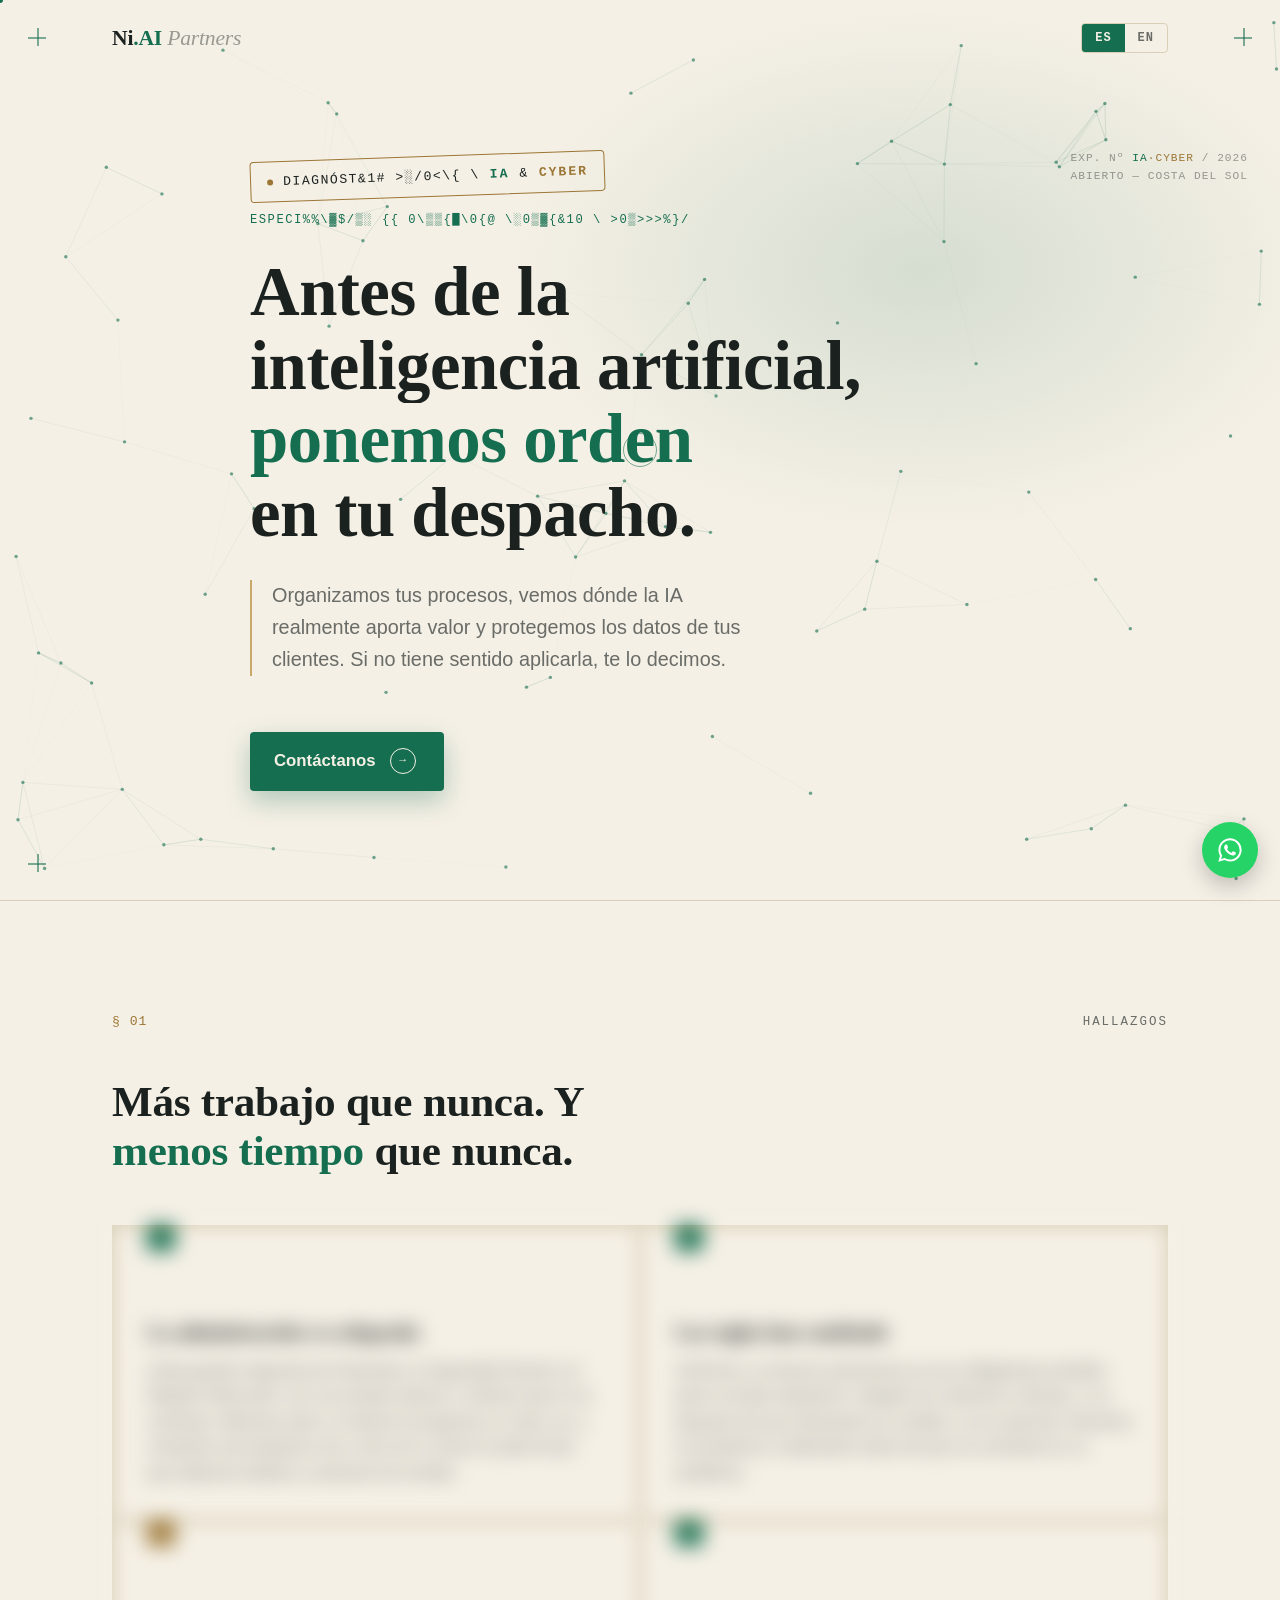
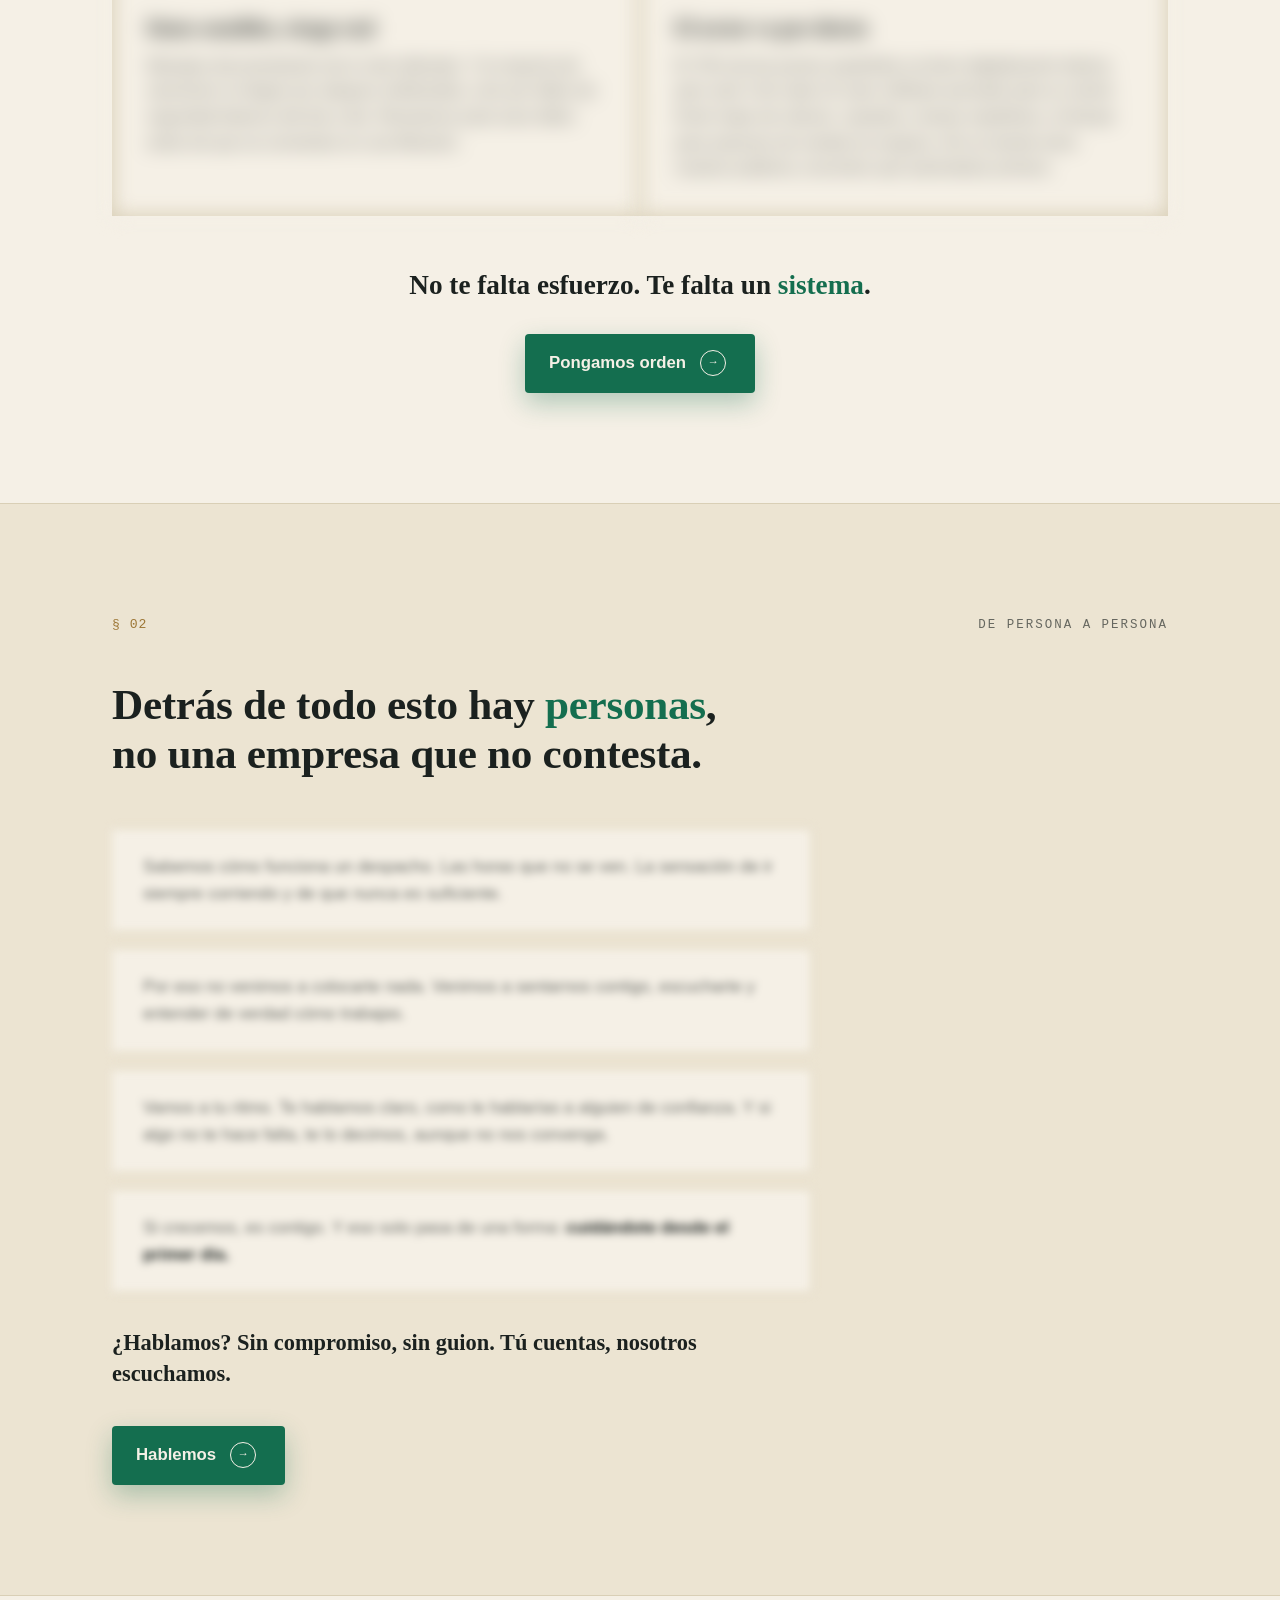
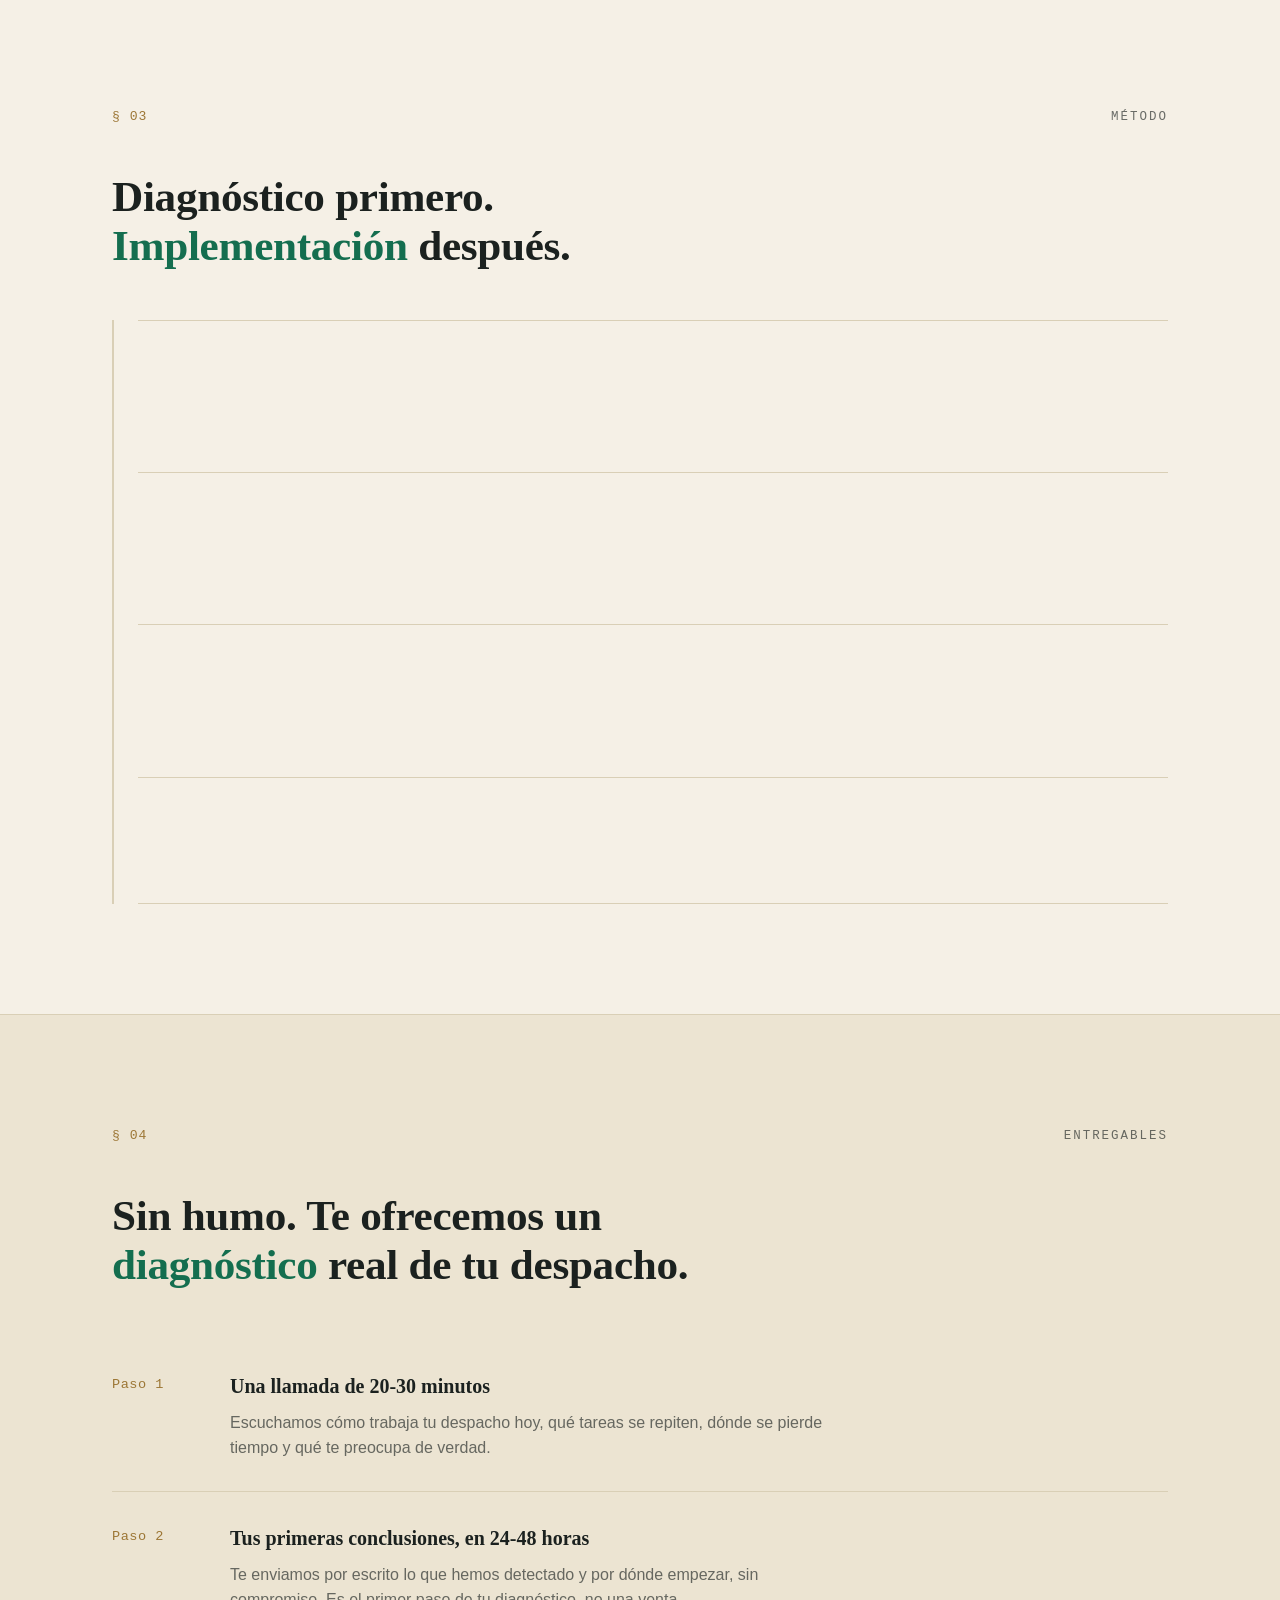
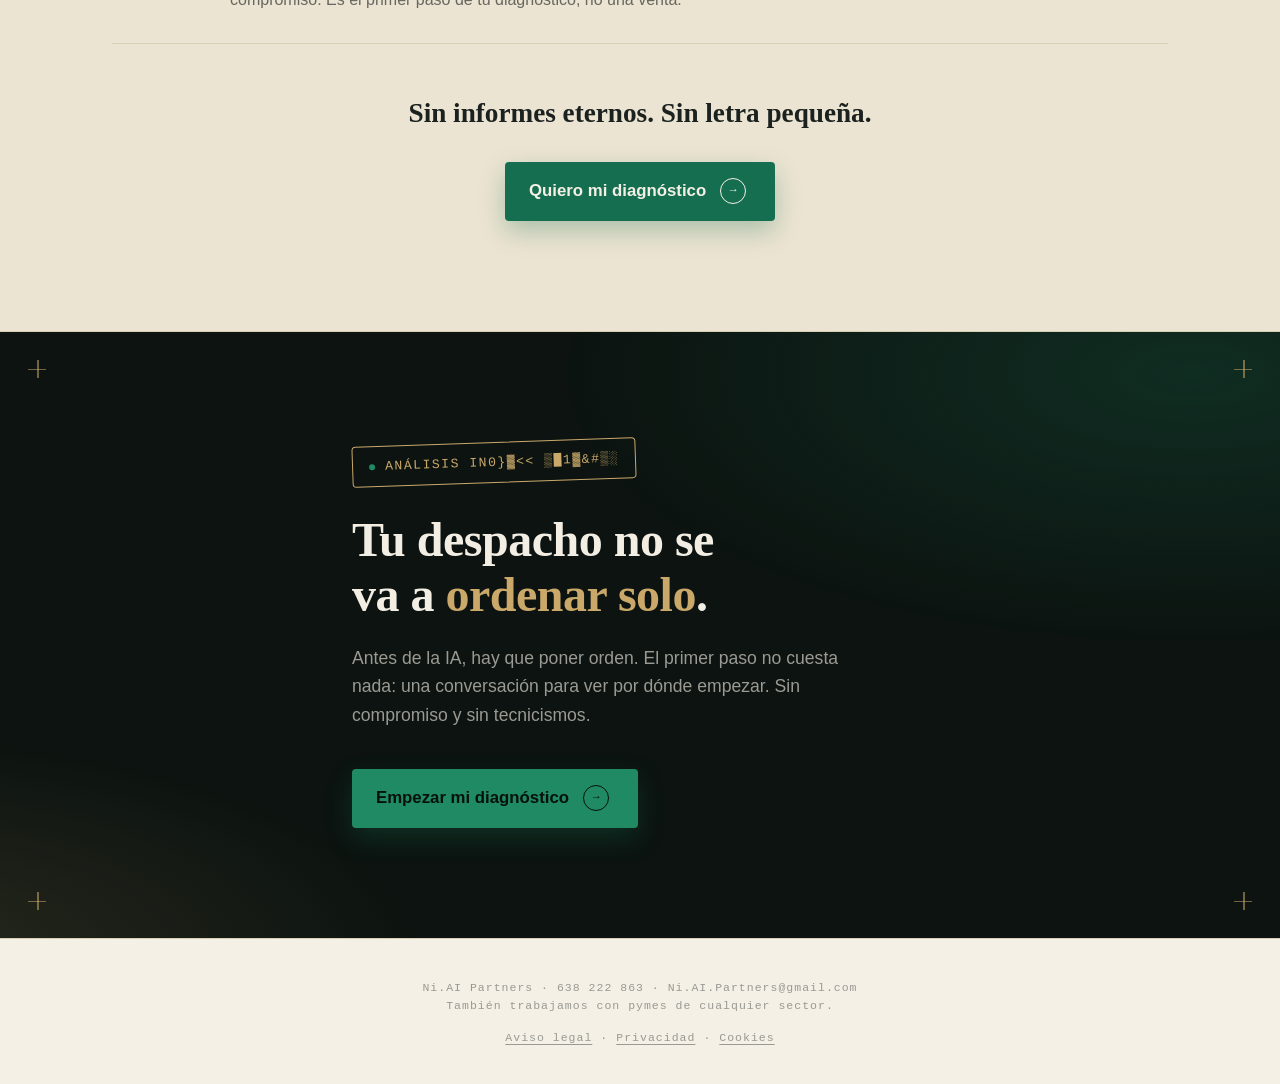
==== index.html @ 429e3a3f "Añade cabecera X-Webhook-Secret al envío del formulario de contacto Co-Authored-By: Claude Sonnet 5 " ====
<!doctype html>
<html lang="es">
<head>
<meta charset="utf-8">
<meta name="viewport" content="width=device-width, initial-scale=1">
<meta name="description" content="Diagnóstico inicial de IA y ciberseguridad para asesorías, gestorías, despachos y pymes. Análisis gratuito y sin compromiso, resultados en 24-48 horas.">
<title>Ni.AI Partners · Diagnóstico IA y Cyber para pymes</title>
<link rel="canonical" href="https://niaipartners.com/">
<link rel="icon" href="/favicon.svg" type="image/svg+xml">
<link rel="alternate icon" href="/favicon.ico">

<meta property="og:type" content="website">
<meta property="og:title" content="Ni.AI Partners · Diagnóstico IA y Cyber para pymes">
<meta property="og:description" content="Diagnóstico inicial de IA y ciberseguridad para asesorías, gestorías, despachos y pymes. Análisis gratuito y sin compromiso, resultados en 24-48 horas.">
<meta property="og:url" content="https://niaipartners.com/">
<meta property="og:image" content="https://niaipartners.com/og-image.jpg">
<meta property="og:image:width" content="2400">
<meta property="og:image:height" content="1260">
<meta property="og:locale" content="es_ES">
<meta name="twitter:card" content="summary_large_image">
<meta name="twitter:title" content="Ni.AI Partners · Diagnóstico IA y Cyber para pymes">
<meta name="twitter:description" content="Diagnóstico inicial de IA y ciberseguridad para asesorías, gestorías, despachos y pymes. Análisis gratuito y sin compromiso, resultados en 24-48 horas.">
<meta name="twitter:image" content="https://niaipartners.com/og-image.jpg">

<script type="application/ld+json">
{
  "@context": "https://schema.org",
  "@type": "ProfessionalService",
  "name": "Ni.AI Partners",
  "url": "https://niaipartners.com/",
  "telephone": "+34638222863",
  "email": "Ni.AI.Partners@gmail.com",
  "description": "Diagnóstico inicial de IA y ciberseguridad para asesorías, gestorías, despachos y pymes en general.",
  "areaServed": "ES",
  "sameAs": [
    "https://www.linkedin.com/in/ruben-zappala-lópez-4673a9407"
  ]
}
</script>

<script>
  !(function (t, e) {
    var o, n, p, r;
    e.__SV ||
      ((window.posthog = e),
      (e._i = []),
      (e.init = function (i, s, a) {
        function g(t, e) {
          var o = e.split(".");
          (2 == o.length && ((t = t[o[0]]), (e = o[1])),
            (t[e] = function () {
              t.push([e].concat(Array.prototype.slice.call(arguments, 0)));
            }));
        }
        (((p = t.createElement("script")).type = "text/javascript"),
          (p.crossOrigin = "anonymous"),
          (p.async = !0),
          (p.src =
            s.api_host.replace(".i.posthog.com", "-assets.i.posthog.com") +
            "/static/array.js"),
          (r = t.getElementsByTagName("script")[0]).parentNode.insertBefore(
            p,
            r
          ));
        var u = e;
        for (
          void 0 !== a ? (u = e[a] = []) : (a = "posthog"),
            u.people = u.people || [],
            u.toString = function (t) {
              var e = "posthog";
              return (
                ("posthog" !== a && (e += "." + a), t || (e += " (stub)"), e)
              );
            },
            u.people.toString = function () {
              return u.toString(1) + ".people (stub)";
            },
            o =
              "init capture register register_once register_for_session unregister unregister_for_session getFeatureFlag getFeatureFlagResult isFeatureEnabled reloadFeatureFlags updateEarlyAccessFeatureEnrollment getEarlyAccessFeatures on onFeatureFlags onSessionId getSurveys getActiveMatchingSurveys renderSurvey canRenderSurvey getNextSurveyStep identify setPersonProperties group resetGroups setPersonPropertiesForFlags resetPersonPropertiesForFlags setGroupPropertiesForFlags resetGroupPropertiesForFlags reset get_distinct_id getGroups get_session_id get_session_replay_url alias set_config startSessionRecording stopSessionRecording sessionRecordingStarted captureException loadToolbar get_property getSessionProperty createPersonProfile opt_in_capturing opt_out_capturing has_opted_in_capturing has_opted_out_capturing clear_opt_in_out_capturing debug".split(
                " "
              ),
            n = 0;
          n < o.length;
          n++
        )
          g(u, o[n]);
        e._i.push([i, s, a]);
      }),
      (e.__SV = 1));
  })(document, window.posthog || []);
  posthog.init('phc_AEx6ZvRebL7ZxTbnShsnLiZSRVKQLsoLi6ThZd72sv5E', {
    api_host: 'https://eu.i.posthog.com',
    defaults: '2026-05-30',
    person_profiles: 'identified_only',
    cookieless_mode: 'always'
  })
</script>
<style>
  *, *::before, *::after { box-sizing: border-box; margin: 0; padding: 0; }
  html { scroll-behavior: smooth; }

  :root {
    --paper:#F5F0E6; --paper-2:#ECE4D2; --ink:#1B211F;
    --ink-mut:rgba(27,33,31,.64); --ink-mut-2:rgba(27,33,31,.42);
    --jade:#146E4F; --jade-br:#1F8A63; --gold:#9C7635; --gold-soft:#C9A86A;
    --line:#D9CFB6; --panel:#0C1310; --panel-txt:#F2EEE3;
    --panel-mut:rgba(242,238,227,.62); --panel-line:#26302B;
    --serif:ui-serif,"Iowan Old Style","Palatino Linotype",Palatino,Georgia,serif;
    --sans:-apple-system,BlinkMacSystemFont,"Segoe UI",Roboto,Helvetica,Arial,sans-serif;
    --mono:ui-monospace,"SF Mono","Cascadia Code",Menlo,monospace;
    --max-w:1120px; --p-rgb:20,110,79;
  }
  body { font-family:var(--sans); background:var(--paper); color:var(--ink); line-height:1.6; -webkit-font-smoothing:antialiased; overflow-x:hidden; }
  a { color:inherit; text-decoration:none; }
  .wrap { max-width:var(--max-w); margin:0 auto; padding:0 2rem; }

  .progress { position:fixed; top:0; left:0; height:3px; width:0; z-index:400; background:linear-gradient(90deg,var(--jade),var(--gold)); box-shadow:0 0 12px rgba(var(--p-rgb),.6); }

  .cur-dot,.cur-ring { position:fixed; top:0; left:0; border-radius:50%; pointer-events:none; z-index:500; }
  .cur-dot { width:6px; height:6px; background:var(--jade); margin:-3px 0 0 -3px; }
  .cur-ring { width:34px; height:34px; border:1.5px solid rgba(var(--p-rgb),.55); margin:-17px 0 0 -17px; transition:width .25s, height .25s, margin .25s, background .25s; }
  .cur-ring.hot { width:54px; height:54px; margin:-27px 0 0 -27px; background:rgba(var(--p-rgb),.08); }
  @media (pointer:coarse){ .cur-dot,.cur-ring{ display:none; } }

  .marks { position:absolute; inset:28px; pointer-events:none; z-index:3; }
  .marks span { position:absolute; width:18px; height:18px; }
  .marks span::before,.marks span::after { content:''; position:absolute; background:var(--corner,var(--jade)); opacity:.55; }
  .marks span::before { width:100%; height:1.5px; top:50%; }
  .marks span::after { height:100%; width:1.5px; left:50%; }
  .marks .tl{top:0;left:0}.marks .tr{top:0;right:0}.marks .bl{bottom:0;left:0}.marks .br{bottom:0;right:0}

  header { position:fixed; top:0; left:0; right:0; z-index:200; transition:background .35s,border-color .35s; border-bottom:1px solid transparent; }
  header.scrolled { backdrop-filter:blur(12px); -webkit-backdrop-filter:blur(12px); border-bottom-color:var(--line); background:color-mix(in srgb, var(--paper) 82%, transparent); }
  .header-inner { display:flex; align-items:center; justify-content:space-between; height:76px; gap:14px; }
  .logo { font-family:var(--serif); font-size:1.35rem; font-weight:600; letter-spacing:-.2px; }
  .logo .ai{ color:var(--jade); } .logo .partners{ color:var(--ink-mut-2); font-style:italic; font-weight:400; }
  .header-actions { display:flex; align-items:center; gap:12px; }
  .lang-toggle { display:flex; border:1px solid var(--line); border-radius:4px; overflow:hidden; }
  .lang-toggle button { background:transparent; color:var(--ink-mut); border:none; padding:7px 13px; font-family:var(--mono); font-size:.75rem; font-weight:600; letter-spacing:1px; cursor:pointer; transition:background .2s,color .2s; }
  .lang-toggle button.active { background:var(--jade); color:var(--paper); }
  .lang-toggle button:not(.active):hover { color:var(--ink); }
  .hero { position:relative; min-height:100vh; display:flex; align-items:center; padding:150px 0 120px; overflow:hidden; }
  .hero-canvas { position:absolute; inset:0; z-index:1; width:100%; height:100%; }
  .hero-glow { position:absolute; inset:0; z-index:0; background:radial-gradient(ellipse 50% 45% at 72% 30%, rgba(var(--p-rgb),.14), transparent 65%); }
  .hero-inner { position:relative; z-index:2; max-width:780px; width:100%; }
  .exp-number { position:absolute; top:150px; right:2rem; z-index:2; font-family:var(--mono); font-size:.7rem; letter-spacing:1px; color:var(--ink-mut-2); text-align:right; line-height:1.6; }
  .exp-number .k{ color:var(--gold); }
  .exp-number .k .k-ia{ color:var(--jade); }

  .stamp { display:inline-flex; align-items:center; gap:10px; font-family:var(--mono); font-size:.82rem; letter-spacing:1.5px; text-transform:uppercase; color:var(--jade); border:1.5px solid var(--jade); border-radius:4px; padding:9px 16px; margin-bottom:30px; transform:rotate(-2deg); }
  .hero .stamp{ color:var(--ink); border-color:var(--gold); }
  .hero .stamp .acc-ia{ color:var(--jade); font-weight:700; letter-spacing:2px; }
  .hero .stamp .acc-cy{ color:var(--gold); font-weight:700; letter-spacing:2px; }
  .stamp .dot{ width:6px; height:6px; border-radius:50%; background:var(--gold); }

  .hero h1 { font-family:var(--serif); font-weight:600; font-size:clamp(2.6rem,5.8vw,4.3rem); line-height:1.07; letter-spacing:-.5px; text-wrap:balance; margin-bottom:30px; }
  .hero h1 .line { display:block; overflow:hidden; }
  .hero h1 .line > span { display:inline-block; transform:translateY(110%); opacity:0; }
  .hero h1 em { font-style:normal; position:relative; color:var(--jade); }
  .hero h1 em::after { content:''; position:absolute; left:0; right:0; bottom:2px; height:2px; background:linear-gradient(90deg,var(--jade),var(--gold)); transform:scaleX(0); transform-origin:left; transition:transform .8s ease 1.1s; }
  .ready .hero h1 em::after { transform:scaleX(1); }

  .hero .lead { font-size:clamp(1.05rem,1.7vw,1.24rem); color:var(--ink-mut); max-width:520px; border-left:2px solid var(--gold-soft); padding-left:20px; margin-bottom:40px; opacity:0; transform:translateY(16px); transition:opacity .7s ease .95s, transform .7s ease .95s; }
  .ready .hero .lead { opacity:1; transform:none; }
  .hero-sub { font-family:var(--mono); font-size:.76rem; letter-spacing:1.5px; text-transform:uppercase; color:var(--jade); margin:-16px 0 26px; }

  .cta { position:relative; display:inline-flex; align-items:center; gap:14px; font-family:var(--sans); font-weight:700; font-size:1.05rem; background:var(--jade); color:#F5F0E6; padding:1rem 1.8rem 1rem 1.5rem; border-radius:4px; border:none; cursor:pointer; box-shadow:0 10px 26px rgba(var(--p-rgb),.3); transition:transform .25s cubic-bezier(.2,.9,.3,1), box-shadow .25s; will-change:transform; overflow:hidden; }
  .cta .seal { width:26px; height:26px; border-radius:50%; border:1.5px solid currentColor; display:grid; place-items:center; font-family:var(--mono); font-size:.7rem; transition:transform .3s cubic-bezier(.2,1.6,.4,1); flex-shrink:0; }
  .cta::after { content:''; position:absolute; inset:0; background:linear-gradient(120deg,transparent 30%,rgba(255,255,255,.35) 50%,transparent 70%); transform:translateX(-120%); }
  .cta:hover::after { transform:translateX(120%); transition:transform .7s ease; }
  .cta:hover .seal { transform:rotate(20deg) scale(.9); }
  .hero .cta { opacity:0; transform:translateY(16px); transition:opacity .7s ease 1.15s, transform .25s cubic-bezier(.2,.9,.3,1); }
  .ready .hero .cta { opacity:1; }

  .section-margin { display:flex; align-items:baseline; gap:16px; margin-bottom:44px; }
  .section-margin .num{ font-family:var(--mono); font-size:.82rem; color:var(--gold); letter-spacing:1px; }
  .section-margin .rule{ flex:1; height:1px; background:var(--line); transform:scaleX(0); transform-origin:left; transition:transform .8s ease; }
  .section-margin.reveal-in .rule{ transform:scaleX(1); }
  .section-margin .label{ font-family:var(--mono); font-size:.78rem; letter-spacing:2px; text-transform:uppercase; color:var(--ink-mut); }

  .will-reveal { opacity:0; transform:translateY(26px); transition:opacity .6s ease, transform .6s cubic-bezier(.2,.7,.2,1); }
  .will-reveal.reveal-in { opacity:1; transform:none; }

  section.block { padding:110px 0; border-top:1px solid var(--line); position:relative; }
  .block h2 { font-family:var(--serif); font-weight:600; font-size:clamp(1.9rem,4vw,2.7rem); line-height:1.14; letter-spacing:-.3px; max-width:640px; margin-bottom:50px; text-wrap:balance; }
  .block h2 em { font-style:normal; color:var(--jade); }

  .ficha-grid { display:grid; grid-template-columns:repeat(2,1fr); gap:2px; background:var(--line); border:1px solid var(--line); perspective:1000px; }
  /* §01 Hallazgos: aparecen desenfocadas y se van enfocando, sin moverse */
  .ficha { position:relative; background:var(--paper); padding:38px 34px 34px; opacity:0; filter:blur(10px); transition:opacity 1s ease, filter 1.1s ease, box-shadow .3s; transform-style:preserve-3d; }
  .ficha:nth-child(2){ transition-delay:.15s } .ficha:nth-child(3){ transition-delay:.3s } .ficha:nth-child(4){ transition-delay:.45s }
  .ficha.reveal { opacity:1; filter:blur(0); }
  .ficha .tab { position:absolute; top:-1px; left:34px; font-family:var(--mono); font-size:.68rem; letter-spacing:1px; color:var(--paper); background:var(--jade); padding:4px 10px; border-radius:0 0 3px 3px; }
  .ficha.gold .tab{ background:var(--gold); }
  .ficha h3 { font-family:var(--serif); font-size:1.28rem; font-weight:600; line-height:1.28; min-height:3.28em; display:flex; align-items:flex-end; margin:14px 0 12px; letter-spacing:-.2px; transform:translateZ(24px); }
  .ficha p { color:var(--ink-mut); font-size:1rem; transform:translateZ(12px); }

  .problema-cierre { text-align:center; max-width:620px; margin:52px auto 0; }
  .problema-cierre p { font-family:var(--serif); font-size:clamp(1.3rem,2.4vw,1.7rem); font-weight:600; line-height:1.32; }
  .problema-cierre em { font-style:normal; color:var(--jade); }
  .problema-cierre .cta{ margin-top:30px; }

  .confianza { background:var(--paper-2); }
  .entregables { background:var(--paper-2); }
  .entregables .articulo:first-child{ border-top:none; }
  .declaraciones { display:grid; gap:16px; max-width:700px; }
  /* §02 De persona a persona: la línea dorada se "dibuja" como si fuera tinta */
  .declara { position:relative; background:var(--paper); border:1px solid var(--line); border-left:3px solid transparent; border-radius:4px; padding:24px 28px; font-size:1.06rem; color:var(--ink-mut); opacity:0; transform:translateX(-14px); filter:blur(4px); transition:opacity .6s ease, transform .6s cubic-bezier(.2,.7,.2,1), filter .5s ease; }
  .declara::before { content:''; position:absolute; left:0; top:0; bottom:0; width:3px; background:var(--gold-soft); transform:scaleY(0); transform-origin:top; transition:transform .5s ease .15s, background .3s; }
  .declara:nth-child(2){ transition-delay:.08s } .declara:nth-child(3){ transition-delay:.16s } .declara:nth-child(4){ transition-delay:.24s }
  .declara.reveal { opacity:1; transform:none; filter:blur(0); }
  .declara.reveal::before { transform:scaleY(1); }
  .declara.reveal:hover::before { background:var(--jade); }
  .declara strong{ color:var(--ink); font-weight:600; }
  .destacado { font-family:var(--serif); font-size:clamp(1.15rem,2.2vw,1.4rem); font-weight:600; color:var(--ink); margin:34px 0 0; max-width:620px; line-height:1.4; }
  .confianza .cta{ margin-top:36px; }

  .metodo-body { position:relative; padding-left:26px; }
  .spine { position:absolute; left:0; top:0; bottom:0; width:2px; background:var(--line); }
  .spine-fill { position:absolute; left:0; top:0; width:100%; height:0; background:linear-gradient(var(--jade),var(--gold)); box-shadow:0 0 10px rgba(var(--p-rgb),.4); }
  .articulo { position:relative; display:grid; grid-template-columns:90px 1fr; gap:28px; padding:30px 0; border-top:1px solid var(--line); }
  .articulo:last-child{ border-bottom:1px solid var(--line); }
  .articulo .art-label{ font-family:var(--mono); font-size:.85rem; color:var(--gold); letter-spacing:.5px; padding-top:4px; }
  .articulo.cyber .art-label{ color:var(--jade); }
  .articulo h3{ font-family:var(--serif); font-size:1.25rem; font-weight:600; margin-bottom:8px; }
  .articulo p{ color:var(--ink-mut); font-size:1rem; max-width:620px; }

  /* §03 Método: la franja opaca se retira, como si se "descubriera" un texto redactado */
  .metodo .articulo::after { content:''; position:absolute; inset:0; background:var(--paper); transform-origin:right; transform:scaleX(1); transition:transform .65s cubic-bezier(.65,0,.35,1); z-index:2; pointer-events:none; }
  .metodo .articulo.reveal::after { transform:scaleX(0); }

  /* §04 Quick Win: un texto entra desde la izquierda y el otro desde la derecha, despacio */
  .entregables .articulo { opacity:0; transition:opacity 1.1s ease, transform 1.2s cubic-bezier(.2,.8,.2,1); }
  .entregables .articulo:nth-child(1){ transform:translateX(-90px); }
  .entregables .articulo:nth-child(2){ transform:translateX(90px); transition-delay:.15s }
  .entregables .articulo.reveal { opacity:1; transform:none; }

  .cierre { background:var(--panel); color:var(--panel-txt); overflow:hidden; border-top:1px solid var(--line); padding:120px 0; }
  .cierre .aurora { position:absolute; inset:-40%; z-index:0; opacity:.8; background:radial-gradient(ellipse 42% 38% at 74% 26%, rgba(31,138,99,.28), transparent 66%), radial-gradient(ellipse 38% 32% at 16% 80%, rgba(201,168,106,.2), transparent 66%); animation:aurora 15s ease-in-out infinite alternate; }
  @keyframes aurora { 0%{transform:translate(0,0) scale(1) rotate(0)} 50%{transform:translate(4%,3%) scale(1.1) rotate(3deg)} 100%{transform:translate(-3%,-2%) scale(1.05) rotate(-2deg)} }
  .cierre-inner { position:relative; z-index:2; max-width:640px; }
  .cierre .stamp{ color:var(--gold-soft); border-color:var(--gold-soft); }
  .cierre .stamp .dot{ background:var(--jade-br); }
  .cierre h2{ font-family:var(--serif); font-weight:600; font-size:clamp(2rem,4.4vw,3rem); line-height:1.14; letter-spacing:-.5px; margin-bottom:22px; text-wrap:balance; }
  .cierre h2 em{ font-style:normal; color:var(--gold-soft); }
  .cierre p.desc{ color:var(--panel-mut); font-size:1.1rem; max-width:500px; margin-bottom:40px; }
  .cierre .cta{ background:var(--jade-br); color:#06110C; }

  /* formulario (overlay a pantalla completa) */
  .contacto, .legal-overlay { position:fixed; inset:0; z-index:600; background:var(--paper); overflow-y:auto; opacity:0; visibility:hidden; transform:translateY(18px) scale(.985); transition:opacity .35s ease, visibility .35s ease, transform .4s cubic-bezier(.2,.8,.2,1); }
  .contacto.open, .legal-overlay.open { opacity:1; visibility:visible; transform:none; }
  /* Formulario: el overlay entra deslizándose y cada campo aparece en cascada */
  .contacto .stamp, .contacto h2, .contacto .sub, .form-field, .contacto form .cta, .form-note { opacity:0; transform:translateY(16px); transition:opacity .45s ease, transform .45s cubic-bezier(.2,.8,.2,1); }
  .contacto .stamp.in, .contacto h2.in, .contacto .sub.in, .form-field.in, .contacto form .cta.in, .form-note.in { opacity:1; transform:none; }
  body.no-scroll { overflow:hidden; }
  .overlay-bar { position:sticky; top:0; z-index:2; background:color-mix(in srgb, var(--paper) 88%, transparent); backdrop-filter:blur(12px); -webkit-backdrop-filter:blur(12px); border-bottom:1px solid var(--line); }
  .overlay-bar-inner { max-width:620px; margin:0 auto; padding:0 2rem; height:76px; display:flex; align-items:center; justify-content:space-between; gap:14px; }
  .overlay-bar .logo { font-size:1.2rem; }
  .overlay-actions { display:flex; align-items:center; gap:12px; }
  .overlay-close { background:transparent; border:1px solid var(--line); border-radius:4px; width:38px; height:38px; display:grid; place-items:center; color:var(--ink-mut); cursor:pointer; transition:color .2s, border-color .2s; }
  .overlay-close:hover { color:var(--ink); border-color:var(--ink-mut-2); }
  .overlay-close svg { width:18px; height:18px; }
  .contacto-inner { max-width:620px; margin:0 auto; padding:56px 2rem 90px; }
  @media (max-width:720px){ .overlay-bar-inner{ padding:0 1.3rem; } .contacto-inner{ padding:44px 1.3rem 80px; } }
  .contacto h2 { font-family:var(--serif); font-weight:600; font-size:clamp(2rem,4.4vw,2.9rem); line-height:1.12; letter-spacing:-.4px; margin-bottom:16px; text-wrap:balance; }
  .contacto h2 em{ font-style:normal; color:var(--jade); }
  .contacto .sub { font-size:1.08rem; color:var(--ink-mut); max-width:520px; margin-bottom:44px; }
  .form-field { margin-bottom:20px; }
  .form-field label { display:block; font-size:1rem; font-weight:600; color:var(--ink); margin-bottom:10px; }
  .form-field input, .form-field textarea { width:100%; font-family:var(--sans); font-size:1rem; color:var(--ink); background:var(--paper); border:1px solid var(--line); border-radius:4px; padding:.95rem 1.1rem; transition:border-color .2s, box-shadow .2s; }
  .form-field textarea { resize:vertical; min-height:120px; line-height:1.5; }
  .form-field input::placeholder, .form-field textarea::placeholder { color:var(--ink-mut-2); }
  .form-field input:focus, .form-field textarea:focus { outline:none; border-color:var(--jade); box-shadow:0 0 0 3px rgba(var(--p-rgb),.14); }
  .contacto form .cta { width:100%; justify-content:center; margin-top:6px; }
  .form-note { font-size:.88rem; color:var(--ink-mut); text-align:center; margin-top:18px; }
  .form-note .shield{ color:var(--jade); }
  .form-status { font-size:.92rem; text-align:center; margin-top:14px; display:none; }
  .form-status.show{ display:block; }
  .form-status.ok{ color:var(--jade); }
  .form-status.err{ color:#b8452f; }
  .contacto-datos { margin-top:48px; padding-top:36px; border-top:1px solid var(--line); display:flex; flex-wrap:wrap; gap:20px 48px; }
  .dato { display:flex; align-items:center; gap:12px; }
  .dato-ico { width:42px; height:42px; flex-shrink:0; display:grid; place-items:center; border:1px solid var(--line); border-radius:4px; color:var(--jade); }
  .dato-ico svg{ width:20px; height:20px; }
  .dato-label { font-family:var(--mono); font-size:.7rem; letter-spacing:1px; text-transform:uppercase; color:var(--ink-mut-2); }
  .dato-valor { font-size:1.05rem; font-weight:600; color:var(--ink); }
  a.dato-valor:hover{ color:var(--jade); }

  footer { padding:40px 0; text-align:center; font-family:var(--mono); font-size:.72rem; letter-spacing:1px; color:var(--ink-mut-2); border-top:1px solid var(--line); }
  .footer-legal { margin-top:14px; }
  .footer-legal a { color:var(--ink-mut-2); text-decoration:underline; text-underline-offset:3px; margin:0 8px; }
  .footer-legal a:hover { color:var(--jade); }

  .legal-inner { max-width:620px; margin:0 auto; padding:56px 2rem 90px; }
  @media (max-width:720px){ .legal-inner{ padding:44px 1.3rem 80px; } }
  .legal-inner h2 { font-family:var(--serif); font-weight:600; font-size:clamp(1.7rem,3.6vw,2.3rem); line-height:1.16; letter-spacing:-.3px; margin-bottom:30px; }
  .legal-inner h3 { font-family:var(--sans); font-weight:700; font-size:1.05rem; color:var(--ink); margin:28px 0 8px; }
  .legal-inner p, .legal-inner li { font-size:1rem; color:var(--ink-mut); line-height:1.65; }
  .legal-inner ul { padding-left:1.2em; margin:6px 0; }
  .legal-inner a { color:var(--jade); }

  .wa-float { position:fixed; right:22px; bottom:22px; z-index:300; width:56px; height:56px; border-radius:50%; background:#25D366; display:grid; place-items:center; box-shadow:0 8px 22px rgba(0,0,0,.22); transition:transform .25s cubic-bezier(.2,.9,.3,1); }
  .wa-float:hover { transform:scale(1.08); }
  .wa-float svg { width:28px; height:28px; fill:#fff; }
  .contacto.open ~ .wa-float, .legal-overlay.open ~ .wa-float { opacity:0; visibility:hidden; pointer-events:none; }

  @media (max-width:720px){
    .wrap{ padding:0 1.3rem; }
    .exp-number{ display:none; }
    .ficha-grid{ grid-template-columns:1fr; }
    .articulo{ grid-template-columns:56px 1fr; gap:16px; }
    .marks{ inset:16px; }
    .header-inner{ gap:8px; }
    .wa-float{ right:16px; bottom:16px; width:52px; height:52px; }
  }
  @media (prefers-reduced-motion:reduce){
    .hero-canvas,.cur-dot,.cur-ring{ display:none; }
    .cierre .aurora{ animation:none; }
    *{ transition:none !important; }
    .hero h1 .line>span,.hero .lead,.hero .cta,.will-reveal,.ficha,.articulo,.declara{ opacity:1 !important; transform:none !important; filter:none !important; }
    .declara::before{ transform:scaleY(1) !important; }
    .metodo .articulo::after{ transform:scaleX(0) !important; }
    .contacto,.legal-overlay{ transform:none !important; }
    .contacto .stamp,.contacto h2,.contacto .sub,.form-field,.contacto form .cta,.form-note{ opacity:1 !important; transform:none !important; }
  }
</style>
</head>
<body>
<div class="progress" id="progress"></div>
<div class="cur-ring" id="curRing"></div>
<div class="cur-dot" id="curDot"></div>

<header id="header">
  <div class="wrap header-inner">
    <a href="/" class="logo" data-hot>Ni<span class="ai">.AI</span> <span class="partners">Partners</span></a>
    <div class="header-actions">
      <div class="lang-toggle">
        <button data-setlang="es" class="active">ES</button>
        <button data-setlang="en">EN</button>
      </div>
    </div>
  </div>
</header>

<section class="hero">
  <div class="hero-glow"></div>
  <canvas class="hero-canvas" id="heroCanvas"></canvas>
  <div class="marks"><span class="tl"></span><span class="tr"></span><span class="bl"></span><span class="br"></span></div>
  <div class="wrap">
    <div class="exp-number">EXP. Nº <span class="k"><span class="k-ia">IA</span>·CYBER</span> / 2026<br><span data-es="ABIERTO — COSTA DEL SOL" data-en="OPEN — COSTA DEL SOL">ABIERTO — COSTA DEL SOL</span></div>
    <div class="hero-inner">
      <div class="stamp"><span class="dot"></span> <span class="decode" data-es="Diagnóstico Inicial · " data-en="Initial Diagnosis · ">Diagnóstico Inicial · </span><span class="decode acc-ia" data-es="IA" data-en="AI">IA</span><span class="decode" data-es=" &amp; " data-en=" &amp; "> &amp; </span><span class="decode acc-cy" data-es="Cyber" data-en="Cyber">Cyber</span></div>
      <p class="hero-sub"><span class="decode" data-es="Especializados en asesorías, gestorías y despachos" data-en="Specialists in advisory firms and professional practices">Especializados en asesorías, gestorías y despachos</span></p>
      <h1>
        <span class="line"><span data-es="Antes de la inteligencia artificial," data-en="Before artificial intelligence,">Antes de la inteligencia artificial,</span></span>
        <span class="line"><span data-es="<em>ponemos orden</em> en tu despacho." data-en="we <em>bring order</em> to your firm."><em>ponemos orden</em> en tu despacho.</span></span>
      </h1>
      <p class="lead" data-es="Organizamos tus procesos, vemos dónde la IA realmente aporta valor y protegemos los datos de tus clientes. Si no tiene sentido aplicarla, te lo decimos." data-en="We organize your processes, see where AI really adds value and protect your clients' data. If it doesn't make sense to apply it, we tell you.">Organizamos tus procesos, vemos dónde la IA realmente aporta valor y protegemos los datos de tus clientes. Si no tiene sentido aplicarla, te lo decimos.</p>
      <a href="#contacto" class="cta" data-hot><span data-es="Contáctanos" data-en="Contact us">Contáctanos</span> <span class="seal">→</span></a>
    </div>
  </div>
</section>

<section class="block problema">
  <div class="wrap">
    <div class="section-margin"><span class="num">§ 01</span><span class="rule"></span><span class="label" data-es="Hallazgos" data-en="Findings">Hallazgos</span></div>
    <h2 data-es="Más trabajo que nunca. Y <em>menos tiempo</em> que nunca." data-en="More work than ever. And <em>less time</em> than ever.">Más trabajo que nunca. Y <em>menos tiempo</em> que nunca.</h2>
    <div class="ficha-grid" id="fichaGrid">
      <div class="ficha tilt"><span class="tab">A</span><h3 data-es="La administración va colapsada" data-en="The system is overwhelmed">La administración va colapsada</h3><p data-es="Cada gestión depende de Hacienda, la Seguridad Social o el Registro Mercantil, con sus propios plazos y criterios que tú no controlas. Mientras tanto, el cliente te pregunta a ti cómo va, y contestar esa pregunta una y otra vez a mano te quita horas que deberías dedicar a asesorar de verdad." data-en="Every process depends on the Tax Agency, Social Security or the Companies Registry, each with its own deadlines and criteria you don't control. Meanwhile, the client asks you how it's going, and answering that question over and over by hand costs you hours you should be spending on real advice.">Cada gestión depende de Hacienda, la Seguridad Social o el Registro Mercantil, con sus propios plazos y criterios que tú no controlas. Mientras tanto, el cliente te pregunta a ti cómo va, y contestar esa pregunta una y otra vez a mano te quita horas que deberías dedicar a asesorar de verdad.</p></div>
      <div class="ficha tilt"><span class="tab">B</span><h3 data-es="Las reglas han cambiado" data-en="The rules have changed">Las reglas han cambiado</h3><p data-es="VeriFactu y la factura electrónica ya son obligatorias también para tu propio despacho. Adaptar tus sistemas a tiempo, y no después de que Hacienda te lo señale, no es opcional. Nosotros te ayudamos a detectarlo antes de que se convierta en un problema." data-en="VeriFactu and e-invoicing are now mandatory for your own firm too. Adapting your systems in time, not after the Tax Agency flags it, isn't optional. We help you catch it before it becomes a problem.">VeriFactu y la factura electrónica ya son obligatorias también para tu propio despacho. Adaptar tus sistemas a tiempo, y no después de que Hacienda te lo señale, no es opcional. Nosotros te ayudamos a detectarlo antes de que se convierta en un problema.</p></div>
      <div class="ficha tilt gold"><span class="tab">C</span><h3 data-es="Datos sensibles, riesgo real" data-en="Sensitive data, real risk">Datos sensibles, riesgo real</h3><p data-es="Manejas documentación de lo más delicada. Y la mayoría de sanciones no llegan por ataques sofisticados, sino por fallos de seguridad básicos del día a día. Revisamos justo esos fallos antes de que se conviertan en una filtración." data-en="You handle the most delicate documentation. And most penalties don't come from sophisticated attacks, but from basic everyday security mistakes. We check exactly those gaps before they turn into a leak.">Manejas documentación de lo más delicada. Y la mayoría de sanciones no llegan por ataques sofisticados, sino por fallos de seguridad básicos del día a día. Revisamos justo esos fallos antes de que se conviertan en una filtración.</p></div>
      <div class="ficha tilt"><span class="tab">D</span><h3 data-es="El sector va por detrás" data-en="The sector lags behind">El sector va por detrás</h3><p data-es="El 75% de las pymes españolas ya tiene digitalización básica, pero solo 3 de cada 10 usan software pensado para su sector. Entre hojas de cálculo, carpetas y tareas repetitivas, el tiempo para asesorar de verdad se evapora. Ahí es donde entra nuestra auditoría, encontrar qué automatizar primero." data-en="75% of Spanish SMEs already have basic digitalization, but only 3 in 10 use software built for their sector. Between spreadsheets, folders and repetitive tasks, the time to really advise evaporates. That's where our audit comes in, finding what to automate first.">El 75% de las pymes españolas ya tiene digitalización básica, pero solo 3 de cada 10 usan software pensado para su sector. Entre hojas de cálculo, carpetas y tareas repetitivas, el tiempo para asesorar de verdad se evapora. Ahí es donde entra nuestra auditoría, encontrar qué automatizar primero.</p></div>
    </div>
    <div class="problema-cierre">
      <p data-es="No te falta esfuerzo. Te falta un <em>sistema</em>." data-en="It's not effort you're missing. It's a <em>system</em>.">No te falta esfuerzo. Te falta un <em>sistema</em>.</p>
      <a href="#contacto" class="cta" data-hot><span data-es="Pongamos orden" data-en="Let's bring order">Pongamos orden</span> <span class="seal">→</span></a>
    </div>
  </div>
</section>

<section class="block confianza">
  <div class="wrap">
    <div class="section-margin"><span class="num">§ 02</span><span class="rule"></span><span class="label" data-es="De persona a persona" data-en="Person to person">De persona a persona</span></div>
    <h2 data-es="Detrás de todo esto hay <em>personas</em>, no una empresa que no contesta." data-en="Behind all this there are <em>people</em>, not a company that never answers.">Detrás de todo esto hay <em>personas</em>, no una empresa que no contesta.</h2>
    <div class="declaraciones">
      <p class="declara" data-es="Sabemos cómo funciona un despacho. Las horas que no se ven. La sensación de ir siempre corriendo y de que nunca es suficiente." data-en="We know how a firm works. The hours nobody sees. The feeling of always running and that it's never enough.">Sabemos cómo funciona un despacho. Las horas que no se ven. La sensación de ir siempre corriendo y de que nunca es suficiente.</p>
      <p class="declara" data-es="Por eso no venimos a colocarte nada. Venimos a sentarnos contigo, escucharte y entender de verdad cómo trabajas." data-en="That's why we're not here to push anything on you. We come to sit down with you, listen, and truly understand how you work.">Por eso no venimos a colocarte nada. Venimos a sentarnos contigo, escucharte y entender de verdad cómo trabajas.</p>
      <p class="declara" data-es="Vamos a tu ritmo. Te hablamos claro, como le hablarías a alguien de confianza. Y si algo no te hace falta, te lo decimos, aunque no nos convenga." data-en="We go at your pace. We speak plainly, the way you'd speak to someone you trust. And if there's something you don't need, we tell you, even if it doesn't suit us.">Vamos a tu ritmo. Te hablamos claro, como le hablarías a alguien de confianza. Y si algo no te hace falta, te lo decimos, aunque no nos convenga.</p>
      <p class="declara" data-es="Si crecemos, es contigo. Y eso solo pasa de una forma: <strong>cuidándote desde el primer día.</strong>" data-en="If we grow, it's with you. And that only happens one way: <strong>by taking care of you from day one.</strong>">Si crecemos, es contigo. Y eso solo pasa de una forma: <strong>cuidándote desde el primer día.</strong></p>
    </div>
    <p class="destacado will-reveal" data-es="¿Hablamos? Sin compromiso, sin guion. Tú cuentas, nosotros escuchamos." data-en="Shall we talk? No commitment, no script. You talk, we listen.">¿Hablamos? Sin compromiso, sin guion. Tú cuentas, nosotros escuchamos.</p>
    <a href="#contacto" class="cta" data-hot><span data-es="Hablemos" data-en="Let's talk">Hablemos</span> <span class="seal">→</span></a>
  </div>
</section>

<section class="block metodo">
  <div class="wrap">
    <div class="section-margin"><span class="num">§ 03</span><span class="rule"></span><span class="label" data-es="Método" data-en="Method">Método</span></div>
    <h2 data-es="Diagnóstico primero. <em>Implementación</em> después." data-en="Diagnosis first. <em>Implementation</em> after.">Diagnóstico primero. <em>Implementación</em> después.</h2>
    <div class="metodo-body">
      <div class="spine"><div class="spine-fill" id="spineFill"></div></div>
      <div class="articulo"><div class="art-label">Art. 1</div><div><h3 data-es="Auditoría y mapa de procesos reales" data-en="Audit and map of real processes">Auditoría y mapa de procesos reales</h3><p data-es="Analizamos las 4 áreas: Marketing, Ventas, Delivery (tramitaciones), Administración. Hasta que un proceso no se dibuja, no se puede mejorar." data-en="We analyze the 4 areas: Marketing, Sales, Delivery (case processing), Administration. Until a process is drawn, it can't be improved.">Analizamos las 4 áreas: Marketing, Ventas, Delivery (tramitaciones), Administración. Hasta que un proceso no se dibuja, no se puede mejorar.</p></div></div>
      <div class="articulo"><div class="art-label">Art. 2</div><div><h3 data-es="Detección de mejoras y oportunidades de IA" data-en="Detecting improvements and AI opportunities">Detección de mejoras y oportunidades de IA</h3><p data-es="Primero optimizamos el proceso. Después decidimos si tiene sentido automatizarlo. Nunca al revés. Solo proponemos tecnología donde aporta valor real." data-en="First we optimize the process. Then we decide whether it makes sense to automate it. Never the other way around. We only propose technology where it adds real value.">Primero optimizamos el proceso. Después decidimos si tiene sentido automatizarlo. Nunca al revés. Solo proponemos tecnología donde aporta valor real.</p></div></div>
      <div class="articulo cyber"><div class="art-label">Art. 3</div><div><h3 data-es="Revisión de ciberseguridad" data-en="Cybersecurity review">Revisión de ciberseguridad</h3><p data-es="Cada mejora pasa por un filtro: accesos, datos, dependencias y control. La seguridad no es un añadido, es una condición de partida." data-en="Every improvement goes through a filter: access, data, dependencies and control. Security isn't an add-on, it's a starting condition.">Cada mejora pasa por un filtro: accesos, datos, dependencias y control. La seguridad no es un añadido, es una condición de partida.</p></div></div>
      <div class="articulo"><div class="art-label">Art. 4</div><div><h3 data-es="Roadmap de implementación a medida" data-en="Tailored implementation roadmap">Roadmap de implementación a medida</h3><p data-es="Qué hacer, en qué orden y por qué ese orden. Priorizado por impacto y riesgo." data-en="What to do, in what order and why that order. Prioritized by impact and risk.">Qué hacer, en qué orden y por qué ese orden. Priorizado por impacto y riesgo.</p></div></div>
    </div>
  </div>
</section>

<section class="block entregables">
  <div class="wrap">
    <div class="section-margin"><span class="num">§ 04</span><span class="rule"></span><span class="label" data-es="Entregables" data-en="Deliverables">Entregables</span></div>
    <h2 data-es="Sin humo. Te ofrecemos un <em>diagnóstico</em> real de tu despacho." data-en="No smoke and mirrors. We offer a real <em>diagnosis</em> of your firm.">Sin humo. Te ofrecemos un <em>diagnóstico</em> real de tu despacho.</h2>
    <div>
      <div class="articulo"><div class="art-label">Paso 1</div><div><h3 data-es="Una llamada de 20-30 minutos" data-en="A 20-30 minute call">Una llamada de 20-30 minutos</h3><p data-es="Escuchamos cómo trabaja tu despacho hoy, qué tareas se repiten, dónde se pierde tiempo y qué te preocupa de verdad." data-en="We listen to how your firm works today, what tasks repeat, where time gets lost and what really worries you.">Escuchamos cómo trabaja tu despacho hoy, qué tareas se repiten, dónde se pierde tiempo y qué te preocupa de verdad.</p></div></div>
      <div class="articulo"><div class="art-label">Paso 2</div><div><h3 data-es="Tus primeras conclusiones, en 24-48 horas" data-en="Your first findings, within 24-48 hours">Tus primeras conclusiones, en 24-48 horas</h3><p data-es="Te enviamos por escrito lo que hemos detectado y por dónde empezar, sin compromiso. Es el primer paso de tu diagnóstico, no una venta." data-en="We send you in writing what we've found and where to start, no strings attached. It's the first step of your diagnosis, not a sales pitch.">Te enviamos por escrito lo que hemos detectado y por dónde empezar, sin compromiso. Es el primer paso de tu diagnóstico, no una venta.</p></div></div>
    </div>
    <div class="problema-cierre">
      <p data-es="Sin informes eternos. Sin letra pequeña." data-en="No endless reports. No fine print.">Sin informes eternos. Sin letra pequeña.</p>
      <a href="#contacto" class="cta" data-hot><span data-es="Quiero mi diagnóstico" data-en="I want my diagnosis">Quiero mi diagnóstico</span> <span class="seal">→</span></a>
    </div>
  </div>
</section>

<section class="block cierre">
  <div class="aurora"></div>
  <div class="marks" style="--corner:#C9A86A;"><span class="tl"></span><span class="tr"></span><span class="bl"></span><span class="br"></span></div>
  <div class="wrap cierre-inner">
    <div class="stamp"><span class="dot"></span> <span class="decode" data-es="Análisis Inicial Gratuito" data-en="Free Initial Analysis">Análisis Inicial Gratuito</span></div>
    <h2 data-es="Tu despacho no se va a <em>ordenar solo</em>." data-en="Your firm won't <em>sort itself out</em>.">Tu despacho no se va a <em>ordenar solo</em>.</h2>
    <p class="desc" data-es="Antes de la IA, hay que poner orden. El primer paso no cuesta nada: una conversación para ver por dónde empezar. Sin compromiso y sin tecnicismos." data-en="Before AI, things need order. The first step costs nothing: a conversation to see where to start. No commitment, no jargon.">Antes de la IA, hay que poner orden. El primer paso no cuesta nada: una conversación para ver por dónde empezar. Sin compromiso y sin tecnicismos.</p>
    <a href="#contacto" class="cta" data-hot><span data-es="Empezar mi diagnóstico" data-en="Start my diagnosis">Empezar mi diagnóstico</span> <span class="seal">→</span></a>
  </div>
</section>

<section class="contacto" id="contacto" aria-hidden="true">
  <div class="overlay-bar">
    <div class="overlay-bar-inner">
      <a href="/" class="logo" data-hot>Ni<span class="ai">.AI</span> <span class="partners">Partners</span></a>
      <div class="overlay-actions">
        <div class="lang-toggle">
          <button data-setlang="es" class="active">ES</button>
          <button data-setlang="en">EN</button>
        </div>
        <button class="overlay-close" aria-label="Cerrar" data-close-contacto data-hot>
          <svg viewBox="0 0 24 24" fill="none" stroke="currentColor" stroke-width="2" stroke-linecap="round" stroke-linejoin="round"><line x1="18" y1="6" x2="6" y2="18"/><line x1="6" y1="6" x2="18" y2="18"/></svg>
        </button>
      </div>
    </div>
  </div>
  <div class="contacto-inner">
    <div class="stamp"><span class="dot"></span> <span data-es="Análisis Inicial Gratuito" data-en="Free Initial Analysis">Análisis Inicial Gratuito</span></div>
    <h2 data-es="Hablemos. <em>Sin compromiso.</em>" data-en="Let's talk. <em>No strings attached.</em>">Hablemos. <em>Sin compromiso.</em></h2>
    <p class="sub" data-es="Cuéntanos qué te quita el sueño y te decimos, sin coste, dónde puedes ganar tiempo y proteger tu despacho." data-en="Tell us what keeps you up at night and we'll show you, at no cost, where you can save time and protect your firm.">Cuéntanos qué te quita el sueño y te decimos, sin coste, dónde puedes ganar tiempo y proteger tu despacho.</p>

    <form id="contactForm">
      <div class="form-field">
        <label data-es="Nombre completo" data-en="Full name">Nombre completo</label>
        <input type="text" name="nombre" required data-ph-es="Tu nombre y apellidos" data-ph-en="Your full name" placeholder="Tu nombre y apellidos">
      </div>
      <div class="form-field">
        <label data-es="Email o teléfono" data-en="Email or phone">Email o teléfono</label>
        <input type="text" name="contacto" required data-ph-es="Cómo prefieres que te contactemos" data-ph-en="How you'd prefer to be contacted" placeholder="Cómo prefieres que te contactemos">
      </div>
      <div class="form-field">
        <label data-es="Nombre de la empresa o despacho" data-en="Company or firm name">Nombre de la empresa o despacho</label>
        <input type="text" name="empresa" required data-ph-es="Nombre de tu empresa o despacho" data-ph-en="Your company or firm name" placeholder="Nombre de tu empresa o despacho">
      </div>
      <div class="form-field">
        <label data-es="¿Cuál es el problema que ahora te quita el sueño?" data-en="What's the problem keeping you up at night?">¿Cuál es el problema que ahora te quita el sueño?</label>
        <textarea name="problema" required data-ph-es="Cuéntanos con tus palabras qué es lo que más te frena ahora mismo." data-ph-en="Tell us in your own words what's holding you back right now." placeholder="Cuéntanos con tus palabras qué es lo que más te frena ahora mismo."></textarea>
      </div>
      <button type="submit" class="cta" data-hot><span data-es="Enviar mensaje" data-en="Send message">Enviar mensaje</span> <span class="seal">→</span></button>
      <p class="form-note" data-es="<span class='shield'>&#128274;</span> Tus datos están protegidos. No los compartimos con nadie. Te respondemos en menos de 24h." data-en="<span class='shield'>&#128274;</span> Your data is protected. We never share it. We reply within 24h."><span class="shield">&#128274;</span> Tus datos están protegidos. No los compartimos con nadie. Te respondemos en menos de 24h.</p>
      <p class="form-status" id="formStatus" role="status"></p>
    </form>

    <div class="contacto-datos">
      <div class="dato dato-whatsapp">
        <span class="dato-ico" aria-hidden="true"><svg viewBox="0 0 24 24" fill="currentColor"><path d="M12.04 2C6.58 2 2.13 6.45 2.13 11.91c0 1.75.46 3.45 1.32 4.95L2 22l5.28-1.38a9.9 9.9 0 0 0 4.76 1.21h.01c5.46 0 9.91-4.45 9.91-9.91C21.96 6.45 17.51 2 12.04 2zm0 18.14h-.01a8.2 8.2 0 0 1-4.19-1.15l-.3-.18-3.13.82.84-3.05-.2-.31a8.19 8.19 0 0 1-1.26-4.36c0-4.53 3.69-8.22 8.24-8.22 2.2 0 4.27.86 5.83 2.42a8.17 8.17 0 0 1 2.41 5.82c0 4.54-3.69 8.23-8.23 8.23zm4.51-6.16c-.25-.12-1.47-.72-1.69-.81-.23-.08-.39-.12-.56.12-.17.25-.64.81-.78.97-.14.17-.29.19-.53.06-.25-.12-1.05-.39-2-1.23-.74-.66-1.24-1.47-1.38-1.72-.15-.25-.02-.38.11-.51.11-.11.25-.29.37-.43.12-.15.16-.25.25-.41.08-.17.04-.31-.02-.44-.06-.12-.56-1.35-.77-1.85-.2-.48-.41-.42-.56-.43h-.48c-.17 0-.44.06-.67.31-.23.25-.87.85-.87 2.08 0 1.22.89 2.41 1.01 2.58.12.17 1.75 2.67 4.24 3.74.59.26 1.05.41 1.41.52.59.19 1.13.16 1.55.1.47-.07 1.47-.6 1.68-1.18.21-.58.21-1.08.15-1.18-.06-.11-.23-.17-.48-.29z"/></svg></span>
        <div><div class="dato-label" data-es="WhatsApp" data-en="WhatsApp">WhatsApp</div><a href="https://wa.me/34638222863" target="_blank" rel="noopener" class="dato-valor" data-hot>638 222 863</a></div>
      </div>
      <div class="dato">
        <span class="dato-ico" aria-hidden="true"><svg viewBox="0 0 24 24" fill="none" stroke="currentColor" stroke-width="2" stroke-linecap="round" stroke-linejoin="round"><path d="M22 16.92v3a2 2 0 0 1-2.18 2 19.79 19.79 0 0 1-8.63-3.07 19.5 19.5 0 0 1-6-6 19.79 19.79 0 0 1-3.07-8.67A2 2 0 0 1 4.11 2h3a2 2 0 0 1 2 1.72c.13.96.36 1.9.7 2.81a2 2 0 0 1-.45 2.11L8.09 9.91a16 16 0 0 0 6 6l1.27-1.27a2 2 0 0 1 2.11-.45c.91.34 1.85.57 2.81.7A2 2 0 0 1 22 16.92z"/></svg></span>
        <div><div class="dato-label" data-es="Teléfono" data-en="Phone">Teléfono</div><a href="tel:+34638222863" class="dato-valor" data-hot>638 222 863</a></div>
      </div>
      <div class="dato">
        <span class="dato-ico" aria-hidden="true"><svg viewBox="0 0 24 24" fill="none" stroke="currentColor" stroke-width="2" stroke-linecap="round" stroke-linejoin="round"><rect x="2" y="4" width="20" height="16" rx="2"/><path d="m22 7-8.97 5.7a1.94 1.94 0 0 1-2.06 0L2 7"/></svg></span>
        <div><div class="dato-label" data-es="Email" data-en="Email">Email</div><a href="mailto:Ni.AI.Partners@gmail.com" class="dato-valor" data-hot>Ni.AI.Partners@gmail.com</a></div>
      </div>
    </div>
  </div>
</section>

<footer>Ni.AI Partners · 638 222 863 · Ni.AI.Partners@gmail.com<br><span data-es="También trabajamos con pymes de cualquier sector." data-en="We also work with SMEs of any kind.">También trabajamos con pymes de cualquier sector.</span>
  <div class="footer-legal">
    <a href="#legal-aviso" data-hot data-es="Aviso legal" data-en="Legal notice">Aviso legal</a>·<a href="#legal-privacidad" data-hot data-es="Privacidad" data-en="Privacy">Privacidad</a>·<a href="#legal-cookies" data-hot data-es="Cookies" data-en="Cookies">Cookies</a>
  </div>
</footer>

<section class="legal-overlay" id="legal-aviso" aria-hidden="true">
  <div class="overlay-bar">
    <div class="overlay-bar-inner">
      <a href="/" class="logo" data-hot>Ni<span class="ai">.AI</span> <span class="partners">Partners</span></a>
      <button class="overlay-close" aria-label="Cerrar" data-close-legal data-hot>
        <svg viewBox="0 0 24 24" fill="none" stroke="currentColor" stroke-width="2" stroke-linecap="round" stroke-linejoin="round"><line x1="18" y1="6" x2="6" y2="18"/><line x1="6" y1="6" x2="18" y2="18"/></svg>
      </button>
    </div>
  </div>
  <div class="legal-inner">
    <h2 data-es="Aviso legal" data-en="Legal notice">Aviso legal</h2>
    <p data-es="En cumplimiento del deber de información recogido en la legislación vigente, se facilitan los siguientes datos:" data-en="In compliance with applicable disclosure obligations, the following information is provided:">En cumplimiento del deber de información recogido en la legislación vigente, se facilitan los siguientes datos:</p>
    <ul>
      <li data-es="<strong>Titular:</strong> Rubén Zappala López" data-en="<strong>Owner:</strong> Rubén Zappala López"><strong>Titular:</strong> Rubén Zappala López</li>
      <li data-es="<strong>Actividad:</strong> Ni.AI Partners — servicios de consultoría y automatización con inteligencia artificial para asesorías, gestorías y despachos profesionales." data-en="<strong>Activity:</strong> Ni.AI Partners — AI consulting and automation services for advisory firms, gestorías and professional practices."><strong>Actividad:</strong> Ni.AI Partners — servicios de consultoría y automatización con inteligencia artificial para asesorías, gestorías y despachos profesionales.</li>
      <li data-es="<strong>Ubicación:</strong> Marbella (Málaga), España" data-en="<strong>Location:</strong> Marbella (Málaga), Spain"><strong>Ubicación:</strong> Marbella (Málaga), España</li>
      <li data-es="<strong>Contacto:</strong> Ni.AI.Partners@gmail.com · 638 222 863" data-en="<strong>Contact:</strong> Ni.AI.Partners@gmail.com · 638 222 863"><strong>Contacto:</strong> Ni.AI.Partners@gmail.com · 638 222 863</li>
      <li data-es="<strong>Situación:</strong> actividad en fase de constitución. El titular actúa actualmente como persona física, sin estar dado de alta como autónomo ni constituido como sociedad. Esta información se actualizará en cuanto se formalice el alta correspondiente." data-en="<strong>Status:</strong> activity currently in start-up phase. The owner currently acts as a private individual, not yet registered as self-employed or incorporated. This information will be updated once formally registered."><strong>Situación:</strong> actividad en fase de constitución. El titular actúa actualmente como persona física, sin estar dado de alta como autónomo ni constituido como sociedad. Esta información se actualizará en cuanto se formalice el alta correspondiente.</li>
    </ul>
    <p data-es="El acceso y uso de este sitio web atribuye la condición de usuario y supone la aceptación de las condiciones aquí descritas. El titular se reserva el derecho a modificar el contenido de la web sin previo aviso." data-en="Accessing and using this website grants the condition of user and implies acceptance of the conditions described here. The owner reserves the right to modify the website's content without prior notice.">El acceso y uso de este sitio web atribuye la condición de usuario y supone la aceptación de las condiciones aquí descritas. El titular se reserva el derecho a modificar el contenido de la web sin previo aviso.</p>
  </div>
</section>

<section class="legal-overlay" id="legal-privacidad" aria-hidden="true">
  <div class="overlay-bar">
    <div class="overlay-bar-inner">
      <a href="/" class="logo" data-hot>Ni<span class="ai">.AI</span> <span class="partners">Partners</span></a>
      <button class="overlay-close" aria-label="Cerrar" data-close-legal data-hot>
        <svg viewBox="0 0 24 24" fill="none" stroke="currentColor" stroke-width="2" stroke-linecap="round" stroke-linejoin="round"><line x1="18" y1="6" x2="6" y2="18"/><line x1="6" y1="6" x2="18" y2="18"/></svg>
      </button>
    </div>
  </div>
  <div class="legal-inner">
    <h2 data-es="Política de privacidad" data-en="Privacy policy">Política de privacidad</h2>
    <p data-es="<strong>Responsable:</strong> Rubén Zappala López (ver Aviso Legal)." data-en="<strong>Data controller:</strong> Rubén Zappala López (see Legal Notice)."><strong>Responsable:</strong> Rubén Zappala López (ver Aviso Legal).</p>
    <h3 data-es="Datos que recogemos" data-en="Data we collect">Datos que recogemos</h3>
    <p data-es="A través del formulario de contacto de esta web recogemos el nombre, un dato de contacto (email o teléfono), el nombre de tu empresa o despacho, y el mensaje que escribes libremente." data-en="Through this website's contact form we collect your name, a contact detail (email or phone), your company or firm name, and the message you write freely.">A través del formulario de contacto de esta web recogemos el nombre, un dato de contacto (email o teléfono), el nombre de tu empresa o despacho, y el mensaje que escribes libremente.</p>
    <h3 data-es="Finalidad" data-en="Purpose">Finalidad</h3>
    <p data-es="Usamos estos datos únicamente para responder a tu consulta y, si nos autorizas, ofrecerte información sobre nuestros servicios." data-en="We use this data only to respond to your query and, if you authorize it, to provide you information about our services.">Usamos estos datos únicamente para responder a tu consulta y, si nos autorizas, ofrecerte información sobre nuestros servicios.</p>
    <h3 data-es="Dónde se guardan" data-en="Where it is stored">Dónde se guardan</h3>
    <p data-es="Los datos se almacenan en Airtable, una plataforma de gestión de datos con sede en Estados Unidos. Al tratarse de una actividad en fase inicial y de pequeño volumen, usamos el plan estándar de Airtable; si el volumen de datos crece de forma significativa, evaluaremos herramientas con garantías adicionales de protección de datos (como un contrato de protección de datos empresarial)." data-en="Data is stored in Airtable, a data management platform based in the United States. As this activity is at an early stage and small scale, we use Airtable's standard plan; if data volume grows significantly, we will evaluate tools with additional data protection guarantees (such as an enterprise data processing agreement).">Los datos se almacenan en Airtable, una plataforma de gestión de datos con sede en Estados Unidos. Al tratarse de una actividad en fase inicial y de pequeño volumen, usamos el plan estándar de Airtable; si el volumen de datos crece de forma significativa, evaluaremos herramientas con garantías adicionales de protección de datos (como un contrato de protección de datos empresarial).</p>
    <h3 data-es="Conservación" data-en="Retention">Conservación</h3>
    <p data-es="Conservamos tus datos mientras exista una relación o interés comercial activo, y los eliminamos si nos lo solicitas o tras un periodo prolongado de inactividad." data-en="We keep your data while there is an active commercial relationship or interest, and delete it if you request it or after a prolonged period of inactivity.">Conservamos tus datos mientras exista una relación o interés comercial activo, y los eliminamos si nos lo solicitas o tras un periodo prolongado de inactividad.</p>
    <h3 data-es="Tus derechos" data-en="Your rights">Tus derechos</h3>
    <p data-es="Puedes solicitar en cualquier momento el acceso, rectificación o eliminación de tus datos escribiendo a Ni.AI.Partners@gmail.com." data-en="You can request access, rectification or deletion of your data at any time by writing to Ni.AI.Partners@gmail.com.">Puedes solicitar en cualquier momento el acceso, rectificación o eliminación de tus datos escribiendo a Ni.AI.Partners@gmail.com.</p>
    <h3 data-es="No cesión a terceros" data-en="No sharing with third parties">No cesión a terceros</h3>
    <p data-es="Tus datos no se venden ni se comparten con terceros, salvo obligación legal." data-en="Your data is not sold or shared with third parties, except where legally required.">Tus datos no se venden ni se comparten con terceros, salvo obligación legal.</p>
  </div>
</section>

<section class="legal-overlay" id="legal-cookies" aria-hidden="true">
  <div class="overlay-bar">
    <div class="overlay-bar-inner">
      <a href="/" class="logo" data-hot>Ni<span class="ai">.AI</span> <span class="partners">Partners</span></a>
      <button class="overlay-close" aria-label="Cerrar" data-close-legal data-hot>
        <svg viewBox="0 0 24 24" fill="none" stroke="currentColor" stroke-width="2" stroke-linecap="round" stroke-linejoin="round"><line x1="18" y1="6" x2="6" y2="18"/><line x1="6" y1="6" x2="18" y2="18"/></svg>
      </button>
    </div>
  </div>
  <div class="legal-inner">
    <h2 data-es="Política de cookies" data-en="Cookie policy">Política de cookies</h2>
    <p data-es="Esta web utiliza PostHog en modo «cookieless» para medir visitas y entender cómo se usa la página (por ejemplo, qué secciones se leen o si se hace clic en WhatsApp), sin instalar cookies de seguimiento ni identificar personalmente a quien navega." data-en="This website uses PostHog in “cookieless” mode to measure visits and understand how the page is used (for example, which sections are read or whether the WhatsApp link is clicked), without installing tracking cookies or personally identifying visitors.">Esta web utiliza PostHog en modo «cookieless» para medir visitas y entender cómo se usa la página (por ejemplo, qué secciones se leen o si se hace clic en WhatsApp), sin instalar cookies de seguimiento ni identificar personalmente a quien navega.</p>
    <p data-es="Al no usar cookies de rastreo, no es necesario un banner de consentimiento para esta funcionalidad básica. Si en el futuro se incorpora alguna herramienta adicional que sí use cookies, esta política se actualizará y, si corresponde, se añadirá el aviso correspondiente." data-en="As no tracking cookies are used, a consent banner is not required for this basic functionality. If any additional tool that does use cookies is introduced in the future, this policy will be updated and, if applicable, the corresponding notice will be added.">Al no usar cookies de rastreo, no es necesario un banner de consentimiento para esta funcionalidad básica. Si en el futuro se incorpora alguna herramienta adicional que sí use cookies, esta política se actualizará y, si corresponde, se añadirá el aviso correspondiente.</p>
  </div>
</section>

<a href="https://wa.me/34638222863?text=Hola%2C%20he%20visto%20vuestra%20web%20y%20quiero%20hablar%20sobre%20mi%20despacho" target="_blank" rel="noopener" class="wa-float" aria-label="WhatsApp" data-hot>
  <svg viewBox="0 0 24 24"><path d="M12.04 2C6.58 2 2.13 6.45 2.13 11.91c0 1.75.46 3.45 1.32 4.95L2 22l5.28-1.38a9.9 9.9 0 0 0 4.76 1.21h.01c5.46 0 9.91-4.45 9.91-9.91C21.96 6.45 17.51 2 12.04 2zm0 18.14h-.01a8.2 8.2 0 0 1-4.19-1.15l-.3-.18-3.13.82.84-3.05-.2-.31a8.19 8.19 0 0 1-1.26-4.36c0-4.53 3.69-8.22 8.24-8.22 2.2 0 4.27.86 5.83 2.42a8.17 8.17 0 0 1 2.41 5.82c0 4.54-3.69 8.23-8.23 8.23zm4.51-6.16c-.25-.12-1.47-.72-1.69-.81-.23-.08-.39-.12-.56.12-.17.25-.64.81-.78.97-.14.17-.29.19-.53.06-.25-.12-1.05-.39-2-1.23-.74-.66-1.24-1.47-1.38-1.72-.15-.25-.02-.38.11-.51.11-.11.25-.29.37-.43.12-.15.16-.25.25-.41.08-.17.04-.31-.02-.44-.06-.12-.56-1.35-.77-1.85-.2-.48-.41-.42-.56-.43h-.48c-.17 0-.44.06-.67.31-.23.25-.87.85-.87 2.08 0 1.22.89 2.41 1.01 2.58.12.17 1.75 2.67 4.24 3.74.59.26 1.05.41 1.41.52.59.19 1.13.16 1.55.1.47-.07 1.47-.6 1.68-1.18.21-.58.21-1.08.15-1.18-.06-.11-.23-.17-.48-.29z"/></svg>
</a>

<script>
  const reduce = window.matchMedia('(prefers-reduced-motion: reduce)').matches;
  const coarse = window.matchMedia('(pointer: coarse)').matches;

  // formulario de contacto → webhook n8n → Airtable (token a salvo en el servidor)
  (function () {
    const WEBHOOK_URL = 'https://n8n.n8nniaipartners.tech/webhook/landing-contacto';
    const form = document.getElementById('contactForm');
    const status = document.getElementById('formStatus');
    if (!form) return;
    const msg = {
      es: { ok: 'Recibido. Te contestamos en menos de 24h.', err: 'No se pudo enviar. Escríbenos por WhatsApp o email, por favor.' },
      en: { ok: "Got it. We'll reply within 24h.", err: 'Something went wrong. Please reach us via WhatsApp or email instead.' }
    };
    form.addEventListener('submit', async (e) => {
      e.preventDefault();
      const lang = document.documentElement.lang === 'en' ? 'en' : 'es';
      const btn = form.querySelector('button[type="submit"]');
      btn.disabled = true;
      try {
        const res = await fetch(WEBHOOK_URL, {
          method: 'POST',
          headers: { 'Content-Type': 'application/json', 'X-Webhook-Secret': '9f3a7c2e-8b4d-41f6-a0c9-3e7d5f2b1a68' },
          body: JSON.stringify({
            nombre: form.nombre.value,
            contacto: form.contacto.value,
            empresa: form.empresa.value,
            problema: form.problema.value
          })
        });
        if (!res.ok) throw new Error('webhook error');
        if (window.posthog) posthog.capture('form_submitted');
        status.textContent = msg[lang].ok;
        status.className = 'form-status show ok';
        form.reset();
      } catch (err) {
        status.textContent = msg[lang].err;
        status.className = 'form-status show err';
        btn.disabled = false;
      }
    });
  })();

  // evento: clic en WhatsApp (para el embudo de PostHog)
  document.querySelectorAll('a[href^="https://wa.me/"]').forEach(a => a.addEventListener('click', () => {
    if (window.posthog) posthog.capture('whatsapp_click');
  }));

  // idioma ES / EN
  (function () {
    function setLang(lang) {
      document.documentElement.lang = lang;
      document.querySelectorAll('[data-es][data-en]').forEach(el => { el.innerHTML = el.getAttribute('data-' + lang); });
      document.querySelectorAll('[data-ph-es][data-ph-en]').forEach(el => { el.placeholder = el.getAttribute('data-ph-' + lang); });
      document.querySelectorAll('.decode').forEach(el => { if (el._iv) { clearInterval(el._iv); el._iv = null; } delete el.dataset.final; });
      document.querySelectorAll('.lang-toggle button').forEach(b => b.classList.toggle('active', b.dataset.setlang === lang));
    }
    document.querySelectorAll('.lang-toggle button').forEach(b => b.addEventListener('click', () => setLang(b.dataset.setlang)));
  })();

  // arranque de animaciones del hero (se repite al volver arriba)
  const heroLines = document.querySelectorAll('.hero h1 .line > span');
  function heroIn(on){
    heroLines.forEach((s, i) => {
      s.style.transition = 'transform .8s cubic-bezier(.2,.8,.2,1) ' + (0.15 + i*0.12) + 's, opacity .8s ease ' + (0.15 + i*0.12) + 's';
      s.style.transform = on ? 'translateY(0)' : 'translateY(110%)';
      s.style.opacity = on ? '1' : '0';
    });
    document.body.classList.toggle('ready', on);
  }
  requestAnimationFrame(() => heroIn(true));
  const heroObs = new IntersectionObserver((es) => es.forEach(e => heroIn(e.isIntersecting)), { threshold: 0.2 });
  heroObs.observe(document.querySelector('.hero'));

  // progreso de scroll
  const prog = document.getElementById('progress');
  const onScrollProg = () => { const h = document.documentElement; prog.style.width = (h.scrollTop/(h.scrollHeight-h.clientHeight)*100) + '%'; };
  window.addEventListener('scroll', onScrollProg, { passive: true }); onScrollProg();

  // header
  const header = document.getElementById('header');
  window.addEventListener('scroll', () => header.classList.toggle('scrolled', window.scrollY > 20), { passive: true });

  // overlay de contacto (abrir con cualquier botón que apunte a #contacto)
  (function () {
    const overlay = document.getElementById('contacto');
    const seq = overlay.querySelectorAll('.stamp, h2, .sub, .form-field, form .cta, .form-note');
    const open = () => {
      overlay.classList.add('open'); overlay.setAttribute('aria-hidden', 'false'); document.body.classList.add('no-scroll');
      seq.forEach((el, i) => { el.classList.remove('in'); setTimeout(() => el.classList.add('in'), 150 + i * 70); });
    };
    const close = () => {
      overlay.classList.remove('open'); overlay.setAttribute('aria-hidden', 'true'); document.body.classList.remove('no-scroll');
      seq.forEach(el => el.classList.remove('in'));
    };
    document.querySelectorAll('a[href="#contacto"]').forEach(a => a.addEventListener('click', e => { e.preventDefault(); open(); }));
    document.querySelectorAll('[data-close-contacto]').forEach(el => el.addEventListener('click', close));
    document.addEventListener('keydown', e => { if (e.key === 'Escape' && overlay.classList.contains('open')) close(); });
  })();

  // overlays legales (aviso / privacidad / cookies)
  (function () {
    const ids = ['legal-aviso', 'legal-privacidad', 'legal-cookies'];
    const overlays = ids.map(id => document.getElementById(id)).filter(Boolean);
    let current = null;
    const open = (overlay) => { overlay.classList.add('open'); overlay.setAttribute('aria-hidden', 'false'); document.body.classList.add('no-scroll'); current = overlay; };
    const close = () => { if (!current) return; current.classList.remove('open'); current.setAttribute('aria-hidden', 'true'); document.body.classList.remove('no-scroll'); current = null; };
    ids.forEach(id => {
      document.querySelectorAll(`a[href="#${id}"]`).forEach(a => a.addEventListener('click', e => {
        e.preventDefault();
        const overlay = document.getElementById(id);
        if (overlay) open(overlay);
      }));
    });
    document.querySelectorAll('[data-close-legal]').forEach(el => el.addEventListener('click', close));
    document.addEventListener('keydown', e => { if (e.key === 'Escape' && current) close(); });
  })();

  // cursor personalizado
  if (!coarse && !reduce) {
    const dot = document.getElementById('curDot'), ring = document.getElementById('curRing');
    let mx = innerWidth/2, my = innerHeight/2, rx = mx, ry = my;
    window.addEventListener('mousemove', e => { mx = e.clientX; my = e.clientY; dot.style.transform = `translate(${mx}px,${my}px)`; });
    (function loop(){ rx += (mx-rx)*0.18; ry += (my-ry)*0.18; ring.style.transform = `translate(${rx}px,${ry}px)`; requestAnimationFrame(loop); })();
    document.querySelectorAll('[data-hot], a, button, input, textarea').forEach(el => {
      el.addEventListener('mouseenter', () => ring.classList.add('hot'));
      el.addEventListener('mouseleave', () => ring.classList.remove('hot'));
    });
  }

  // efecto "descifrar"
  if (!reduce) {
    const glyphs = '█▓▒░#%&$@01<>/\\{}';
    function decode(el) {
      const final = el.dataset.final || el.textContent; el.dataset.final = final;
      if (el._iv) clearInterval(el._iv);
      let frame = 0; const total = final.length;
      el._iv = setInterval(() => {
        el.textContent = final.split('').map((ch, i) => {
          if (ch === ' ') return ' ';
          if (i < frame) return final[i];
          return glyphs[Math.floor(Math.random()*glyphs.length)];
        }).join('');
        frame += 0.6;
        if (frame >= total) { el.textContent = final; clearInterval(el._iv); el._iv = null; }
      }, 34);
    }
    const dio = new IntersectionObserver((es) => es.forEach(e => { if (e.isIntersecting) decode(e.target); }), { threshold: 0.6 });
    document.querySelectorAll('.decode').forEach(el => dio.observe(el));
  }

  // canvas: red de partículas
  (function () {
    const canvas = document.getElementById('heroCanvas');
    if (!canvas || reduce) return;
    const ctx = canvas.getContext('2d');
    let w, h, dpr, nodes = []; const mouse = { x:-9999, y:-9999 };
    function col(){ return [20,110,79]; }
    function resize(){
      dpr = Math.min(devicePixelRatio||1, 2); w = canvas.clientWidth; h = canvas.clientHeight;
      canvas.width = w*dpr; canvas.height = h*dpr; ctx.setTransform(dpr,0,0,dpr,0,0);
      const n = Math.min(Math.floor(w*h/14000), 110);
      nodes = Array.from({length:n}, () => ({ x:Math.random()*w, y:Math.random()*h, vx:(Math.random()-.5)*.3, vy:(Math.random()-.5)*.3 }));
    }
    function draw(){
      ctx.clearRect(0,0,w,h); const c = col(), L = 140;
      for (const n of nodes){
        n.x+=n.vx; n.y+=n.vy;
        if(n.x<0||n.x>w)n.vx*=-1; if(n.y<0||n.y>h)n.vy*=-1;
        const dx=n.x-mouse.x, dy=n.y-mouse.y, d=Math.hypot(dx,dy);
        if(d<160){ n.x+=dx/d*0.8; n.y+=dy/d*0.8; }
        ctx.beginPath(); ctx.arc(n.x,n.y,1.7,0,7); ctx.fillStyle=`rgba(${c[0]},${c[1]},${c[2]},.6)`; ctx.fill();
      }
      for(let i=0;i<nodes.length;i++)for(let j=i+1;j<nodes.length;j++){
        const a=nodes[i], b=nodes[j], d=Math.hypot(a.x-b.x,a.y-b.y);
        if(d<L){ ctx.beginPath(); ctx.moveTo(a.x,a.y); ctx.lineTo(b.x,b.y); ctx.strokeStyle=`rgba(${c[0]},${c[1]},${c[2]},${.18*(1-d/L)})`; ctx.lineWidth=1; ctx.stroke(); }
      }
      requestAnimationFrame(draw);
    }
    window.addEventListener('mousemove', e => { const r=canvas.getBoundingClientRect(); mouse.x=e.clientX-r.left; mouse.y=e.clientY-r.top; }, { passive:true });
    window.addEventListener('mouseout', () => { mouse.x=-9999; mouse.y=-9999; });
    window.addEventListener('resize', resize, { passive:true });
    resize(); draw();
  })();

  // tarjetas 3D
  if (!coarse && !reduce) {
    document.querySelectorAll('.tilt').forEach(card => {
      card.addEventListener('mousemove', e => {
        const r = card.getBoundingClientRect();
        const px = (e.clientX-r.left)/r.width - .5, py = (e.clientY-r.top)/r.height - .5;
        card.style.transform = `translateY(-4px) rotateX(${-py*6}deg) rotateY(${px*8}deg)`;
        card.style.boxShadow = '0 24px 50px rgba(27,33,31,.14)';
      });
      card.addEventListener('mouseleave', () => { card.style.transform = ''; card.style.boxShadow = ''; });
    });
  }

  // botones magnéticos
  if (!coarse && !reduce) {
    document.querySelectorAll('.cta').forEach(btn => {
      btn.addEventListener('mousemove', e => {
        const r = btn.getBoundingClientRect();
        btn.style.transform = `translate(${(e.clientX-r.left-r.width/2)*.16}px, ${(e.clientY-r.top-r.height/2)*.28}px)`;
      });
      btn.addEventListener('mouseleave', () => btn.style.transform = '');
    });
  }

  // línea del método ligada al scroll
  const fill = document.getElementById('spineFill');
  const mbody = document.querySelector('.metodo-body');
  function spine(){
    if(!mbody) return;
    const r = mbody.getBoundingClientRect();
    const p = Math.min(Math.max((innerHeight*0.75 - r.top)/(r.height), 0), 1);
    fill.style.height = (p*100)+'%';
  }
  window.addEventListener('scroll', spine, { passive:true }); spine();

  // reveal general (se repite cada vez que entra/sale de pantalla)
  const io = new IntersectionObserver((es) => es.forEach(e => {
    const cls = (e.target.classList.contains('will-reveal') || e.target.classList.contains('section-margin')) ? 'reveal-in' : 'reveal';
    e.target.classList.toggle(cls, e.isIntersecting);
  }), { threshold: 0.15 });
  document.querySelectorAll('.ficha,.articulo,.declara').forEach(el => io.observe(el));
  document.querySelectorAll('.block h2,.section-margin,.problema-cierre,.destacado').forEach(el => { if(!el.classList.contains('destacado')) el.classList.add('will-reveal'); io.observe(el); });
</script>

</body>
</html>
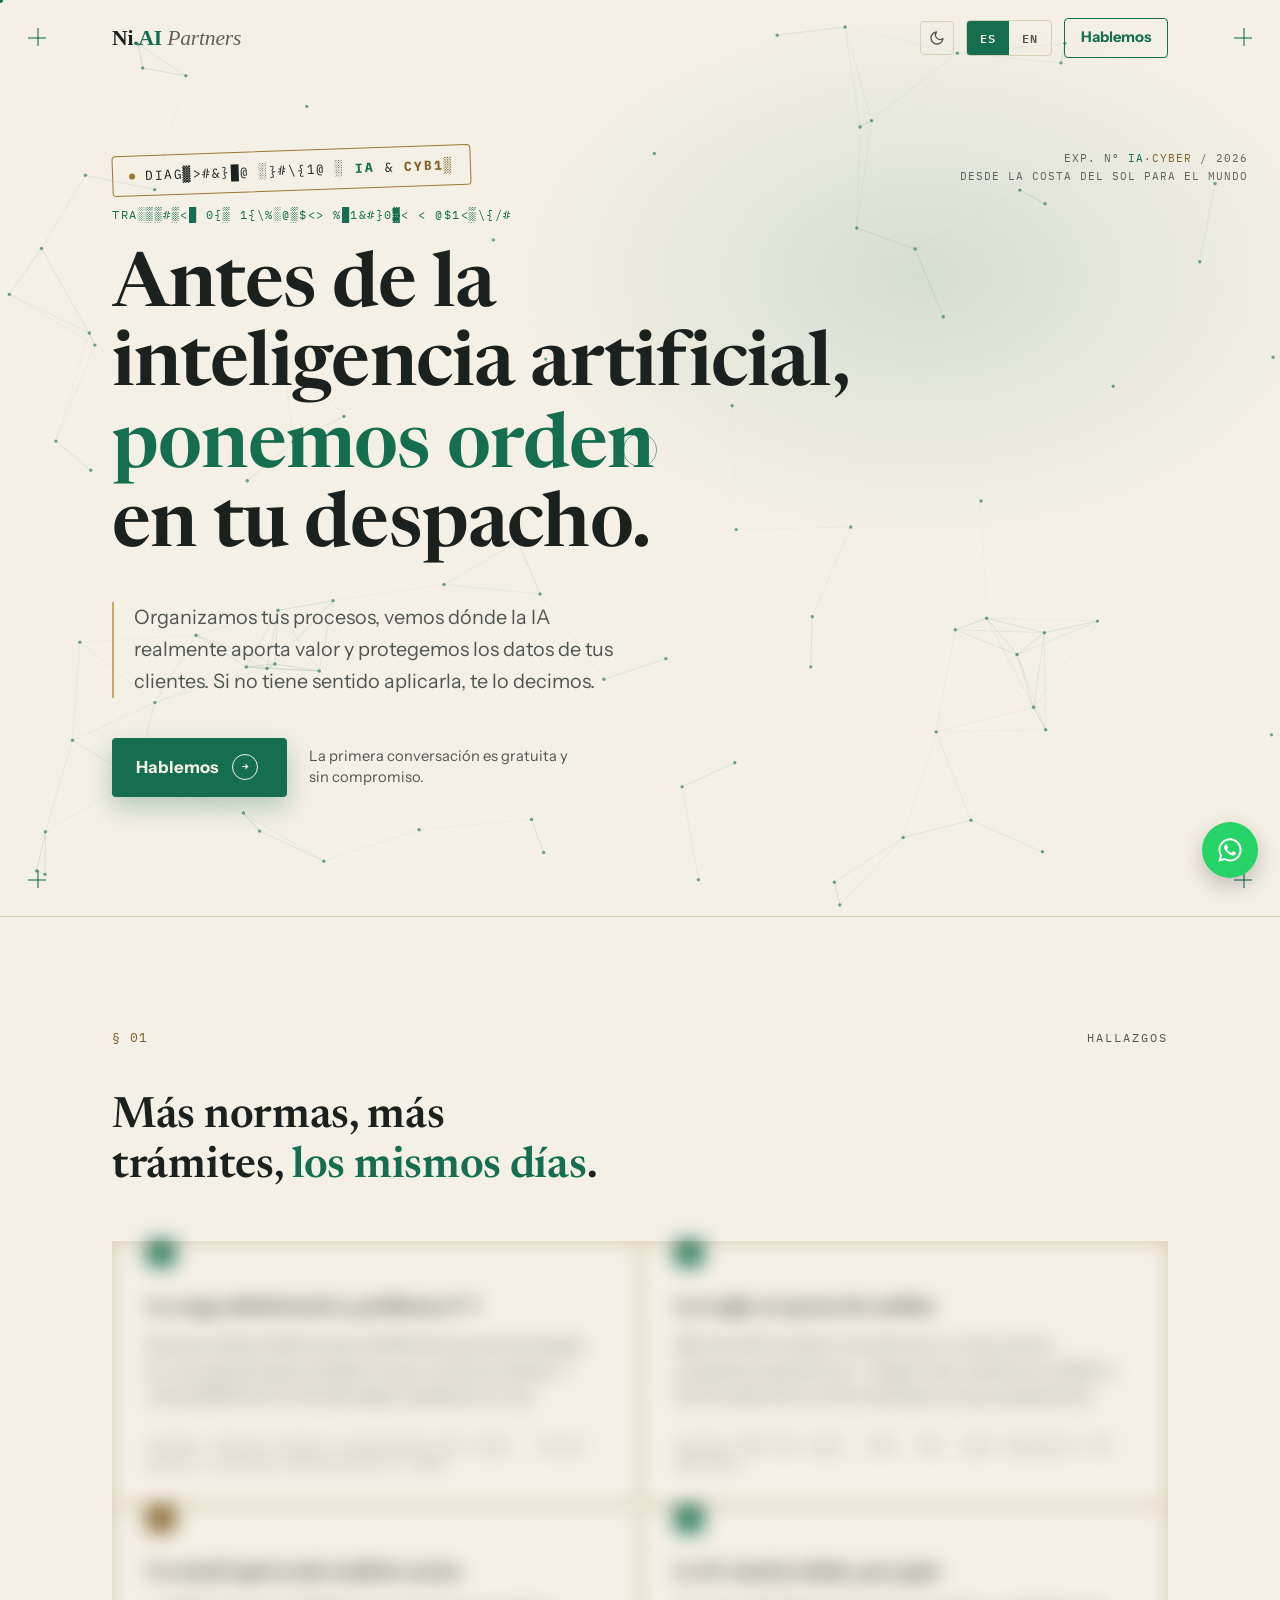
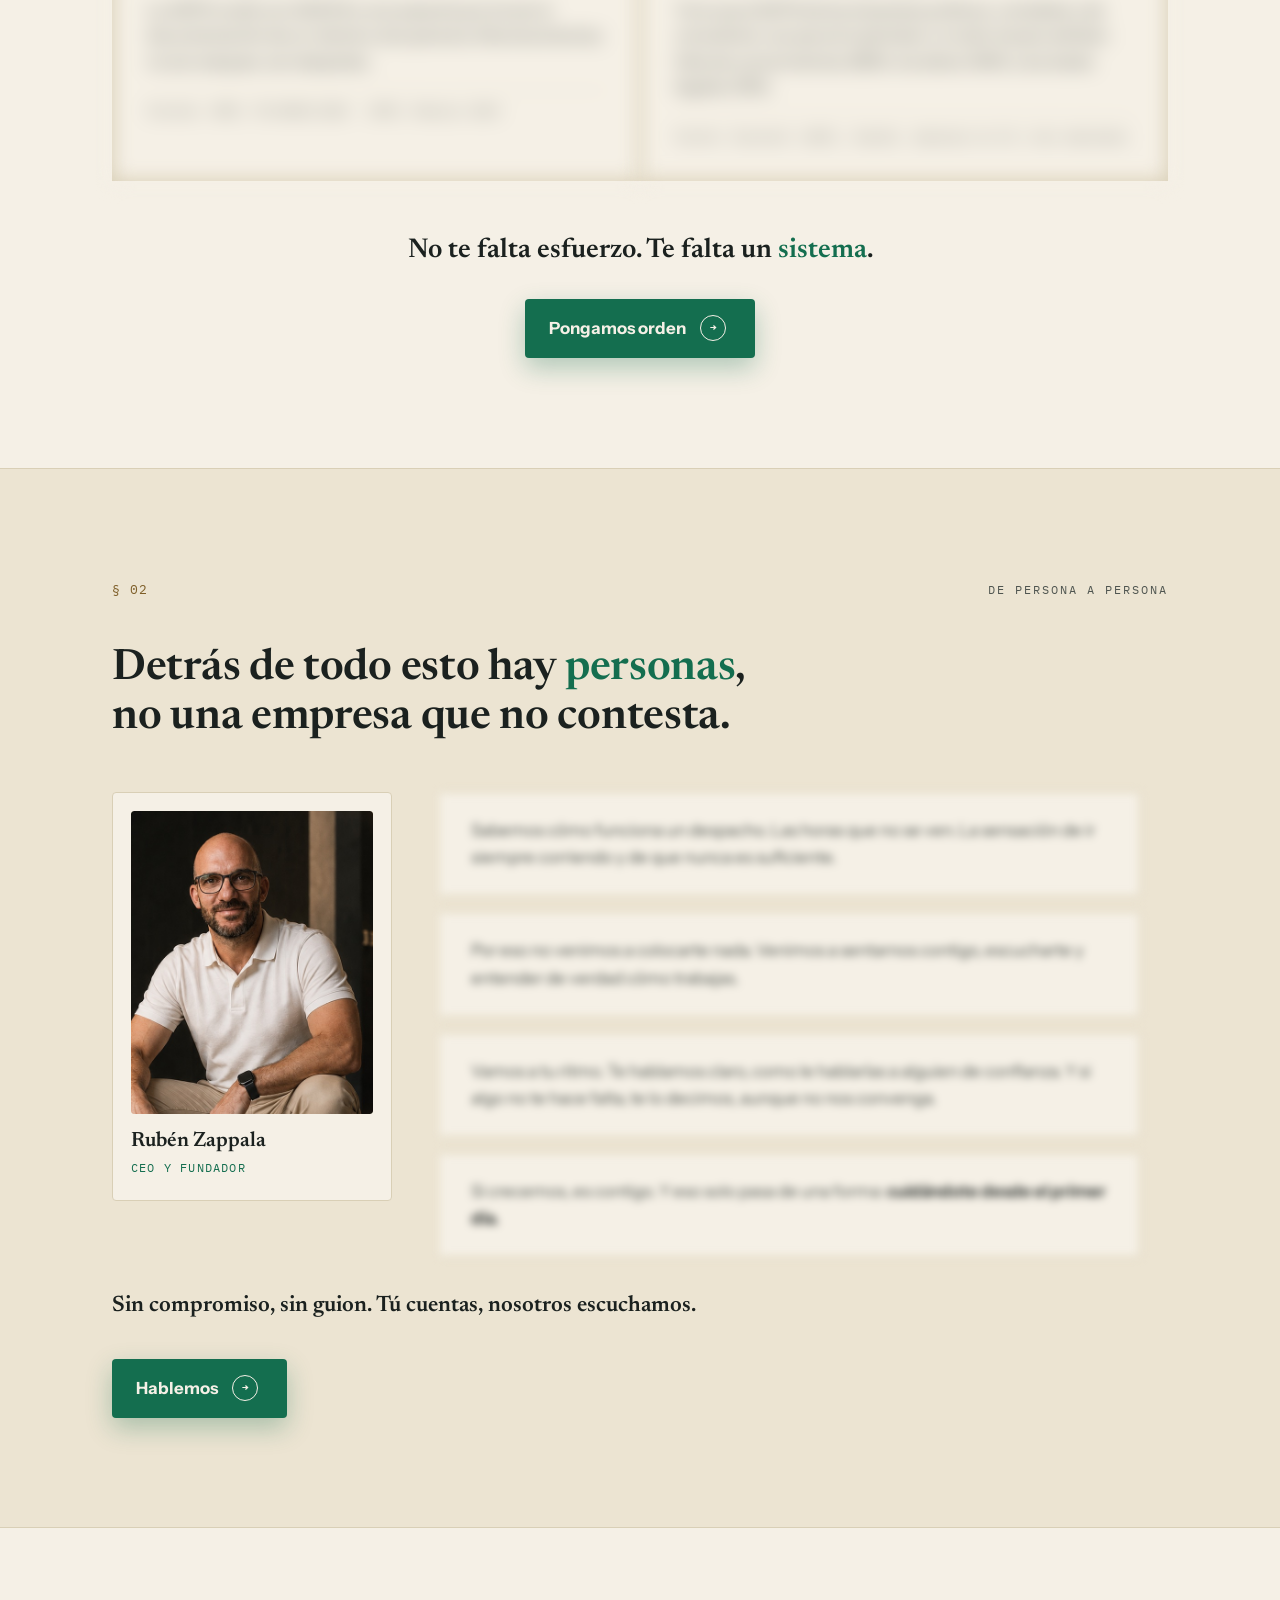
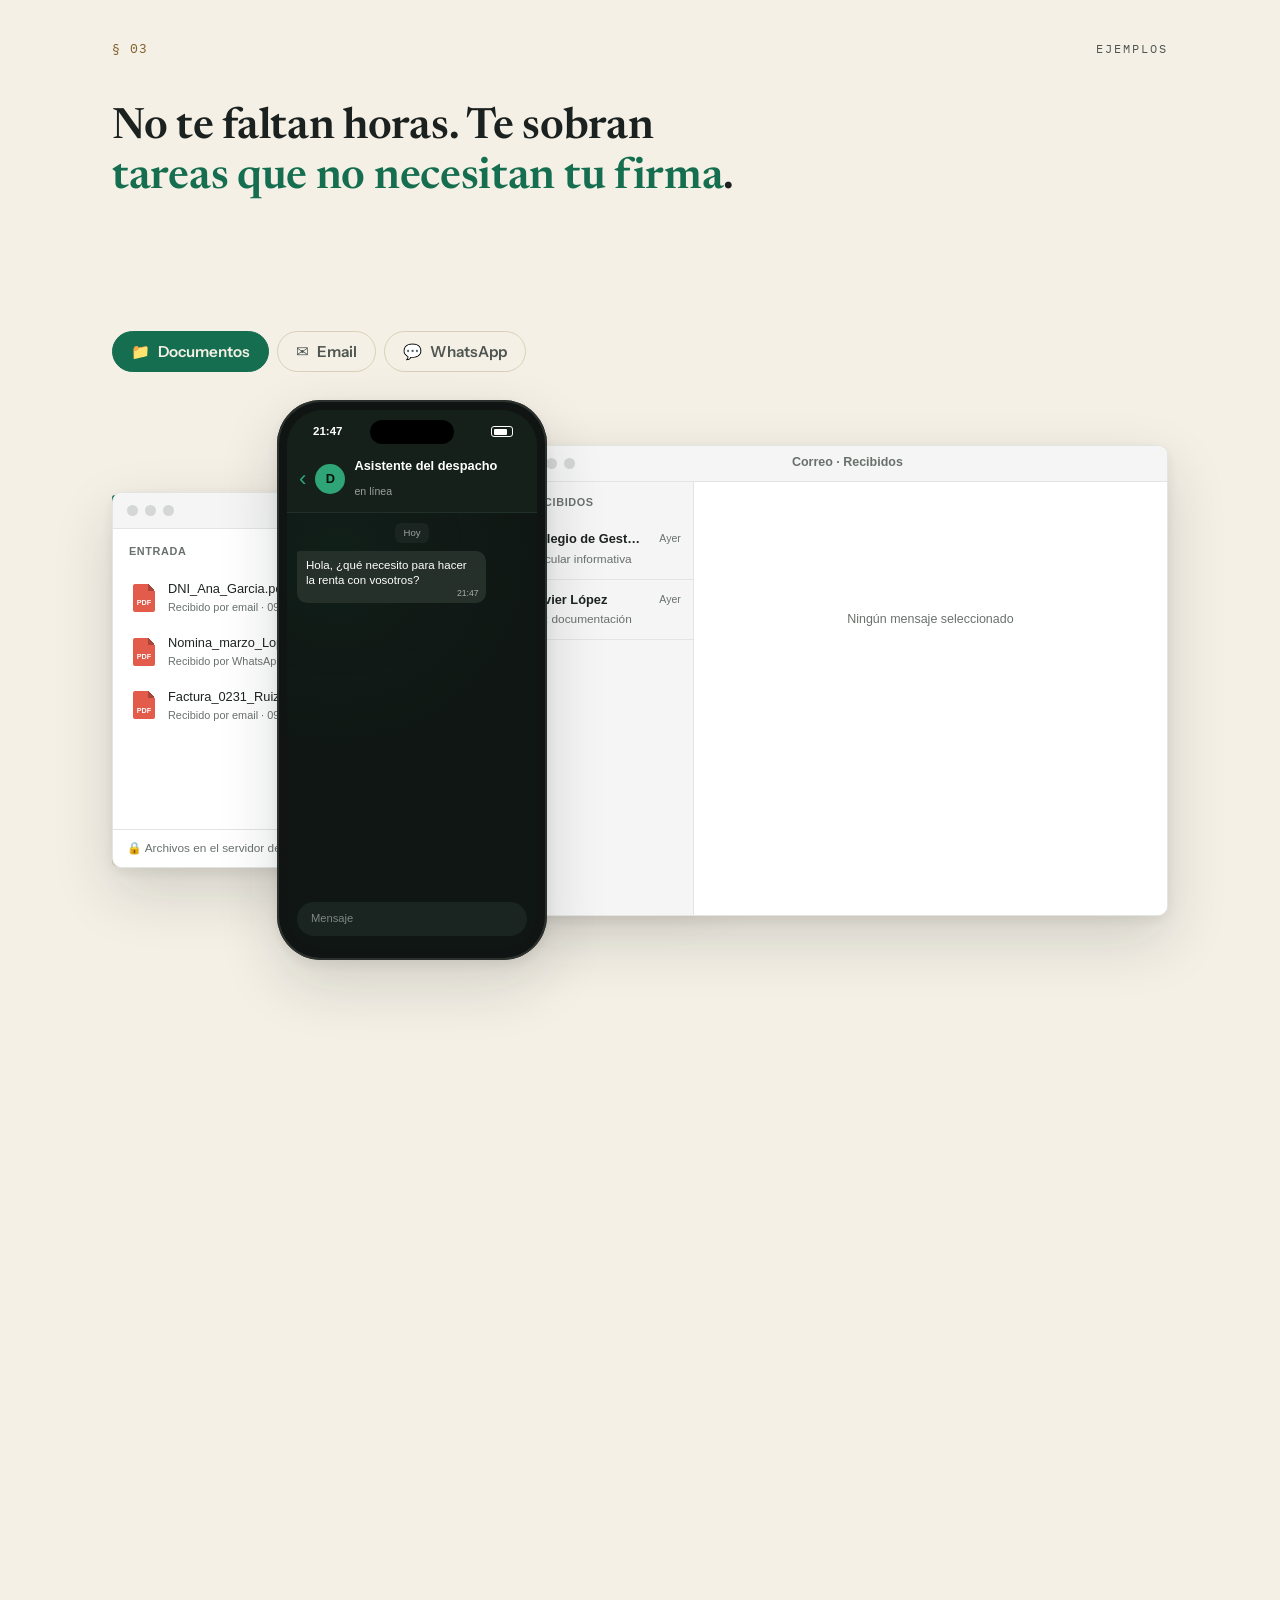
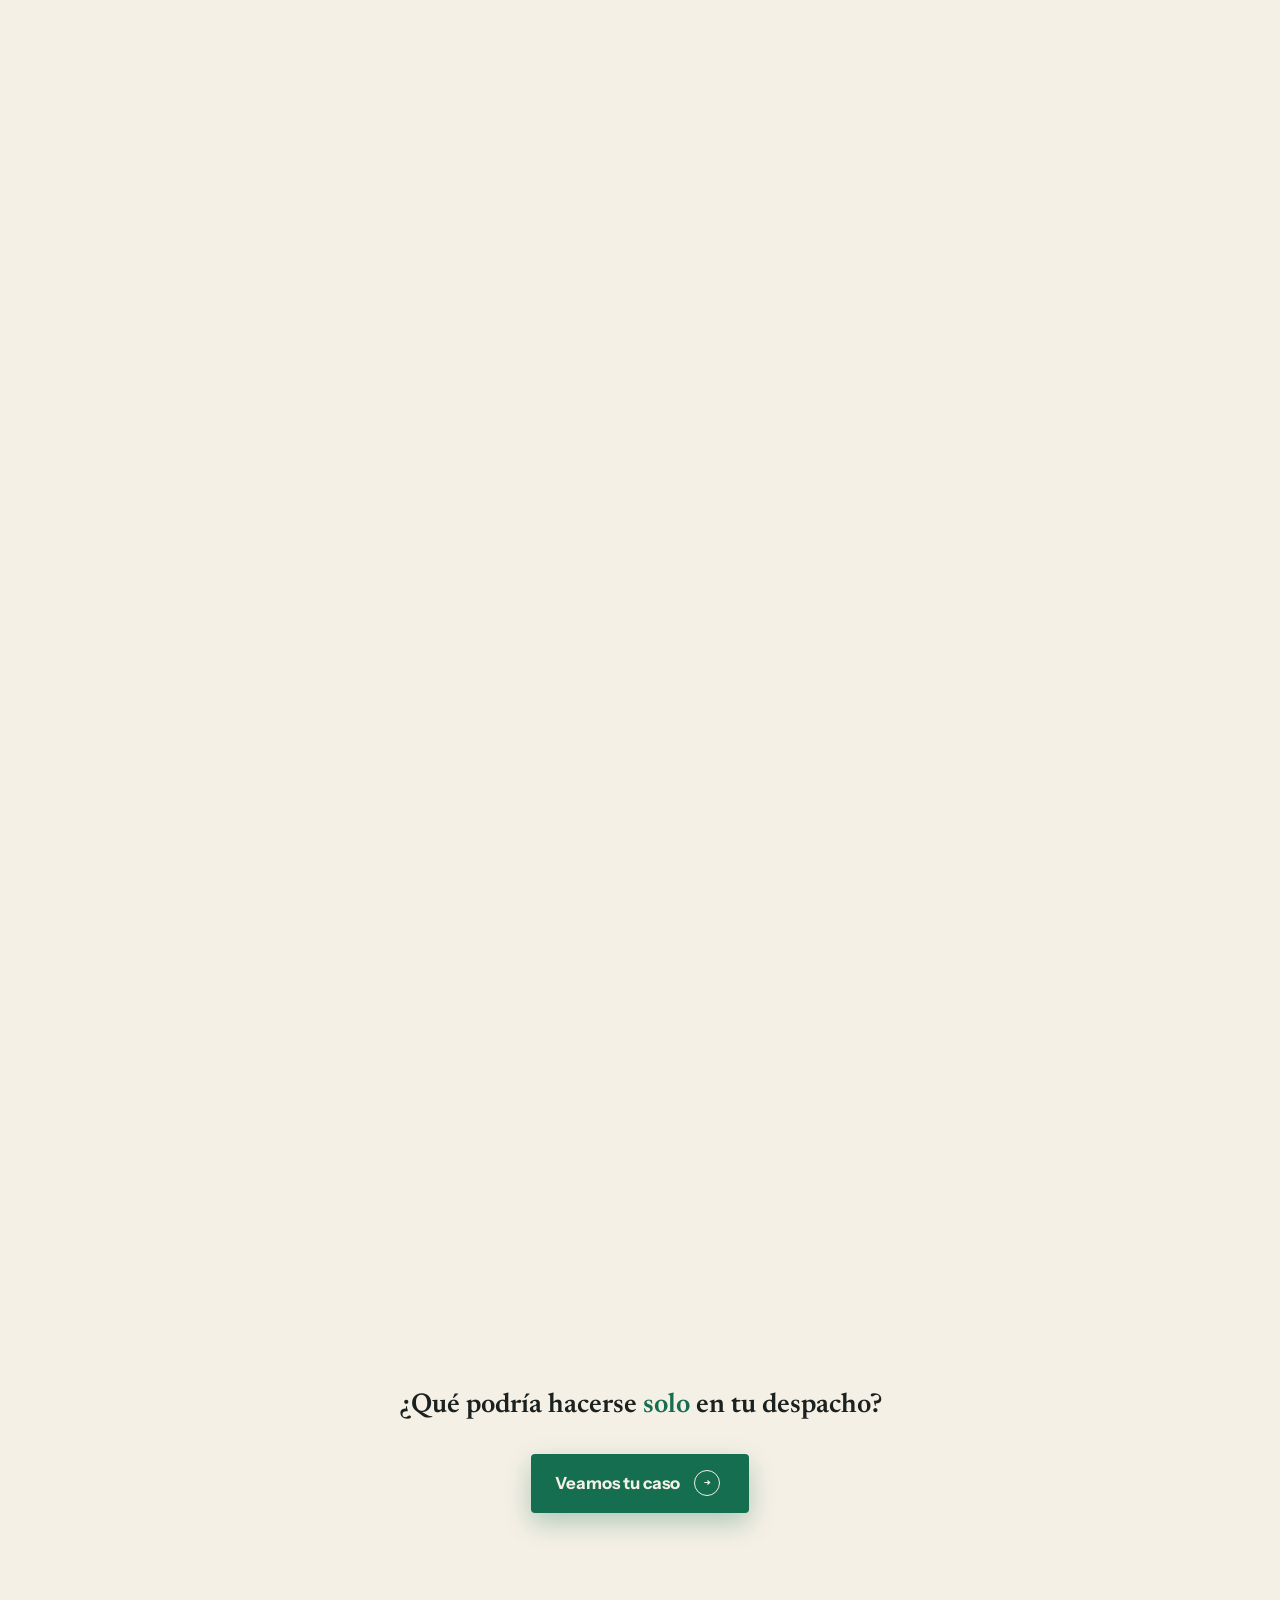
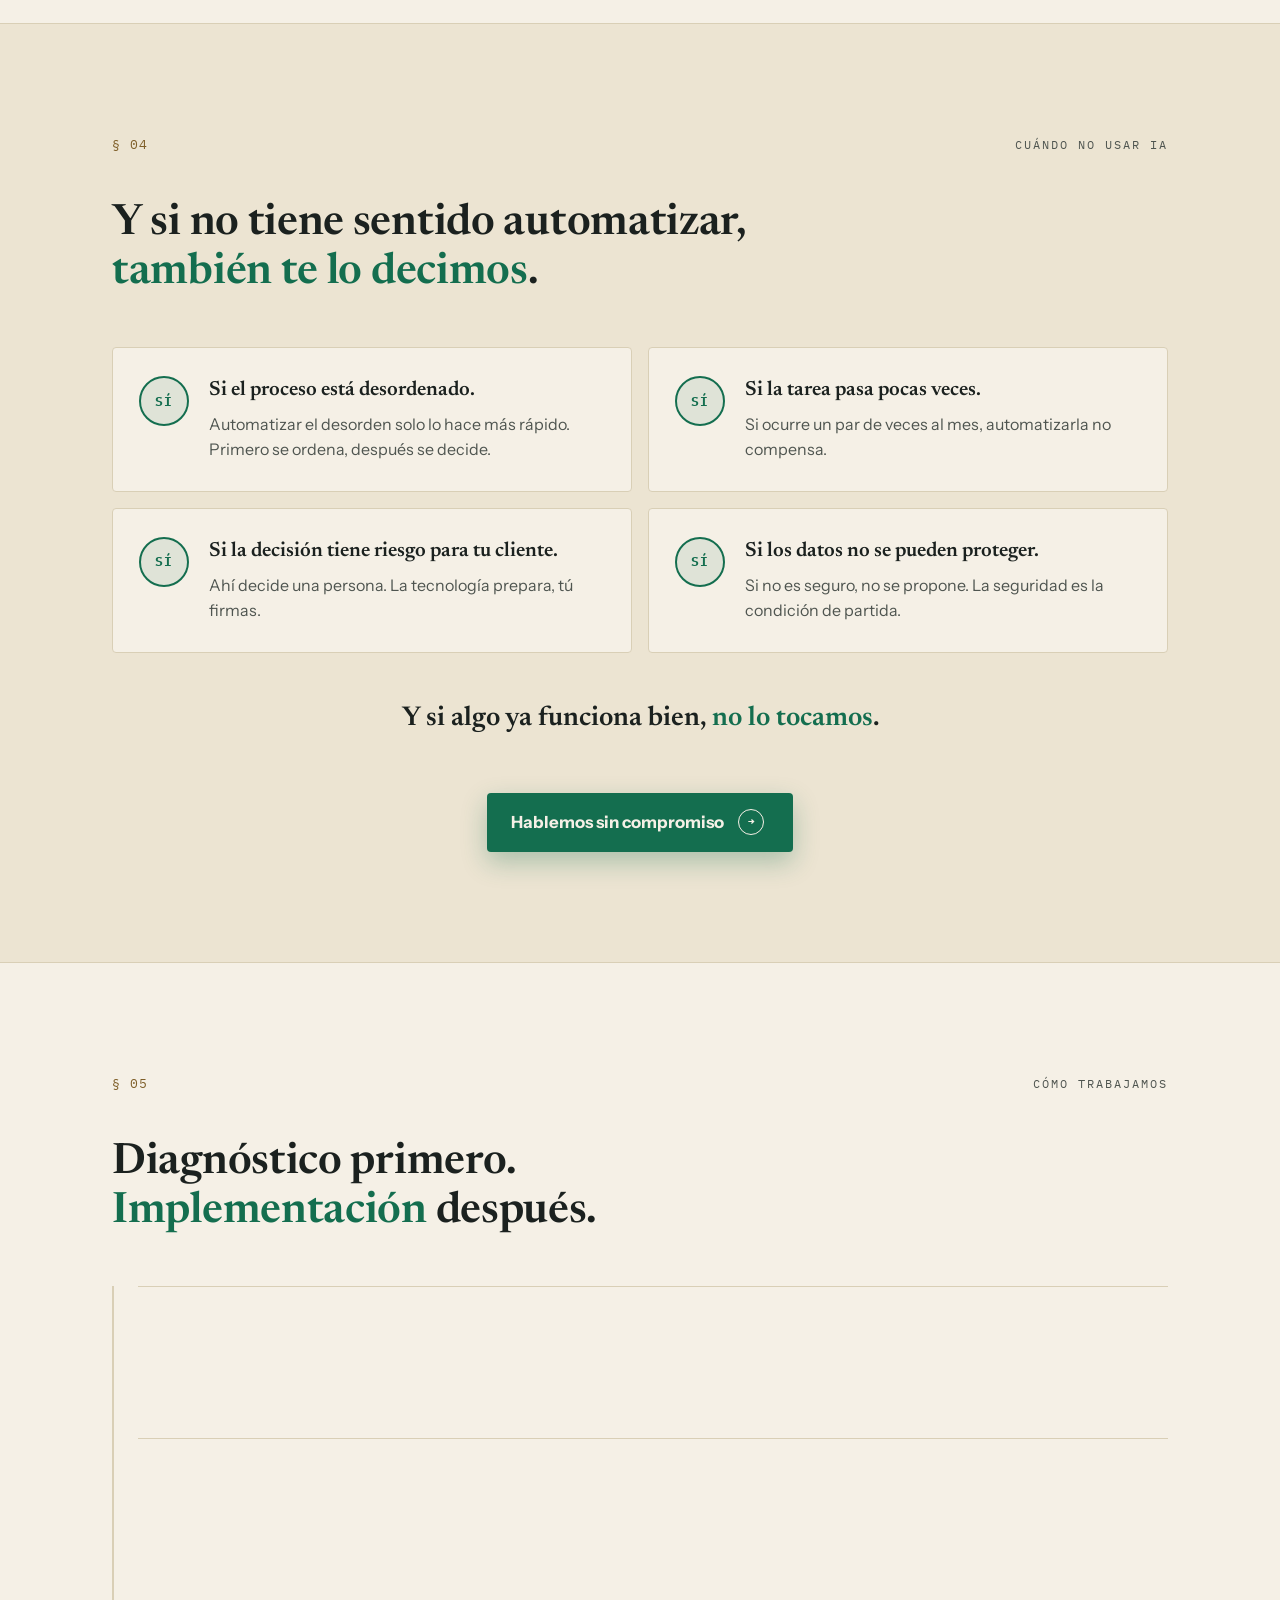
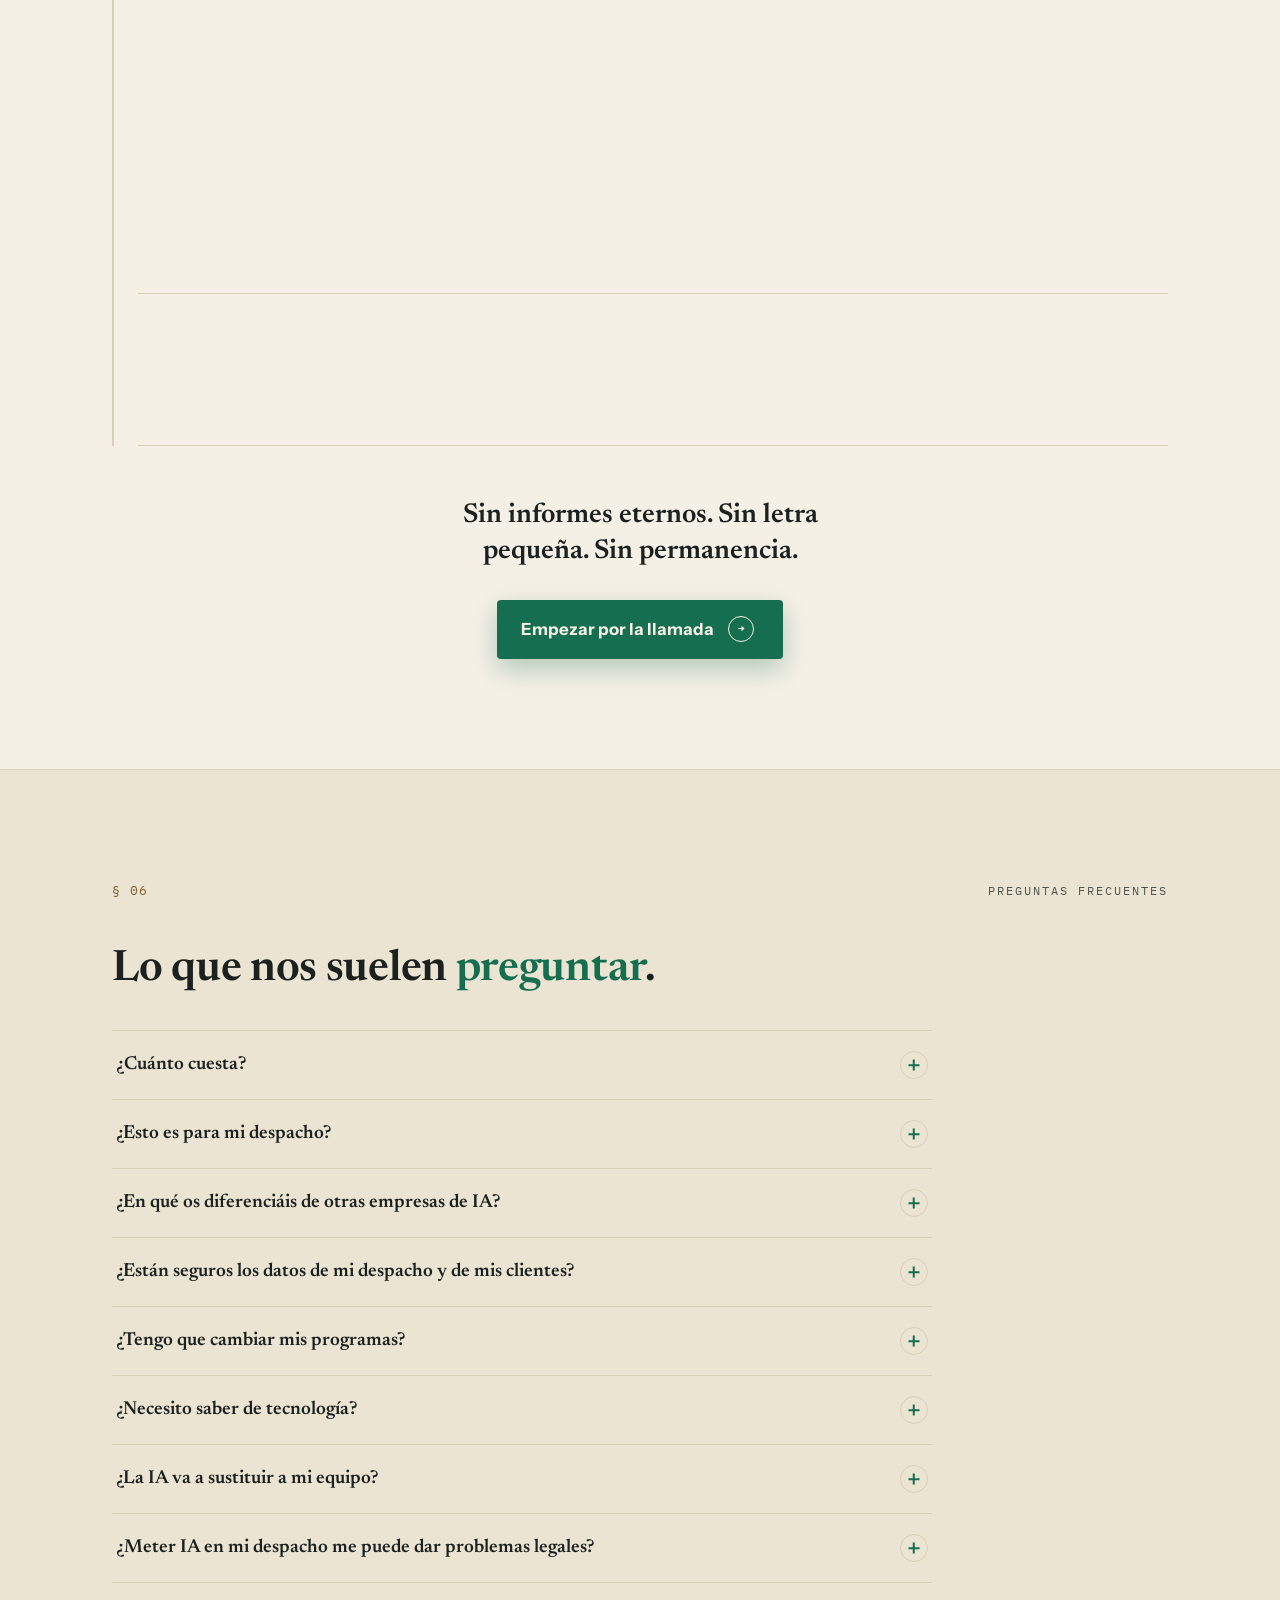
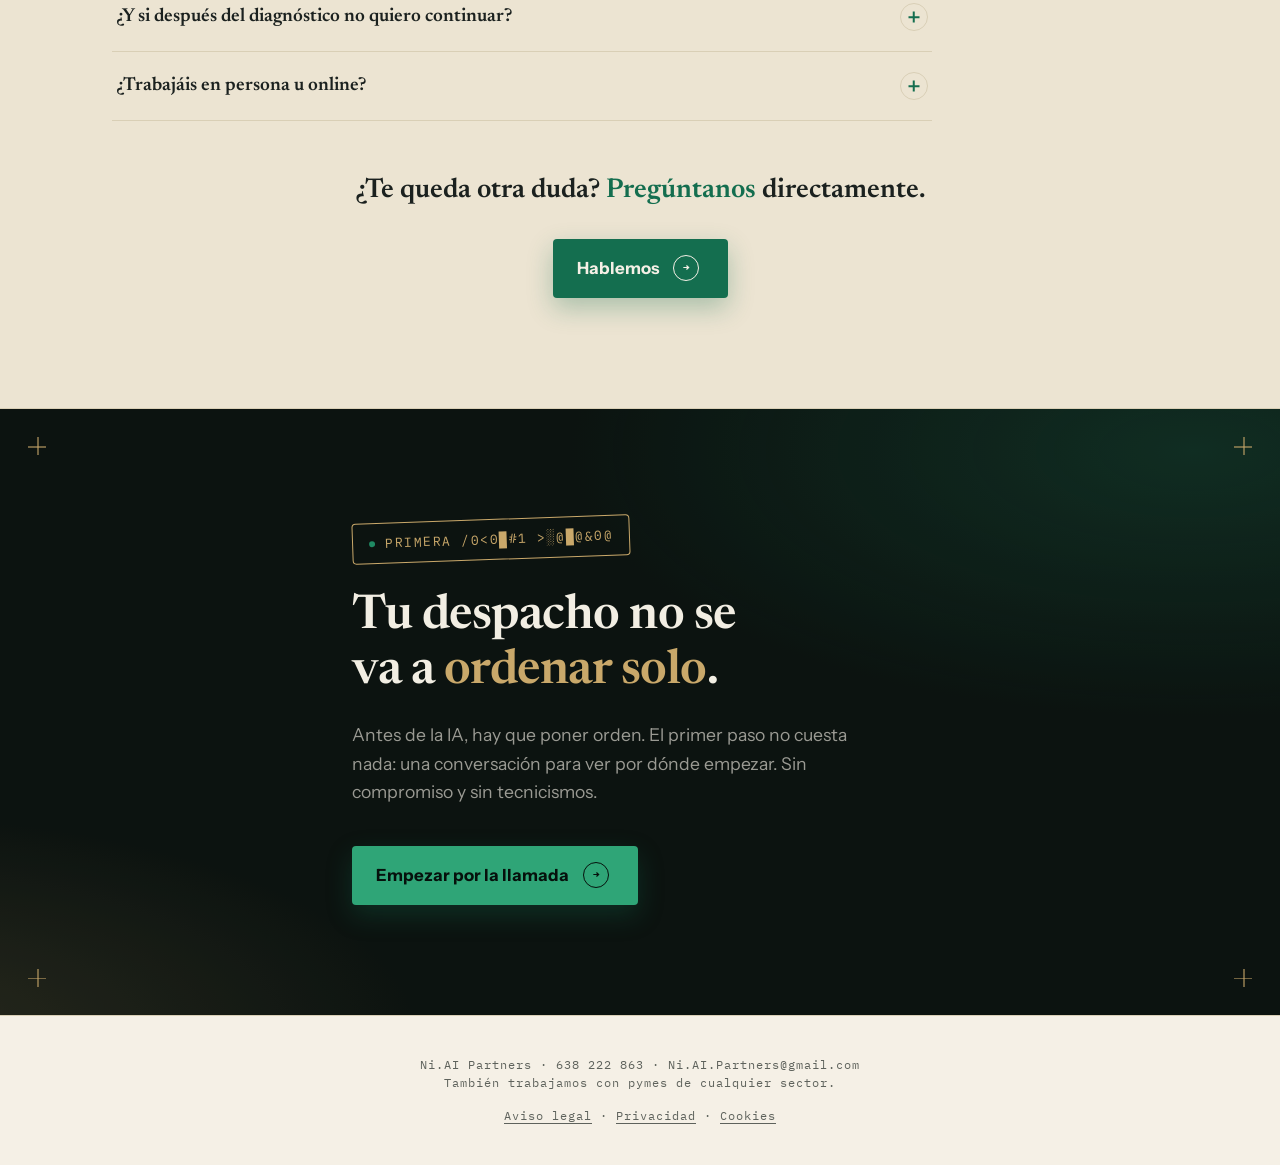
==== commit 73c41c4a: "Rediseño de la landing con modo oscuro, ejemplos visuales y cabeceras de seguridad - Nuevas seccione" ====
--- a/index.html
+++ b/index.html
@@ -38,83 +38,35 @@
 }
 </script>
 
-<script>
-  !(function (t, e) {
-    var o, n, p, r;
-    e.__SV ||
-      ((window.posthog = e),
-      (e._i = []),
-      (e.init = function (i, s, a) {
-        function g(t, e) {
-          var o = e.split(".");
-          (2 == o.length && ((t = t[o[0]]), (e = o[1])),
-            (t[e] = function () {
-              t.push([e].concat(Array.prototype.slice.call(arguments, 0)));
-            }));
-        }
-        (((p = t.createElement("script")).type = "text/javascript"),
-          (p.crossOrigin = "anonymous"),
-          (p.async = !0),
-          (p.src =
-            s.api_host.replace(".i.posthog.com", "-assets.i.posthog.com") +
-            "/static/array.js"),
-          (r = t.getElementsByTagName("script")[0]).parentNode.insertBefore(
-            p,
-            r
-          ));
-        var u = e;
-        for (
-          void 0 !== a ? (u = e[a] = []) : (a = "posthog"),
-            u.people = u.people || [],
-            u.toString = function (t) {
-              var e = "posthog";
-              return (
-                ("posthog" !== a && (e += "." + a), t || (e += " (stub)"), e)
-              );
-            },
-            u.people.toString = function () {
-              return u.toString(1) + ".people (stub)";
-            },
-            o =
-              "init capture register register_once register_for_session unregister unregister_for_session getFeatureFlag getFeatureFlagResult isFeatureEnabled reloadFeatureFlags updateEarlyAccessFeatureEnrollment getEarlyAccessFeatures on onFeatureFlags onSessionId getSurveys getActiveMatchingSurveys renderSurvey canRenderSurvey getNextSurveyStep identify setPersonProperties group resetGroups setPersonPropertiesForFlags resetPersonPropertiesForFlags setGroupPropertiesForFlags resetGroupPropertiesForFlags reset get_distinct_id getGroups get_session_id get_session_replay_url alias set_config startSessionRecording stopSessionRecording sessionRecordingStarted captureException loadToolbar get_property getSessionProperty createPersonProfile opt_in_capturing opt_out_capturing has_opted_in_capturing has_opted_out_capturing clear_opt_in_out_capturing debug".split(
-                " "
-              ),
-            n = 0;
-          n < o.length;
-          n++
-        )
-          g(u, o[n]);
-        e._i.push([i, s, a]);
-      }),
-      (e.__SV = 1));
-  })(document, window.posthog || []);
-  posthog.init('phc_AEx6ZvRebL7ZxTbnShsnLiZSRVKQLsoLi6ThZd72sv5E', {
-    api_host: 'https://eu.i.posthog.com',
-    defaults: '2026-05-30',
-    person_profiles: 'identified_only',
-    cookieless_mode: 'always'
-  })
-</script>
+<link rel="preconnect" href="https://fonts.googleapis.com">
+<link rel="preconnect" href="https://fonts.gstatic.com" crossorigin>
+<link href="https://fonts.googleapis.com/css2?family=Newsreader:opsz,wght@6..72,500;6..72,600&family=Instrument+Sans:wght@400;500;600;700&family=IBM+Plex+Mono:wght@500;600&display=swap" rel="stylesheet">
+<script src="js/tema.js"></script>
+<script src="js/posthog.js"></script>
 <style>
   *, *::before, *::after { box-sizing: border-box; margin: 0; padding: 0; }
   html { scroll-behavior: smooth; }
 
   :root {
     --paper:#F5F0E6; --paper-2:#ECE4D2; --ink:#1B211F;
-    --ink-mut:rgba(27,33,31,.64); --ink-mut-2:rgba(27,33,31,.42);
-    --jade:#146E4F; --jade-br:#1F8A63; --gold:#9C7635; --gold-soft:#C9A86A;
+    --ink-mut:#4F5550; --ink-mut-2:#5E625C;
+    --jade:#146E4F; --jade-br:#1F8A63; --gold:#9C7635; --gold-soft:#C9A86A; --gold-txt:#7E5E28;
     --line:#D9CFB6; --panel:#0C1310; --panel-txt:#F2EEE3;
     --panel-mut:rgba(242,238,227,.62); --panel-line:#26302B;
-    --serif:ui-serif,"Iowan Old Style","Palatino Linotype",Palatino,Georgia,serif;
-    --sans:-apple-system,BlinkMacSystemFont,"Segoe UI",Roboto,Helvetica,Arial,sans-serif;
-    --mono:ui-monospace,"SF Mono","Cascadia Code",Menlo,monospace;
-    --max-w:1120px; --p-rgb:20,110,79;
+    --serif:"Newsreader",Georgia,serif;
+    --logo-serif:ui-serif,"Iowan Old Style","Palatino Linotype",Palatino,Georgia,serif;
+    --sans:"Instrument Sans",system-ui,sans-serif;
+    --mono:"IBM Plex Mono",ui-monospace,monospace;
+    --max-w:1120px; --p-rgb:20,110,79; --cta-txt:#F5F0E6; --cta-hover:#105C42; --err:#b8452f;
+    --ui:-apple-system,BlinkMacSystemFont,"Segoe UI",Roboto,Helvetica,Arial,sans-serif; --win:#FFFFFF; --win-2:#F4F5F4; --win-line:#E3E5E3; --win-txt:#1D2320; --win-mut:#6A716D; --sel:#E4F1EB; --shadow:0 24px 60px rgba(27,33,31,.16), 0 4px 14px rgba(27,33,31,.08);
   }
+  html[data-theme="dark"] { --paper:#0C1310; --paper-2:#121B17; --ink:#F2EEE3; --ink-mut:#B2B1A8; --ink-mut-2:#9B9B93; --jade:#2FA577; --gold:#C9A86A; --gold-soft:#C9A86A; --gold-txt:#C9A86A; --line:#26302B; --panel:#16211C; --panel-line:#2C3832; --p-rgb:47,165,119; --cta-txt:#06110C; --cta-hover:#3DB384; --err:#E58A72; --win:#1A211E; --win-2:#151B18; --win-line:#2A332F; --win-txt:#ECEDEA; --win-mut:#9AA19D; --sel:#1E3A2E; --shadow:0 24px 60px rgba(0,0,0,.5), 0 4px 14px rgba(0,0,0,.3); color-scheme:dark; }
   body { font-family:var(--sans); background:var(--paper); color:var(--ink); line-height:1.6; -webkit-font-smoothing:antialiased; overflow-x:hidden; }
   a { color:inherit; text-decoration:none; }
   .wrap { max-width:var(--max-w); margin:0 auto; padding:0 2rem; }
 
   .progress { position:fixed; top:0; left:0; height:3px; width:0; z-index:400; background:linear-gradient(90deg,var(--jade),var(--gold)); box-shadow:0 0 12px rgba(var(--p-rgb),.6); }
+
 
   .cur-dot,.cur-ring { position:fixed; top:0; left:0; border-radius:50%; pointer-events:none; z-index:500; }
   .cur-dot { width:6px; height:6px; background:var(--jade); margin:-3px 0 0 -3px; }
@@ -132,29 +84,38 @@
   header { position:fixed; top:0; left:0; right:0; z-index:200; transition:background .35s,border-color .35s; border-bottom:1px solid transparent; }
   header.scrolled { backdrop-filter:blur(12px); -webkit-backdrop-filter:blur(12px); border-bottom-color:var(--line); background:color-mix(in srgb, var(--paper) 82%, transparent); }
   .header-inner { display:flex; align-items:center; justify-content:space-between; height:76px; gap:14px; }
-  .logo { font-family:var(--serif); font-size:1.35rem; font-weight:600; letter-spacing:-.2px; }
+  .logo { font-family:var(--logo-serif); font-size:1.35rem; font-weight:600; letter-spacing:-.2px; }
   .logo .ai{ color:var(--jade); } .logo .partners{ color:var(--ink-mut-2); font-style:italic; font-weight:400; }
   .header-actions { display:flex; align-items:center; gap:12px; }
   .lang-toggle { display:flex; border:1px solid var(--line); border-radius:4px; overflow:hidden; }
   .lang-toggle button { background:transparent; color:var(--ink-mut); border:none; padding:7px 13px; font-family:var(--mono); font-size:.75rem; font-weight:600; letter-spacing:1px; cursor:pointer; transition:background .2s,color .2s; }
   .lang-toggle button.active { background:var(--jade); color:var(--paper); }
   .lang-toggle button:not(.active):hover { color:var(--ink); }
+  .theme-toggle { width:34px; height:34px; display:grid; place-items:center; background:transparent; border:1px solid var(--line); border-radius:4px; color:var(--ink-mut); cursor:pointer; }
+  .theme-toggle:hover { color:var(--ink); }
+  .theme-toggle svg { width:16px; height:16px; }
+  .theme-toggle .sun { display:none; }
+  html[data-theme="dark"] .theme-toggle .sun { display:block; }
+  html[data-theme="dark"] .theme-toggle .moon { display:none; }
+  .head-cta { font-family:var(--sans); font-weight:700; font-size:.92rem; color:var(--jade); border:1.5px solid var(--jade); border-radius:4px; padding:7px 16px; transition:background .2s,color .2s; }
+  .head-cta:hover { background:var(--jade); color:var(--paper); }
   .hero { position:relative; min-height:100vh; display:flex; align-items:center; padding:150px 0 120px; overflow:hidden; }
   .hero-canvas { position:absolute; inset:0; z-index:1; width:100%; height:100%; }
   .hero-glow { position:absolute; inset:0; z-index:0; background:radial-gradient(ellipse 50% 45% at 72% 30%, rgba(var(--p-rgb),.14), transparent 65%); }
+  .hero > .wrap { width:100%; }
   .hero-inner { position:relative; z-index:2; max-width:780px; width:100%; }
   .exp-number { position:absolute; top:150px; right:2rem; z-index:2; font-family:var(--mono); font-size:.7rem; letter-spacing:1px; color:var(--ink-mut-2); text-align:right; line-height:1.6; }
-  .exp-number .k{ color:var(--gold); }
+  .exp-number .k{ color:var(--gold-txt); }
   .exp-number .k .k-ia{ color:var(--jade); }
 
   .stamp { display:inline-flex; align-items:center; gap:10px; font-family:var(--mono); font-size:.82rem; letter-spacing:1.5px; text-transform:uppercase; color:var(--jade); border:1.5px solid var(--jade); border-radius:4px; padding:9px 16px; margin-bottom:30px; transform:rotate(-2deg); }
   .hero .stamp{ color:var(--ink); border-color:var(--gold); }
   .hero .stamp .acc-ia{ color:var(--jade); font-weight:700; letter-spacing:2px; }
-  .hero .stamp .acc-cy{ color:var(--gold); font-weight:700; letter-spacing:2px; }
+  .hero .stamp .acc-cy{ color:var(--gold-txt); font-weight:700; letter-spacing:2px; }
   .stamp .dot{ width:6px; height:6px; border-radius:50%; background:var(--gold); }
 
-  .hero h1 { font-family:var(--serif); font-weight:600; font-size:clamp(2.6rem,5.8vw,4.3rem); line-height:1.07; letter-spacing:-.5px; text-wrap:balance; margin-bottom:30px; }
-  .hero h1 .line { display:block; overflow:hidden; }
+  .hero h1 { font-family:var(--serif); font-weight:600; font-size:clamp(2.8rem,6.2vw,4.7rem); line-height:1.04; letter-spacing:-.8px; text-wrap:balance; margin-bottom:30px; }
+  .hero h1 .line { display:block; overflow:hidden; padding-bottom:.06em; }
   .hero h1 .line > span { display:inline-block; transform:translateY(110%); opacity:0; }
   .hero h1 em { font-style:normal; position:relative; color:var(--jade); }
   .hero h1 em::after { content:''; position:absolute; left:0; right:0; bottom:2px; height:2px; background:linear-gradient(90deg,var(--jade),var(--gold)); transform:scaleX(0); transform-origin:left; transition:transform .8s ease 1.1s; }
@@ -164,16 +125,16 @@
   .ready .hero .lead { opacity:1; transform:none; }
   .hero-sub { font-family:var(--mono); font-size:.76rem; letter-spacing:1.5px; text-transform:uppercase; color:var(--jade); margin:-16px 0 26px; }
 
-  .cta { position:relative; display:inline-flex; align-items:center; gap:14px; font-family:var(--sans); font-weight:700; font-size:1.05rem; background:var(--jade); color:#F5F0E6; padding:1rem 1.8rem 1rem 1.5rem; border-radius:4px; border:none; cursor:pointer; box-shadow:0 10px 26px rgba(var(--p-rgb),.3); transition:transform .25s cubic-bezier(.2,.9,.3,1), box-shadow .25s; will-change:transform; overflow:hidden; }
+  .cta { position:relative; display:inline-flex; align-items:center; gap:14px; font-family:var(--sans); font-weight:700; font-size:1.05rem; background:var(--jade); color:var(--cta-txt); padding:1rem 1.8rem 1rem 1.5rem; border-radius:4px; border:none; cursor:pointer; box-shadow:0 10px 26px rgba(var(--p-rgb),.3); transition:transform .25s cubic-bezier(.2,.9,.3,1), box-shadow .25s; will-change:transform; overflow:hidden; }
   .cta .seal { width:26px; height:26px; border-radius:50%; border:1.5px solid currentColor; display:grid; place-items:center; font-family:var(--mono); font-size:.7rem; transition:transform .3s cubic-bezier(.2,1.6,.4,1); flex-shrink:0; }
-  .cta::after { content:''; position:absolute; inset:0; background:linear-gradient(120deg,transparent 30%,rgba(255,255,255,.35) 50%,transparent 70%); transform:translateX(-120%); }
-  .cta:hover::after { transform:translateX(120%); transition:transform .7s ease; }
-  .cta:hover .seal { transform:rotate(20deg) scale(.9); }
-  .hero .cta { opacity:0; transform:translateY(16px); transition:opacity .7s ease 1.15s, transform .25s cubic-bezier(.2,.9,.3,1); }
-  .ready .hero .cta { opacity:1; }
+  .cta:hover { background:var(--cta-hover); }
+  .cta:hover .seal { transform:translateX(3px); }
+  .cta-row { display:flex; align-items:center; gap:18px 22px; flex-wrap:wrap; opacity:0; transform:translateY(16px); transition:opacity .7s ease 1.15s, transform .7s ease 1.15s; }
+  .ready .cta-row { opacity:1; transform:none; }
+  .cta-note { font-size:.92rem; color:var(--ink-mut); max-width:260px; line-height:1.45; }
 
   .section-margin { display:flex; align-items:baseline; gap:16px; margin-bottom:44px; }
-  .section-margin .num{ font-family:var(--mono); font-size:.82rem; color:var(--gold); letter-spacing:1px; }
+  .section-margin .num{ font-family:var(--mono); font-size:.82rem; color:var(--gold-txt); letter-spacing:1px; }
   .section-margin .rule{ flex:1; height:1px; background:var(--line); transform:scaleX(0); transform-origin:left; transition:transform .8s ease; }
   .section-margin.reveal-in .rule{ transform:scaleX(1); }
   .section-margin .label{ font-family:var(--mono); font-size:.78rem; letter-spacing:2px; text-transform:uppercase; color:var(--ink-mut); }
@@ -191,12 +152,14 @@
   .ficha:nth-child(2){ transition-delay:.15s } .ficha:nth-child(3){ transition-delay:.3s } .ficha:nth-child(4){ transition-delay:.45s }
   .ficha.reveal { opacity:1; filter:blur(0); }
   .ficha .tab { position:absolute; top:-1px; left:34px; font-family:var(--mono); font-size:.68rem; letter-spacing:1px; color:var(--paper); background:var(--jade); padding:4px 10px; border-radius:0 0 3px 3px; }
-  .ficha.gold .tab{ background:var(--gold); }
-  .ficha h3 { font-family:var(--serif); font-size:1.28rem; font-weight:600; line-height:1.28; min-height:3.28em; display:flex; align-items:flex-end; margin:14px 0 12px; letter-spacing:-.2px; transform:translateZ(24px); }
-  .ficha p { color:var(--ink-mut); font-size:1rem; transform:translateZ(12px); }
+  .ficha.gold .tab{ background:var(--gold-txt); }
+  .ficha h3 { font-family:var(--serif); font-size:1.28rem; font-weight:600; line-height:1.28; min-height:3.28em; display:flex; align-items:flex-end; margin:14px 0 12px; letter-spacing:-.2px; }
+  .ficha p { color:var(--ink-mut); font-size:1rem; }
+  .ficha p.fuente { font-family:var(--mono); font-size:.7rem; line-height:1.5; letter-spacing:.2px; color:var(--ink-mut-2); margin-top:16px; padding-top:12px; border-top:1px dashed var(--line); }
+  .ficha h3 { min-height:0; }
 
   .problema-cierre { text-align:center; max-width:620px; margin:52px auto 0; }
-  .problema-cierre p { font-family:var(--serif); font-size:clamp(1.3rem,2.4vw,1.7rem); font-weight:600; line-height:1.32; }
+  .problema-cierre p { font-family:var(--serif); font-size:clamp(1.3rem,2.4vw,1.7rem); font-weight:600; line-height:1.32; text-wrap:balance; }
   .problema-cierre em { font-style:normal; color:var(--jade); }
   .problema-cierre .cta{ margin-top:30px; }
 
@@ -214,16 +177,41 @@
   .declara strong{ color:var(--ink); font-weight:600; }
   .destacado { font-family:var(--serif); font-size:clamp(1.15rem,2.2vw,1.4rem); font-weight:600; color:var(--ink); margin:34px 0 0; max-width:620px; line-height:1.4; }
   .confianza .cta{ margin-top:36px; }
+  .confianza-grid { display:grid; grid-template-columns:280px minmax(0,1fr); gap:48px; align-items:start; }
+  .confianza-grid .declaraciones { grid-column:2; grid-row:1; }
+  .fundador { grid-column:1; grid-row:1; background:var(--paper); border:1px solid var(--line); border-radius:4px; padding:18px 18px 22px; }
+  .foto-pendiente { aspect-ratio:4/5; border:1.5px dashed var(--gold-soft); border-radius:3px; display:grid; place-items:center; background:var(--paper-2); margin-bottom:16px; }
+  .foto-img { position:relative; border:none; overflow:hidden; }
+  .foto-img img { width:100%; height:100%; object-fit:cover; display:block; border-radius:3px; }
+  .foto-pendiente span { font-family:var(--mono); font-size:.72rem; letter-spacing:1.5px; color:var(--ink-mut-2); text-align:center; padding:0 6px; }
+  .fundador-nombre { font-family:var(--serif); font-size:1.3rem; font-weight:600; line-height:1.2; }
+  .fundador-cargo { font-family:var(--mono); font-size:.74rem; letter-spacing:1.2px; text-transform:uppercase; color:var(--jade); margin-top:4px; }
+  .fundador-bio { font-size:.95rem; color:var(--ink-mut); margin-top:12px; line-height:1.5; }
+  .fundador-bio.pendiente { font-family:var(--mono); font-size:.74rem; border:1px dashed var(--gold-soft); padding:8px 10px; border-radius:3px; }
+  @media (max-width:860px){
+    .confianza-grid { grid-template-columns:1fr; gap:28px; }
+    .confianza-grid .declaraciones, .fundador { grid-column:1; grid-row:auto; }
+    .fundador { display:grid; grid-template-columns:110px 1fr; column-gap:16px; align-items:start; }
+    .foto-pendiente { grid-row:span 3; margin-bottom:0; }
+    .fundador-bio { grid-column:1 / -1; }
+  }
 
   .metodo-body { position:relative; padding-left:26px; }
   .spine { position:absolute; left:0; top:0; bottom:0; width:2px; background:var(--line); }
   .spine-fill { position:absolute; left:0; top:0; width:100%; height:0; background:linear-gradient(var(--jade),var(--gold)); box-shadow:0 0 10px rgba(var(--p-rgb),.4); }
   .articulo { position:relative; display:grid; grid-template-columns:90px 1fr; gap:28px; padding:30px 0; border-top:1px solid var(--line); }
   .articulo:last-child{ border-bottom:1px solid var(--line); }
-  .articulo .art-label{ font-family:var(--mono); font-size:.85rem; color:var(--gold); letter-spacing:.5px; padding-top:4px; }
+  .articulo .art-label{ font-family:var(--mono); font-size:.85rem; color:var(--gold-txt); letter-spacing:.5px; padding-top:4px; }
   .articulo.cyber .art-label{ color:var(--jade); }
   .articulo h3{ font-family:var(--serif); font-size:1.25rem; font-weight:600; margin-bottom:8px; }
   .articulo p{ color:var(--ink-mut); font-size:1rem; max-width:620px; }
+  .articulo .recibes { margin-bottom:6px; }
+  .recibes-lista { list-style:none; margin:0 0 12px; display:grid; gap:6px; }
+  .recibes-lista li { position:relative; padding-left:28px; color:var(--ink); font-size:1rem; }
+  .recibes-lista { gap:12px !important; }
+  .recibes-lista li strong { font-weight:600; display:block; }
+  .recibes-lista li .sub { display:block; color:var(--ink-mut); font-size:.93rem; font-style:italic; }
+  .recibes-lista li::before { content:'✓'; position:absolute; left:0; top:0; width:20px; height:20px; border-radius:50%; background:color-mix(in srgb, var(--jade) 14%, transparent); color:var(--jade); font-weight:700; font-size:.75rem; display:grid; place-items:center; margin-top:3px; }
 
   /* §03 Método: la franja opaca se retira, como si se "descubriera" un texto redactado */
   .metodo .articulo::after { content:''; position:absolute; inset:0; background:var(--paper); transform-origin:right; transform:scaleX(1); transition:transform .65s cubic-bezier(.65,0,.35,1); z-index:2; pointer-events:none; }
@@ -233,6 +221,7 @@
   .entregables .articulo { opacity:0; transition:opacity 1.1s ease, transform 1.2s cubic-bezier(.2,.8,.2,1); }
   .entregables .articulo:nth-child(1){ transform:translateX(-90px); }
   .entregables .articulo:nth-child(2){ transform:translateX(90px); transition-delay:.15s }
+  .entregables .articulo:nth-child(3){ transform:translateX(-90px); transition-delay:.3s }
   .entregables .articulo.reveal { opacity:1; transform:none; }
 
   .cierre { background:var(--panel); color:var(--panel-txt); overflow:hidden; border-top:1px solid var(--line); padding:120px 0; }
@@ -244,7 +233,8 @@
   .cierre h2{ font-family:var(--serif); font-weight:600; font-size:clamp(2rem,4.4vw,3rem); line-height:1.14; letter-spacing:-.5px; margin-bottom:22px; text-wrap:balance; }
   .cierre h2 em{ font-style:normal; color:var(--gold-soft); }
   .cierre p.desc{ color:var(--panel-mut); font-size:1.1rem; max-width:500px; margin-bottom:40px; }
-  .cierre .cta{ background:var(--jade-br); color:#06110C; }
+  .cierre .cta{ background:#2FA577; color:#06110C; }
+  .cierre .cta:hover{ background:#3DB384; }
 
   /* formulario (overlay a pantalla completa) */
   .contacto, .legal-overlay { position:fixed; inset:0; z-index:600; background:var(--paper); overflow-y:auto; opacity:0; visibility:hidden; transform:translateY(18px) scale(.985); transition:opacity .35s ease, visibility .35s ease, transform .4s cubic-bezier(.2,.8,.2,1); }
@@ -272,12 +262,14 @@
   .form-field input::placeholder, .form-field textarea::placeholder { color:var(--ink-mut-2); }
   .form-field input:focus, .form-field textarea:focus { outline:none; border-color:var(--jade); box-shadow:0 0 0 3px rgba(var(--p-rgb),.14); }
   .contacto form .cta { width:100%; justify-content:center; margin-top:6px; }
+  .info-basica { font-size:.74rem; line-height:1.5; color:var(--ink-mut-2); margin:14px 0 0; text-align:center; }
+  .info-basica a { color:inherit; text-decoration:underline; text-underline-offset:2px; }
   .form-note { font-size:.88rem; color:var(--ink-mut); text-align:center; margin-top:18px; }
   .form-note .shield{ color:var(--jade); }
   .form-status { font-size:.92rem; text-align:center; margin-top:14px; display:none; }
   .form-status.show{ display:block; }
   .form-status.ok{ color:var(--jade); }
-  .form-status.err{ color:#b8452f; }
+  .form-status.err{ color:var(--err); }
   .contacto-datos { margin-top:48px; padding-top:36px; border-top:1px solid var(--line); display:flex; flex-wrap:wrap; gap:20px 48px; }
   .dato { display:flex; align-items:center; gap:12px; }
   .dato-ico { width:42px; height:42px; flex-shrink:0; display:grid; place-items:center; border:1px solid var(--line); border-radius:4px; color:var(--jade); }
@@ -304,12 +296,213 @@
   .wa-float svg { width:28px; height:28px; fill:#fff; }
   .contacto.open ~ .wa-float, .legal-overlay.open ~ .wa-float { opacity:0; visibility:hidden; pointer-events:none; }
 
+  /* Ejemplos visuales */
+  .ejemplos .row { display:grid; grid-template-columns:minmax(0,1.5fr) minmax(0,1fr); gap:56px; align-items:center; margin-bottom:96px; }
+  .ejemplos .row.rev { grid-template-columns:minmax(0,1fr) minmax(0,1.5fr); }
+  .ejemplos .row.rev .visual { order:2; }
+  @media (max-width:900px){ .ejemplos .row, .ejemplos .row.rev { grid-template-columns:1fr; gap:24px; margin-bottom:72px; } .ejemplos .row.rev .visual { order:0; } }
+  .ejemplos .visual { display:flex; justify-content:center; }
+  .ejemplos .info .n { font-family:var(--mono); font-size:.72rem; letter-spacing:1px; color:var(--paper); background:var(--jade); padding:3px 9px; border-radius:3px; }
+  .ejemplos .info h3 { font-family:var(--serif); font-size:clamp(1.4rem,2.6vw,1.9rem); font-weight:600; line-height:1.18; margin:14px 0 10px; }
+  .ejemplos .info .ilustrativo { font-family:var(--mono); font-size:.68rem; letter-spacing:1px; text-transform:uppercase; color:var(--ink-mut-2); }
+  .ejemplos .replay { margin-top:18px; background:none; border:1px solid var(--line); border-radius:4px; color:var(--ink-mut); font:500 .74rem var(--mono); padding:6px 12px; cursor:pointer; }
+  .ejemplos .replay:hover { color:var(--jade); border-color:var(--jade); }
+  .ejemplos .pasos { list-style:none; counter-reset:p; margin:16px 0 14px; display:grid; gap:8px; }
+  .ejemplos .pasos li { counter-increment:p; display:flex; align-items:center; gap:10px; font-size:.95rem; color:var(--ink-mut-2); transition:color .3s; }
+  .ejemplos .pasos li::before { content:counter(p); width:24px; height:24px; border-radius:50%; border:1.5px solid var(--line); display:grid; place-items:center; font:600 .72rem var(--mono); transition:all .3s; flex-shrink:0; }
+  .ejemplos .pasos li.on { color:var(--ink); font-weight:600; }
+  .ejemplos .pasos li.on::before { background:var(--jade); border-color:var(--jade); color:var(--paper); }
+  .ejemplos .pasos li.done::before { border-color:var(--jade); color:var(--jade); }
+
+  .ejemplos .win { width:100%; max-width:660px; background:var(--win); border:1px solid var(--win-line); border-radius:10px; box-shadow:var(--shadow); overflow:hidden; font-family:var(--ui); color:var(--win-txt); position:relative; }
+  .ejemplos .win-bar { height:36px; display:flex; align-items:center; gap:7px; padding:0 14px; background:var(--win-2); border-bottom:1px solid var(--win-line); }
+  .ejemplos .win-bar i { width:11px; height:11px; border-radius:50%; background:#D4D7D5; }
+  html[data-theme="dark"] .ejemplos .win-bar i { background:#3A433F; }
+  .ejemplos .win-bar span { flex:1; text-align:center; font-size:.78rem; font-weight:600; color:var(--win-mut); margin-right:40px; }
+
+  .ejemplos .files { display:grid; grid-template-columns:1.25fr 1fr; min-height:300px; }
+  .ejemplos .pane { padding:12px; }
+  .ejemplos .pane + .pane { border-left:1px solid var(--win-line); background:var(--win-2); }
+  .ejemplos .pane h4 { font-size:.68rem; font-weight:700; letter-spacing:.6px; text-transform:uppercase; color:var(--win-mut); margin:2px 4px 10px; display:flex; justify-content:space-between; }
+  .ejemplos .file { display:grid; grid-template-columns:26px minmax(0,1fr) auto; gap:9px; align-items:center; padding:8px; border-radius:6px; font-size:.8rem; transition:background .25s, opacity .45s, transform .45s, max-height .45s, padding .45s; max-height:60px; overflow:hidden; }
+  .ejemplos .file .ico { width:22px; height:28px; border-radius:2px; background:#E25B4B; position:relative; display:grid; place-items:end center; color:#fff; font-size:.45rem; font-weight:800; padding-bottom:3px; }
+  .ejemplos .file .ico::after { content:''; position:absolute; top:0; right:0; width:7px; height:7px; background:linear-gradient(225deg, var(--win) 50%, rgba(0,0,0,.25) 50%); }
+  .ejemplos .file .nm { white-space:nowrap; overflow:hidden; text-overflow:ellipsis; }
+  .ejemplos .file .nm small { display:block; color:var(--win-mut); font-size:.68rem; }
+  .ejemplos .chip { font-size:.66rem; font-weight:600; padding:3px 8px; border-radius:999px; white-space:nowrap; opacity:0; transition:opacity .2s; }
+  .ejemplos .chip.on { opacity:1; }
+  .ejemplos .chip.wait { background:var(--win-2); color:var(--win-mut); border:1px solid var(--win-line); }
+  .ejemplos .chip.go { background:var(--sel); color:var(--jade); }
+  .ejemplos .file.active { background:var(--sel); }
+  .ejemplos .file.gone { opacity:0; transform:translateX(40px); max-height:0; padding-top:0; padding-bottom:0; }
+  .ejemplos .fold { display:flex; align-items:center; gap:10px; padding:9px 8px; border-radius:6px; font-size:.82rem; transition:background .3s; }
+  .ejemplos .fold svg { width:22px; height:18px; flex-shrink:0; color:#C9A86A; }
+  .ejemplos .fold .cnt { margin-left:auto; min-width:22px; text-align:center; font-size:.68rem; font-weight:700; color:var(--win-mut); background:var(--win); border:1px solid var(--win-line); border-radius:999px; padding:1px 7px; transition:color .3s, border-color .3s; }
+  .ejemplos .fold.flash { background:var(--sel); }
+  .ejemplos .fold.flash .cnt { color:var(--jade); border-color:var(--jade); }
+  .ejemplos .statusbar { display:flex; align-items:center; gap:8px; padding:9px 14px; border-top:1px solid var(--win-line); font-size:.74rem; color:var(--win-mut); background:var(--win); }
+  .ejemplos .statusbar b { color:var(--jade); font-weight:700; opacity:0; transition:opacity .4s; }
+  .ejemplos .statusbar b.on { opacity:1; }
+  @media (max-width:560px){ .ejemplos .files { grid-template-columns:1fr; } .ejemplos .pane + .pane { border-left:none; border-top:1px solid var(--win-line); } }
+
+  .ejemplos .row.rev.mailrow { grid-template-columns:minmax(0,1fr) minmax(0,1.9fr); }
+  .ejemplos .mailrow .win { max-width:760px; }
+  .ejemplos .mailapp { display:grid; grid-template-columns:180px minmax(0,1fr); min-height:400px; font-size:1.06em; }
+  .ejemplos .inbox { border-right:1px solid var(--win-line); background:var(--win-2); padding:8px 0; }
+  .ejemplos .inbox h4 { font-size:.68rem; font-weight:700; letter-spacing:.6px; text-transform:uppercase; color:var(--win-mut); margin:4px 14px 8px; }
+  .ejemplos .msg { padding:10px 14px 10px 16px; border-bottom:1px solid var(--win-line); font-size:.74rem; color:var(--win-mut); position:relative; }
+  .ejemplos .msg b { display:block; color:var(--win-txt); font-size:.8rem; padding-right:34px; white-space:nowrap; overflow:hidden; text-overflow:ellipsis; }
+  .ejemplos .msg .t { position:absolute; right:12px; top:11px; font-size:.66rem; }
+  .ejemplos .msg.new { display:none; transition:background .3s; }
+  .ejemplos .msg.new.on { display:block; animation:slidein .5s cubic-bezier(.2,.8,.2,1); }
+  @keyframes slidein { from { opacity:0; transform:translateY(-12px); } to { opacity:1; transform:none; } }
+  .ejemplos .msg.new::before { content:''; position:absolute; left:5px; top:16px; width:6px; height:6px; border-radius:50%; background:var(--jade); transition:opacity .3s; }
+  .ejemplos .msg.new.sel { background:var(--sel); }
+  .ejemplos .msg.new.sel::before { opacity:0; }
+  .ejemplos .read { padding:18px 22px; position:relative; font-size:.9rem; }
+  .ejemplos .read .empty { color:var(--win-mut); font-size:.78rem; text-align:center; margin-top:110px; }
+  .ejemplos .mail-open { opacity:0; transition:opacity .4s; }
+  .ejemplos .mail-open.on { opacity:1; }
+  .ejemplos .mail-open .subj { font-size:1.12rem; font-weight:700; margin-bottom:10px; }
+  .ejemplos .mail-open .from { display:flex; gap:9px; align-items:center; font-size:.74rem; color:var(--win-mut); margin-bottom:12px; }
+  .ejemplos .avatar { width:28px; height:28px; border-radius:50%; background:#C9A86A; color:#2a1f0c; display:grid; place-items:center; font-weight:700; font-size:.72rem; flex-shrink:0; }
+  .ejemplos .mail-open .body { line-height:1.5; }
+  .ejemplos .draft { margin-top:14px; border:1px solid var(--jade); border-radius:8px; padding:10px 12px; background:var(--win); opacity:0; transform:translateY(8px); transition:opacity .4s, transform .4s; }
+  .ejemplos .draft.on { opacity:1; transform:none; }
+  .ejemplos .draft.sent { border-color:var(--win-line); background:var(--win-2); }
+  .ejemplos .draft.sent .acts { display:none; }
+  .ejemplos .draft.sent .lbl { color:var(--win-mut); }
+  .ejemplos .draft .lbl { font-size:.7rem; font-weight:700; letter-spacing:.5px; text-transform:uppercase; color:var(--jade); margin-bottom:6px; }
+  .ejemplos .draft .txt { min-height:3.9em; line-height:1.5; font-size:.9rem; }
+  .ejemplos .draft .acts { display:flex; gap:8px; justify-content:flex-end; margin-top:8px; }
+  .ejemplos .btn { font:600 .82rem var(--ui); border-radius:6px; padding:8px 14px; border:1px solid var(--win-line); background:var(--win-2); color:var(--win-txt); transition:transform .12s, background .2s; display:inline-block; }
+  .ejemplos .btn.pri { background:var(--jade); border-color:var(--jade); color:#fff; }
+  html[data-theme="dark"] .ejemplos .btn.pri { color:#06110C; }
+  .ejemplos .btn.press { transform:scale(.92); }
+  .ejemplos .btn.pri.glow { box-shadow:0 0 0 0 rgba(var(--p-rgb),.6); animation:glow 1.1s ease-out infinite; }
+  @keyframes glow { to { box-shadow:0 0 0 10px rgba(var(--p-rgb),0); } }
+  .ejemplos .cursor { position:absolute; left:70%; top:85%; width:26px; height:26px; filter:drop-shadow(0 2px 3px rgba(0,0,0,.35)); z-index:5; opacity:0; transition:left .9s cubic-bezier(.4,0,.2,1), top .9s cubic-bezier(.4,0,.2,1), opacity .3s; pointer-events:none; }
+  .ejemplos .cursor.on { opacity:1; }
+  .ejemplos .toast { position:absolute; left:50%; bottom:16px; transform:translate(-50%,20px); background:var(--jade); color:#fff; font-size:.86rem; font-weight:700; padding:10px 18px; box-shadow:0 8px 20px rgba(0,0,0,.25); border-radius:8px; opacity:0; transition:opacity .3s, transform .3s; white-space:nowrap; }
+  .ejemplos .toast.on { opacity:1; transform:translate(-50%,0); }
+  .ejemplos .caret { display:inline-block; width:1.5px; height:1em; background:var(--jade); vertical-align:-2px; animation:blink .8s steps(1) infinite; }
+  @keyframes blink { 50%{ opacity:0; } }
+  @media (max-width:560px){ .ejemplos .mailapp { grid-template-columns:1fr; } .ejemplos .inbox { border-right:none; border-bottom:1px solid var(--win-line); } .ejemplos .read .empty { margin-top:30px; } }
+
+  .ejemplos .phone { width:270px; height:560px; border-radius:44px; background:#101412; padding:10px; box-shadow:var(--shadow), inset 0 0 0 2px #2b322e; position:relative; flex-shrink:0; }
+  .ejemplos .screen { position:relative; width:100%; height:100%; border-radius:35px; overflow:hidden; font-family:var(--ui); color:#fff; background:#0c1310; }
+  .ejemplos .island { position:absolute; top:10px; left:50%; transform:translateX(-50%); width:84px; height:24px; border-radius:20px; background:#000; z-index:10; }
+  .ejemplos .sbar { position:absolute; top:12px; left:26px; right:24px; display:flex; justify-content:space-between; align-items:center; font-size:.72rem; font-weight:600; z-index:9; }
+  .ejemplos .sbar .bat { width:22px; height:11px; border:1.5px solid currentColor; border-radius:3px; position:relative; }
+  .ejemplos .sbar .bat::after { content:''; position:absolute; top:1.5px; bottom:1.5px; left:1.5px; right:5px; background:currentColor; border-radius:1px; }
+  .ejemplos .scr { position:absolute; inset:0; opacity:0; transition:opacity .6s; display:flex; flex-direction:column; align-items:center; }
+  .ejemplos .scr.on { opacity:1; }
+  .ejemplos .s-chat { background:#0F1613; align-items:stretch; }
+  .ejemplos .chat-head { display:flex; align-items:center; gap:9px; padding:46px 12px 10px; background:#16201B; border-bottom:1px solid #22302A; }
+  .ejemplos .chat-head .back { font-size:1.4rem; line-height:1; color:#2FA577; }
+  .ejemplos .chat-head .cav { width:30px; height:30px; border-radius:50%; background:#2FA577; color:#06110C; display:grid; place-items:center; font-weight:700; font-size:.8rem; }
+  .ejemplos .chat-head b { display:block; font-size:.8rem; }
+  .ejemplos .chat-head small { font-size:.66rem; color:#9AA19D; }
+  .ejemplos .chat-body { flex:1; display:flex; flex-direction:column; padding:10px 10px 6px; gap:6px; overflow:hidden; background:radial-gradient(circle at 20% 10%, rgba(47,165,119,.06), transparent 50%), #0F1613; }
+  .ejemplos .day-chip { align-self:center; font-size:.6rem; color:#9AA19D; background:#1A2420; padding:2px 8px; border-radius:6px; margin-bottom:2px; }
+  .ejemplos .bub { max-width:82%; font-size:.72rem; line-height:1.35; padding:7px 9px 14px; border-radius:10px; position:relative; opacity:0; transform:translateY(6px); transition:opacity .35s, transform .35s; display:none; }
+  .ejemplos .bub.on { display:block; opacity:1; transform:none; animation:pop .35s ease; }
+  @keyframes pop { from { opacity:0; transform:translateY(6px); } to { opacity:1; transform:none; } }
+  .ejemplos .bub.c { background:#26302B; align-self:flex-start; border-top-left-radius:3px; }
+  .ejemplos .bub.a { background:#1F6B4E; align-self:flex-end; border-top-right-radius:3px; }
+  .ejemplos .bub .hm { position:absolute; right:7px; bottom:3px; font-size:.54rem; opacity:.6; }
+  .ejemplos .typing { align-self:flex-end; background:#1F6B4E; border-radius:10px; padding:8px 10px; display:none; gap:3px; }
+  .ejemplos .typing.on { display:flex; }
+  .ejemplos .typing i { width:5px; height:5px; border-radius:50%; background:#cfe9dc; animation:dot 1s infinite; }
+  .ejemplos .typing i:nth-child(2) { animation-delay:.15s } .ejemplos .typing i:nth-child(3) { animation-delay:.3s }
+  @keyframes dot { 0%,60%,100%{ opacity:.3; transform:none; } 30%{ opacity:1; transform:translateY(-2px); } }
+  .ejemplos .chat-input { margin:6px 10px 14px; background:#1A2420; border-radius:18px; padding:8px 14px; font-size:.7rem; color:#7d8682; }
+  .ejemplos .s-lock { background:radial-gradient(120% 80% at 50% 0%, #2a4a3c 0%, #0c1310 70%); padding-top:70px; }
+  .ejemplos .s-lock .day { font-size:.8rem; opacity:.8; }
+  .ejemplos .s-lock .clock { font-size:4.2rem; font-weight:300; line-height:1; letter-spacing:-1px; margin:2px 0 26px; }
+  .ejemplos .notif { width:calc(100% - 22px); background:rgba(255,255,255,.14); border-radius:16px; padding:10px 12px; font-size:.74rem; opacity:0; transform:translateY(-10px); transition:opacity .5s, transform .5s; }
+  .ejemplos .notif.on { opacity:1; transform:none; }
+  .ejemplos .notif .top { display:flex; align-items:center; gap:7px; font-size:.66rem; opacity:.75; margin-bottom:4px; }
+  .ejemplos .notif .top i { width:16px; height:16px; border-radius:4px; background:#2FA577; display:inline-block; }
+  .ejemplos .notif .top span { margin-left:auto; }
+  .ejemplos .notif b { display:block; font-size:.78rem; margin-bottom:2px; }
+
+  .noia { background:var(--paper-2); }
+  .no-grid { display:grid; grid-template-columns:repeat(2,minmax(0,1fr)); gap:16px; }
+  .no-card { position:relative; background:var(--paper); border:1px solid var(--line); border-radius:4px; padding:30px 30px 28px 96px; opacity:0; transform:translateY(16px); transition:opacity .6s ease, transform .6s cubic-bezier(.2,.7,.2,1); }
+  .no-card:nth-child(2){ transition-delay:.1s } .no-card:nth-child(3){ transition-delay:.2s } .no-card:nth-child(4){ transition-delay:.3s }
+  .no-card.reveal { opacity:1; transform:none; }
+  .no-sello { position:absolute; left:26px; top:28px; width:50px; height:50px; perspective:400px; }
+  .coin { position:relative; display:block; width:100%; height:100%; transform-style:preserve-3d; transform:rotateY(0deg); transition:transform 1.3s cubic-bezier(.3,.1,.2,1) .3s; }
+  .no-card:nth-child(2) .coin{ transition-delay:.45s } .no-card:nth-child(3) .coin{ transition-delay:.6s } .no-card:nth-child(4) .coin{ transition-delay:.75s }
+  .no-card.reveal .coin { transform:rotateY(540deg); }
+  .cara { position:absolute; inset:0; border-radius:50%; display:grid; place-items:center; font:700 .8rem var(--mono); letter-spacing:1px; backface-visibility:hidden; -webkit-backface-visibility:hidden; border:2px solid; }
+  .cara.si { color:var(--jade); border-color:var(--jade); background:color-mix(in srgb, var(--jade) 10%, var(--paper)); }
+  .cara.no { color:var(--gold-txt); border-color:var(--gold-txt); background:color-mix(in srgb, var(--gold-soft) 14%, var(--paper)); transform:rotateY(180deg); }
+  .no-card h3 { font-family:var(--serif); font-size:1.28rem; font-weight:600; line-height:1.25; margin-bottom:8px; }
+  .no-card p { color:var(--ink-mut); font-size:1rem; }
+  .no-cierre { font-family:var(--serif); font-size:clamp(1.3rem,2.4vw,1.7rem); font-weight:600; line-height:1.32; text-align:center; margin:48px auto 0; }
+  .no-cierre em { font-style:normal; color:var(--jade); }
+  @media (max-width:720px){ .no-grid{ grid-template-columns:1fr; } .no-card{ padding:24px 22px 22px 84px; } .no-sello{ left:20px; top:22px; width:46px; height:46px; } }
+  .faq { background:var(--paper-2); }
+  .faq h2 { margin-bottom:36px; }
+  .faq-lista { max-width:820px; border-top:1px solid var(--line); }
+  .faq-item { border-bottom:1px solid var(--line); }
+  .faq-item summary { list-style:none; cursor:pointer; display:flex; align-items:center; justify-content:space-between; gap:20px; padding:20px 4px; font-family:var(--serif); font-size:1.18rem; font-weight:600; line-height:1.3; }
+  .faq-item summary::-webkit-details-marker { display:none; }
+  .faq-item summary:hover { color:var(--jade); }
+  .faq-item summary i { position:relative; width:28px; height:28px; flex-shrink:0; border:1.5px solid var(--line); border-radius:50%; transition:transform .3s, border-color .3s, background .3s; }
+  .faq-item summary i::before, .faq-item summary i::after { content:''; position:absolute; left:50%; top:50%; width:11px; height:1.5px; background:var(--jade); transform:translate(-50%,-50%); }
+  .faq-item summary i::after { transform:translate(-50%,-50%) rotate(90deg); transition:opacity .25s; }
+  .faq-item[open] summary i { transform:rotate(180deg); border-color:var(--jade); background:color-mix(in srgb, var(--jade) 10%, transparent); }
+  .faq-item[open] summary i::after { opacity:0; }
+  .faq-resp { padding:0 48px 22px 4px; color:var(--ink-mut); font-size:1rem; animation:ejin .35s ease; }
+  .faq-tabla { width:100%; border-collapse:collapse; font-size:.95rem; }
+  .faq-tabla th { text-align:left; font:600 .72rem var(--mono); letter-spacing:1px; text-transform:uppercase; color:var(--ink-mut-2); padding:6px 10px 8px 0; border-bottom:1px solid var(--line); }
+  .faq-tabla th:last-child { color:var(--jade); }
+  .faq-tabla td { padding:10px 12px 10px 0; border-bottom:1px solid var(--line); vertical-align:top; }
+  .faq-tabla td:last-child { color:var(--ink); font-weight:500; }
+  @media (max-width:720px){ .faq-item summary{ font-size:1.05rem; } .faq-resp{ padding-right:4px; } }
+  .ejemplos h2 { margin-bottom:34px; }
+  .ej-tabs { display:flex; gap:8px; flex-wrap:wrap; margin-bottom:40px; }
+  .ej-tab { display:inline-flex; align-items:center; gap:8px; font:600 .95rem var(--sans); color:var(--ink-mut); background:var(--paper); border:1.5px solid var(--line); border-radius:999px; padding:10px 18px; cursor:pointer; transition:color .2s, border-color .2s, background .2s; }
+  .ej-tab:hover { color:var(--ink); border-color:var(--ink-mut-2); }
+  .ej-tab.on { color:var(--cta-txt); background:var(--jade); border-color:var(--jade); }
+  .ejemplos .row { display:none !important; margin-bottom:0 !important; }
+  .ejemplos .row.active { display:grid !important; animation:ejin .45s ease; }
+  @keyframes ejin { from { opacity:0; transform:translateY(10px); } to { opacity:1; transform:none; } }
+  @media (max-width:720px){ .ej-tab{ padding:9px 14px; font-size:.88rem; } }
+  .ejemplos .ej-top { display:flex; align-items:center; gap:12px; flex-wrap:wrap; }
+  .ejemplos .ej-tag { font-family:var(--mono); font-size:.74rem; letter-spacing:1.2px; text-transform:uppercase; color:var(--gold-txt); font-weight:600; line-height:1.4; }
+  @media (max-width:900px){ .ejemplos .row.rev.mailrow { grid-template-columns:1fr; } }
+  @media (min-width:901px) and (min-height:640px){
+    .ej-track { height:300vh; }
+    .ej-pin { position:sticky; top:80px; height:calc(100vh - 80px); display:flex; flex-direction:column; justify-content:center; }
+    .ej-tabs { margin-bottom:28px; }
+    .ej-stage { display:grid; }
+    .ejemplos .ej-stage > .row { display:grid !important; grid-area:1/1; opacity:0; visibility:hidden; transition:opacity .45s, visibility .45s; animation:none; }
+    .ejemplos .ej-stage > .row.active { opacity:1; visibility:visible; }
+  }
+  @media (max-width:900px){
+    .ej-tabs { display:none; }
+    .ejemplos .ej-stage > .row { display:grid !important; margin-bottom:72px !important; animation:none; }
+    .ejemplos .ej-stage > .row:last-child { margin-bottom:0 !important; }
+  }
+
   @media (max-width:720px){
-    .wrap{ padding:0 1.3rem; }
+    .wrap{ padding:0 1.6rem; }
     .exp-number{ display:none; }
+    .hero{ padding:120px 0 110px; }
+    .hero-sub{ letter-spacing:.6px; font-size:.72rem; }
+    .hero .stamp{ font-size:.74rem; letter-spacing:1px; }
+    .header-actions{ gap:6px; }
+    .theme-toggle{ width:30px; height:30px; }
+    .lang-toggle button{ padding:6px 7px; }
+    .head-cta{ padding:6px 10px; font-size:.82rem; }
     .ficha-grid{ grid-template-columns:1fr; }
     .articulo{ grid-template-columns:56px 1fr; gap:16px; }
-    .marks{ inset:16px; }
+    .marks{ inset:8px; }
+    .marks span{ width:13px; height:13px; }
     .header-inner{ gap:8px; }
     .wa-float{ right:16px; bottom:16px; width:52px; height:52px; }
   }
@@ -317,12 +510,14 @@
     .hero-canvas,.cur-dot,.cur-ring{ display:none; }
     .cierre .aurora{ animation:none; }
     *{ transition:none !important; }
-    .hero h1 .line>span,.hero .lead,.hero .cta,.will-reveal,.ficha,.articulo,.declara{ opacity:1 !important; transform:none !important; filter:none !important; }
+    .hero h1 .line>span,.hero .lead,.cta-row,.will-reveal,.fundador,.no-card,.ficha,.articulo,.declara{ opacity:1 !important; transform:none !important; filter:none !important; }
     .declara::before{ transform:scaleY(1) !important; }
     .metodo .articulo::after{ transform:scaleX(0) !important; }
+    .coin{ transform:rotateY(180deg) !important; }
     .contacto,.legal-overlay{ transform:none !important; }
     .contacto .stamp,.contacto h2,.contacto .sub,.form-field,.contacto form .cta,.form-note{ opacity:1 !important; transform:none !important; }
   }
+.hp{position:absolute;left:-10000px;top:auto;width:1px;height:1px;overflow:hidden}
 </style>
 </head>
 <body>
@@ -334,10 +529,15 @@
   <div class="wrap header-inner">
     <a href="/" class="logo" data-hot>Ni<span class="ai">.AI</span> <span class="partners">Partners</span></a>
     <div class="header-actions">
+      <button class="theme-toggle" type="button" aria-label="Cambiar modo claro u oscuro" title="Modo claro / oscuro">
+        <svg class="moon" viewBox="0 0 24 24" fill="none" stroke="currentColor" stroke-width="2" stroke-linecap="round" stroke-linejoin="round"><path d="M21 12.8A9 9 0 1 1 11.2 3a7 7 0 0 0 9.8 9.8z"/></svg>
+        <svg class="sun" viewBox="0 0 24 24" fill="none" stroke="currentColor" stroke-width="2" stroke-linecap="round"><circle cx="12" cy="12" r="4"/><path d="M12 2v2M12 20v2M4.9 4.9l1.4 1.4M17.7 17.7l1.4 1.4M2 12h2M20 12h2M4.9 19.1l1.4-1.4M17.7 6.3l1.4-1.4"/></svg>
+      </button>
       <div class="lang-toggle">
         <button data-setlang="es" class="active">ES</button>
         <button data-setlang="en">EN</button>
       </div>
+      <a href="#contacto" class="head-cta" data-es="Hablemos" data-en="Let's talk">Hablemos</a>
     </div>
   </div>
 </header>
@@ -347,16 +547,19 @@
   <canvas class="hero-canvas" id="heroCanvas"></canvas>
   <div class="marks"><span class="tl"></span><span class="tr"></span><span class="bl"></span><span class="br"></span></div>
   <div class="wrap">
-    <div class="exp-number">EXP. Nº <span class="k"><span class="k-ia">IA</span>·CYBER</span> / 2026<br><span data-es="ABIERTO — COSTA DEL SOL" data-en="OPEN — COSTA DEL SOL">ABIERTO — COSTA DEL SOL</span></div>
+    <div class="exp-number">EXP. Nº <span class="k"><span class="k-ia">IA</span>·CYBER</span> / 2026<br><span data-es="DESDE LA COSTA DEL SOL PARA EL MUNDO" data-en="FROM THE COSTA DEL SOL TO THE WORLD">DESDE LA COSTA DEL SOL PARA EL MUNDO</span></div>
     <div class="hero-inner">
       <div class="stamp"><span class="dot"></span> <span class="decode" data-es="Diagnóstico Inicial · " data-en="Initial Diagnosis · ">Diagnóstico Inicial · </span><span class="decode acc-ia" data-es="IA" data-en="AI">IA</span><span class="decode" data-es=" &amp; " data-en=" &amp; "> &amp; </span><span class="decode acc-cy" data-es="Cyber" data-en="Cyber">Cyber</span></div>
-      <p class="hero-sub"><span class="decode" data-es="Especializados en asesorías, gestorías y despachos" data-en="Specialists in advisory firms and professional practices">Especializados en asesorías, gestorías y despachos</span></p>
+      <p class="hero-sub"><span class="decode" data-es="Trabajamos con asesorías, gestorías y despachos" data-en="We work with advisory firms and professional practices">Trabajamos con asesorías, gestorías y despachos</span></p>
       <h1>
         <span class="line"><span data-es="Antes de la inteligencia artificial," data-en="Before artificial intelligence,">Antes de la inteligencia artificial,</span></span>
         <span class="line"><span data-es="<em>ponemos orden</em> en tu despacho." data-en="we <em>bring order</em> to your firm."><em>ponemos orden</em> en tu despacho.</span></span>
       </h1>
       <p class="lead" data-es="Organizamos tus procesos, vemos dónde la IA realmente aporta valor y protegemos los datos de tus clientes. Si no tiene sentido aplicarla, te lo decimos." data-en="We organize your processes, see where AI really adds value and protect your clients' data. If it doesn't make sense to apply it, we tell you.">Organizamos tus procesos, vemos dónde la IA realmente aporta valor y protegemos los datos de tus clientes. Si no tiene sentido aplicarla, te lo decimos.</p>
-      <a href="#contacto" class="cta" data-hot><span data-es="Contáctanos" data-en="Contact us">Contáctanos</span> <span class="seal">→</span></a>
+      <div class="cta-row">
+        <a href="#contacto" class="cta"><span data-es="Hablemos" data-en="Let's talk">Hablemos</span> <span class="seal">→</span></a>
+        <p class="cta-note" data-es="La primera conversación es gratuita y sin compromiso." data-en="The first conversation is free, with no obligation.">La primera conversación es gratuita y sin compromiso.</p>
+      </div>
     </div>
   </div>
 </section>
@@ -364,12 +567,12 @@
 <section class="block problema">
   <div class="wrap">
     <div class="section-margin"><span class="num">§ 01</span><span class="rule"></span><span class="label" data-es="Hallazgos" data-en="Findings">Hallazgos</span></div>
-    <h2 data-es="Más trabajo que nunca. Y <em>menos tiempo</em> que nunca." data-en="More work than ever. And <em>less time</em> than ever.">Más trabajo que nunca. Y <em>menos tiempo</em> que nunca.</h2>
+    <h2 data-es="Más normas, más trámites, <em>los mismos días</em>." data-en="More rules, more procedures, <em>the same days</em>.">Más normas, más trámites, <em>los mismos días</em>.</h2>
     <div class="ficha-grid" id="fichaGrid">
-      <div class="ficha tilt"><span class="tab">A</span><h3 data-es="La administración va colapsada" data-en="The system is overwhelmed">La administración va colapsada</h3><p data-es="Cada gestión depende de Hacienda, la Seguridad Social o el Registro Mercantil, con sus propios plazos y criterios que tú no controlas. Mientras tanto, el cliente te pregunta a ti cómo va, y contestar esa pregunta una y otra vez a mano te quita horas que deberías dedicar a asesorar de verdad." data-en="Every process depends on the Tax Agency, Social Security or the Companies Registry, each with its own deadlines and criteria you don't control. Meanwhile, the client asks you how it's going, and answering that question over and over by hand costs you hours you should be spending on real advice.">Cada gestión depende de Hacienda, la Seguridad Social o el Registro Mercantil, con sus propios plazos y criterios que tú no controlas. Mientras tanto, el cliente te pregunta a ti cómo va, y contestar esa pregunta una y otra vez a mano te quita horas que deberías dedicar a asesorar de verdad.</p></div>
-      <div class="ficha tilt"><span class="tab">B</span><h3 data-es="Las reglas han cambiado" data-en="The rules have changed">Las reglas han cambiado</h3><p data-es="VeriFactu y la factura electrónica ya son obligatorias también para tu propio despacho. Adaptar tus sistemas a tiempo, y no después de que Hacienda te lo señale, no es opcional. Nosotros te ayudamos a detectarlo antes de que se convierta en un problema." data-en="VeriFactu and e-invoicing are now mandatory for your own firm too. Adapting your systems in time, not after the Tax Agency flags it, isn't optional. We help you catch it before it becomes a problem.">VeriFactu y la factura electrónica ya son obligatorias también para tu propio despacho. Adaptar tus sistemas a tiempo, y no después de que Hacienda te lo señale, no es opcional. Nosotros te ayudamos a detectarlo antes de que se convierta en un problema.</p></div>
-      <div class="ficha tilt gold"><span class="tab">C</span><h3 data-es="Datos sensibles, riesgo real" data-en="Sensitive data, real risk">Datos sensibles, riesgo real</h3><p data-es="Manejas documentación de lo más delicada. Y la mayoría de sanciones no llegan por ataques sofisticados, sino por fallos de seguridad básicos del día a día. Revisamos justo esos fallos antes de que se conviertan en una filtración." data-en="You handle the most delicate documentation. And most penalties don't come from sophisticated attacks, but from basic everyday security mistakes. We check exactly those gaps before they turn into a leak.">Manejas documentación de lo más delicada. Y la mayoría de sanciones no llegan por ataques sofisticados, sino por fallos de seguridad básicos del día a día. Revisamos justo esos fallos antes de que se conviertan en una filtración.</p></div>
-      <div class="ficha tilt"><span class="tab">D</span><h3 data-es="El sector va por detrás" data-en="The sector lags behind">El sector va por detrás</h3><p data-es="El 75% de las pymes españolas ya tiene digitalización básica, pero solo 3 de cada 10 usan software pensado para su sector. Entre hojas de cálculo, carpetas y tareas repetitivas, el tiempo para asesorar de verdad se evapora. Ahí es donde entra nuestra auditoría, encontrar qué automatizar primero." data-en="75% of Spanish SMEs already have basic digitalization, but only 3 in 10 use software built for their sector. Between spreadsheets, folders and repetitive tasks, the time to really advise evaporates. That's where our audit comes in, finding what to automate first.">El 75% de las pymes españolas ya tiene digitalización básica, pero solo 3 de cada 10 usan software pensado para su sector. Entre hojas de cálculo, carpetas y tareas repetitivas, el tiempo para asesorar de verdad se evapora. Ahí es donde entra nuestra auditoría, encontrar qué automatizar primero.</p></div>
+      <div class="ficha"><span class="tab">A</span><h3 data-es="La carga administrativa, problema nº 1" data-en="Administrative burden, problem no. 1">La carga administrativa, problema nº 1</h3><p data-es="Es el principal problema para el 64% de las pymes europeas. En una asesoría pesa el doble: la tuya y la de tus clientes. Y más del 80% de los trámites llegó a quedarse sin cita." data-en="It's the top problem for 64% of European SMEs. In an advisory firm it weighs double: yours and your clients'. And over 80% of procedures were at some point left without an appointment.">Es el principal problema para el 64% de las pymes europeas. En una asesoría pesa el doble: la tuya y la de tus clientes. Y más del 80% de los trámites llegó a quedarse sin cita.</p><p class="fuente" data-es="Fuentes: Comisión Europea, Eurobarómetro 559 (2025) · Consejo General de Gestores Administrativos (2025)" data-en="Sources: European Commission, Eurobarometer 559 (2025) · Spanish General Council of Administrative Agents (2025)">Fuentes: Comisión Europea, Eurobarómetro 559 (2025) · Consejo General de Gestores Administrativos (2025)</p></div>
+      <div class="ficha"><span class="tab">B</span><h3 data-es="Las reglas no paran de cambiar" data-en="The rules keep changing">Las reglas no paran de cambiar</h3><p data-es="Más de 1.100 cambios normativos en un año, solo en impuestos autonómicos. Y llegan más: VeriFactu en 2027, la factura electrónica entre empresas y la ley europea de IA." data-en="Over 1,100 regulatory changes in one year, in regional taxes alone. And more are coming: VeriFactu in 2027, B2B e-invoicing and the EU AI Act.">Más de 1.100 cambios normativos en un año, solo en impuestos autonómicos. Y llegan más: VeriFactu en 2027, la factura electrónica entre empresas y la ley europea de IA.</p><p class="fuente" data-es="Fuentes: REAF-CGE (2026) · AEAT · BOE · DOUE, Reglamento (UE) 2024/1689" data-en="Sources: REAF-CGE (2026) · Spanish Tax Agency · BOE · OJEU, Regulation (EU) 2024/1689">Fuentes: REAF-CGE (2026) · AEAT · BOE · DOUE, Reglamento (UE) 2024/1689</p></div>
+      <div class="ficha gold"><span class="tab">C</span><h3 data-es="Un email equivocado también cuenta" data-en="One wrong email counts too">Un email equivocado también cuenta</h3><p data-es="La AEPD multó con 3.000 € a una asesoría por enviar la documentación de un cliente a otra persona. Muchas brechas no son ataques: son despistes." data-en="The Spanish Data Protection Agency fined an advisory firm €3,000 for sending one client's documents to someone else. Many breaches aren't attacks: they're slip-ups.">La AEPD multó con 3.000 € a una asesoría por enviar la documentación de un cliente a otra persona. Muchas brechas no son ataques: son despistes.</p><p class="fuente" data-es="Fuentes: AEPD, PS/00483/2020 · AEPD, Memoria 2025" data-en="Sources: AEPD, PS/00483/2020 · AEPD, 2025 Annual Report">Fuentes: AEPD, PS/00483/2020 · AEPD, Memoria 2025</p></div>
+      <div class="ficha"><span class="tab">D</span><h3 data-es="La IA: muchas dudas, poca guía" data-en="AI: many doubts, little guidance">La IA: muchas dudas, poca guía</h3><p data-es="Ya la usa el 34,7% de las empresas jurídicas, contables y de consultoría. Las que se lo plantean y no dan el paso señalan falta de conocimientos (82%), los datos (54%) y las dudas legales (51%)." data-en="34.7% of legal, accounting and consulting firms already use it. Those considering it but holding back cite lack of expertise (82%), data protection (54%) and legal uncertainty (51%).">Ya la usa el 34,7% de las empresas jurídicas, contables y de consultoría. Las que se lo plantean y no dan el paso señalan falta de conocimientos (82%), los datos (54%) y las dudas legales (51%).</p><p class="fuente" data-es="Fuente: Eurostat (2025), España, empresas de 10 o más empleados" data-en="Source: Eurostat (2025), Spain, firms with 10+ employees">Fuente: Eurostat (2025), España, empresas de 10 o más empleados</p></div>
     </div>
     <div class="problema-cierre">
       <p data-es="No te falta esfuerzo. Te falta un <em>sistema</em>." data-en="It's not effort you're missing. It's a <em>system</em>.">No te falta esfuerzo. Te falta un <em>sistema</em>.</p>
@@ -382,42 +585,204 @@
   <div class="wrap">
     <div class="section-margin"><span class="num">§ 02</span><span class="rule"></span><span class="label" data-es="De persona a persona" data-en="Person to person">De persona a persona</span></div>
     <h2 data-es="Detrás de todo esto hay <em>personas</em>, no una empresa que no contesta." data-en="Behind all this there are <em>people</em>, not a company that never answers.">Detrás de todo esto hay <em>personas</em>, no una empresa que no contesta.</h2>
+    <div class="confianza-grid">
+    <aside class="fundador will-reveal">
+      <div class="foto-pendiente foto-img"><img src="foto-ruben.jpg" alt="Rubén Zappala" width="528" height="660"></div>
+      <p class="fundador-nombre">Rubén Zappala</p>
+      <p class="fundador-cargo" data-es="CEO y Fundador" data-en="CEO and Founder">CEO y Fundador</p>
+    </aside>
     <div class="declaraciones">
       <p class="declara" data-es="Sabemos cómo funciona un despacho. Las horas que no se ven. La sensación de ir siempre corriendo y de que nunca es suficiente." data-en="We know how a firm works. The hours nobody sees. The feeling of always running and that it's never enough.">Sabemos cómo funciona un despacho. Las horas que no se ven. La sensación de ir siempre corriendo y de que nunca es suficiente.</p>
       <p class="declara" data-es="Por eso no venimos a colocarte nada. Venimos a sentarnos contigo, escucharte y entender de verdad cómo trabajas." data-en="That's why we're not here to push anything on you. We come to sit down with you, listen, and truly understand how you work.">Por eso no venimos a colocarte nada. Venimos a sentarnos contigo, escucharte y entender de verdad cómo trabajas.</p>
       <p class="declara" data-es="Vamos a tu ritmo. Te hablamos claro, como le hablarías a alguien de confianza. Y si algo no te hace falta, te lo decimos, aunque no nos convenga." data-en="We go at your pace. We speak plainly, the way you'd speak to someone you trust. And if there's something you don't need, we tell you, even if it doesn't suit us.">Vamos a tu ritmo. Te hablamos claro, como le hablarías a alguien de confianza. Y si algo no te hace falta, te lo decimos, aunque no nos convenga.</p>
       <p class="declara" data-es="Si crecemos, es contigo. Y eso solo pasa de una forma: <strong>cuidándote desde el primer día.</strong>" data-en="If we grow, it's with you. And that only happens one way: <strong>by taking care of you from day one.</strong>">Si crecemos, es contigo. Y eso solo pasa de una forma: <strong>cuidándote desde el primer día.</strong></p>
     </div>
-    <p class="destacado will-reveal" data-es="¿Hablamos? Sin compromiso, sin guion. Tú cuentas, nosotros escuchamos." data-en="Shall we talk? No commitment, no script. You talk, we listen.">¿Hablamos? Sin compromiso, sin guion. Tú cuentas, nosotros escuchamos.</p>
+    </div>
+    <p class="destacado will-reveal" data-es="Sin compromiso, sin guion. Tú cuentas, nosotros escuchamos." data-en="Shall we talk? No commitment, no script. You talk, we listen.">Sin compromiso, sin guion. Tú cuentas, nosotros escuchamos.</p>
     <a href="#contacto" class="cta" data-hot><span data-es="Hablemos" data-en="Let's talk">Hablemos</span> <span class="seal">→</span></a>
   </div>
 </section>
 
-<section class="block metodo">
+<section class="block ejemplos" id="ejemplos">
   <div class="wrap">
-    <div class="section-margin"><span class="num">§ 03</span><span class="rule"></span><span class="label" data-es="Método" data-en="Method">Método</span></div>
+    <div class="section-margin"><span class="num">§ 03</span><span class="rule"></span><span class="label" data-es="Ejemplos" data-en="Examples">Ejemplos</span></div>
+    <h2 data-es="No te faltan horas. Te sobran <em>tareas que no necesitan tu firma</em>." data-en="You're not short of hours. You have too many <em>tasks that don't need your signature</em>.">No te faltan horas. Te sobran <em>tareas que no necesitan tu firma</em>.</h2>
+    <div class="ej-track"><div class="ej-pin">
+    <div class="ej-tabs" role="tablist">
+      <button type="button" role="tab" class="ej-tab on" data-tab="docs"><span aria-hidden="true">📁</span> <span data-es="Documentos" data-en="Documents">Documentos</span></button>
+      <button type="button" role="tab" class="ej-tab" data-tab="mail"><span aria-hidden="true">✉️</span> <span data-es="Email" data-en="Email">Email</span></button>
+      <button type="button" role="tab" class="ej-tab" data-tab="voz"><span aria-hidden="true">💬</span> <span data-es="WhatsApp" data-en="WhatsApp">WhatsApp</span></button>
+    </div>
+    <div class="ej-stage">
+    <section class="row active" data-ej="docs">
+      <div class="visual">
+        <div class="win">
+          <div class="win-bar"><i></i><i></i><i></i><span>Documentos del despacho</span></div>
+          <div class="files">
+            <div class="pane">
+              <h4><span>Entrada</span><span class="pend">3</span></h4>
+              <div class="file" data-f="0"><span class="ico">PDF</span><span class="nm">DNI_Ana_Garcia.pdf<small>Recibido por email · 09:02</small></span><span class="chip"></span></div>
+              <div class="file" data-f="1"><span class="ico">PDF</span><span class="nm">Nomina_marzo_Lopez.pdf<small>Recibido por WhatsApp · 09:05</small></span><span class="chip"></span></div>
+              <div class="file" data-f="2"><span class="ico">PDF</span><span class="nm">Factura_0231_Ruiz.pdf<small>Recibido por email · 09:11</small></span><span class="chip"></span></div>
+            </div>
+            <div class="pane">
+              <h4><span>Clientes</span></h4>
+              <div class="fold"><svg viewBox="0 0 24 20" fill="currentColor"><path d="M1 3a2 2 0 0 1 2-2h6l2 2.5h10a2 2 0 0 1 2 2V17a2 2 0 0 1-2 2H3a2 2 0 0 1-2-2z"/></svg>García, Ana<span class="cnt">4</span></div>
+              <div class="fold"><svg viewBox="0 0 24 20" fill="currentColor"><path d="M1 3a2 2 0 0 1 2-2h6l2 2.5h10a2 2 0 0 1 2 2V17a2 2 0 0 1-2 2H3a2 2 0 0 1-2-2z"/></svg>López, Javier<span class="cnt">7</span></div>
+              <div class="fold"><svg viewBox="0 0 24 20" fill="currentColor"><path d="M1 3a2 2 0 0 1 2-2h6l2 2.5h10a2 2 0 0 1 2 2V17a2 2 0 0 1-2 2H3a2 2 0 0 1-2-2z"/></svg>Ruiz, Carmen<span class="cnt">2</span></div>
+            </div>
+          </div>
+          <div class="statusbar">🔒 Archivos en el servidor del despacho <b>· 3 archivados</b></div>
+        </div>
+      </div>
+      <div class="info">
+        <div class="ej-top"><span class="n">01</span><span class="ej-tag" data-es="Documentos que se archivan solos" data-en="Documents that file themselves">Documentos que se archivan solos</span></div>
+        <h3>Cada documento, en la carpeta de su cliente.</h3>
+        <p class="ilustrativo" data-es="Ejemplo ilustrativo" data-en="Illustrative example">Ejemplo ilustrativo</p>
+        <button class="replay" type="button" data-es="↻ Ver otra vez" data-en="↻ Play again">↻ Ver otra vez</button>
+      </div>
+    </section>
+
+    <section class="row rev mailrow" data-ej="mail">
+      <div class="visual">
+        <div class="win">
+          <div class="win-bar"><i></i><i></i><i></i><span>Correo · Recibidos</span></div>
+          <div class="mailapp">
+            <div class="inbox">
+              <h4>Recibidos</h4>
+              <div class="msg new"><span class="t">09:12</span><b>Ana Martín</b>¿Cómo va mi trámite?</div>
+              <div class="msg"><span class="t">Ayer</span><b>Colegio de Gestores</b>Circular informativa</div>
+              <div class="msg"><span class="t">Ayer</span><b>Javier López</b>Re: documentación</div>
+            </div>
+            <div class="read">
+              <p class="empty">Ningún mensaje seleccionado</p>
+              <div class="mail-open">
+                <p class="subj">¿Cómo va mi trámite?</p>
+                <div class="from"><span class="avatar">AM</span><span><b style="color:var(--win-txt)">Ana Martín</b><br>Hoy, 09:12</span></div>
+                <p class="body">Hola, ¿sabéis algo de mi expediente? Gracias.</p>
+                <div class="draft">
+                  <p class="lbl">✦ Respuesta preparada automáticamente</p>
+                  <p class="txt"></p>
+                  <div class="acts"><span class="btn">Editar</span><span class="btn pri">Aprobar y enviar</span></div>
+                </div>
+              </div>
+            </div>
+          </div>
+          <svg class="cursor" viewBox="0 0 24 24"><path d="M4 2l15 10-7 1.5L9 21z" fill="#fff" stroke="#111" stroke-width="1.4" stroke-linejoin="round"/></svg>
+          <div class="toast">✓ Enviado · revisado por ti</div>
+        </div>
+      </div>
+      <div class="info">
+        <div class="ej-top"><span class="n">02</span><span class="ej-tag" data-es="Emails que se contestan solos, con tu visto bueno" data-en="Emails that answer themselves, with your approval">Emails que se contestan solos, con tu visto bueno</span></div>
+        <h3>La respuesta, preparada. Tú decides si sale.</h3>
+        <ol class="pasos">
+          <li>Llega el email</li>
+          <li>Se prepara sola</li>
+          <li>Tú das el visto bueno</li>
+          <li>Enviado</li>
+        </ol>
+        <p class="ilustrativo" data-es="Ejemplo ilustrativo" data-en="Illustrative example">Ejemplo ilustrativo</p>
+        <button class="replay" type="button" data-es="↻ Ver otra vez" data-en="↻ Play again">↻ Ver otra vez</button>
+      </div>
+    </section>
+
+    <section class="row" data-ej="voz">
+      <div class="visual">
+        <div class="phone">
+          <div class="screen">
+            <div class="island"></div>
+            <div class="sbar"><span class="hh">21:47</span><span class="bat"></span></div>
+            <div class="scr s-chat">
+              <div class="chat-head"><span class="back">‹</span><span class="cav">D</span><span><b>Asistente del despacho</b><small class="estado">en línea</small></span></div>
+              <div class="chat-body">
+                <div class="day-chip">Hoy</div>
+                <div class="bub c">Hola, ¿qué necesito para hacer la renta con vosotros?<span class="hm">21:47</span></div>
+                <div class="bub a">¡Hola! Te envío la lista de documentos. ¿Quieres que te reserve una cita para revisarlo juntos?<span class="hm">21:47</span></div>
+                <div class="bub c">Sí, mañana por la mañana si puede ser.<span class="hm">21:48</span></div>
+                <div class="bub a">Hecho: mañana a las 10:00. Te llegará un recordatorio. ¡Buenas noches!<span class="hm">21:48</span></div>
+                <div class="typing"><i></i><i></i><i></i></div>
+              </div>
+              <div class="chat-input"><span>Mensaje</span></div>
+            </div>
+            <div class="scr s-lock">
+              <p class="day">Martes</p>
+              <p class="clock">08:00</p>
+              <div class="notif">
+                <div class="top"><i></i>Asistente del despacho<span>ahora</span></div>
+                <b>Resumen de la noche</b>
+                1 consulta atendida · 1 cita reservada: hoy, 10:00.
+              </div>
+            </div>
+          </div>
+        </div>
+      </div>
+      <div class="info">
+        <div class="ej-top"><span class="n">03</span><span class="ej-tag" data-es="WhatsApp que atiende fuera de horario" data-en="WhatsApp that answers after hours">WhatsApp que atiende fuera de horario</span></div>
+        <h3>Ningún WhatsApp se queda sin respuesta, aunque llegue de noche.</h3>
+        <p class="ilustrativo" data-es="Ejemplo ilustrativo" data-en="Illustrative example">Ejemplo ilustrativo</p>
+        <button class="replay" type="button" data-es="↻ Ver otra vez" data-en="↻ Play again">↻ Ver otra vez</button>
+      </div>
+    </section>
+    </div>
+    </div></div>
+    <div class="problema-cierre">
+      <p data-es="¿Qué podría hacerse <em>solo</em> en tu despacho?" data-en="What could run <em>on its own</em> in your firm?">¿Qué podría hacerse <em>solo</em> en tu despacho?</p>
+      <a href="#contacto" class="cta" data-hot><span data-es="Veamos tu caso" data-en="Let's look at your case">Veamos tu caso</span> <span class="seal">→</span></a>
+    </div>
+  </div>
+</section>
+
+<section class="block noia" id="cuando-no">
+  <div class="wrap">
+    <div class="section-margin"><span class="num">§ 04</span><span class="rule"></span><span class="label" data-es="Cuándo NO usar IA" data-en="When NOT to use AI">Cuándo NO usar IA</span></div>
+    <h2 data-es="Y si no tiene sentido automatizar, <em>también te lo decimos</em>." data-en="And if automating makes no sense, <em>we'll tell you that too</em>.">Y si no tiene sentido automatizar, <em>también te lo decimos</em>.</h2>
+    <div class="no-grid">
+      <div class="no-card"><span class="no-sello" aria-hidden="true"><span class="coin"><span class="cara si" data-es="SÍ" data-en="YES">SÍ</span><span class="cara no">NO</span></span></span><h3 data-es="Si el proceso está desordenado." data-en="If the process is a mess.">Si el proceso está desordenado.</h3><p data-es="Automatizar el desorden solo lo hace más rápido. Primero se ordena, después se decide." data-en="Automating a mess only makes it faster. First we bring order, then we decide.">Automatizar el desorden solo lo hace más rápido. Primero se ordena, después se decide.</p></div>
+      <div class="no-card"><span class="no-sello" aria-hidden="true"><span class="coin"><span class="cara si" data-es="SÍ" data-en="YES">SÍ</span><span class="cara no">NO</span></span></span><h3 data-es="Si la tarea pasa pocas veces." data-en="If the task rarely happens.">Si la tarea pasa pocas veces.</h3><p data-es="Si ocurre un par de veces al mes, automatizarla no compensa." data-en="If it happens a couple of times a month, automating it isn't worth it.">Si ocurre un par de veces al mes, automatizarla no compensa.</p></div>
+      <div class="no-card"><span class="no-sello" aria-hidden="true"><span class="coin"><span class="cara si" data-es="SÍ" data-en="YES">SÍ</span><span class="cara no">NO</span></span></span><h3 data-es="Si la decisión tiene riesgo para tu cliente." data-en="If the decision carries risk for your client.">Si la decisión tiene riesgo para tu cliente.</h3><p data-es="Ahí decide una persona. La tecnología prepara, tú firmas." data-en="A person decides there. Technology prepares, you sign.">Ahí decide una persona. La tecnología prepara, tú firmas.</p></div>
+      <div class="no-card"><span class="no-sello" aria-hidden="true"><span class="coin"><span class="cara si" data-es="SÍ" data-en="YES">SÍ</span><span class="cara no">NO</span></span></span><h3 data-es="Si los datos no se pueden proteger." data-en="If the data can't be protected.">Si los datos no se pueden proteger.</h3><p data-es="Si no es seguro, no se propone. La seguridad es la condición de partida." data-en="If it isn't safe, we don't propose it. Security is the starting condition.">Si no es seguro, no se propone. La seguridad es la condición de partida.</p></div>
+    </div>
+    <p class="no-cierre" data-es="Y si algo ya funciona bien, <em>no lo tocamos</em>." data-en="And if something already works well, <em>we don't touch it</em>.">Y si algo ya funciona bien, <em>no lo tocamos</em>.</p>
+    <div class="problema-cierre" style="margin-top:26px"><a href="#contacto" class="cta" data-hot><span data-es="Hablemos sin compromiso" data-en="Let's talk, no obligation">Hablemos sin compromiso</span> <span class="seal">→</span></a></div>
+  </div>
+</section>
+
+<section class="block metodo" id="como-trabajamos">
+  <div class="wrap">
+    <div class="section-margin"><span class="num">§ 05</span><span class="rule"></span><span class="label" data-es="Cómo trabajamos" data-en="How we work">Cómo trabajamos</span></div>
     <h2 data-es="Diagnóstico primero. <em>Implementación</em> después." data-en="Diagnosis first. <em>Implementation</em> after.">Diagnóstico primero. <em>Implementación</em> después.</h2>
     <div class="metodo-body">
       <div class="spine"><div class="spine-fill" id="spineFill"></div></div>
-      <div class="articulo"><div class="art-label">Art. 1</div><div><h3 data-es="Auditoría y mapa de procesos reales" data-en="Audit and map of real processes">Auditoría y mapa de procesos reales</h3><p data-es="Analizamos las 4 áreas: Marketing, Ventas, Delivery (tramitaciones), Administración. Hasta que un proceso no se dibuja, no se puede mejorar." data-en="We analyze the 4 areas: Marketing, Sales, Delivery (case processing), Administration. Until a process is drawn, it can't be improved.">Analizamos las 4 áreas: Marketing, Ventas, Delivery (tramitaciones), Administración. Hasta que un proceso no se dibuja, no se puede mejorar.</p></div></div>
-      <div class="articulo"><div class="art-label">Art. 2</div><div><h3 data-es="Detección de mejoras y oportunidades de IA" data-en="Detecting improvements and AI opportunities">Detección de mejoras y oportunidades de IA</h3><p data-es="Primero optimizamos el proceso. Después decidimos si tiene sentido automatizarlo. Nunca al revés. Solo proponemos tecnología donde aporta valor real." data-en="First we optimize the process. Then we decide whether it makes sense to automate it. Never the other way around. We only propose technology where it adds real value.">Primero optimizamos el proceso. Después decidimos si tiene sentido automatizarlo. Nunca al revés. Solo proponemos tecnología donde aporta valor real.</p></div></div>
-      <div class="articulo cyber"><div class="art-label">Art. 3</div><div><h3 data-es="Revisión de ciberseguridad" data-en="Cybersecurity review">Revisión de ciberseguridad</h3><p data-es="Cada mejora pasa por un filtro: accesos, datos, dependencias y control. La seguridad no es un añadido, es una condición de partida." data-en="Every improvement goes through a filter: access, data, dependencies and control. Security isn't an add-on, it's a starting condition.">Cada mejora pasa por un filtro: accesos, datos, dependencias y control. La seguridad no es un añadido, es una condición de partida.</p></div></div>
-      <div class="articulo"><div class="art-label">Art. 4</div><div><h3 data-es="Roadmap de implementación a medida" data-en="Tailored implementation roadmap">Roadmap de implementación a medida</h3><p data-es="Qué hacer, en qué orden y por qué ese orden. Priorizado por impacto y riesgo." data-en="What to do, in what order and why that order. Prioritized by impact and risk.">Qué hacer, en qué orden y por qué ese orden. Priorizado por impacto y riesgo.</p></div></div>
-    </div>
-  </div>
-</section>
-
-<section class="block entregables">
+      <div class="articulo"><div class="art-label" data-es="Paso 1" data-en="Step 1">Paso 1</div><div><h3 data-es="Una llamada de 20-30 minutos. Gratis." data-en="A 20-30 minute call. Free.">Una llamada de 20-30 minutos. Gratis.</h3><p data-es="Nos cuentas cómo trabaja tu despacho y qué te preocupa. Te decimos por dónde empezaríamos. Sin compromiso." data-en="You tell us how your firm works and what worries you. We tell you where we'd start. No obligation.">Nos cuentas cómo trabaja tu despacho y qué te preocupa. Te decimos por dónde empezaríamos. Sin compromiso.</p></div></div>
+      <div class="articulo"><div class="art-label" data-es="Paso 2" data-en="Step 2">Paso 2</div><div><h3 data-es="Tu diagnóstico, en dos semanas." data-en="Your diagnosis, in two weeks.">Tu diagnóstico, en dos semanas.</h3><p class="recibes" data-es="Revisamos las 4 áreas de tu despacho: Marketing, Ventas, Delivery y Administración. Recibes:" data-en="We review the 4 areas of your firm: Marketing, Sales, Delivery and Administration. You get:">Revisamos las 4 áreas de tu despacho: Marketing, Ventas, Delivery y Administración. Recibes:</p><ul class="recibes-lista"><li><strong data-es="Un mapa de cómo funciona hoy tu despacho." data-en="A map of how your firm works today.">Un mapa de cómo funciona hoy tu despacho.</strong><span class="sub" data-es="Hasta que un proceso no se dibuja, no se puede mejorar." data-en="Until a process is drawn, it can't be improved.">Hasta que un proceso no se dibuja, no se puede mejorar.</span></li><li><strong data-es="Qué mejorar y qué no hace falta tocar." data-en="What to improve and what doesn't need touching.">Qué mejorar y qué no hace falta tocar.</strong><span class="sub" data-es="Primero ordenamos, después automatizamos. Nunca al revés." data-en="First we bring order, then we automate. Never the other way round.">Primero ordenamos, después automatizamos. Nunca al revés.</span></li><li><strong data-es="Los riesgos para los datos de tus clientes." data-en="The risks to your clients' data.">Los riesgos para los datos de tus clientes.</strong><span class="sub" data-es="Si no es seguro, no se propone." data-en="If it isn't safe, we don't propose it.">Si no es seguro, no se propone.</span></li><li><strong data-es="Un plan por fases: qué hacer y en qué orden." data-en="A phased plan: what to do and in what order.">Un plan por fases: qué hacer y en qué orden.</strong><span class="sub" data-es="Priorizado por impacto y riesgo." data-en="Prioritised by impact and risk.">Priorizado por impacto y riesgo.</span></li></ul><p data-es="Te lo explicamos en una reunión. El precio se cierra contigo en la primera llamada, sin sorpresas." data-en="We walk you through it in a meeting. The price is agreed with you on the first call, no surprises.">Te lo explicamos en una reunión. El precio se cierra contigo en la primera llamada, sin sorpresas.</p></div></div>
+      <div class="articulo"><div class="art-label" data-es="Paso 3" data-en="Step 3">Paso 3</div><div><h3 data-es="La implementación, solo si tiene sentido." data-en="Implementation, only if it makes sense.">La implementación, solo si tiene sentido.</h3><p data-es="Si decides seguir con nosotros en los 30 días siguientes, el diagnóstico se bonifica al 100%. Pagas por criterio, y ese criterio acaba siendo parte de la inversión." data-en="If you decide to continue with us within the next 30 days, the diagnosis is credited 100%. You pay for judgment, and that judgment ends up as part of the investment.">Si decides seguir con nosotros en los 30 días siguientes, el diagnóstico se bonifica al 100%. Pagas por criterio, y ese criterio acaba siendo parte de la inversión.</p></div></div>
+    </div>
+    <div class="problema-cierre">
+      <p data-es="Sin informes eternos. Sin letra pequeña. Sin permanencia." data-en="No endless reports. No fine print. No lock-in.">Sin informes eternos. Sin letra pequeña. Sin permanencia.</p>
+      <a href="#contacto" class="cta" data-hot><span data-es="Empezar por la llamada" data-en="Start with the call">Empezar por la llamada</span> <span class="seal">→</span></a>
+    </div>
+  </div>
+</section>
+
+<section class="block faq" id="preguntas">
   <div class="wrap">
-    <div class="section-margin"><span class="num">§ 04</span><span class="rule"></span><span class="label" data-es="Entregables" data-en="Deliverables">Entregables</span></div>
-    <h2 data-es="Sin humo. Te ofrecemos un <em>diagnóstico</em> real de tu despacho." data-en="No smoke and mirrors. We offer a real <em>diagnosis</em> of your firm.">Sin humo. Te ofrecemos un <em>diagnóstico</em> real de tu despacho.</h2>
-    <div>
-      <div class="articulo"><div class="art-label">Paso 1</div><div><h3 data-es="Una llamada de 20-30 minutos" data-en="A 20-30 minute call">Una llamada de 20-30 minutos</h3><p data-es="Escuchamos cómo trabaja tu despacho hoy, qué tareas se repiten, dónde se pierde tiempo y qué te preocupa de verdad." data-en="We listen to how your firm works today, what tasks repeat, where time gets lost and what really worries you.">Escuchamos cómo trabaja tu despacho hoy, qué tareas se repiten, dónde se pierde tiempo y qué te preocupa de verdad.</p></div></div>
-      <div class="articulo"><div class="art-label">Paso 2</div><div><h3 data-es="Tus primeras conclusiones, en 24-48 horas" data-en="Your first findings, within 24-48 hours">Tus primeras conclusiones, en 24-48 horas</h3><p data-es="Te enviamos por escrito lo que hemos detectado y por dónde empezar, sin compromiso. Es el primer paso de tu diagnóstico, no una venta." data-en="We send you in writing what we've found and where to start, no strings attached. It's the first step of your diagnosis, not a sales pitch.">Te enviamos por escrito lo que hemos detectado y por dónde empezar, sin compromiso. Es el primer paso de tu diagnóstico, no una venta.</p></div></div>
+    <div class="section-margin"><span class="num">§ 06</span><span class="rule"></span><span class="label" data-es="Preguntas frecuentes" data-en="FAQ">Preguntas frecuentes</span></div>
+    <h2 data-es="Lo que nos suelen <em>preguntar</em>." data-en="What people usually <em>ask</em> us.">Lo que nos suelen <em>preguntar</em>.</h2>
+    <div class="faq-lista">
+      <details class="faq-item"><summary><span data-es="¿Cuánto cuesta?" data-en="How much does it cost?">¿Cuánto cuesta?</span><i aria-hidden="true"></i></summary><div class="faq-resp"><p data-es="La primera llamada es gratis. El diagnóstico depende del tamaño y la complejidad de tu despacho, y el precio se cierra contigo en la primera llamada, antes de empezar. Si después implementas en 30 días, se bonifica al 100%." data-en="The first call is free. The diagnosis depends on the size and complexity of your firm, and the price is agreed with you on the first call, before we start. If you then implement within 30 days, it is credited 100%.">La primera llamada es gratis. El diagnóstico depende del tamaño y la complejidad de tu despacho, y el precio se cierra contigo en la primera llamada, antes de empezar. Si después implementas en 30 días, se bonifica al 100%.</p></div></details>
+      <details class="faq-item"><summary><span data-es="¿Esto es para mi despacho?" data-en="Is this for my firm?">¿Esto es para mi despacho?</span><i aria-hidden="true"></i></summary><div class="faq-resp"><p data-es="Sí, si diriges una asesoría, gestoría o despacho, o una pyme o mediana empresa con retos parecidos, y quieres entender antes de invertir. No, si buscas probar herramientas sueltas sin cambiar nada de fondo." data-en="Yes, if you run an advisory firm or professional practice, or an SME or mid-sized company with similar challenges, and you want to understand before investing. No, if you're looking to try isolated tools without changing anything fundamental.">Sí, si diriges una asesoría, gestoría o despacho, o una pyme o mediana empresa con retos parecidos, y quieres entender antes de invertir. No, si buscas probar herramientas sueltas sin cambiar nada de fondo.</p></div></details>
+      <details class="faq-item"><summary><span data-es="¿En qué os diferenciáis de otras empresas de IA?" data-en="How are you different from other AI companies?">¿En qué os diferenciáis de otras empresas de IA?</span><i aria-hidden="true"></i></summary><div class="faq-resp"><table class="faq-tabla"><thead><tr><th data-es="Lo habitual" data-en="The usual">Lo habitual</th><th>Ni.AI Partners</th></tr></thead><tbody><tr><td data-es="Venden la herramienta antes de entender tu negocio" data-en="They sell the tool before understanding your business">Venden la herramienta antes de entender tu negocio</td><td data-es="Primero entendemos, después decidimos" data-en="First we understand, then we decide">Primero entendemos, después decidimos</td></tr><tr><td data-es="La seguridad llega al final, si llega" data-en="Security comes last, if at all">La seguridad llega al final, si llega</td><td data-es="Si no es seguro, no se propone" data-en="If it isn't safe, we don't propose it">Si no es seguro, no se propone</td></tr><tr><td data-es="Desaparecen tras la instalación" data-en="They disappear after installation">Desaparecen tras la instalación</td><td data-es="Seguimos contigo, sin permanencia" data-en="We stay with you, no lock-in">Seguimos contigo, sin permanencia</td></tr></tbody></table></div></details>
+      <details class="faq-item"><summary><span data-es="¿Están seguros los datos de mi despacho y de mis clientes?" data-en="Is my firm's and my clients' data safe?">¿Están seguros los datos de mi despacho y de mis clientes?</span><i aria-hidden="true"></i></summary><div class="faq-resp"><p data-es="<strong>En el diagnóstico no vemos datos de tus clientes.</strong> Solo analizamos cómo trabajáis. Y en la implementación, cada propuesta se revisa (accesos, datos, dependencias) antes de hacerse. Si no es segura, no se propone." data-en="<strong>During the diagnosis we don't see your clients' data.</strong> We only look at how you work. And during implementation, every proposal is reviewed (access, data, dependencies) before it's carried out. If it isn't safe, we don't propose it."><strong>En el diagnóstico no vemos datos de tus clientes.</strong> Solo analizamos cómo trabajáis. Y en la implementación, cada propuesta se revisa (accesos, datos, dependencias) antes de hacerse. Si no es segura, no se propone.</p></div></details>
+      <details class="faq-item"><summary><span data-es="¿Tengo que cambiar mis programas?" data-en="Do I have to change my software?">¿Tengo que cambiar mis programas?</span><i aria-hidden="true"></i></summary><div class="faq-resp"><p data-es="No de entrada. Primero analizamos lo que ya usas. Si funciona, no se toca." data-en="Not to begin with. First we analyse what you already use. If it works, we don't touch it.">No de entrada. Primero analizamos lo que ya usas. Si funciona, no se toca.</p></div></details>
+      <details class="faq-item"><summary><span data-es="¿Necesito saber de tecnología?" data-en="Do I need to know about technology?">¿Necesito saber de tecnología?</span><i aria-hidden="true"></i></summary><div class="faq-resp"><p data-es="No. Tú nos cuentas cómo trabajas; la parte técnica es cosa nuestra." data-en="No. You tell us how you work; the technical side is our job.">No. Tú nos cuentas cómo trabajas; la parte técnica es cosa nuestra.</p></div></details>
+      <details class="faq-item"><summary><span data-es="¿La IA va a sustituir a mi equipo?" data-en="Will AI replace my team?">¿La IA va a sustituir a mi equipo?</span><i aria-hidden="true"></i></summary><div class="faq-resp"><p data-es="No es el objetivo. Quitamos tareas repetitivas para que tu equipo se dedique a lo que necesita su criterio." data-en="That's not the goal. We remove repetitive tasks so your team can focus on what needs their judgment.">No es el objetivo. Quitamos tareas repetitivas para que tu equipo se dedique a lo que necesita su criterio.</p></div></details>
+      <details class="faq-item"><summary><span data-es="¿Meter IA en mi despacho me puede dar problemas legales?" data-en="Could bringing AI into my firm cause legal problems?">¿Meter IA en mi despacho me puede dar problemas legales?</span><i aria-hidden="true"></i></summary><div class="faq-resp"><p data-es="Lo tenemos en cuenta desde el principio. Cada propuesta se revisa pensando en la protección de datos de tus clientes. Y la ley europea de IA pide que tu equipo sepa usarla: lo incluimos en el plan." data-en="We take it into account from the start. Every proposal is reviewed with your clients' data protection in mind. And the EU AI Act requires your team to know how to use it: we include that in the plan.">Lo tenemos en cuenta desde el principio. Cada propuesta se revisa pensando en la protección de datos de tus clientes. Y la ley europea de IA pide que tu equipo sepa usarla: lo incluimos en el plan.</p></div></details>
+      <details class="faq-item"><summary><span data-es="¿Y si después del diagnóstico no quiero continuar?" data-en="What if I don't want to continue after the diagnosis?">¿Y si después del diagnóstico no quiero continuar?</span><i aria-hidden="true"></i></summary><div class="faq-resp"><p data-es="El plan es tuyo. Puedes aplicarlo por tu cuenta o con quien quieras. Sin permanencia ni penalización." data-en="The plan is yours. You can apply it yourself or with whoever you like. No lock-in and no penalty.">El plan es tuyo. Puedes aplicarlo por tu cuenta o con quien quieras. Sin permanencia ni penalización.</p></div></details>
+      <details class="faq-item"><summary><span data-es="¿Trabajáis en persona u online?" data-en="Do you work in person or online?">¿Trabajáis en persona u online?</span><i aria-hidden="true"></i></summary><div class="faq-resp"><p data-es="Desde la Costa del Sol: en persona si estás cerca, online estés donde estés." data-en="From the Costa del Sol: in person if you're nearby, online wherever you are.">Desde la Costa del Sol: en persona si estás cerca, online estés donde estés.</p></div></details>
     </div>
     <div class="problema-cierre">
-      <p data-es="Sin informes eternos. Sin letra pequeña." data-en="No endless reports. No fine print.">Sin informes eternos. Sin letra pequeña.</p>
-      <a href="#contacto" class="cta" data-hot><span data-es="Quiero mi diagnóstico" data-en="I want my diagnosis">Quiero mi diagnóstico</span> <span class="seal">→</span></a>
+      <p data-es="¿Te queda otra duda? <em>Pregúntanos</em> directamente." data-en="Any other question? <em>Ask us</em> directly.">¿Te queda otra duda? <em>Pregúntanos</em> directamente.</p>
+      <a href="#contacto" class="cta" data-hot><span data-es="Hablemos" data-en="Let's talk">Hablemos</span> <span class="seal">→</span></a>
     </div>
   </div>
 </section>
@@ -426,10 +791,10 @@
   <div class="aurora"></div>
   <div class="marks" style="--corner:#C9A86A;"><span class="tl"></span><span class="tr"></span><span class="bl"></span><span class="br"></span></div>
   <div class="wrap cierre-inner">
-    <div class="stamp"><span class="dot"></span> <span class="decode" data-es="Análisis Inicial Gratuito" data-en="Free Initial Analysis">Análisis Inicial Gratuito</span></div>
+    <div class="stamp"><span class="dot"></span> <span class="decode" data-es="Primera llamada gratuita" data-en="Free first call">Primera llamada gratuita</span></div>
     <h2 data-es="Tu despacho no se va a <em>ordenar solo</em>." data-en="Your firm won't <em>sort itself out</em>.">Tu despacho no se va a <em>ordenar solo</em>.</h2>
     <p class="desc" data-es="Antes de la IA, hay que poner orden. El primer paso no cuesta nada: una conversación para ver por dónde empezar. Sin compromiso y sin tecnicismos." data-en="Before AI, things need order. The first step costs nothing: a conversation to see where to start. No commitment, no jargon.">Antes de la IA, hay que poner orden. El primer paso no cuesta nada: una conversación para ver por dónde empezar. Sin compromiso y sin tecnicismos.</p>
-    <a href="#contacto" class="cta" data-hot><span data-es="Empezar mi diagnóstico" data-en="Start my diagnosis">Empezar mi diagnóstico</span> <span class="seal">→</span></a>
+    <a href="#contacto" class="cta" data-hot><span data-es="Empezar por la llamada" data-en="Start with the call">Empezar por la llamada</span> <span class="seal">→</span></a>
   </div>
 </section>
 
@@ -449,29 +814,31 @@
     </div>
   </div>
   <div class="contacto-inner">
-    <div class="stamp"><span class="dot"></span> <span data-es="Análisis Inicial Gratuito" data-en="Free Initial Analysis">Análisis Inicial Gratuito</span></div>
+    <div class="stamp"><span class="dot"></span> <span data-es="Primera llamada gratuita" data-en="Free first call">Primera llamada gratuita</span></div>
     <h2 data-es="Hablemos. <em>Sin compromiso.</em>" data-en="Let's talk. <em>No strings attached.</em>">Hablemos. <em>Sin compromiso.</em></h2>
     <p class="sub" data-es="Cuéntanos qué te quita el sueño y te decimos, sin coste, dónde puedes ganar tiempo y proteger tu despacho." data-en="Tell us what keeps you up at night and we'll show you, at no cost, where you can save time and protect your firm.">Cuéntanos qué te quita el sueño y te decimos, sin coste, dónde puedes ganar tiempo y proteger tu despacho.</p>
 
     <form id="contactForm">
       <div class="form-field">
-        <label data-es="Nombre completo" data-en="Full name">Nombre completo</label>
-        <input type="text" name="nombre" required data-ph-es="Tu nombre y apellidos" data-ph-en="Your full name" placeholder="Tu nombre y apellidos">
+        <label for="f-nombre" data-es="Nombre completo" data-en="Full name">Nombre completo</label>
+        <input id="f-nombre" type="text" name="nombre" required data-ph-es="Tu nombre y apellidos" data-ph-en="Your full name" placeholder="Tu nombre y apellidos">
       </div>
       <div class="form-field">
-        <label data-es="Email o teléfono" data-en="Email or phone">Email o teléfono</label>
-        <input type="text" name="contacto" required data-ph-es="Cómo prefieres que te contactemos" data-ph-en="How you'd prefer to be contacted" placeholder="Cómo prefieres que te contactemos">
+        <label for="f-contacto" data-es="Email o teléfono" data-en="Email or phone">Email o teléfono</label>
+        <input id="f-contacto" type="text" name="contacto" required data-ph-es="Cómo prefieres que te contactemos" data-ph-en="How you'd prefer to be contacted" placeholder="Cómo prefieres que te contactemos">
       </div>
       <div class="form-field">
-        <label data-es="Nombre de la empresa o despacho" data-en="Company or firm name">Nombre de la empresa o despacho</label>
-        <input type="text" name="empresa" required data-ph-es="Nombre de tu empresa o despacho" data-ph-en="Your company or firm name" placeholder="Nombre de tu empresa o despacho">
+        <label for="f-empresa" data-es="Nombre de la empresa o despacho" data-en="Company or firm name">Nombre de la empresa o despacho</label>
+        <input id="f-empresa" type="text" name="empresa" required data-ph-es="Nombre de tu empresa o despacho" data-ph-en="Your company or firm name" placeholder="Nombre de tu empresa o despacho">
       </div>
       <div class="form-field">
-        <label data-es="¿Cuál es el problema que ahora te quita el sueño?" data-en="What's the problem keeping you up at night?">¿Cuál es el problema que ahora te quita el sueño?</label>
-        <textarea name="problema" required data-ph-es="Cuéntanos con tus palabras qué es lo que más te frena ahora mismo." data-ph-en="Tell us in your own words what's holding you back right now." placeholder="Cuéntanos con tus palabras qué es lo que más te frena ahora mismo."></textarea>
-      </div>
+        <label for="f-problema" data-es="¿Cuál es el problema que ahora te quita el sueño?" data-en="What's the problem keeping you up at night?">¿Cuál es el problema que ahora te quita el sueño?</label>
+        <textarea id="f-problema" name="problema" required data-ph-es="Cuéntanos con tus palabras qué es lo que más te frena ahora mismo." data-ph-en="Tell us in your own words what's holding you back right now." placeholder="Cuéntanos con tus palabras qué es lo que más te frena ahora mismo."></textarea>
+      </div>
+      <div class="hp" aria-hidden="true"><label for="f-web">Web</label><input id="f-web" type="text" name="web" tabindex="-1" autocomplete="off"></div>
       <button type="submit" class="cta" data-hot><span data-es="Enviar mensaje" data-en="Send message">Enviar mensaje</span> <span class="seal">→</span></button>
-      <p class="form-note" data-es="<span class='shield'>&#128274;</span> Tus datos están protegidos. No los compartimos con nadie. Te respondemos en menos de 24h." data-en="<span class='shield'>&#128274;</span> Your data is protected. We never share it. We reply within 24h."><span class="shield">&#128274;</span> Tus datos están protegidos. No los compartimos con nadie. Te respondemos en menos de 24h.</p>
+      <p class="form-note" data-es="<span class='shield'>&#128274;</span> Tus datos están protegidos. Te respondemos en menos de 24h." data-en="<span class='shield'>&#128274;</span> Your data is protected. We reply within 24h."><span class="shield">&#128274;</span> Tus datos están protegidos. Te respondemos en menos de 24h.</p>
+      <p class="info-basica"><span data-es="Responsable: Rubén Zappala (Ni.AI Partners). Usamos tus datos solo para responderte y organizar la llamada que nos pides. Se guardan en Airtable (EE. UU.) y no se ceden a nadie salvo obligación legal. Puedes acceder, rectificar o suprimir tus datos, y ejercer otros derechos, escribiendo a Ni.AI.Partners@gmail.com." data-en="Controller: Rubén Zappala (Ni.AI Partners). We use your data only to reply to you and arrange the call you request. It is stored on Airtable (USA) and is not disclosed to anyone unless legally required. You can access, rectify or erase your data, and exercise other rights, by writing to Ni.AI.Partners@gmail.com.">Responsable: Rubén Zappala (Ni.AI Partners). Usamos tus datos solo para responderte y organizar la llamada que nos pides. Se guardan en Airtable (EE. UU.) y no se ceden a nadie salvo obligación legal. Puedes acceder, rectificar o suprimir tus datos, y ejercer otros derechos, escribiendo a Ni.AI.Partners@gmail.com.</span> <a href="#legal-privacidad" data-es="Más información en la política de privacidad." data-en="More information in the privacy policy.">Más información en la política de privacidad.</a></p>
       <p class="form-status" id="formStatus" role="status"></p>
     </form>
 
@@ -512,10 +879,9 @@
     <p data-es="En cumplimiento del deber de información recogido en la legislación vigente, se facilitan los siguientes datos:" data-en="In compliance with applicable disclosure obligations, the following information is provided:">En cumplimiento del deber de información recogido en la legislación vigente, se facilitan los siguientes datos:</p>
     <ul>
       <li data-es="<strong>Titular:</strong> Rubén Zappala López" data-en="<strong>Owner:</strong> Rubén Zappala López"><strong>Titular:</strong> Rubén Zappala López</li>
-      <li data-es="<strong>Actividad:</strong> Ni.AI Partners — servicios de consultoría y automatización con inteligencia artificial para asesorías, gestorías y despachos profesionales." data-en="<strong>Activity:</strong> Ni.AI Partners — AI consulting and automation services for advisory firms, gestorías and professional practices."><strong>Actividad:</strong> Ni.AI Partners — servicios de consultoría y automatización con inteligencia artificial para asesorías, gestorías y despachos profesionales.</li>
+      <li data-es="<strong>Actividad:</strong> Ni.AI Partners, servicios de consultoría y automatización con inteligencia artificial para asesorías, gestorías y despachos profesionales." data-en="<strong>Activity:</strong> Ni.AI Partners, AI consulting and automation services for advisory firms, gestorías and professional practices."><strong>Actividad:</strong> Ni.AI Partners, servicios de consultoría y automatización con inteligencia artificial para asesorías, gestorías y despachos profesionales.</li>
       <li data-es="<strong>Ubicación:</strong> Marbella (Málaga), España" data-en="<strong>Location:</strong> Marbella (Málaga), Spain"><strong>Ubicación:</strong> Marbella (Málaga), España</li>
       <li data-es="<strong>Contacto:</strong> Ni.AI.Partners@gmail.com · 638 222 863" data-en="<strong>Contact:</strong> Ni.AI.Partners@gmail.com · 638 222 863"><strong>Contacto:</strong> Ni.AI.Partners@gmail.com · 638 222 863</li>
-      <li data-es="<strong>Situación:</strong> actividad en fase de constitución. El titular actúa actualmente como persona física, sin estar dado de alta como autónomo ni constituido como sociedad. Esta información se actualizará en cuanto se formalice el alta correspondiente." data-en="<strong>Status:</strong> activity currently in start-up phase. The owner currently acts as a private individual, not yet registered as self-employed or incorporated. This information will be updated once formally registered."><strong>Situación:</strong> actividad en fase de constitución. El titular actúa actualmente como persona física, sin estar dado de alta como autónomo ni constituido como sociedad. Esta información se actualizará en cuanto se formalice el alta correspondiente.</li>
     </ul>
     <p data-es="El acceso y uso de este sitio web atribuye la condición de usuario y supone la aceptación de las condiciones aquí descritas. El titular se reserva el derecho a modificar el contenido de la web sin previo aviso." data-en="Accessing and using this website grants the condition of user and implies acceptance of the conditions described here. The owner reserves the right to modify the website's content without prior notice.">El acceso y uso de este sitio web atribuye la condición de usuario y supone la aceptación de las condiciones aquí descritas. El titular se reserva el derecho a modificar el contenido de la web sin previo aviso.</p>
   </div>
@@ -536,15 +902,17 @@
     <h3 data-es="Datos que recogemos" data-en="Data we collect">Datos que recogemos</h3>
     <p data-es="A través del formulario de contacto de esta web recogemos el nombre, un dato de contacto (email o teléfono), el nombre de tu empresa o despacho, y el mensaje que escribes libremente." data-en="Through this website's contact form we collect your name, a contact detail (email or phone), your company or firm name, and the message you write freely.">A través del formulario de contacto de esta web recogemos el nombre, un dato de contacto (email o teléfono), el nombre de tu empresa o despacho, y el mensaje que escribes libremente.</p>
     <h3 data-es="Finalidad" data-en="Purpose">Finalidad</h3>
-    <p data-es="Usamos estos datos únicamente para responder a tu consulta y, si nos autorizas, ofrecerte información sobre nuestros servicios." data-en="We use this data only to respond to your query and, if you authorize it, to provide you information about our services.">Usamos estos datos únicamente para responder a tu consulta y, si nos autorizas, ofrecerte información sobre nuestros servicios.</p>
+    <p data-es="Usamos estos datos únicamente para responder a tu consulta." data-en="We use this data only to respond to your query.">Usamos estos datos únicamente para responder a tu consulta.</p>
+    <h3 data-es="Base legal" data-en="Legal basis">Base legal</h3>
+    <p data-es="Atender tu solicitud de contacto, antes de un posible contrato (artículo 6.1.b del RGPD)." data-en="Responding to your contact request, prior to a possible contract (Article 6(1)(b) GDPR).">Atender tu solicitud de contacto, antes de un posible contrato (artículo 6.1.b del RGPD).</p>
     <h3 data-es="Dónde se guardan" data-en="Where it is stored">Dónde se guardan</h3>
-    <p data-es="Los datos se almacenan en Airtable, una plataforma de gestión de datos con sede en Estados Unidos. Al tratarse de una actividad en fase inicial y de pequeño volumen, usamos el plan estándar de Airtable; si el volumen de datos crece de forma significativa, evaluaremos herramientas con garantías adicionales de protección de datos (como un contrato de protección de datos empresarial)." data-en="Data is stored in Airtable, a data management platform based in the United States. As this activity is at an early stage and small scale, we use Airtable's standard plan; if data volume grows significantly, we will evaluate tools with additional data protection guarantees (such as an enterprise data processing agreement).">Los datos se almacenan en Airtable, una plataforma de gestión de datos con sede en Estados Unidos. Al tratarse de una actividad en fase inicial y de pequeño volumen, usamos el plan estándar de Airtable; si el volumen de datos crece de forma significativa, evaluaremos herramientas con garantías adicionales de protección de datos (como un contrato de protección de datos empresarial).</p>
+    <p data-es="Los datos se guardan en Airtable, una plataforma con servidores en Estados Unidos." data-en="The data is stored on Airtable, a platform with servers in the United States.">Los datos se guardan en Airtable, una plataforma con servidores en Estados Unidos.</p>
     <h3 data-es="Conservación" data-en="Retention">Conservación</h3>
-    <p data-es="Conservamos tus datos mientras exista una relación o interés comercial activo, y los eliminamos si nos lo solicitas o tras un periodo prolongado de inactividad." data-en="We keep your data while there is an active commercial relationship or interest, and delete it if you request it or after a prolonged period of inactivity.">Conservamos tus datos mientras exista una relación o interés comercial activo, y los eliminamos si nos lo solicitas o tras un periodo prolongado de inactividad.</p>
+    <p data-es="Conservamos tus datos mientras mantengamos una relación contigo. Si no llegamos a iniciarla, los borramos 12 meses después del último contacto, o antes si nos lo pides." data-en="We keep your data while we have a relationship with you. If we don't start one, we delete it 12 months after the last contact, or sooner if you ask us to.">Conservamos tus datos mientras mantengamos una relación contigo. Si no llegamos a iniciarla, los borramos 12 meses después del último contacto, o antes si nos lo pides.</p>
     <h3 data-es="Tus derechos" data-en="Your rights">Tus derechos</h3>
-    <p data-es="Puedes solicitar en cualquier momento el acceso, rectificación o eliminación de tus datos escribiendo a Ni.AI.Partners@gmail.com." data-en="You can request access, rectification or deletion of your data at any time by writing to Ni.AI.Partners@gmail.com.">Puedes solicitar en cualquier momento el acceso, rectificación o eliminación de tus datos escribiendo a Ni.AI.Partners@gmail.com.</p>
+    <p data-es="Puedes solicitar en cualquier momento el acceso, rectificación o eliminación de tus datos escribiendo a Ni.AI.Partners@gmail.com. Si crees que no hemos tratado bien tus datos, puedes reclamar ante la Agencia Española de Protección de Datos (aepd.es)." data-en="You can request access, rectification or deletion of your data at any time by writing to Ni.AI.Partners@gmail.com. If you believe we have not handled your data properly, you can file a complaint with the Spanish Data Protection Agency (aepd.es).">Puedes solicitar en cualquier momento el acceso, rectificación o eliminación de tus datos escribiendo a Ni.AI.Partners@gmail.com. Si crees que no hemos tratado bien tus datos, puedes reclamar ante la Agencia Española de Protección de Datos (aepd.es).</p>
     <h3 data-es="No cesión a terceros" data-en="No sharing with third parties">No cesión a terceros</h3>
-    <p data-es="Tus datos no se venden ni se comparten con terceros, salvo obligación legal." data-en="Your data is not sold or shared with third parties, except where legally required.">Tus datos no se venden ni se comparten con terceros, salvo obligación legal.</p>
+    <p data-es="Tus datos no se ceden a terceros, salvo obligación legal." data-en="Your data is not disclosed to third parties, except where legally required.">Tus datos no se ceden a terceros, salvo obligación legal.</p>
   </div>
 </section>
 
@@ -568,234 +936,7 @@
   <svg viewBox="0 0 24 24"><path d="M12.04 2C6.58 2 2.13 6.45 2.13 11.91c0 1.75.46 3.45 1.32 4.95L2 22l5.28-1.38a9.9 9.9 0 0 0 4.76 1.21h.01c5.46 0 9.91-4.45 9.91-9.91C21.96 6.45 17.51 2 12.04 2zm0 18.14h-.01a8.2 8.2 0 0 1-4.19-1.15l-.3-.18-3.13.82.84-3.05-.2-.31a8.19 8.19 0 0 1-1.26-4.36c0-4.53 3.69-8.22 8.24-8.22 2.2 0 4.27.86 5.83 2.42a8.17 8.17 0 0 1 2.41 5.82c0 4.54-3.69 8.23-8.23 8.23zm4.51-6.16c-.25-.12-1.47-.72-1.69-.81-.23-.08-.39-.12-.56.12-.17.25-.64.81-.78.97-.14.17-.29.19-.53.06-.25-.12-1.05-.39-2-1.23-.74-.66-1.24-1.47-1.38-1.72-.15-.25-.02-.38.11-.51.11-.11.25-.29.37-.43.12-.15.16-.25.25-.41.08-.17.04-.31-.02-.44-.06-.12-.56-1.35-.77-1.85-.2-.48-.41-.42-.56-.43h-.48c-.17 0-.44.06-.67.31-.23.25-.87.85-.87 2.08 0 1.22.89 2.41 1.01 2.58.12.17 1.75 2.67 4.24 3.74.59.26 1.05.41 1.41.52.59.19 1.13.16 1.55.1.47-.07 1.47-.6 1.68-1.18.21-.58.21-1.08.15-1.18-.06-.11-.23-.17-.48-.29z"/></svg>
 </a>
 
-<script>
-  const reduce = window.matchMedia('(prefers-reduced-motion: reduce)').matches;
-  const coarse = window.matchMedia('(pointer: coarse)').matches;
-
-  // formulario de contacto → webhook n8n → Airtable (token a salvo en el servidor)
-  (function () {
-    const WEBHOOK_URL = 'https://n8n.n8nniaipartners.tech/webhook/landing-contacto';
-    const form = document.getElementById('contactForm');
-    const status = document.getElementById('formStatus');
-    if (!form) return;
-    const msg = {
-      es: { ok: 'Recibido. Te contestamos en menos de 24h.', err: 'No se pudo enviar. Escríbenos por WhatsApp o email, por favor.' },
-      en: { ok: "Got it. We'll reply within 24h.", err: 'Something went wrong. Please reach us via WhatsApp or email instead.' }
-    };
-    form.addEventListener('submit', async (e) => {
-      e.preventDefault();
-      const lang = document.documentElement.lang === 'en' ? 'en' : 'es';
-      const btn = form.querySelector('button[type="submit"]');
-      btn.disabled = true;
-      try {
-        const res = await fetch(WEBHOOK_URL, {
-          method: 'POST',
-          headers: { 'Content-Type': 'application/json', 'X-Webhook-Secret': '9f3a7c2e-8b4d-41f6-a0c9-3e7d5f2b1a68' },
-          body: JSON.stringify({
-            nombre: form.nombre.value,
-            contacto: form.contacto.value,
-            empresa: form.empresa.value,
-            problema: form.problema.value
-          })
-        });
-        if (!res.ok) throw new Error('webhook error');
-        if (window.posthog) posthog.capture('form_submitted');
-        status.textContent = msg[lang].ok;
-        status.className = 'form-status show ok';
-        form.reset();
-      } catch (err) {
-        status.textContent = msg[lang].err;
-        status.className = 'form-status show err';
-        btn.disabled = false;
-      }
-    });
-  })();
-
-  // evento: clic en WhatsApp (para el embudo de PostHog)
-  document.querySelectorAll('a[href^="https://wa.me/"]').forEach(a => a.addEventListener('click', () => {
-    if (window.posthog) posthog.capture('whatsapp_click');
-  }));
-
-  // idioma ES / EN
-  (function () {
-    function setLang(lang) {
-      document.documentElement.lang = lang;
-      document.querySelectorAll('[data-es][data-en]').forEach(el => { el.innerHTML = el.getAttribute('data-' + lang); });
-      document.querySelectorAll('[data-ph-es][data-ph-en]').forEach(el => { el.placeholder = el.getAttribute('data-ph-' + lang); });
-      document.querySelectorAll('.decode').forEach(el => { if (el._iv) { clearInterval(el._iv); el._iv = null; } delete el.dataset.final; });
-      document.querySelectorAll('.lang-toggle button').forEach(b => b.classList.toggle('active', b.dataset.setlang === lang));
-    }
-    document.querySelectorAll('.lang-toggle button').forEach(b => b.addEventListener('click', () => setLang(b.dataset.setlang)));
-  })();
-
-  // arranque de animaciones del hero (se repite al volver arriba)
-  const heroLines = document.querySelectorAll('.hero h1 .line > span');
-  function heroIn(on){
-    heroLines.forEach((s, i) => {
-      s.style.transition = 'transform .8s cubic-bezier(.2,.8,.2,1) ' + (0.15 + i*0.12) + 's, opacity .8s ease ' + (0.15 + i*0.12) + 's';
-      s.style.transform = on ? 'translateY(0)' : 'translateY(110%)';
-      s.style.opacity = on ? '1' : '0';
-    });
-    document.body.classList.toggle('ready', on);
-  }
-  requestAnimationFrame(() => heroIn(true));
-  const heroObs = new IntersectionObserver((es) => es.forEach(e => heroIn(e.isIntersecting)), { threshold: 0.2 });
-  heroObs.observe(document.querySelector('.hero'));
-
-  // progreso de scroll
-  const prog = document.getElementById('progress');
-  const onScrollProg = () => { const h = document.documentElement; prog.style.width = (h.scrollTop/(h.scrollHeight-h.clientHeight)*100) + '%'; };
-  window.addEventListener('scroll', onScrollProg, { passive: true }); onScrollProg();
-
-  // header
-  const header = document.getElementById('header');
-  window.addEventListener('scroll', () => header.classList.toggle('scrolled', window.scrollY > 20), { passive: true });
-
-  // overlay de contacto (abrir con cualquier botón que apunte a #contacto)
-  (function () {
-    const overlay = document.getElementById('contacto');
-    const seq = overlay.querySelectorAll('.stamp, h2, .sub, .form-field, form .cta, .form-note');
-    const open = () => {
-      overlay.classList.add('open'); overlay.setAttribute('aria-hidden', 'false'); document.body.classList.add('no-scroll');
-      seq.forEach((el, i) => { el.classList.remove('in'); setTimeout(() => el.classList.add('in'), 150 + i * 70); });
-    };
-    const close = () => {
-      overlay.classList.remove('open'); overlay.setAttribute('aria-hidden', 'true'); document.body.classList.remove('no-scroll');
-      seq.forEach(el => el.classList.remove('in'));
-    };
-    document.querySelectorAll('a[href="#contacto"]').forEach(a => a.addEventListener('click', e => { e.preventDefault(); open(); }));
-    document.querySelectorAll('[data-close-contacto]').forEach(el => el.addEventListener('click', close));
-    document.addEventListener('keydown', e => { if (e.key === 'Escape' && overlay.classList.contains('open')) close(); });
-  })();
-
-  // overlays legales (aviso / privacidad / cookies)
-  (function () {
-    const ids = ['legal-aviso', 'legal-privacidad', 'legal-cookies'];
-    const overlays = ids.map(id => document.getElementById(id)).filter(Boolean);
-    let current = null;
-    const open = (overlay) => { overlay.classList.add('open'); overlay.setAttribute('aria-hidden', 'false'); document.body.classList.add('no-scroll'); current = overlay; };
-    const close = () => { if (!current) return; current.classList.remove('open'); current.setAttribute('aria-hidden', 'true'); document.body.classList.remove('no-scroll'); current = null; };
-    ids.forEach(id => {
-      document.querySelectorAll(`a[href="#${id}"]`).forEach(a => a.addEventListener('click', e => {
-        e.preventDefault();
-        const overlay = document.getElementById(id);
-        if (overlay) open(overlay);
-      }));
-    });
-    document.querySelectorAll('[data-close-legal]').forEach(el => el.addEventListener('click', close));
-    document.addEventListener('keydown', e => { if (e.key === 'Escape' && current) close(); });
-  })();
-
-  // cursor personalizado
-  if (!coarse && !reduce) {
-    const dot = document.getElementById('curDot'), ring = document.getElementById('curRing');
-    let mx = innerWidth/2, my = innerHeight/2, rx = mx, ry = my;
-    window.addEventListener('mousemove', e => { mx = e.clientX; my = e.clientY; dot.style.transform = `translate(${mx}px,${my}px)`; });
-    (function loop(){ rx += (mx-rx)*0.18; ry += (my-ry)*0.18; ring.style.transform = `translate(${rx}px,${ry}px)`; requestAnimationFrame(loop); })();
-    document.querySelectorAll('[data-hot], a, button, input, textarea').forEach(el => {
-      el.addEventListener('mouseenter', () => ring.classList.add('hot'));
-      el.addEventListener('mouseleave', () => ring.classList.remove('hot'));
-    });
-  }
-
-  // efecto "descifrar"
-  if (!reduce) {
-    const glyphs = '█▓▒░#%&$@01<>/\\{}';
-    function decode(el) {
-      const final = el.dataset.final || el.textContent; el.dataset.final = final;
-      if (el._iv) clearInterval(el._iv);
-      let frame = 0; const total = final.length;
-      el._iv = setInterval(() => {
-        el.textContent = final.split('').map((ch, i) => {
-          if (ch === ' ') return ' ';
-          if (i < frame) return final[i];
-          return glyphs[Math.floor(Math.random()*glyphs.length)];
-        }).join('');
-        frame += 0.6;
-        if (frame >= total) { el.textContent = final; clearInterval(el._iv); el._iv = null; }
-      }, 34);
-    }
-    const dio = new IntersectionObserver((es) => es.forEach(e => { if (e.isIntersecting) decode(e.target); }), { threshold: 0.6 });
-    document.querySelectorAll('.decode').forEach(el => dio.observe(el));
-  }
-
-  // canvas: red de partículas
-  (function () {
-    const canvas = document.getElementById('heroCanvas');
-    if (!canvas || reduce) return;
-    const ctx = canvas.getContext('2d');
-    let w, h, dpr, nodes = []; const mouse = { x:-9999, y:-9999 };
-    function col(){ return [20,110,79]; }
-    function resize(){
-      dpr = Math.min(devicePixelRatio||1, 2); w = canvas.clientWidth; h = canvas.clientHeight;
-      canvas.width = w*dpr; canvas.height = h*dpr; ctx.setTransform(dpr,0,0,dpr,0,0);
-      const n = Math.min(Math.floor(w*h/14000), 110);
-      nodes = Array.from({length:n}, () => ({ x:Math.random()*w, y:Math.random()*h, vx:(Math.random()-.5)*.3, vy:(Math.random()-.5)*.3 }));
-    }
-    function draw(){
-      ctx.clearRect(0,0,w,h); const c = col(), L = 140;
-      for (const n of nodes){
-        n.x+=n.vx; n.y+=n.vy;
-        if(n.x<0||n.x>w)n.vx*=-1; if(n.y<0||n.y>h)n.vy*=-1;
-        const dx=n.x-mouse.x, dy=n.y-mouse.y, d=Math.hypot(dx,dy);
-        if(d<160){ n.x+=dx/d*0.8; n.y+=dy/d*0.8; }
-        ctx.beginPath(); ctx.arc(n.x,n.y,1.7,0,7); ctx.fillStyle=`rgba(${c[0]},${c[1]},${c[2]},.6)`; ctx.fill();
-      }
-      for(let i=0;i<nodes.length;i++)for(let j=i+1;j<nodes.length;j++){
-        const a=nodes[i], b=nodes[j], d=Math.hypot(a.x-b.x,a.y-b.y);
-        if(d<L){ ctx.beginPath(); ctx.moveTo(a.x,a.y); ctx.lineTo(b.x,b.y); ctx.strokeStyle=`rgba(${c[0]},${c[1]},${c[2]},${.18*(1-d/L)})`; ctx.lineWidth=1; ctx.stroke(); }
-      }
-      requestAnimationFrame(draw);
-    }
-    window.addEventListener('mousemove', e => { const r=canvas.getBoundingClientRect(); mouse.x=e.clientX-r.left; mouse.y=e.clientY-r.top; }, { passive:true });
-    window.addEventListener('mouseout', () => { mouse.x=-9999; mouse.y=-9999; });
-    window.addEventListener('resize', resize, { passive:true });
-    resize(); draw();
-  })();
-
-  // tarjetas 3D
-  if (!coarse && !reduce) {
-    document.querySelectorAll('.tilt').forEach(card => {
-      card.addEventListener('mousemove', e => {
-        const r = card.getBoundingClientRect();
-        const px = (e.clientX-r.left)/r.width - .5, py = (e.clientY-r.top)/r.height - .5;
-        card.style.transform = `translateY(-4px) rotateX(${-py*6}deg) rotateY(${px*8}deg)`;
-        card.style.boxShadow = '0 24px 50px rgba(27,33,31,.14)';
-      });
-      card.addEventListener('mouseleave', () => { card.style.transform = ''; card.style.boxShadow = ''; });
-    });
-  }
-
-  // botones magnéticos
-  if (!coarse && !reduce) {
-    document.querySelectorAll('.cta').forEach(btn => {
-      btn.addEventListener('mousemove', e => {
-        const r = btn.getBoundingClientRect();
-        btn.style.transform = `translate(${(e.clientX-r.left-r.width/2)*.16}px, ${(e.clientY-r.top-r.height/2)*.28}px)`;
-      });
-      btn.addEventListener('mouseleave', () => btn.style.transform = '');
-    });
-  }
-
-  // línea del método ligada al scroll
-  const fill = document.getElementById('spineFill');
-  const mbody = document.querySelector('.metodo-body');
-  function spine(){
-    if(!mbody) return;
-    const r = mbody.getBoundingClientRect();
-    const p = Math.min(Math.max((innerHeight*0.75 - r.top)/(r.height), 0), 1);
-    fill.style.height = (p*100)+'%';
-  }
-  window.addEventListener('scroll', spine, { passive:true }); spine();
-
-  // reveal general (se repite cada vez que entra/sale de pantalla)
-  const io = new IntersectionObserver((es) => es.forEach(e => {
-    const cls = (e.target.classList.contains('will-reveal') || e.target.classList.contains('section-margin')) ? 'reveal-in' : 'reveal';
-    e.target.classList.toggle(cls, e.isIntersecting);
-  }), { threshold: 0.15 });
-  document.querySelectorAll('.ficha,.articulo,.declara').forEach(el => io.observe(el));
-  document.querySelectorAll('.block h2,.section-margin,.problema-cierre,.destacado').forEach(el => { if(!el.classList.contains('destacado')) el.classList.add('will-reveal'); io.observe(el); });
-</script>
+<script src="js/app.js"></script>
 
 </body>
 </html>
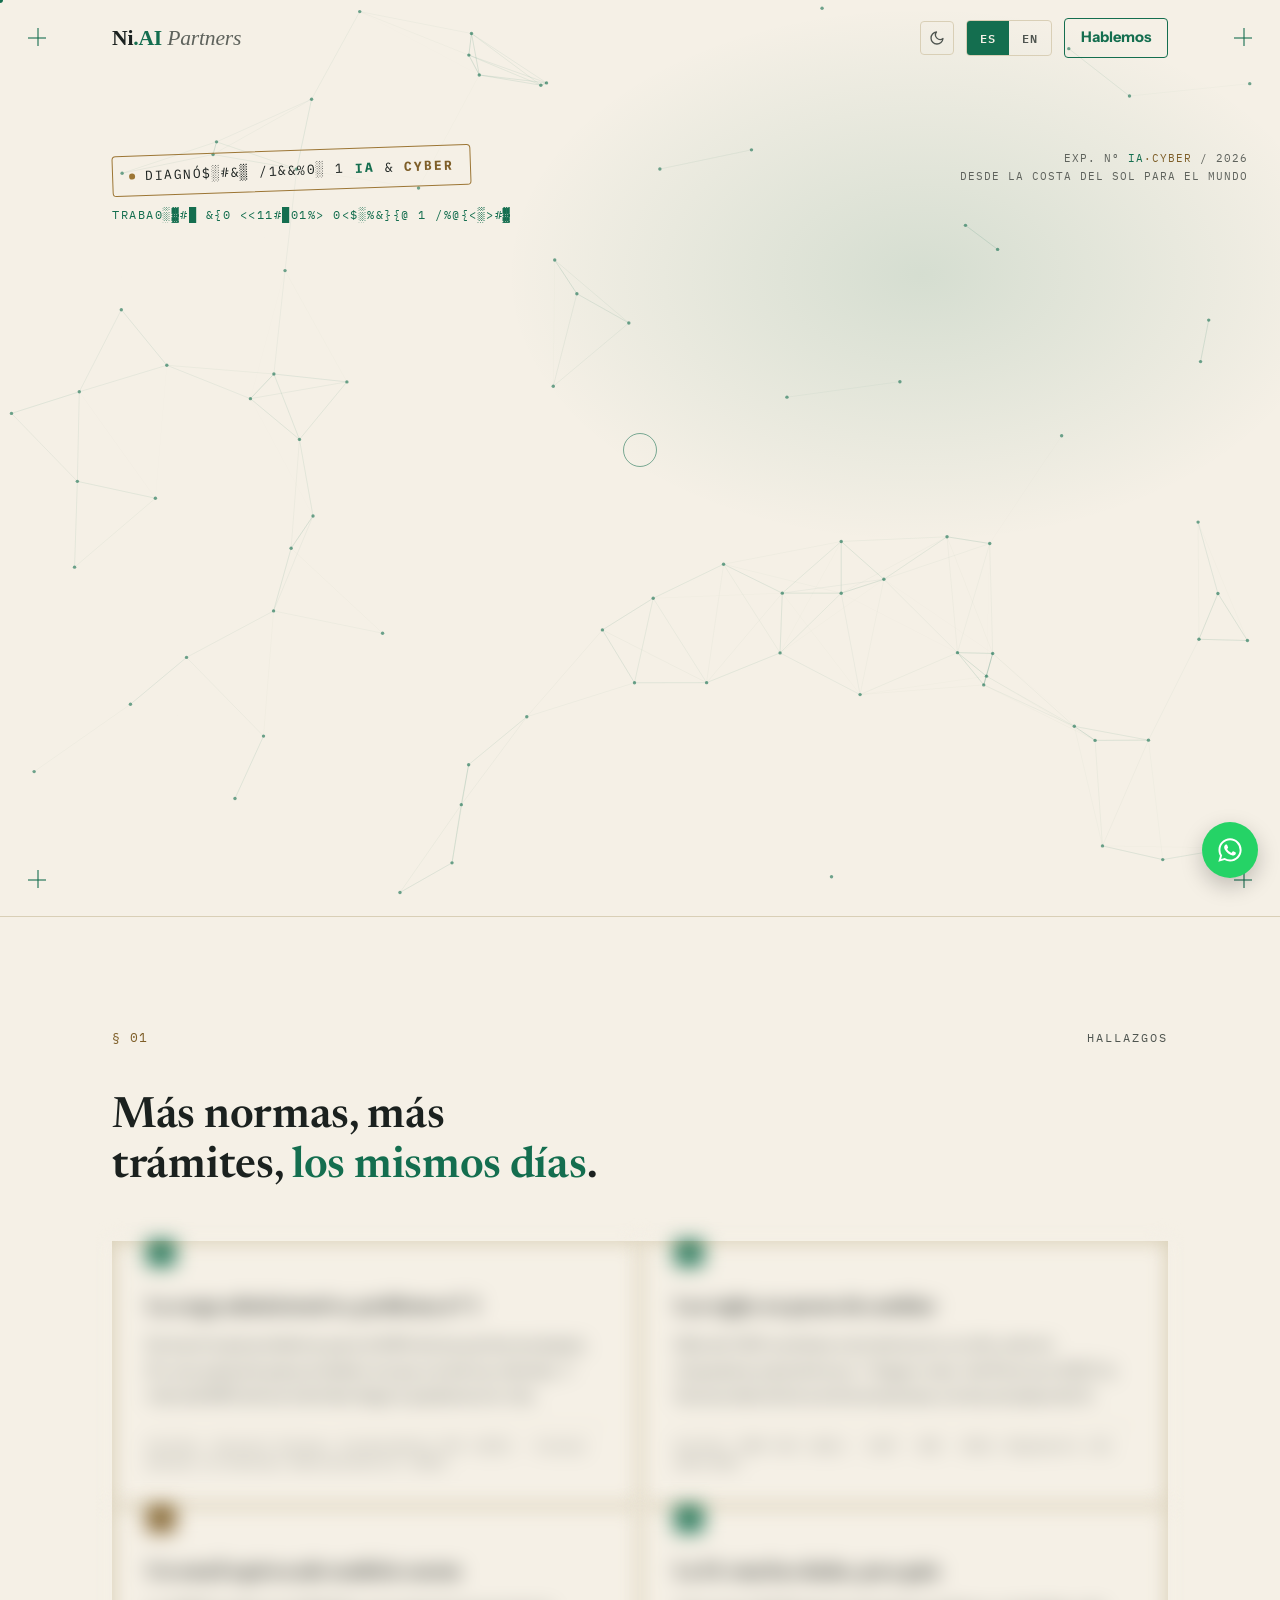
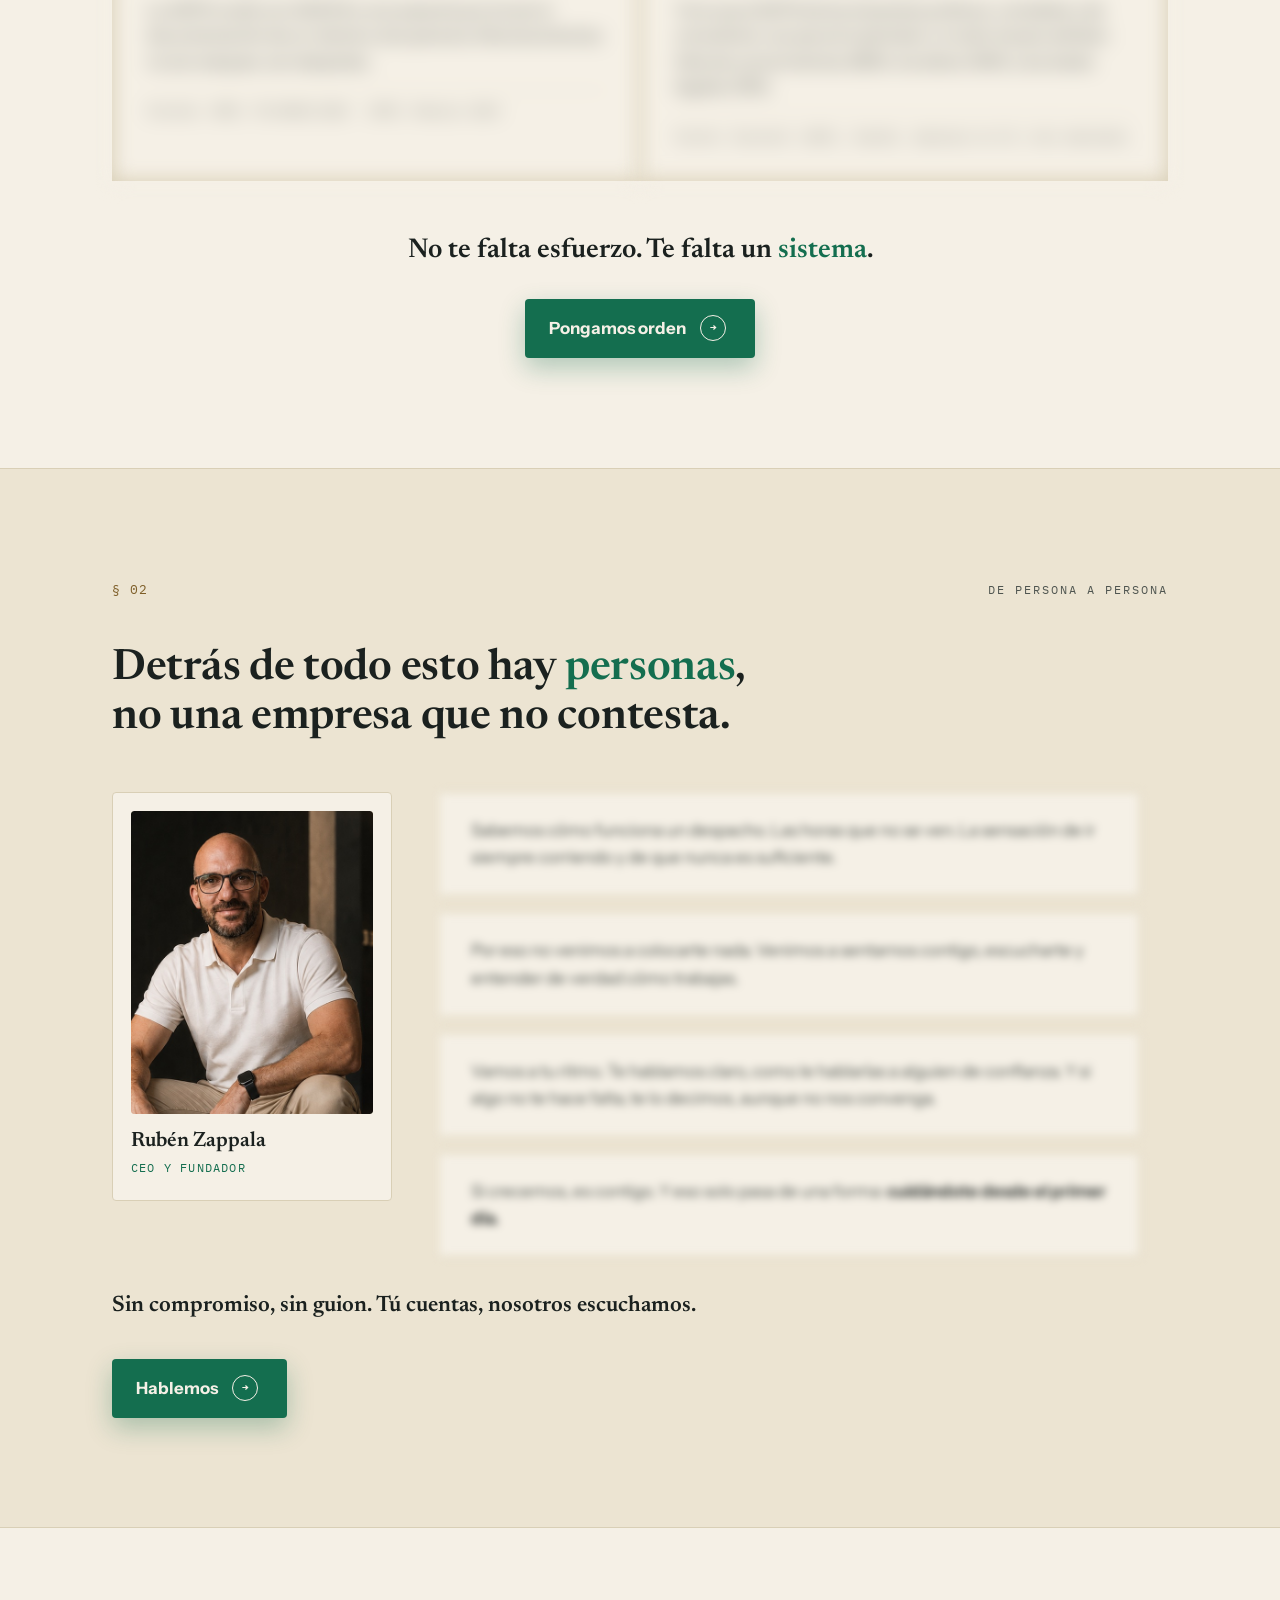
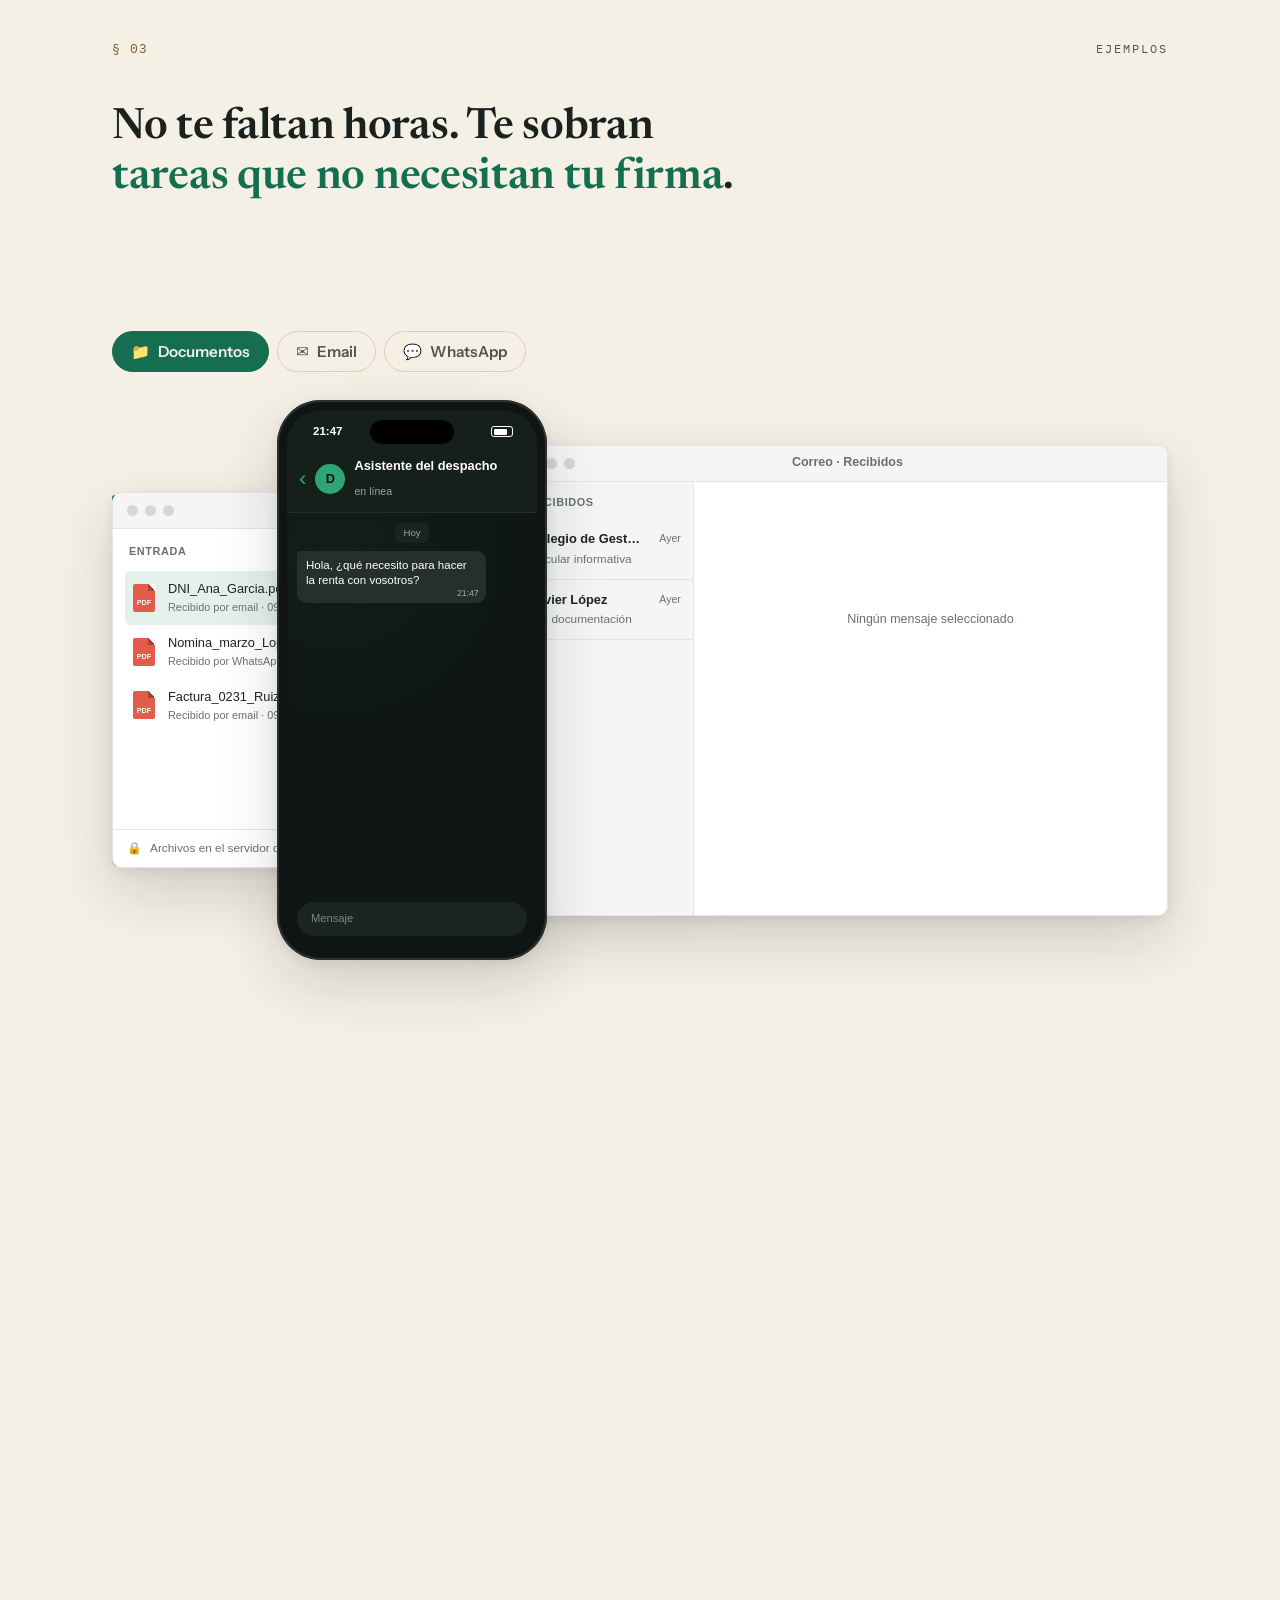
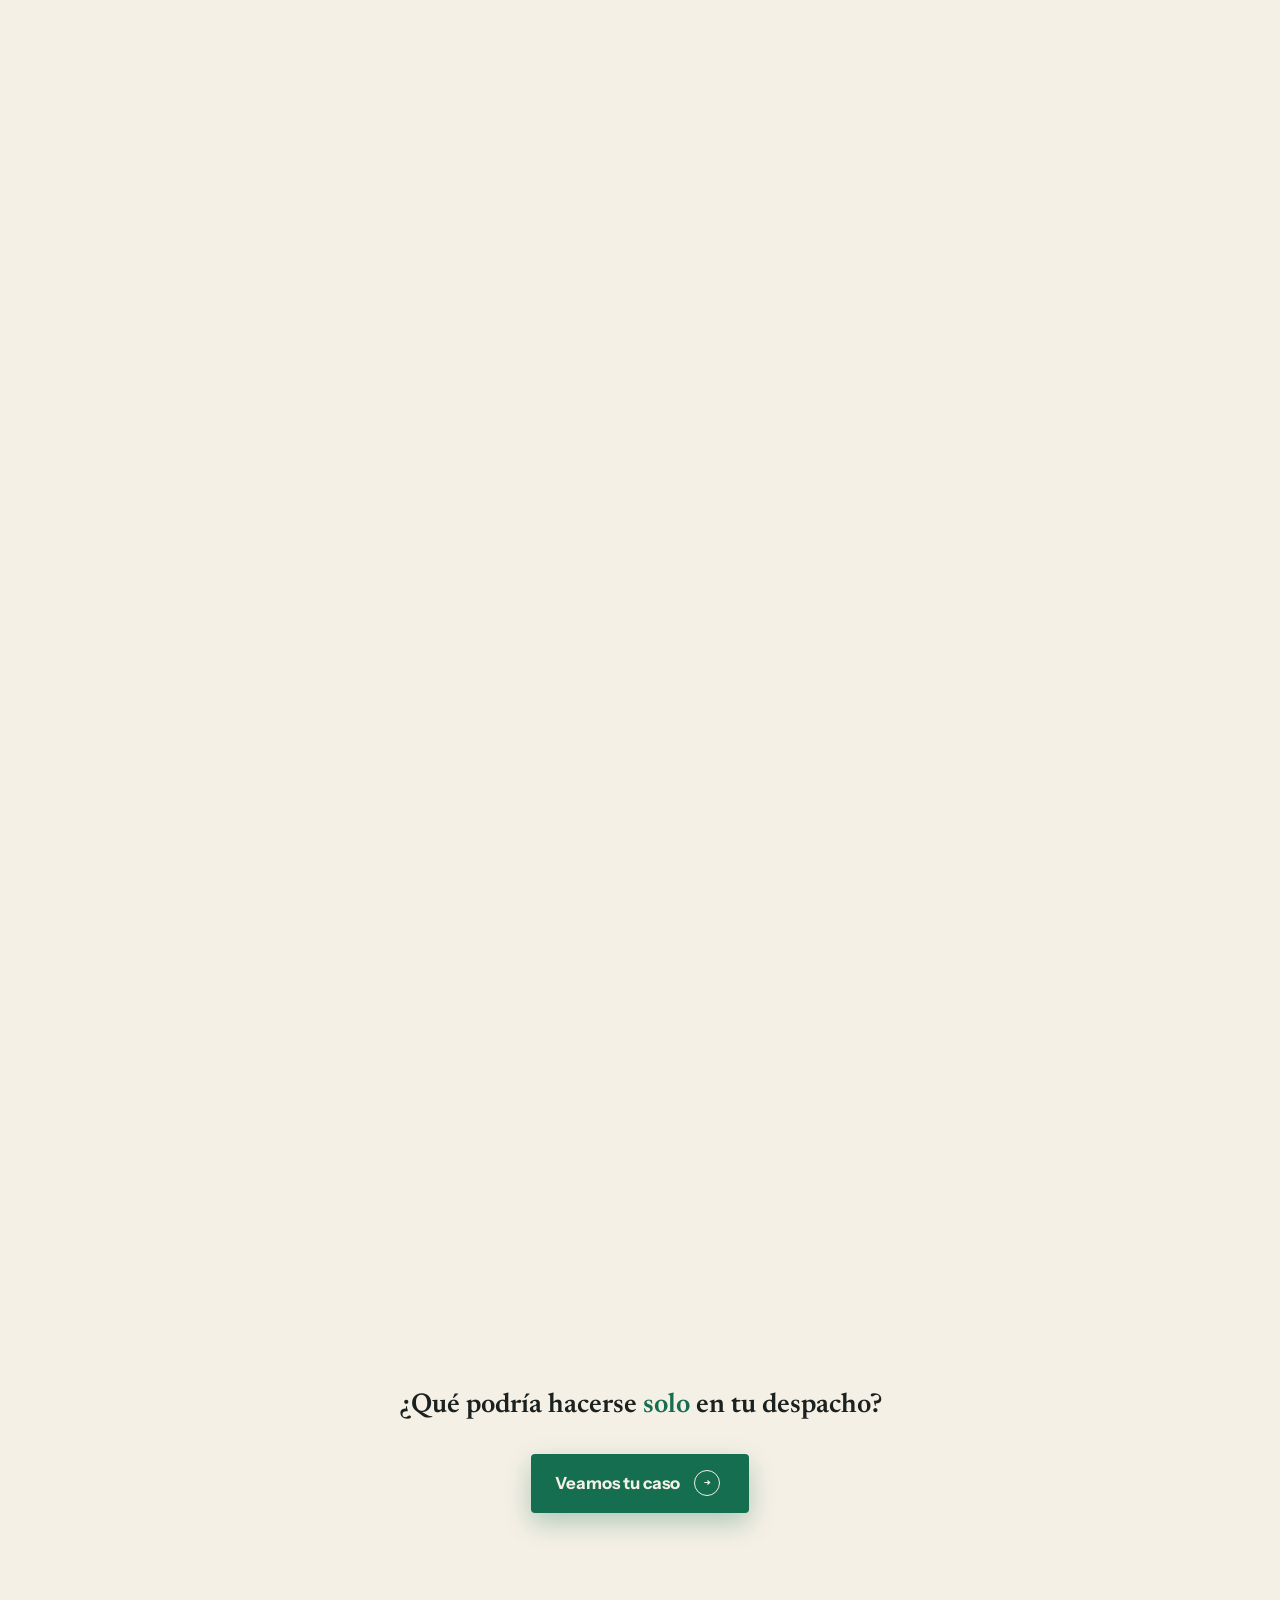
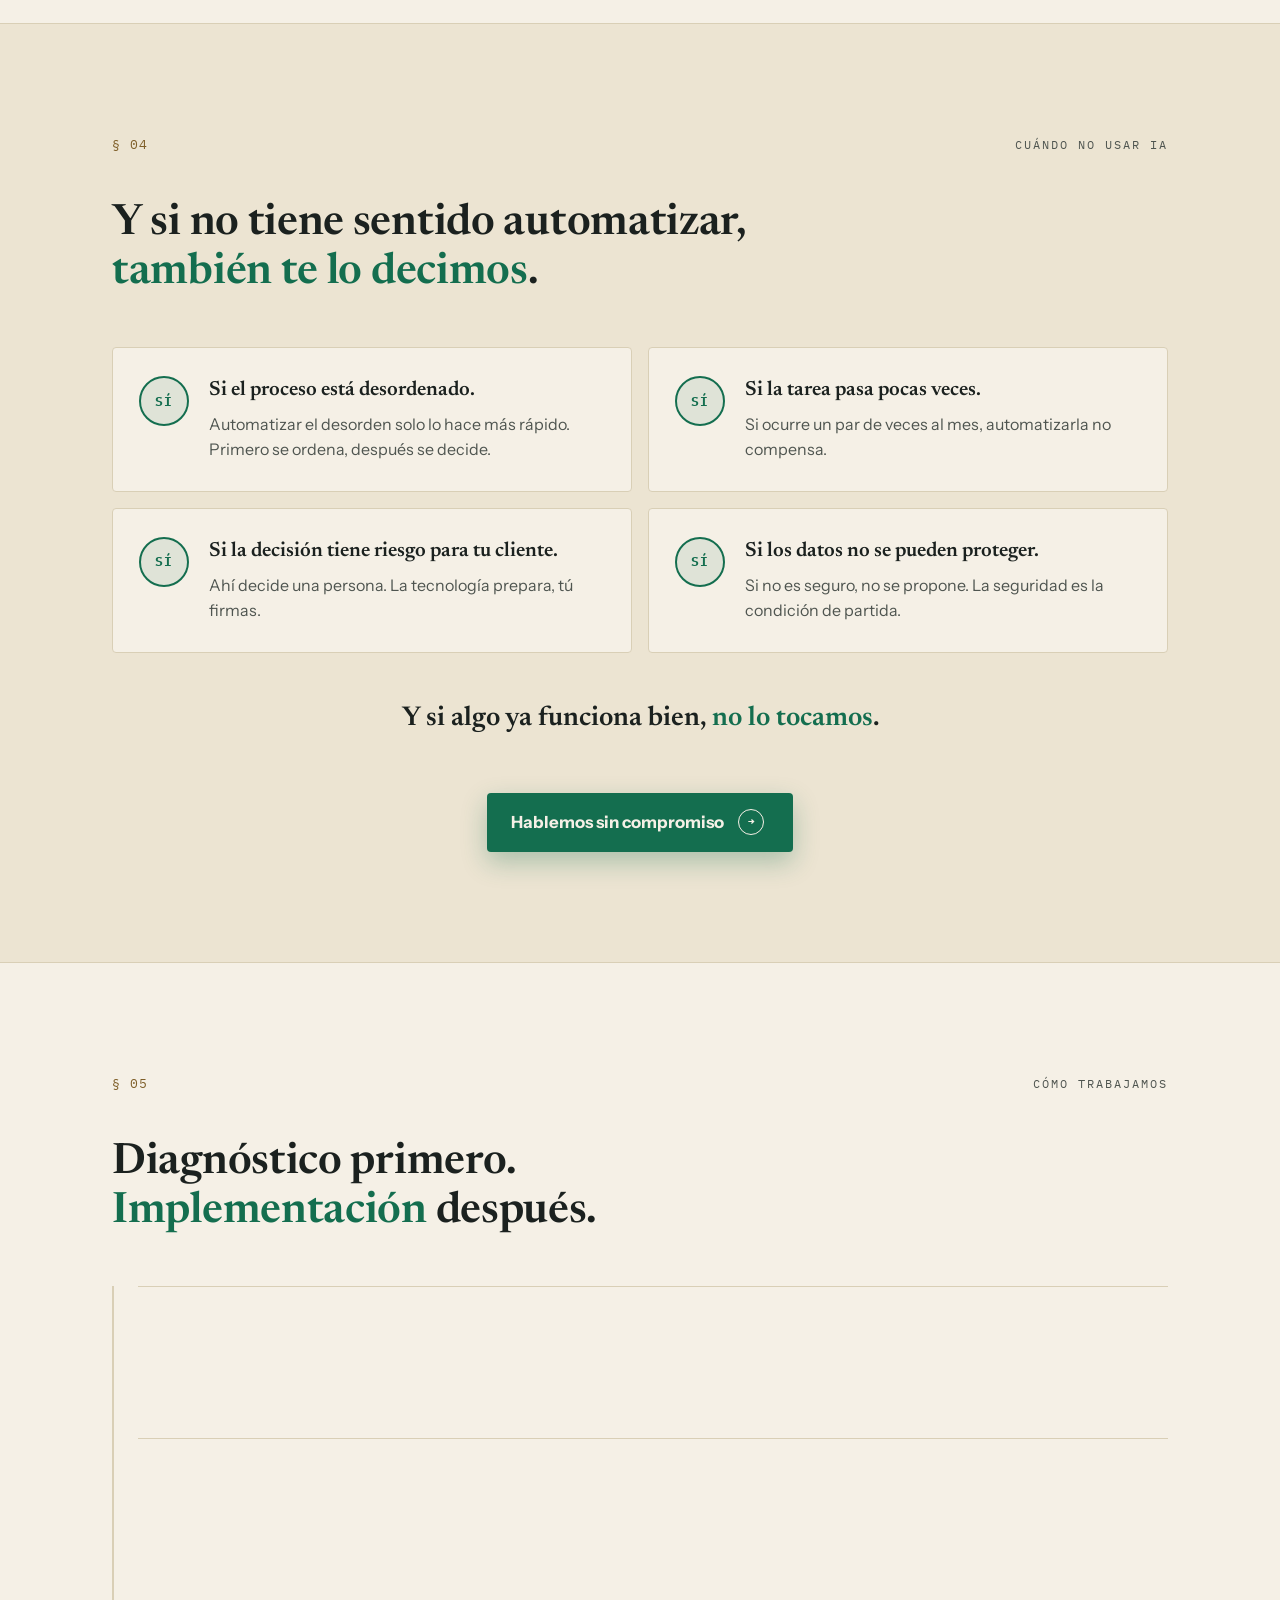
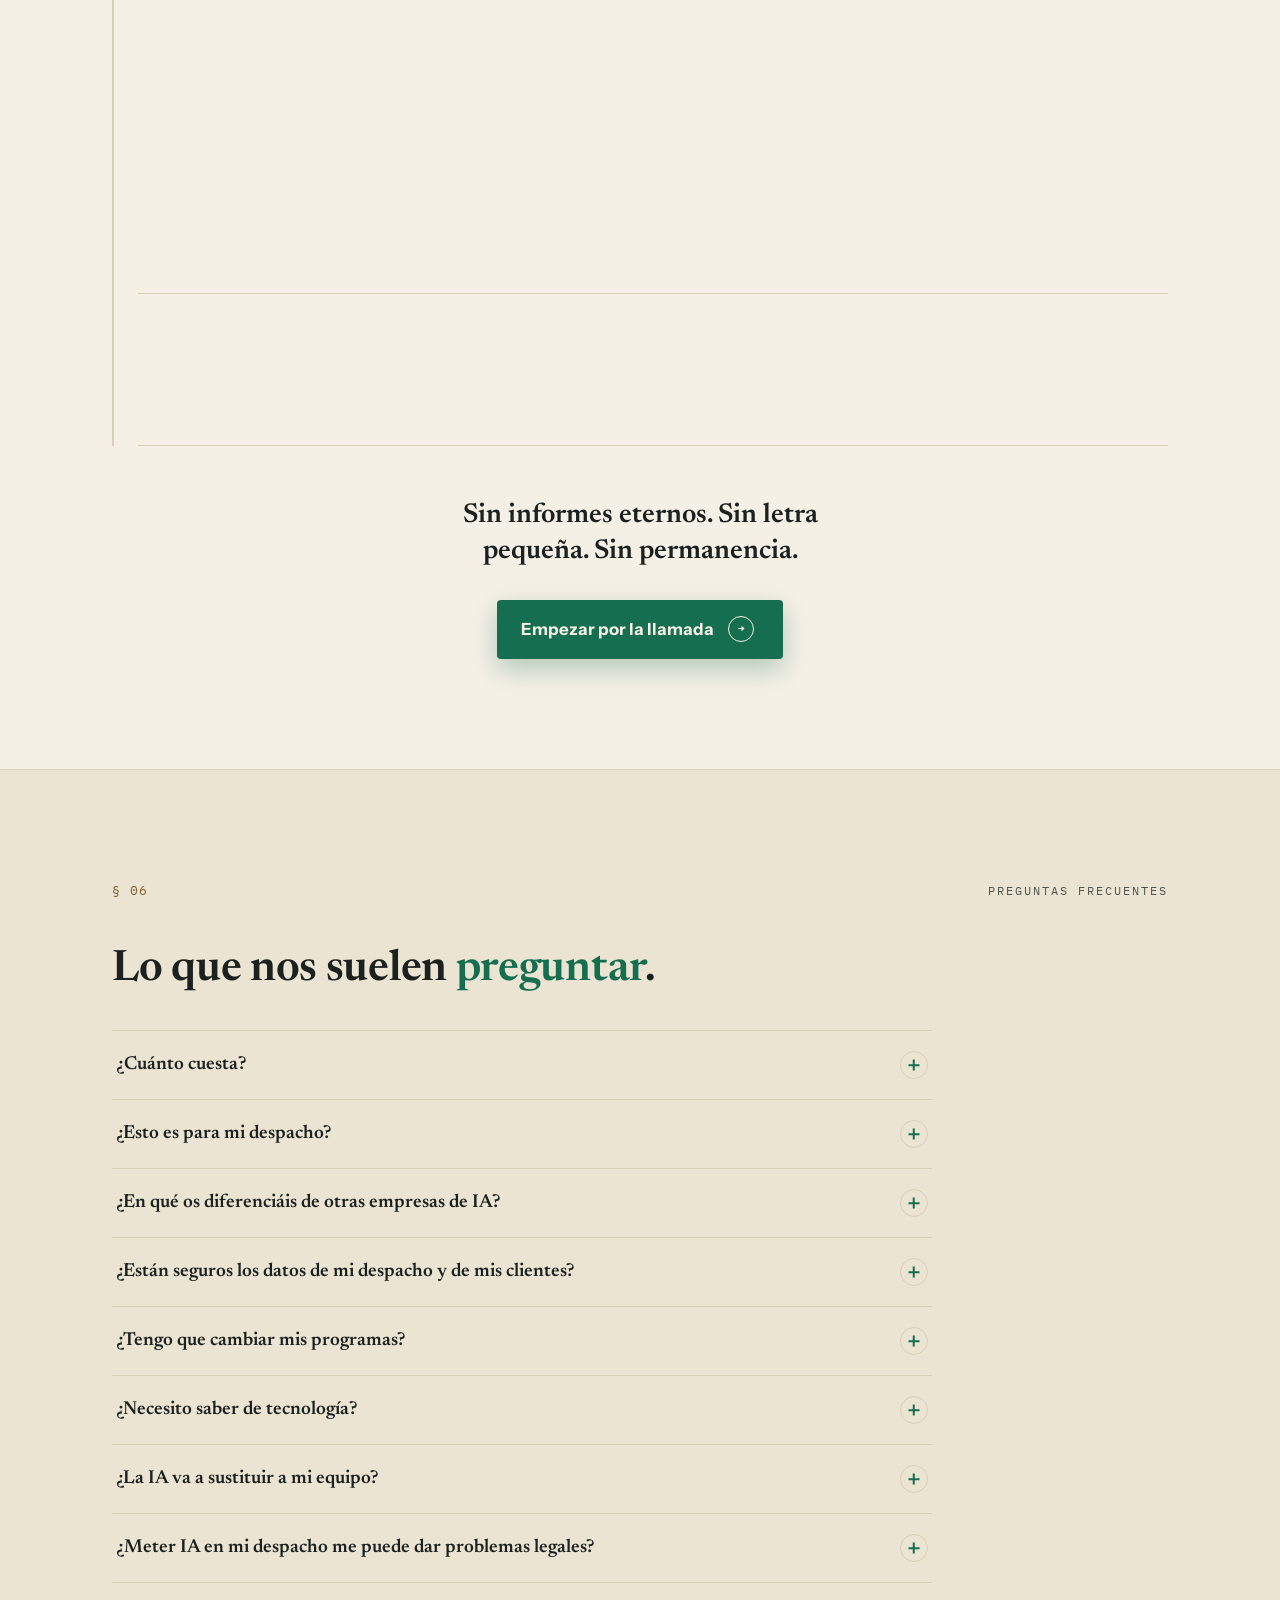
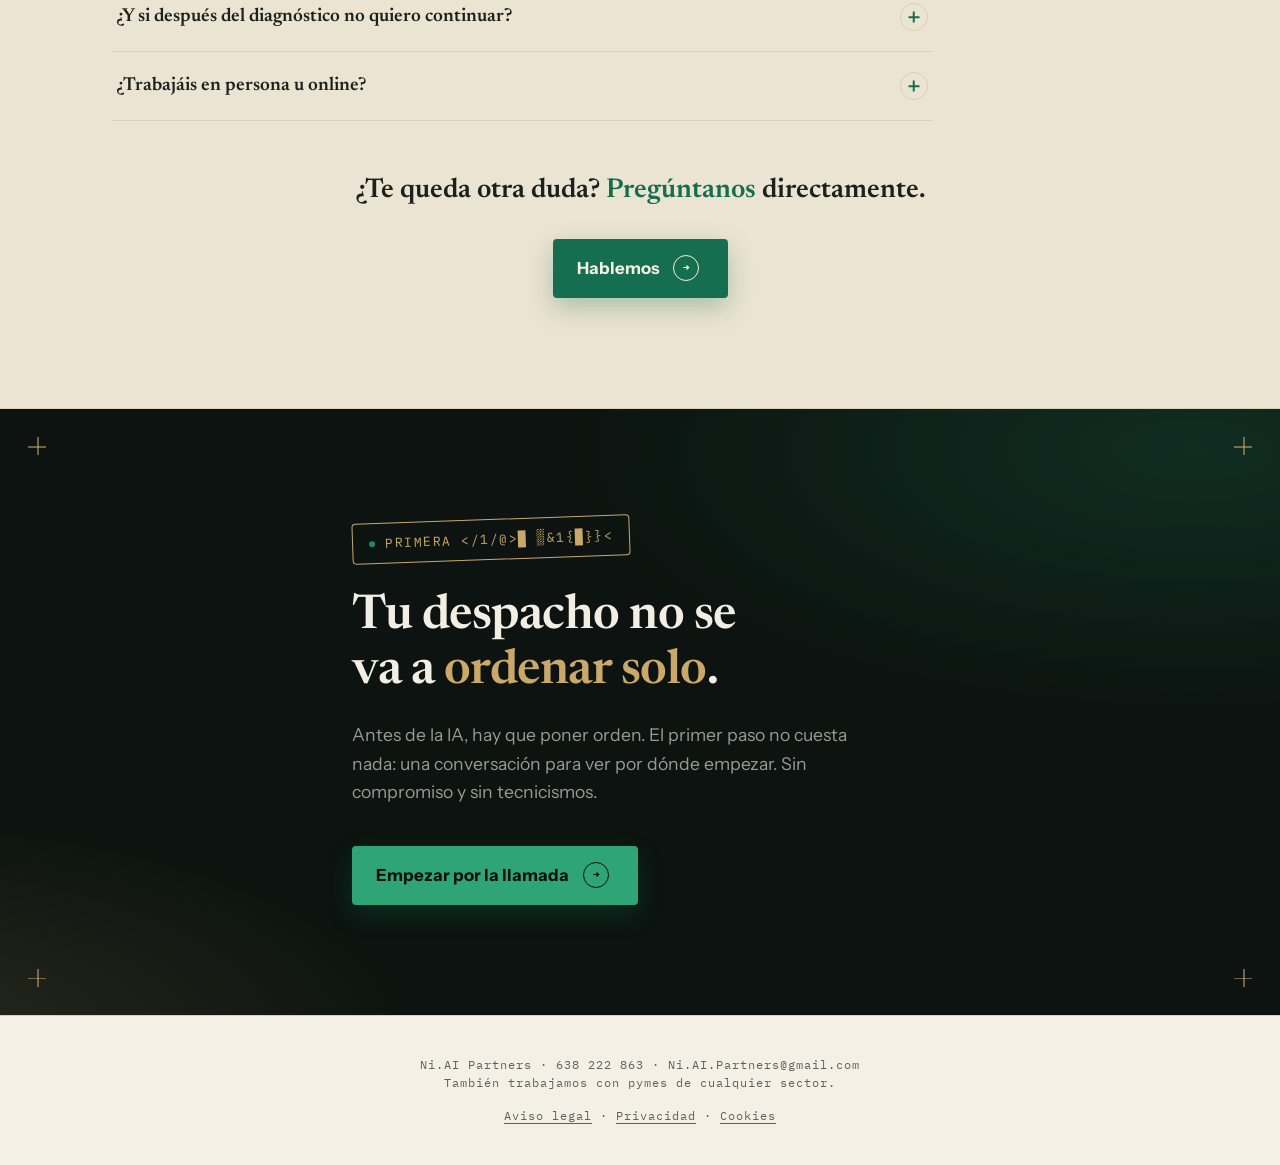
==== commit 9f1b92dc: "Traduce al inglés los textos de los ejemplos visuales Los textos de dentro de las animaciones (venta" ====
--- a/index.html
+++ b/index.html
@@ -598,7 +598,7 @@
       <p class="declara" data-es="Si crecemos, es contigo. Y eso solo pasa de una forma: <strong>cuidándote desde el primer día.</strong>" data-en="If we grow, it's with you. And that only happens one way: <strong>by taking care of you from day one.</strong>">Si crecemos, es contigo. Y eso solo pasa de una forma: <strong>cuidándote desde el primer día.</strong></p>
     </div>
     </div>
-    <p class="destacado will-reveal" data-es="Sin compromiso, sin guion. Tú cuentas, nosotros escuchamos." data-en="Shall we talk? No commitment, no script. You talk, we listen.">Sin compromiso, sin guion. Tú cuentas, nosotros escuchamos.</p>
+    <p class="destacado will-reveal" data-es="Sin compromiso, sin guion. Tú cuentas, nosotros escuchamos." data-en="No commitment, no script. You talk, we listen.">Sin compromiso, sin guion. Tú cuentas, nosotros escuchamos.</p>
     <a href="#contacto" class="cta" data-hot><span data-es="Hablemos" data-en="Let's talk">Hablemos</span> <span class="seal">→</span></a>
   </div>
 </section>
@@ -617,27 +617,27 @@
     <section class="row active" data-ej="docs">
       <div class="visual">
         <div class="win">
-          <div class="win-bar"><i></i><i></i><i></i><span>Documentos del despacho</span></div>
+          <div class="win-bar"><i></i><i></i><i></i><span data-es="Documentos del despacho" data-en="Firm documents">Documentos del despacho</span></div>
           <div class="files">
             <div class="pane">
-              <h4><span>Entrada</span><span class="pend">3</span></h4>
-              <div class="file" data-f="0"><span class="ico">PDF</span><span class="nm">DNI_Ana_Garcia.pdf<small>Recibido por email · 09:02</small></span><span class="chip"></span></div>
-              <div class="file" data-f="1"><span class="ico">PDF</span><span class="nm">Nomina_marzo_Lopez.pdf<small>Recibido por WhatsApp · 09:05</small></span><span class="chip"></span></div>
-              <div class="file" data-f="2"><span class="ico">PDF</span><span class="nm">Factura_0231_Ruiz.pdf<small>Recibido por email · 09:11</small></span><span class="chip"></span></div>
+              <h4><span data-es="Entrada" data-en="Inbox">Entrada</span><span class="pend">3</span></h4>
+              <div class="file" data-f="0"><span class="ico">PDF</span><span class="nm" data-es="DNI_Ana_Garcia.pdf<small>Recibido por email · 09:02</small>" data-en="ID_Ana_Garcia.pdf<small>Received by email · 09:02</small>">DNI_Ana_Garcia.pdf<small>Recibido por email · 09:02</small></span><span class="chip"></span></div>
+              <div class="file" data-f="1"><span class="ico">PDF</span><span class="nm" data-es="Nomina_marzo_Lopez.pdf<small>Recibido por WhatsApp · 09:05</small>" data-en="Payslip_March_Lopez.pdf<small>Received by WhatsApp · 09:05</small>">Nomina_marzo_Lopez.pdf<small>Recibido por WhatsApp · 09:05</small></span><span class="chip"></span></div>
+              <div class="file" data-f="2"><span class="ico">PDF</span><span class="nm" data-es="Factura_0231_Ruiz.pdf<small>Recibido por email · 09:11</small>" data-en="Invoice_0231_Ruiz.pdf<small>Received by email · 09:11</small>">Factura_0231_Ruiz.pdf<small>Recibido por email · 09:11</small></span><span class="chip"></span></div>
             </div>
             <div class="pane">
-              <h4><span>Clientes</span></h4>
+              <h4><span data-es="Clientes" data-en="Clients">Clientes</span></h4>
               <div class="fold"><svg viewBox="0 0 24 20" fill="currentColor"><path d="M1 3a2 2 0 0 1 2-2h6l2 2.5h10a2 2 0 0 1 2 2V17a2 2 0 0 1-2 2H3a2 2 0 0 1-2-2z"/></svg>García, Ana<span class="cnt">4</span></div>
               <div class="fold"><svg viewBox="0 0 24 20" fill="currentColor"><path d="M1 3a2 2 0 0 1 2-2h6l2 2.5h10a2 2 0 0 1 2 2V17a2 2 0 0 1-2 2H3a2 2 0 0 1-2-2z"/></svg>López, Javier<span class="cnt">7</span></div>
               <div class="fold"><svg viewBox="0 0 24 20" fill="currentColor"><path d="M1 3a2 2 0 0 1 2-2h6l2 2.5h10a2 2 0 0 1 2 2V17a2 2 0 0 1-2 2H3a2 2 0 0 1-2-2z"/></svg>Ruiz, Carmen<span class="cnt">2</span></div>
             </div>
           </div>
-          <div class="statusbar">🔒 Archivos en el servidor del despacho <b>· 3 archivados</b></div>
+          <div class="statusbar">🔒 <span data-es="Archivos en el servidor del despacho" data-en="Files on the firm's server">Archivos en el servidor del despacho</span> <b data-es="· 3 archivados" data-en="· 3 filed">· 3 archivados</b></div>
         </div>
       </div>
       <div class="info">
         <div class="ej-top"><span class="n">01</span><span class="ej-tag" data-es="Documentos que se archivan solos" data-en="Documents that file themselves">Documentos que se archivan solos</span></div>
-        <h3>Cada documento, en la carpeta de su cliente.</h3>
+        <h3 data-es="Cada documento, en la carpeta de su cliente." data-en="Every document, in its client's folder.">Cada documento, en la carpeta de su cliente.</h3>
         <p class="ilustrativo" data-es="Ejemplo ilustrativo" data-en="Illustrative example">Ejemplo ilustrativo</p>
         <button class="replay" type="button" data-es="↻ Ver otra vez" data-en="↻ Play again">↻ Ver otra vez</button>
       </div>
@@ -646,40 +646,40 @@
     <section class="row rev mailrow" data-ej="mail">
       <div class="visual">
         <div class="win">
-          <div class="win-bar"><i></i><i></i><i></i><span>Correo · Recibidos</span></div>
+          <div class="win-bar"><i></i><i></i><i></i><span data-es="Correo · Recibidos" data-en="Mail · Inbox">Correo · Recibidos</span></div>
           <div class="mailapp">
             <div class="inbox">
-              <h4>Recibidos</h4>
-              <div class="msg new"><span class="t">09:12</span><b>Ana Martín</b>¿Cómo va mi trámite?</div>
-              <div class="msg"><span class="t">Ayer</span><b>Colegio de Gestores</b>Circular informativa</div>
-              <div class="msg"><span class="t">Ayer</span><b>Javier López</b>Re: documentación</div>
+              <h4 data-es="Recibidos" data-en="Inbox">Recibidos</h4>
+              <div class="msg new"><span class="t">09:12</span><b>Ana Martín</b><span data-es="¿Cómo va mi trámite?" data-en="How's my case going?">¿Cómo va mi trámite?</span></div>
+              <div class="msg"><span class="t" data-es="Ayer" data-en="Yesterday">Ayer</span><b data-es="Colegio de Gestores" data-en="Association of Administrative Agents">Colegio de Gestores</b><span data-es="Circular informativa" data-en="Information circular">Circular informativa</span></div>
+              <div class="msg"><span class="t" data-es="Ayer" data-en="Yesterday">Ayer</span><b>Javier López</b><span data-es="Re: documentación" data-en="Re: documents">Re: documentación</span></div>
             </div>
             <div class="read">
-              <p class="empty">Ningún mensaje seleccionado</p>
+              <p class="empty" data-es="Ningún mensaje seleccionado" data-en="No message selected">Ningún mensaje seleccionado</p>
               <div class="mail-open">
-                <p class="subj">¿Cómo va mi trámite?</p>
-                <div class="from"><span class="avatar">AM</span><span><b style="color:var(--win-txt)">Ana Martín</b><br>Hoy, 09:12</span></div>
-                <p class="body">Hola, ¿sabéis algo de mi expediente? Gracias.</p>
+                <p class="subj" data-es="¿Cómo va mi trámite?" data-en="How's my case going?">¿Cómo va mi trámite?</p>
+                <div class="from"><span class="avatar">AM</span><span><b style="color:var(--win-txt)">Ana Martín</b><br><span data-es="Hoy, 09:12" data-en="Today, 09:12">Hoy, 09:12</span></span></div>
+                <p class="body" data-es="Hola, ¿sabéis algo de mi expediente? Gracias." data-en="Hi, any news on my case? Thanks.">Hola, ¿sabéis algo de mi expediente? Gracias.</p>
                 <div class="draft">
                   <p class="lbl">✦ Respuesta preparada automáticamente</p>
                   <p class="txt"></p>
-                  <div class="acts"><span class="btn">Editar</span><span class="btn pri">Aprobar y enviar</span></div>
+                  <div class="acts"><span class="btn" data-es="Editar" data-en="Edit">Editar</span><span class="btn pri" data-es="Aprobar y enviar" data-en="Approve and send">Aprobar y enviar</span></div>
                 </div>
               </div>
             </div>
           </div>
           <svg class="cursor" viewBox="0 0 24 24"><path d="M4 2l15 10-7 1.5L9 21z" fill="#fff" stroke="#111" stroke-width="1.4" stroke-linejoin="round"/></svg>
-          <div class="toast">✓ Enviado · revisado por ti</div>
+          <div class="toast" data-es="✓ Enviado · revisado por ti" data-en="✓ Sent · reviewed by you">✓ Enviado · revisado por ti</div>
         </div>
       </div>
       <div class="info">
         <div class="ej-top"><span class="n">02</span><span class="ej-tag" data-es="Emails que se contestan solos, con tu visto bueno" data-en="Emails that answer themselves, with your approval">Emails que se contestan solos, con tu visto bueno</span></div>
-        <h3>La respuesta, preparada. Tú decides si sale.</h3>
+        <h3 data-es="La respuesta, preparada. Tú decides si sale." data-en="The reply, ready. You decide if it goes out.">La respuesta, preparada. Tú decides si sale.</h3>
         <ol class="pasos">
-          <li>Llega el email</li>
-          <li>Se prepara sola</li>
-          <li>Tú das el visto bueno</li>
-          <li>Enviado</li>
+          <li data-es="Llega el email" data-en="Email arrives">Llega el email</li>
+          <li data-es="Se prepara sola" data-en="It drafts itself">Se prepara sola</li>
+          <li data-es="Tú das el visto bueno" data-en="You approve">Tú das el visto bueno</li>
+          <li data-es="Enviado" data-en="Sent">Enviado</li>
         </ol>
         <p class="ilustrativo" data-es="Ejemplo ilustrativo" data-en="Illustrative example">Ejemplo ilustrativo</p>
         <button class="replay" type="button" data-es="↻ Ver otra vez" data-en="↻ Play again">↻ Ver otra vez</button>
@@ -693,24 +693,24 @@
             <div class="island"></div>
             <div class="sbar"><span class="hh">21:47</span><span class="bat"></span></div>
             <div class="scr s-chat">
-              <div class="chat-head"><span class="back">‹</span><span class="cav">D</span><span><b>Asistente del despacho</b><small class="estado">en línea</small></span></div>
+              <div class="chat-head"><span class="back">‹</span><span class="cav">D</span><span><b data-es="Asistente del despacho" data-en="Firm assistant">Asistente del despacho</b><small class="estado">en línea</small></span></div>
               <div class="chat-body">
-                <div class="day-chip">Hoy</div>
-                <div class="bub c">Hola, ¿qué necesito para hacer la renta con vosotros?<span class="hm">21:47</span></div>
-                <div class="bub a">¡Hola! Te envío la lista de documentos. ¿Quieres que te reserve una cita para revisarlo juntos?<span class="hm">21:47</span></div>
-                <div class="bub c">Sí, mañana por la mañana si puede ser.<span class="hm">21:48</span></div>
-                <div class="bub a">Hecho: mañana a las 10:00. Te llegará un recordatorio. ¡Buenas noches!<span class="hm">21:48</span></div>
+                <div class="day-chip" data-es="Hoy" data-en="Today">Hoy</div>
+                <div class="bub c"><span data-es="Hola, ¿qué necesito para hacer la renta con vosotros?" data-en="Hi, what do I need to file my tax return with you?">Hola, ¿qué necesito para hacer la renta con vosotros?</span><span class="hm">21:47</span></div>
+                <div class="bub a"><span data-es="¡Hola! Te envío la lista de documentos. ¿Quieres que te reserve una cita para revisarlo juntos?" data-en="Hi! I'll send you the list of documents. Would you like me to book an appointment to go over it together?">¡Hola! Te envío la lista de documentos. ¿Quieres que te reserve una cita para revisarlo juntos?</span><span class="hm">21:47</span></div>
+                <div class="bub c"><span data-es="Sí, mañana por la mañana si puede ser." data-en="Yes, tomorrow morning if possible.">Sí, mañana por la mañana si puede ser.</span><span class="hm">21:48</span></div>
+                <div class="bub a"><span data-es="Hecho: mañana a las 10:00. Te llegará un recordatorio. ¡Buenas noches!" data-en="Done: tomorrow at 10:00. You'll get a reminder. Good night!">Hecho: mañana a las 10:00. Te llegará un recordatorio. ¡Buenas noches!</span><span class="hm">21:48</span></div>
                 <div class="typing"><i></i><i></i><i></i></div>
               </div>
-              <div class="chat-input"><span>Mensaje</span></div>
+              <div class="chat-input"><span data-es="Mensaje" data-en="Message">Mensaje</span></div>
             </div>
             <div class="scr s-lock">
-              <p class="day">Martes</p>
+              <p class="day" data-es="Martes" data-en="Tuesday">Martes</p>
               <p class="clock">08:00</p>
               <div class="notif">
-                <div class="top"><i></i>Asistente del despacho<span>ahora</span></div>
-                <b>Resumen de la noche</b>
-                1 consulta atendida · 1 cita reservada: hoy, 10:00.
+                <div class="top" data-es="<i></i>Asistente del despacho<span>ahora</span>" data-en="<i></i>Firm assistant<span>now</span>"><i></i>Asistente del despacho<span>ahora</span></div>
+                <b data-es="Resumen de la noche" data-en="Overnight summary">Resumen de la noche</b>
+                <span data-es="1 consulta atendida · 1 cita reservada: hoy, 10:00." data-en="1 enquiry handled · 1 appointment booked: today, 10:00.">1 consulta atendida · 1 cita reservada: hoy, 10:00.</span>
               </div>
             </div>
           </div>
@@ -718,7 +718,7 @@
       </div>
       <div class="info">
         <div class="ej-top"><span class="n">03</span><span class="ej-tag" data-es="WhatsApp que atiende fuera de horario" data-en="WhatsApp that answers after hours">WhatsApp que atiende fuera de horario</span></div>
-        <h3>Ningún WhatsApp se queda sin respuesta, aunque llegue de noche.</h3>
+        <h3 data-es="Ningún WhatsApp se queda sin respuesta, aunque llegue de noche." data-en="No WhatsApp goes unanswered, even if it arrives at night.">Ningún WhatsApp se queda sin respuesta, aunque llegue de noche.</h3>
         <p class="ilustrativo" data-es="Ejemplo ilustrativo" data-en="Illustrative example">Ejemplo ilustrativo</p>
         <button class="replay" type="button" data-es="↻ Ver otra vez" data-en="↻ Play again">↻ Ver otra vez</button>
       </div>
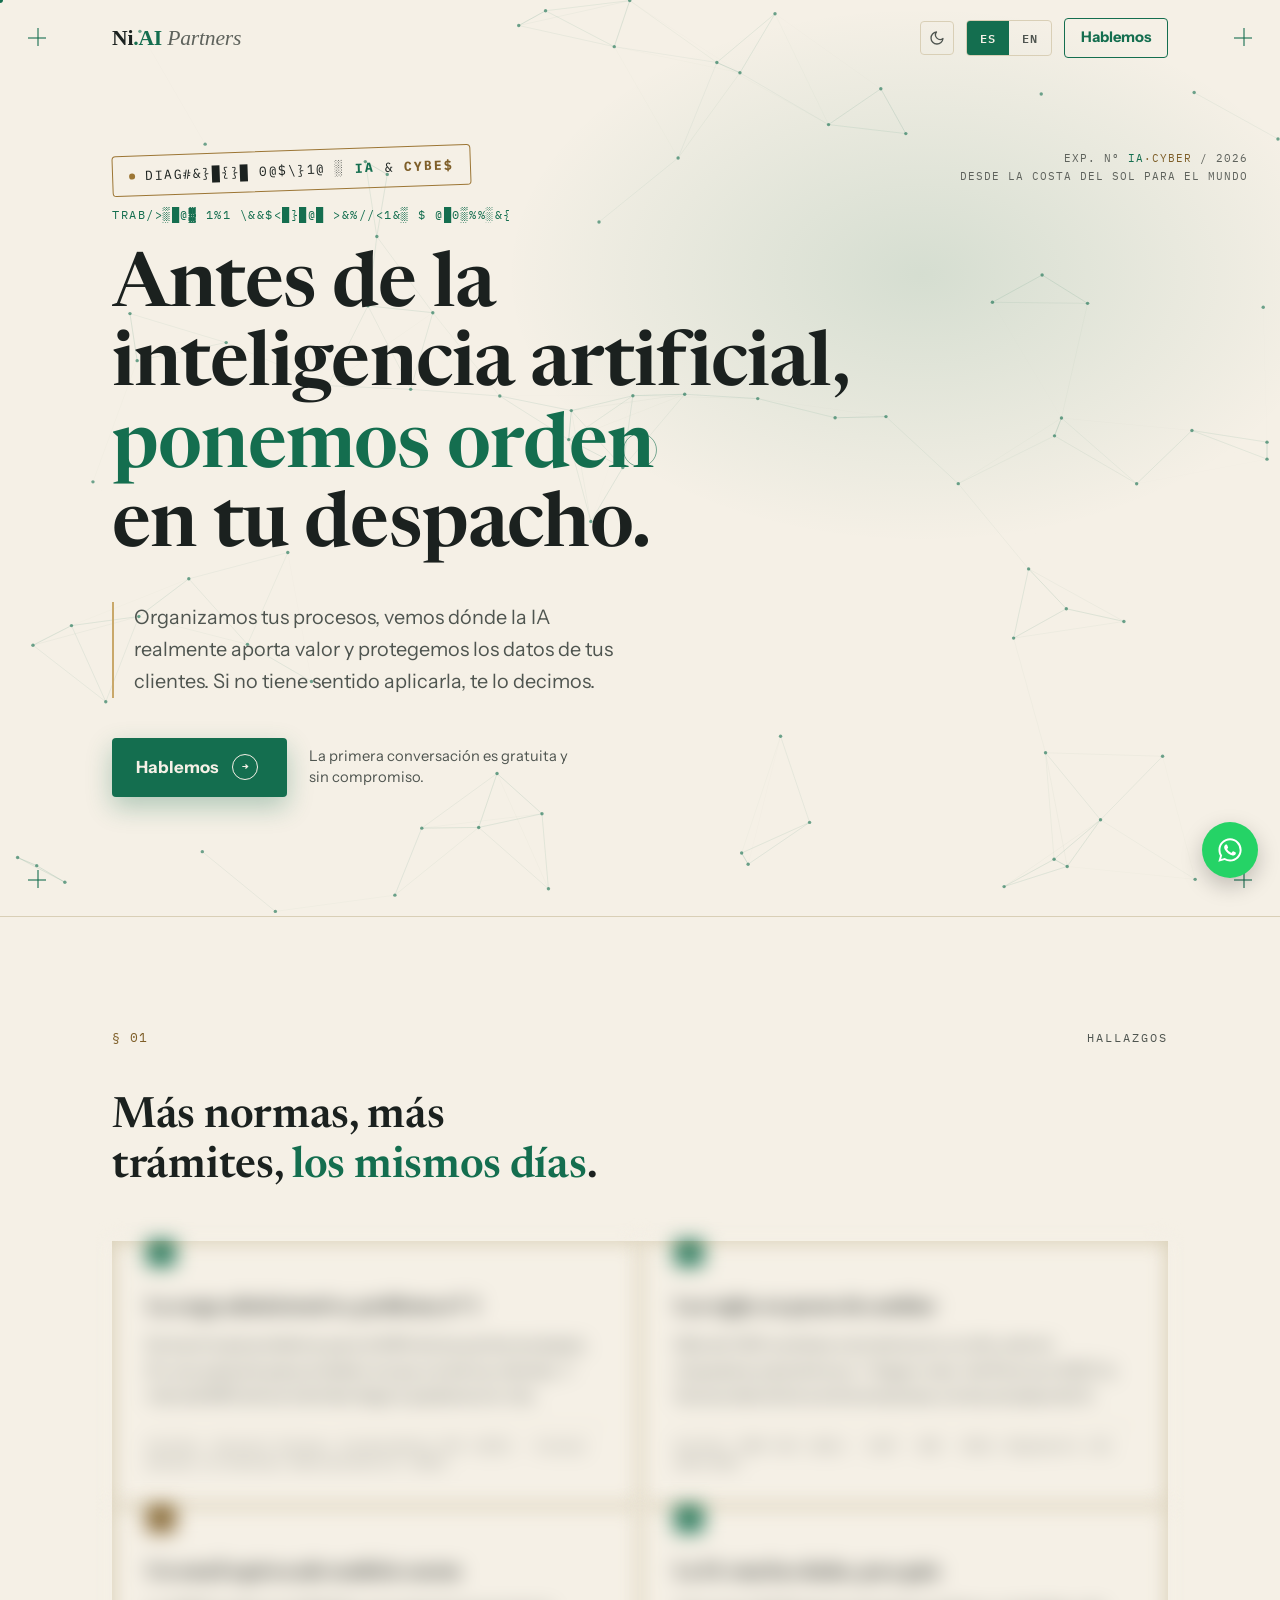
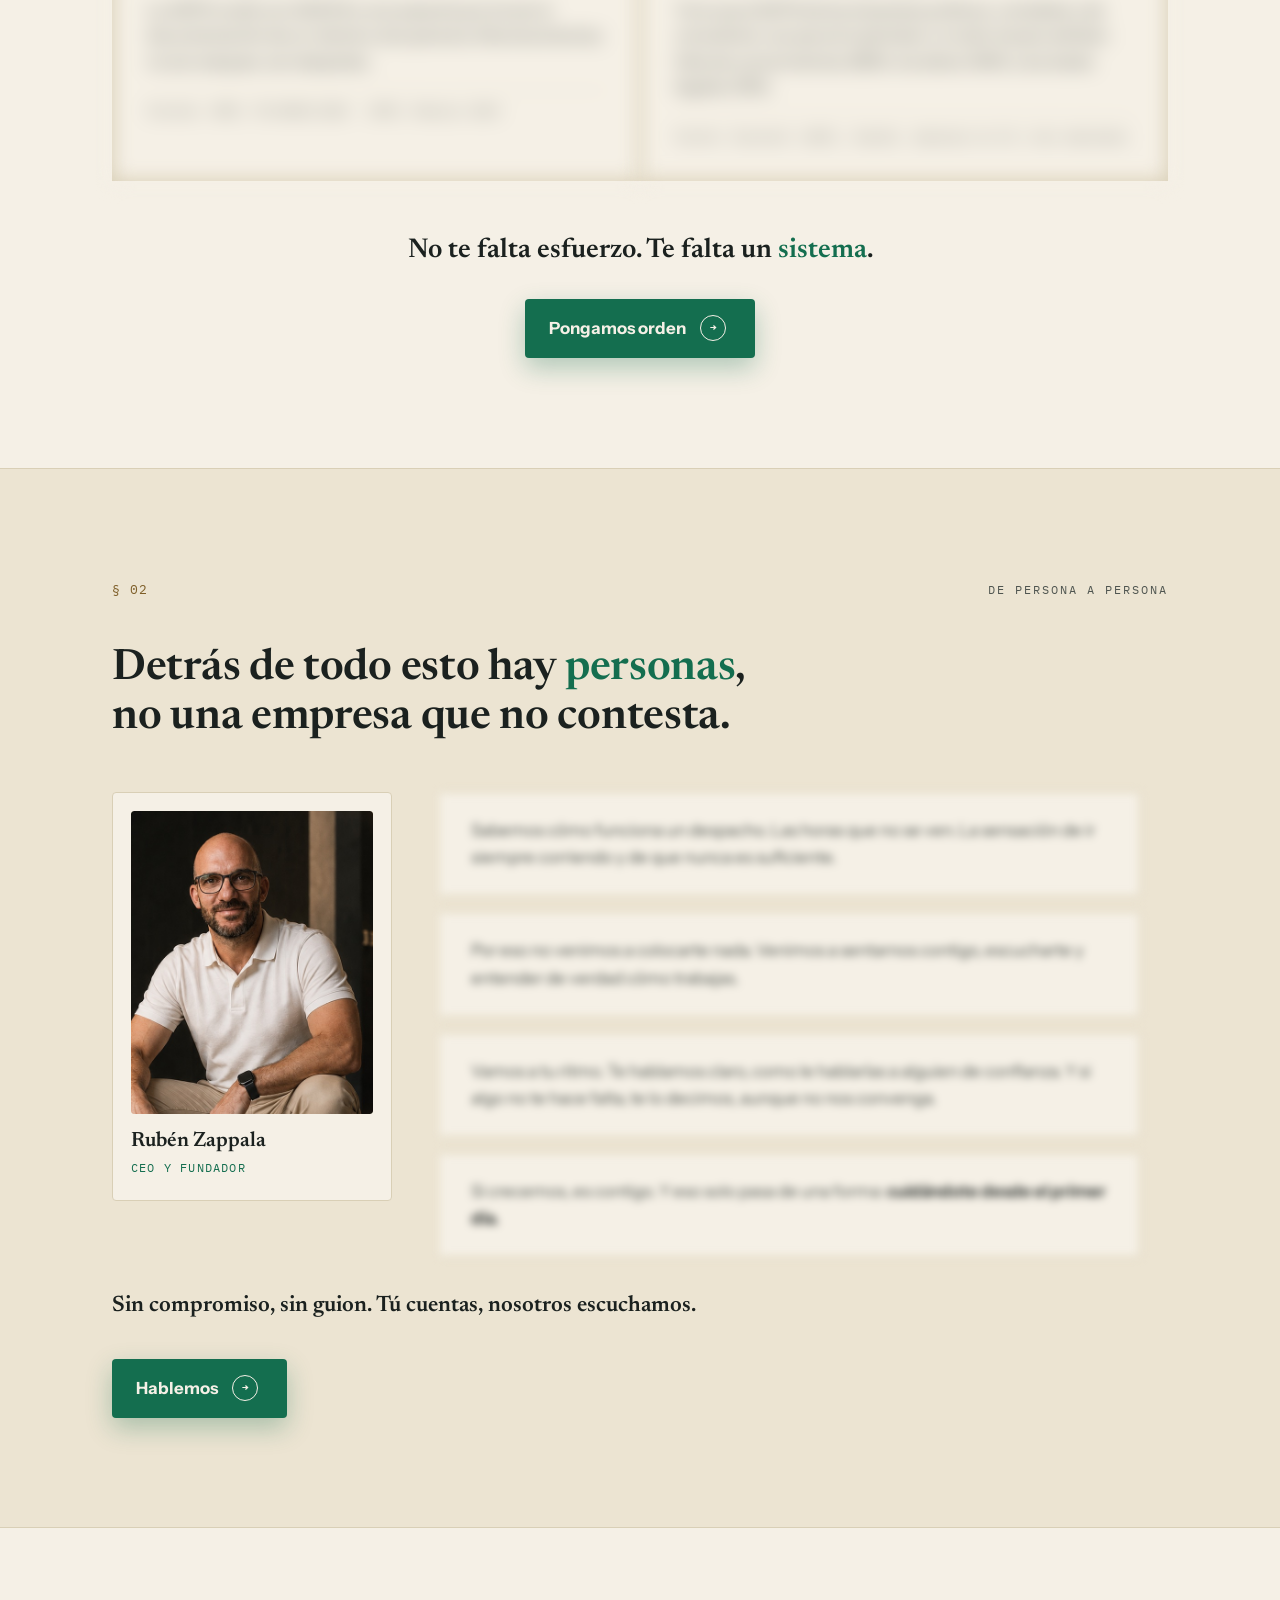
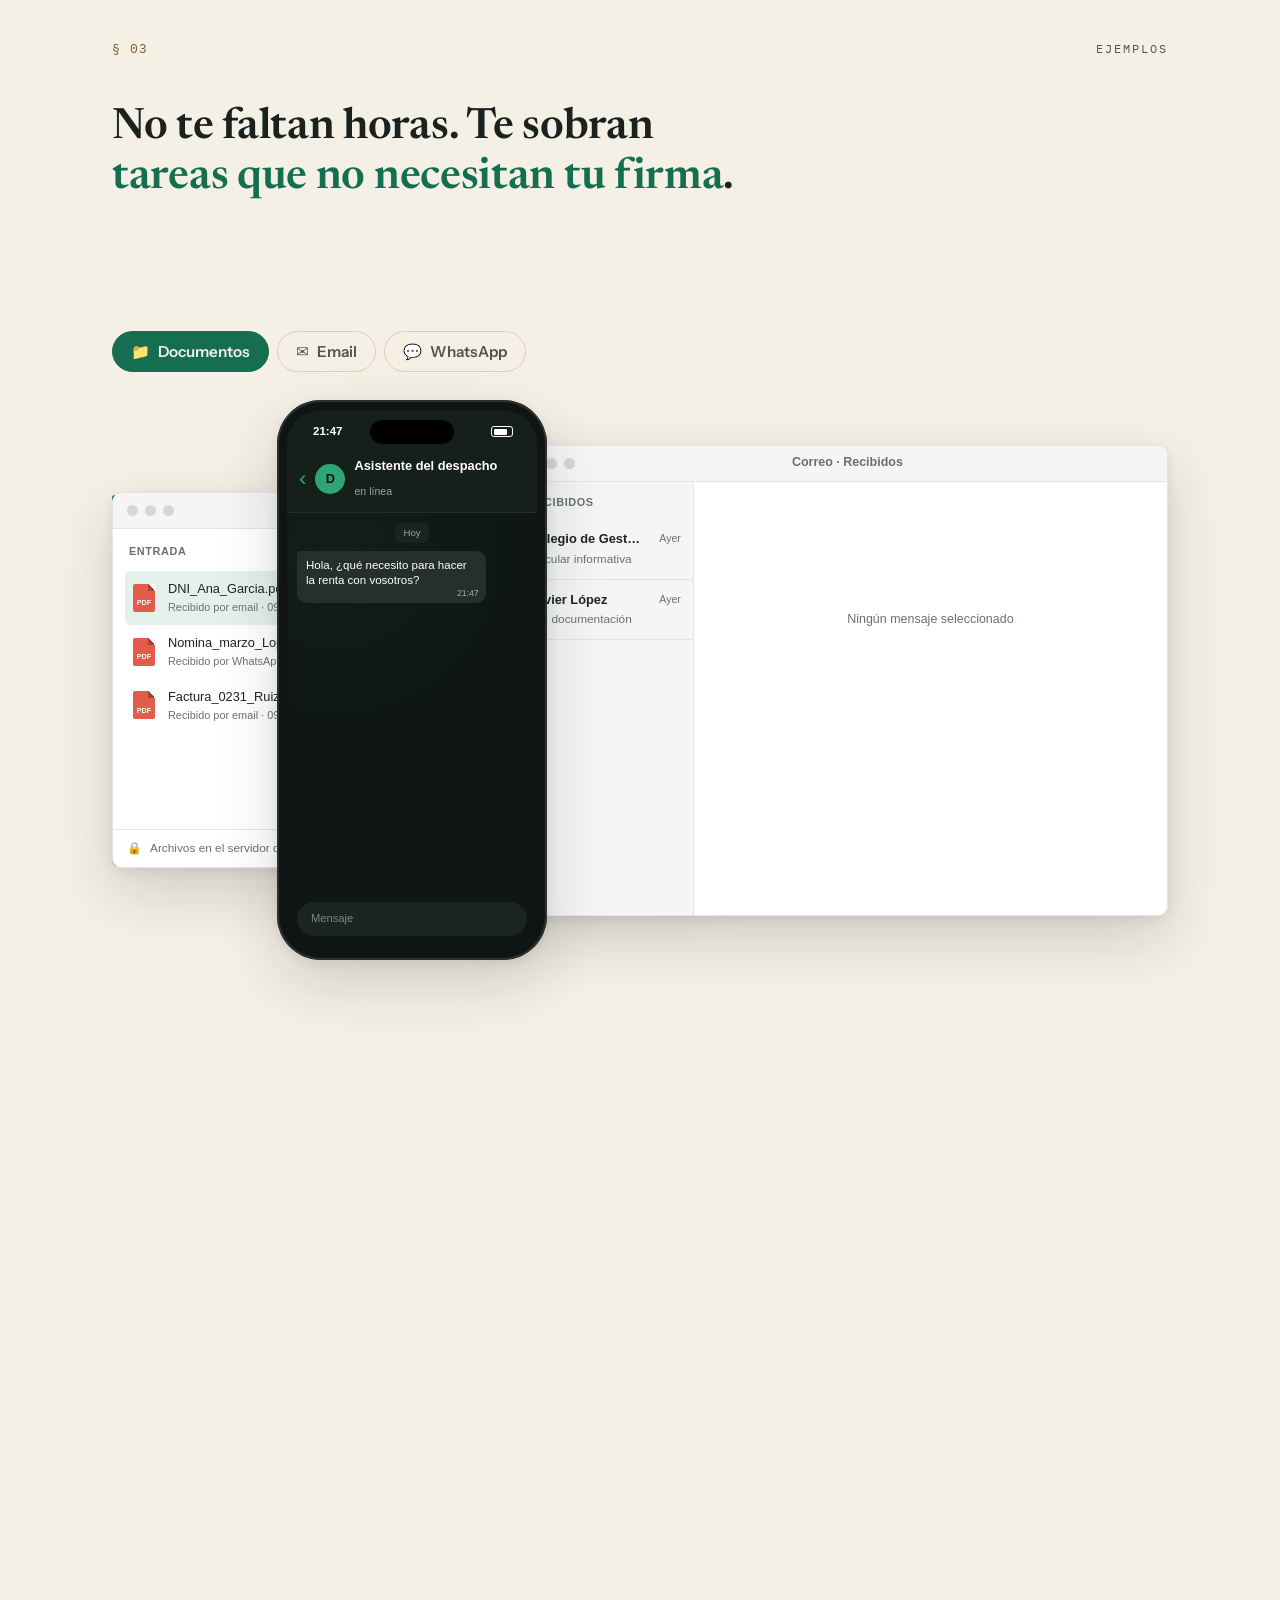
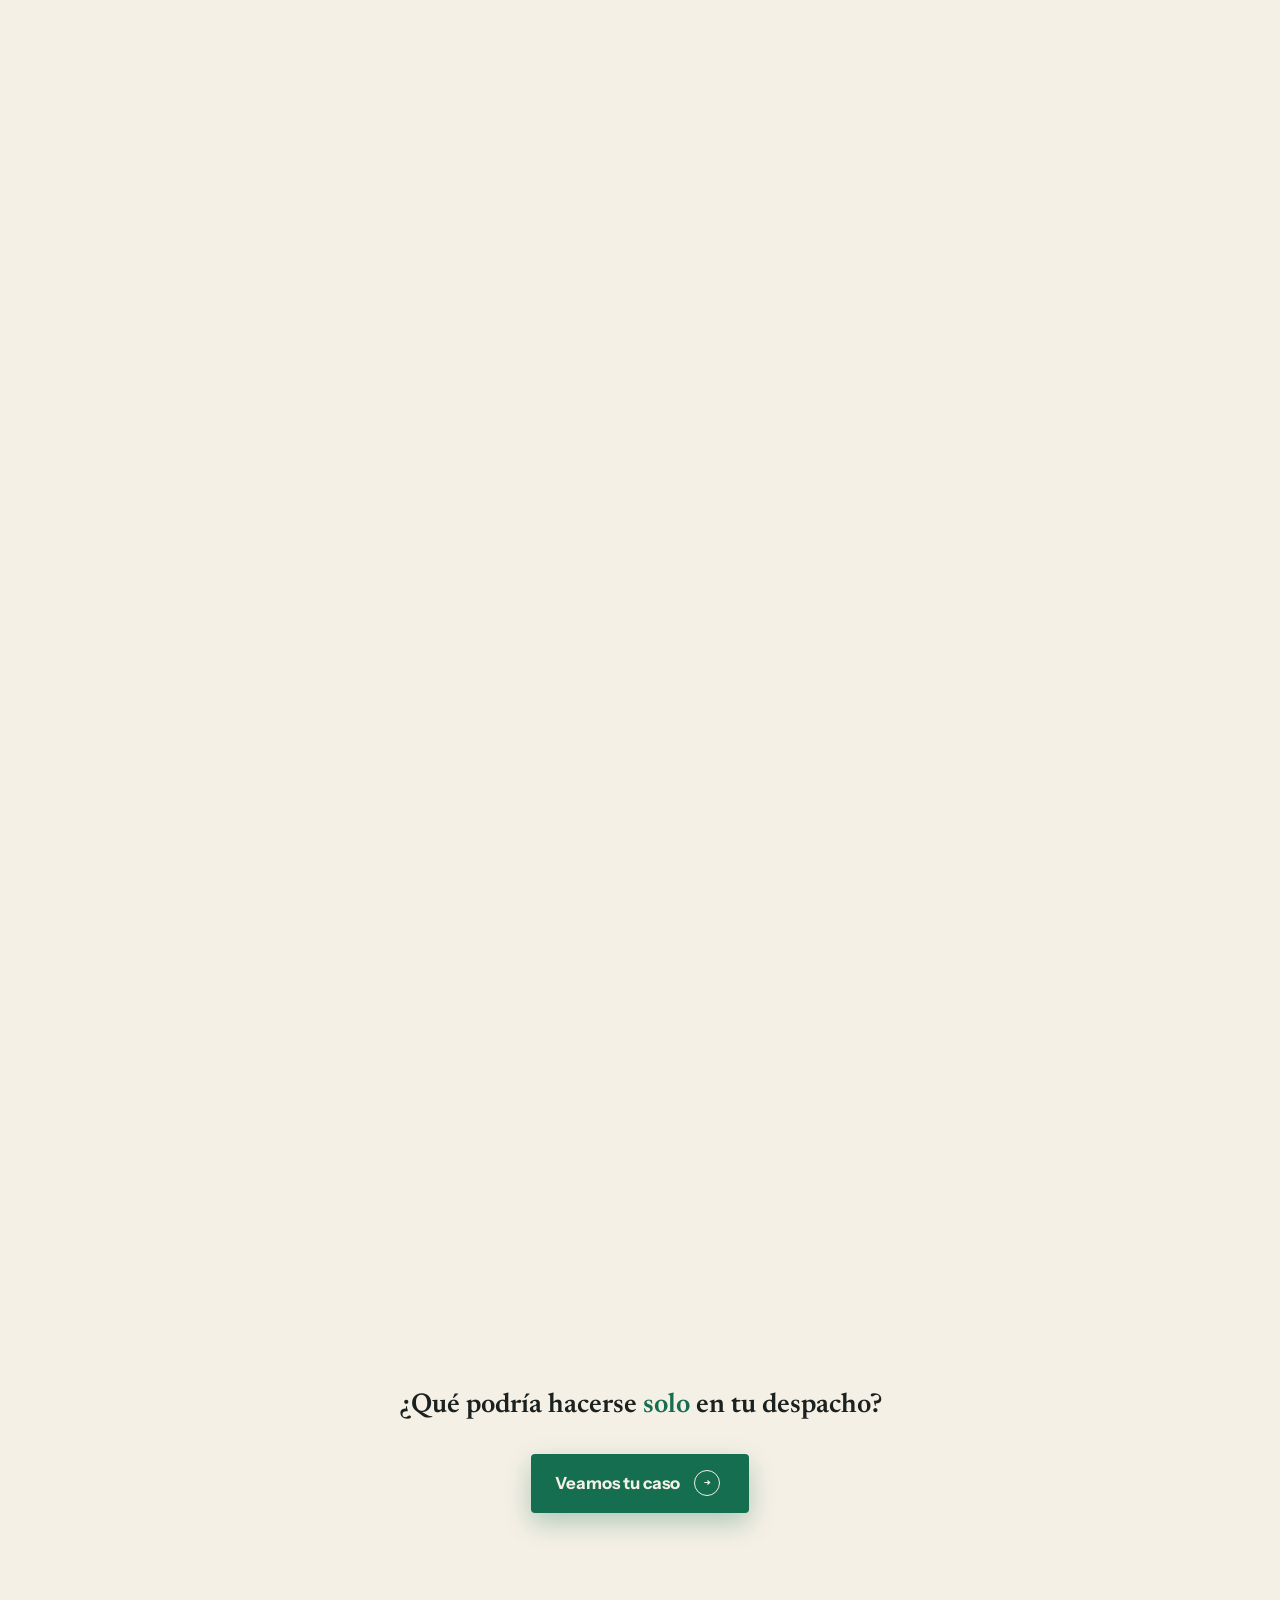
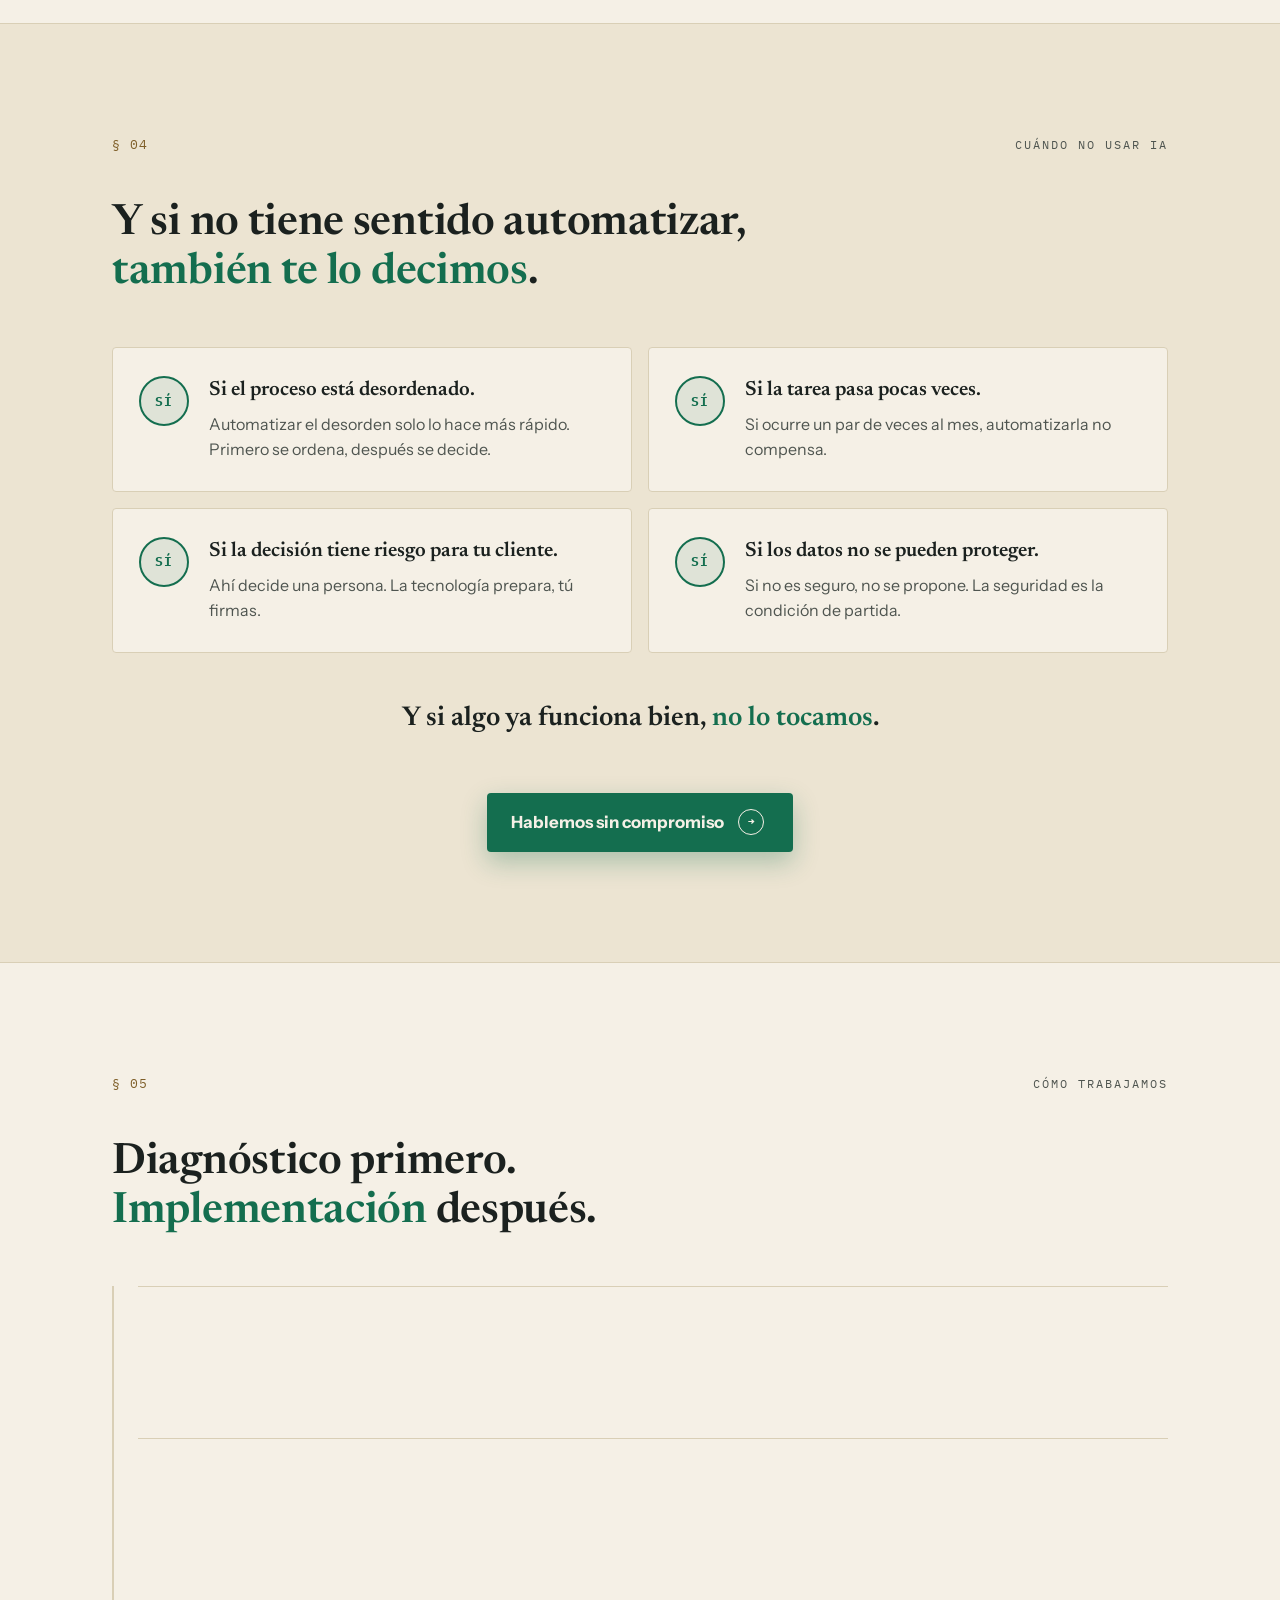
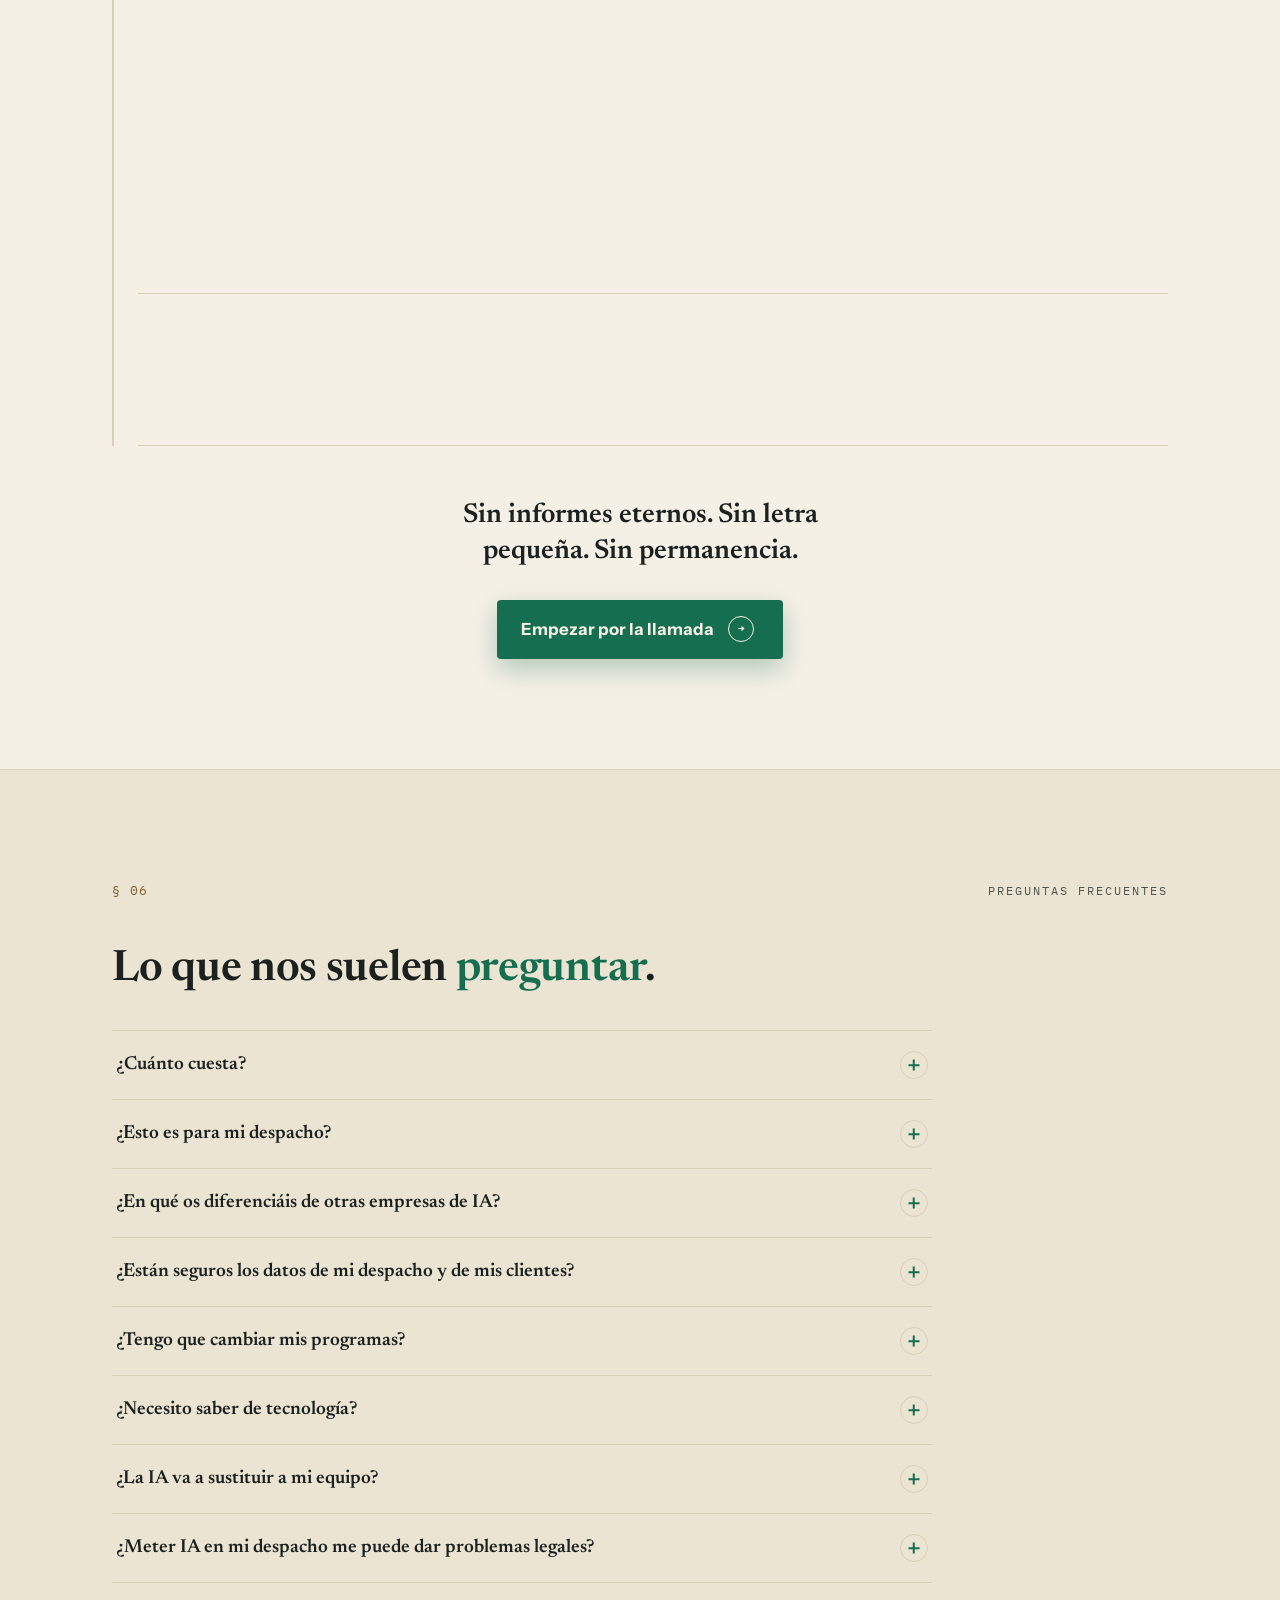
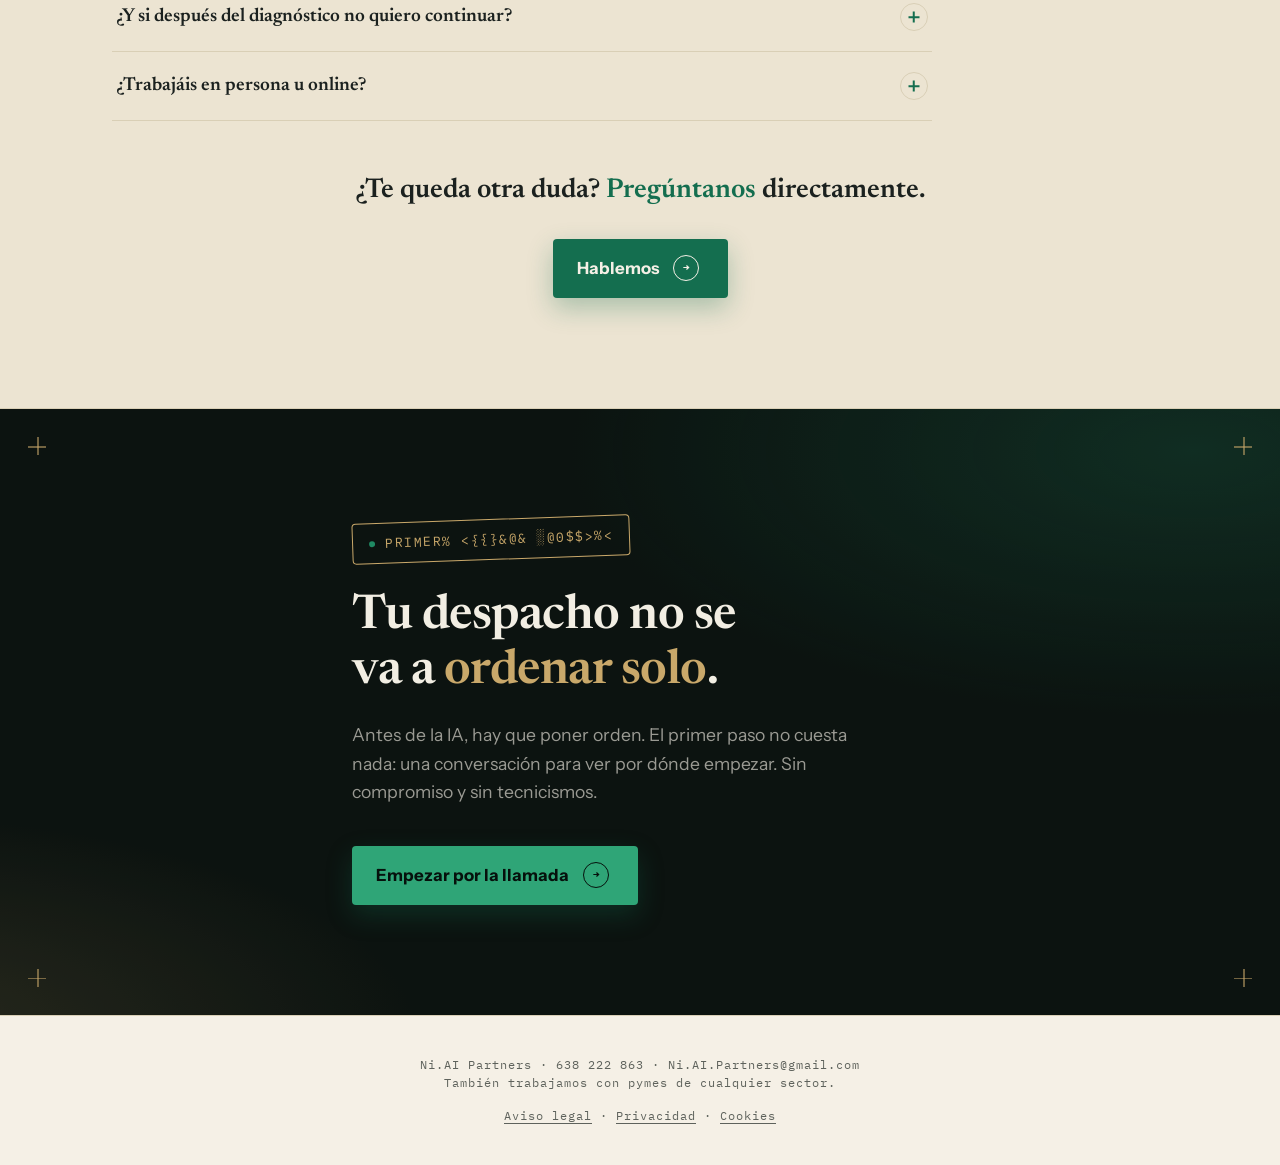
==== commit b6883474: "Conecta el formulario al flujo de captación con UTMs Separa email y teléfono (opcional) y envía las " ====
--- a/index.html
+++ b/index.html
@@ -824,8 +824,12 @@
         <input id="f-nombre" type="text" name="nombre" required data-ph-es="Tu nombre y apellidos" data-ph-en="Your full name" placeholder="Tu nombre y apellidos">
       </div>
       <div class="form-field">
-        <label for="f-contacto" data-es="Email o teléfono" data-en="Email or phone">Email o teléfono</label>
-        <input id="f-contacto" type="text" name="contacto" required data-ph-es="Cómo prefieres que te contactemos" data-ph-en="How you'd prefer to be contacted" placeholder="Cómo prefieres que te contactemos">
+        <label for="f-email" data-es="Email" data-en="Email">Email</label>
+        <input id="f-email" type="email" name="email" required autocomplete="email" data-ph-es="tu@email.com" data-ph-en="you@email.com" placeholder="tu@email.com">
+      </div>
+      <div class="form-field">
+        <label for="f-telefono" data-es="Teléfono (opcional)" data-en="Phone (optional)">Teléfono (opcional)</label>
+        <input id="f-telefono" type="tel" name="telefono" autocomplete="tel" data-ph-es="Si prefieres que te llamemos" data-ph-en="If you'd rather we call you" placeholder="Si prefieres que te llamemos">
       </div>
       <div class="form-field">
         <label for="f-empresa" data-es="Nombre de la empresa o despacho" data-en="Company or firm name">Nombre de la empresa o despacho</label>
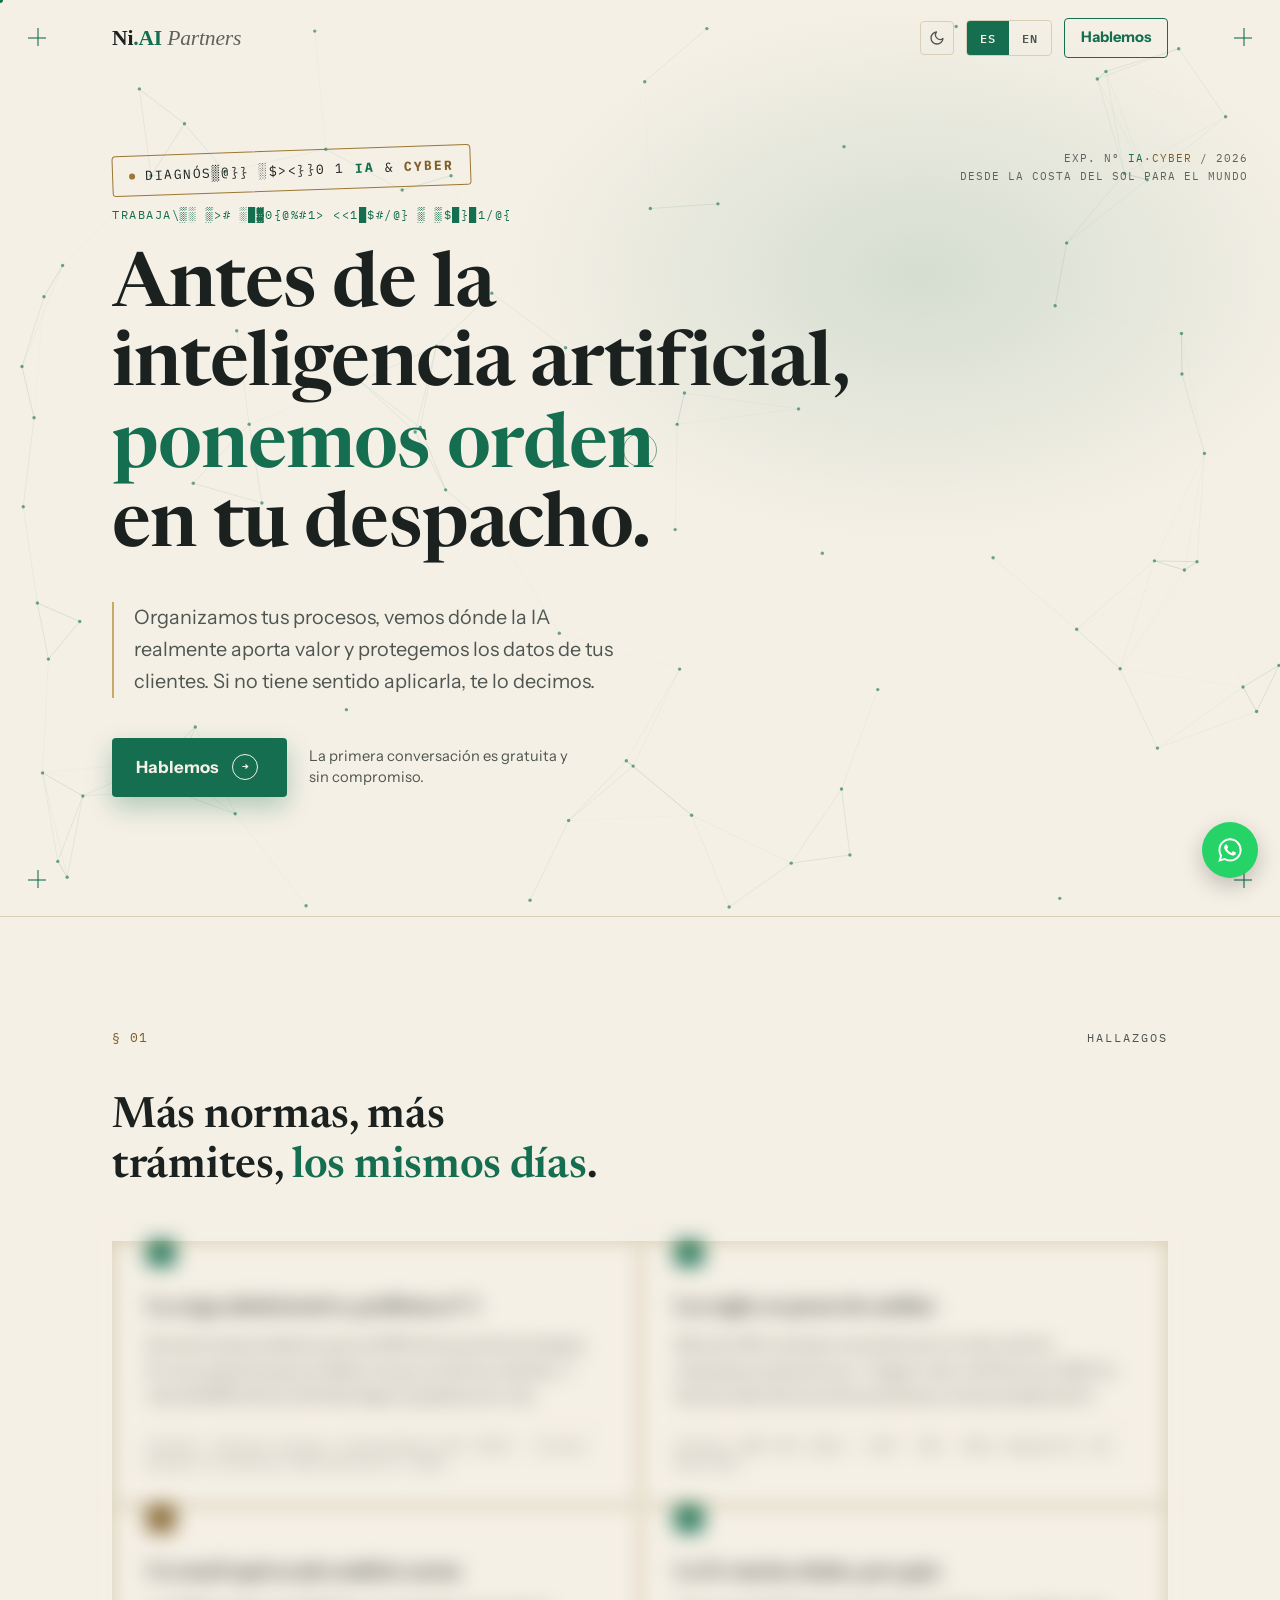
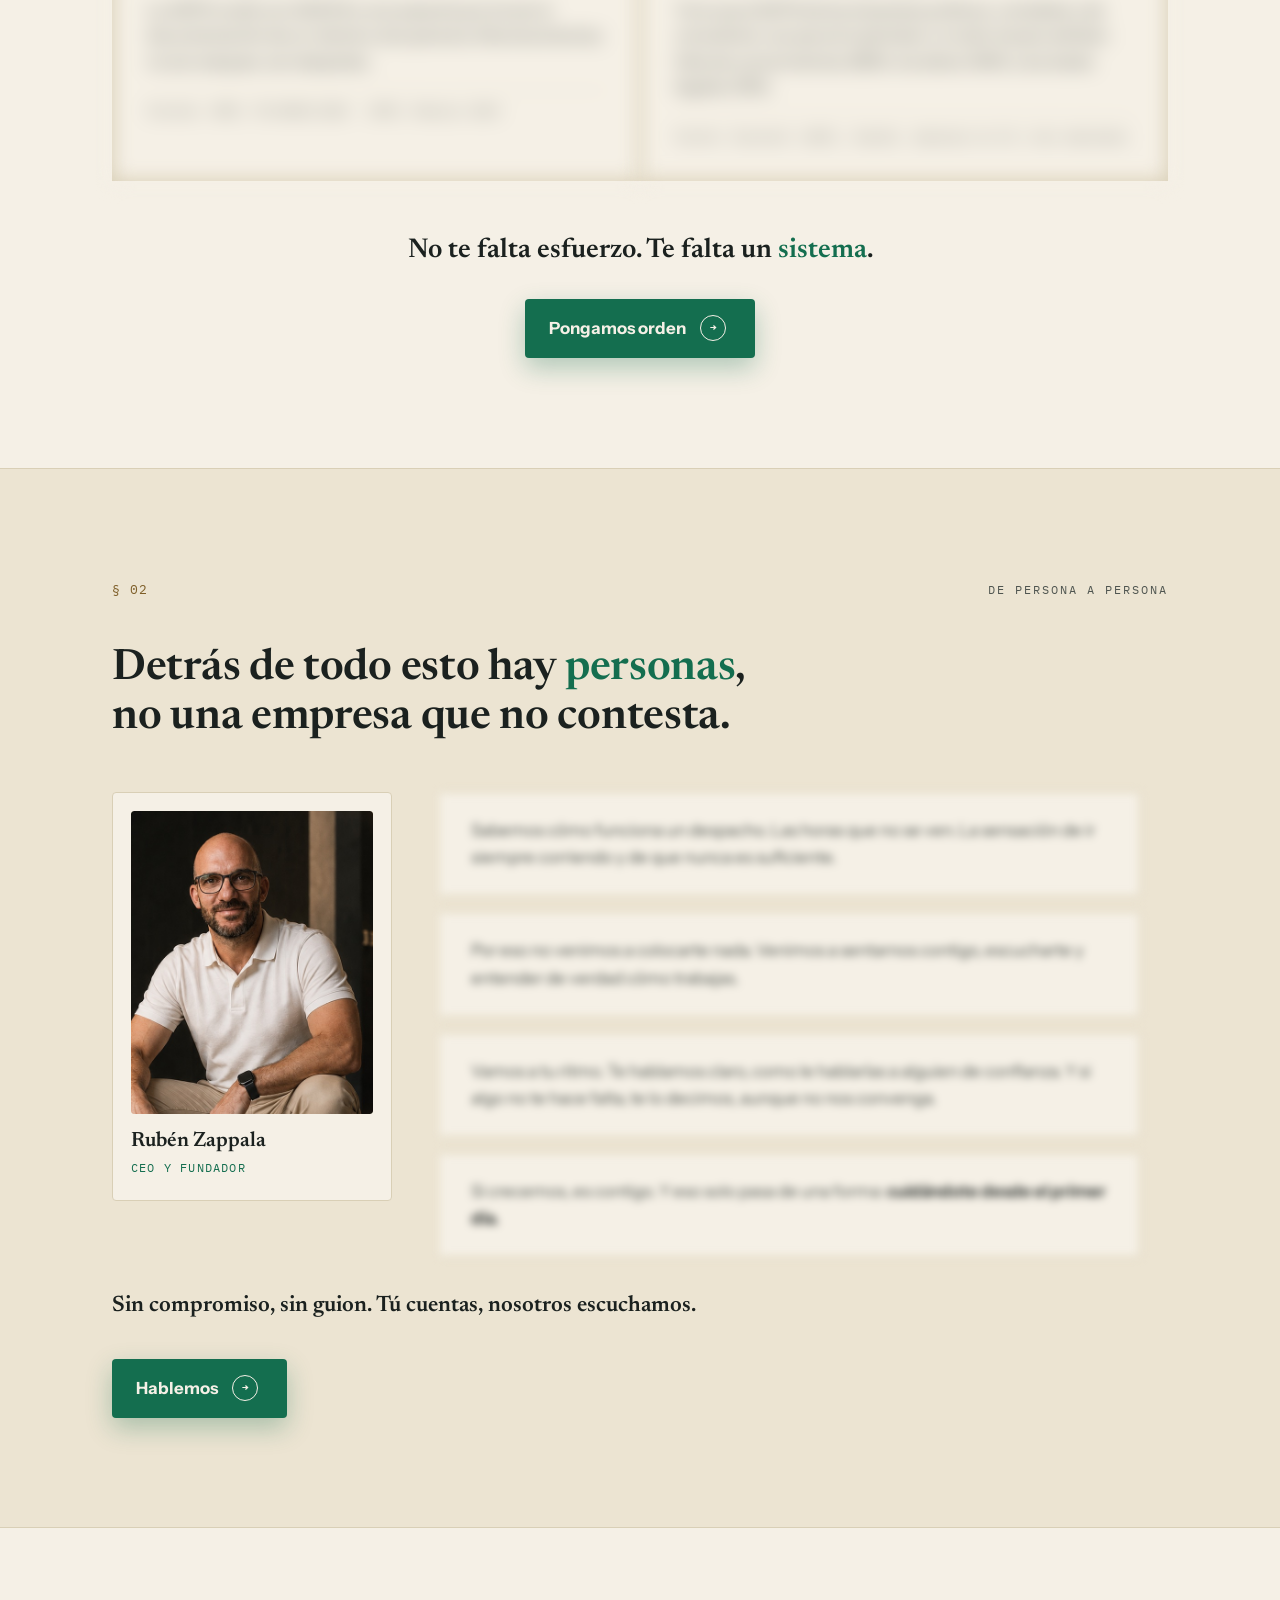
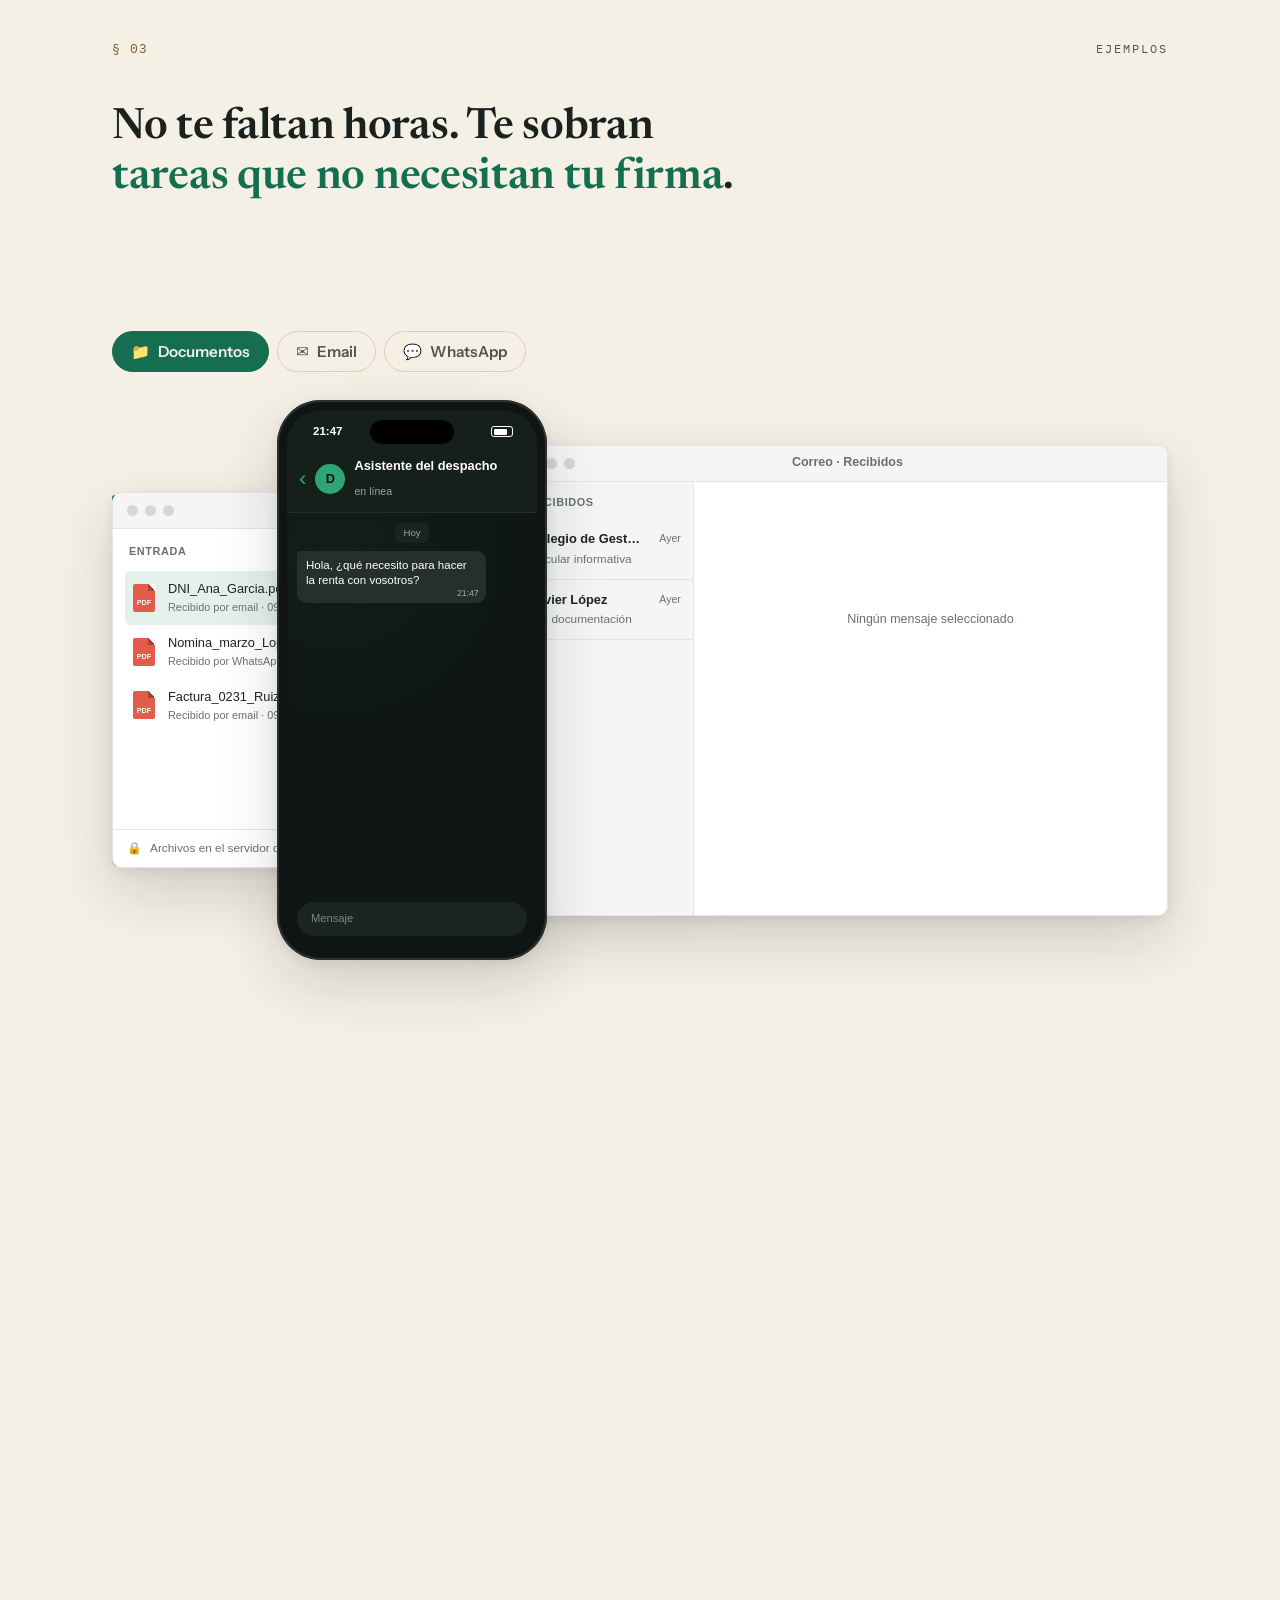
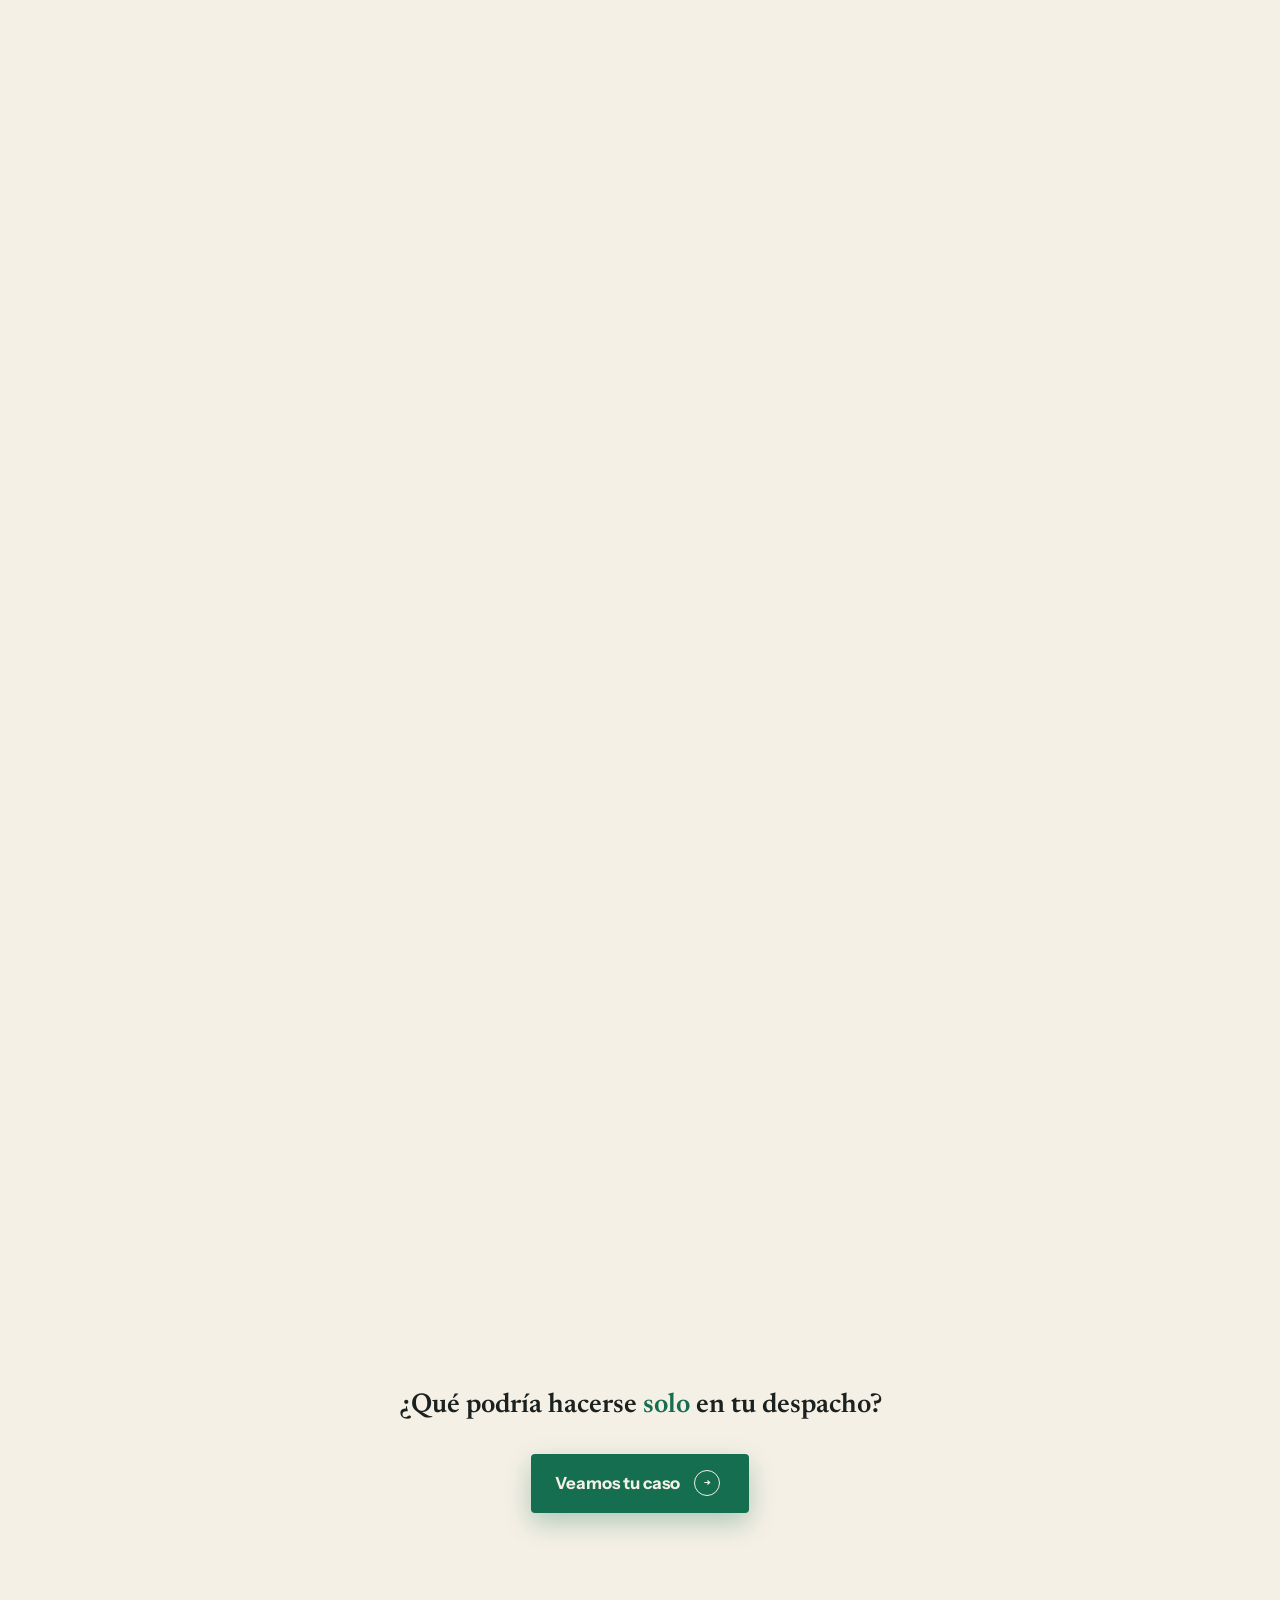
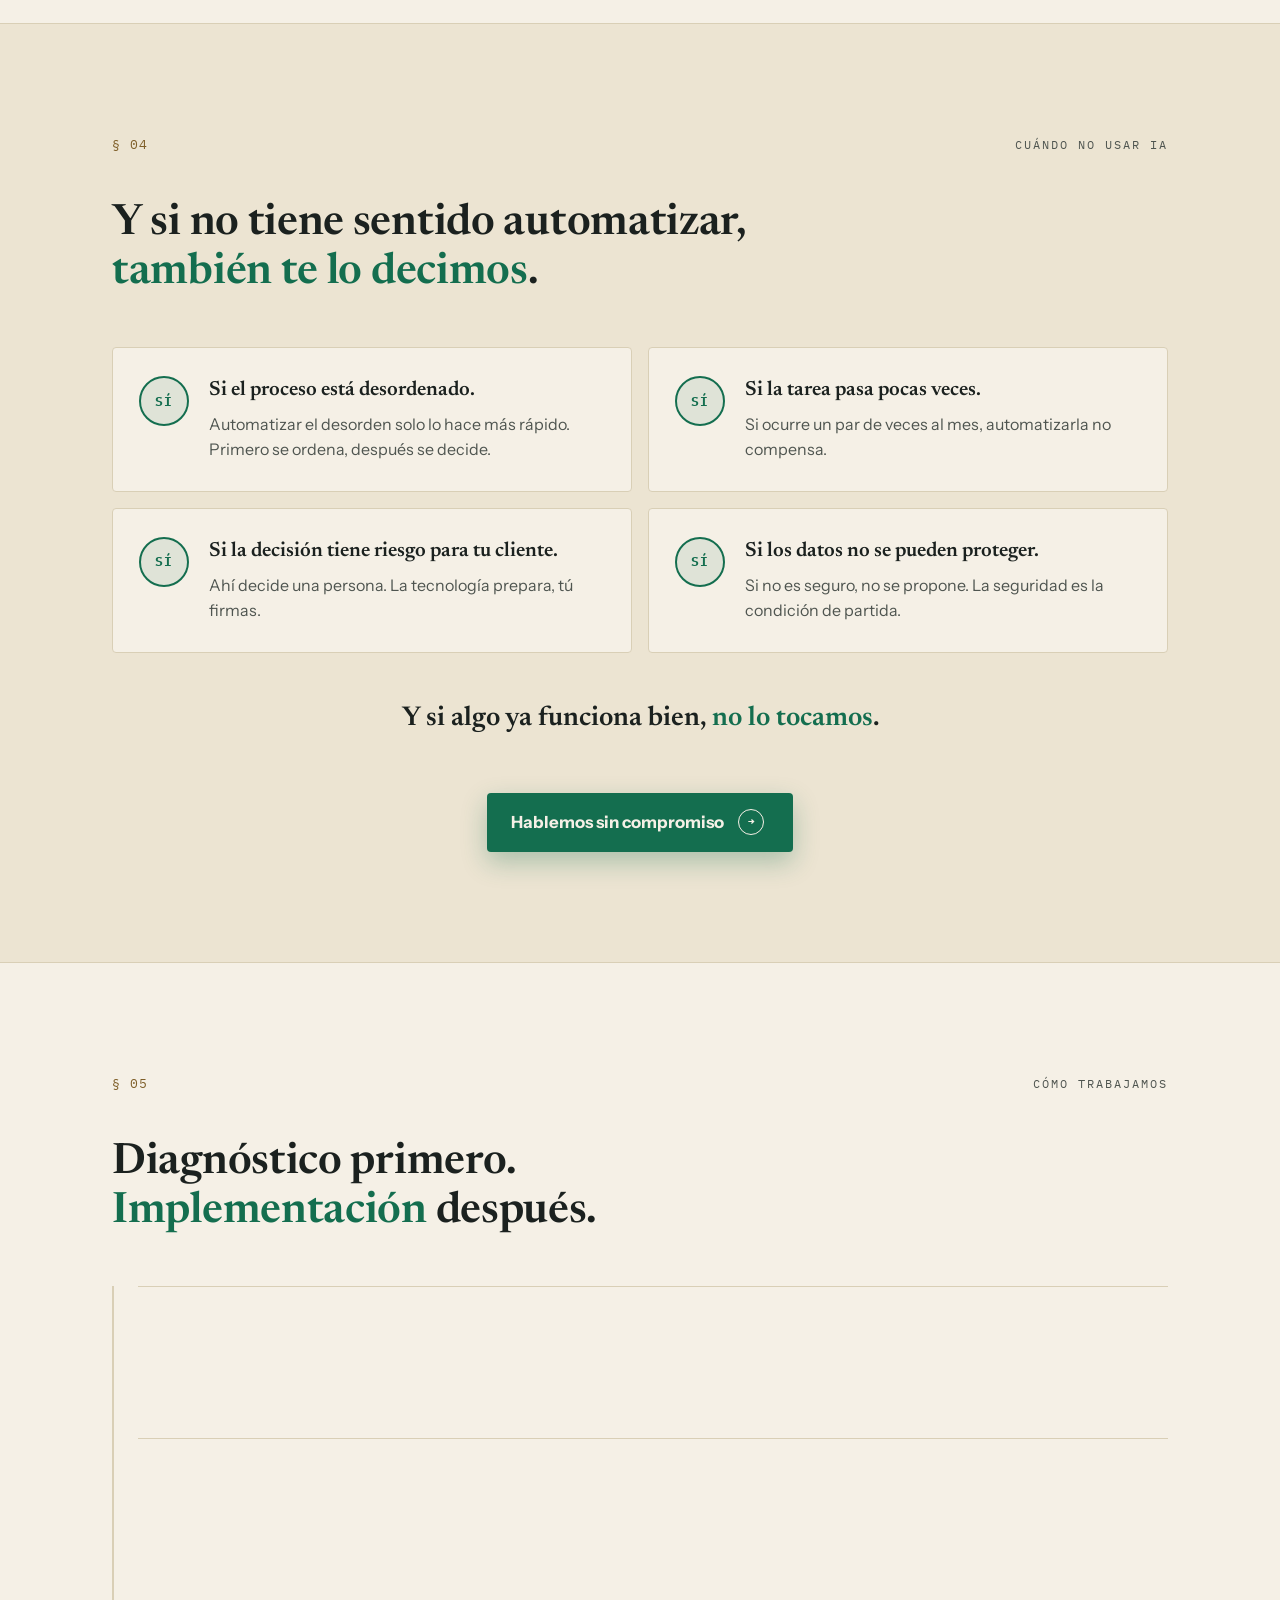
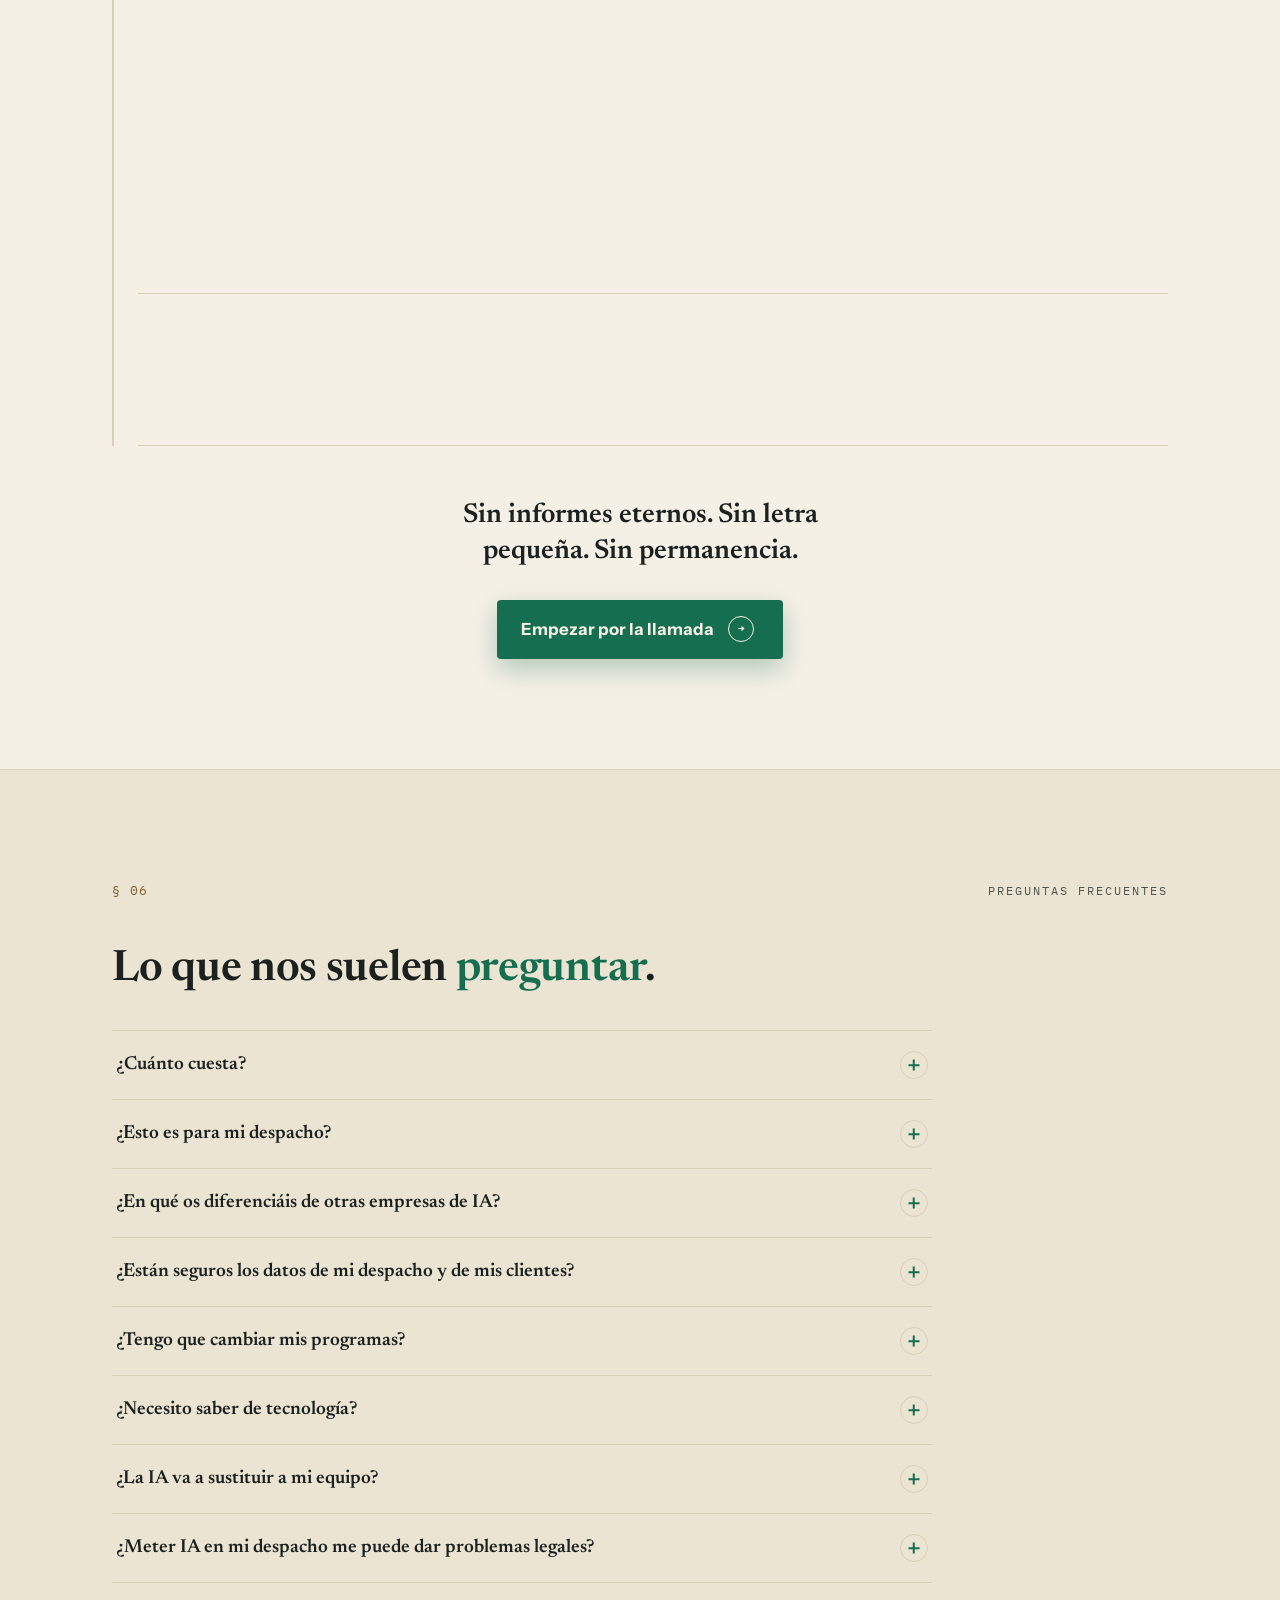
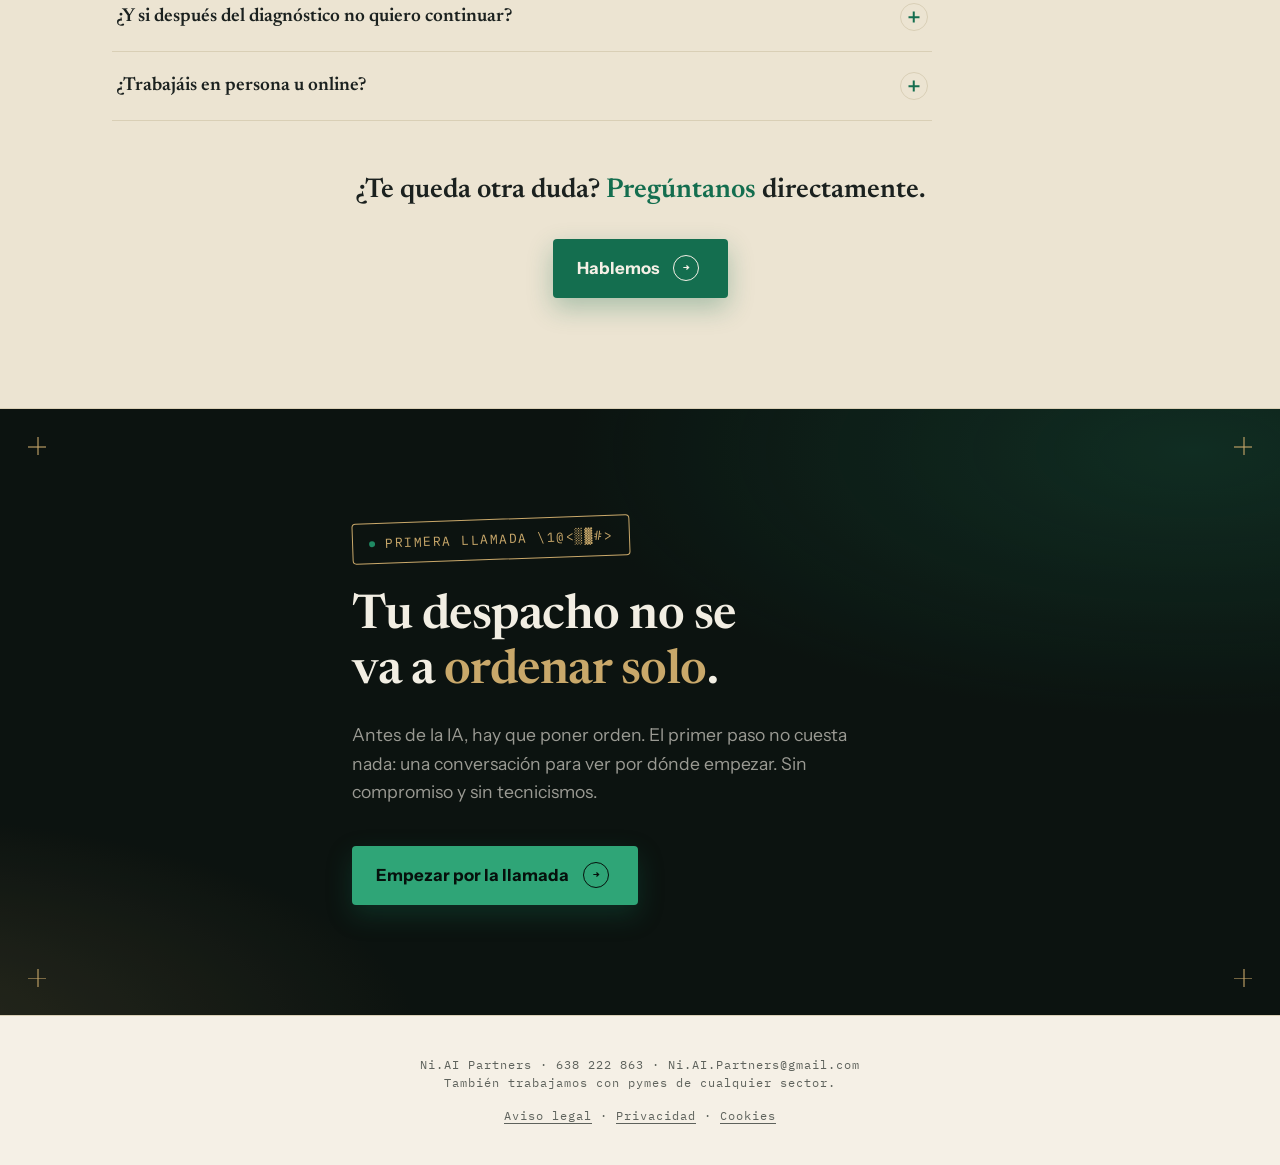
==== commit fe49c768: "Fuerza a los navegadores a descargar el app.js nuevo Safari seguía usando la versión cacheada del fo" ====
--- a/index.html
+++ b/index.html
@@ -940,7 +940,7 @@
   <svg viewBox="0 0 24 24"><path d="M12.04 2C6.58 2 2.13 6.45 2.13 11.91c0 1.75.46 3.45 1.32 4.95L2 22l5.28-1.38a9.9 9.9 0 0 0 4.76 1.21h.01c5.46 0 9.91-4.45 9.91-9.91C21.96 6.45 17.51 2 12.04 2zm0 18.14h-.01a8.2 8.2 0 0 1-4.19-1.15l-.3-.18-3.13.82.84-3.05-.2-.31a8.19 8.19 0 0 1-1.26-4.36c0-4.53 3.69-8.22 8.24-8.22 2.2 0 4.27.86 5.83 2.42a8.17 8.17 0 0 1 2.41 5.82c0 4.54-3.69 8.23-8.23 8.23zm4.51-6.16c-.25-.12-1.47-.72-1.69-.81-.23-.08-.39-.12-.56.12-.17.25-.64.81-.78.97-.14.17-.29.19-.53.06-.25-.12-1.05-.39-2-1.23-.74-.66-1.24-1.47-1.38-1.72-.15-.25-.02-.38.11-.51.11-.11.25-.29.37-.43.12-.15.16-.25.25-.41.08-.17.04-.31-.02-.44-.06-.12-.56-1.35-.77-1.85-.2-.48-.41-.42-.56-.43h-.48c-.17 0-.44.06-.67.31-.23.25-.87.85-.87 2.08 0 1.22.89 2.41 1.01 2.58.12.17 1.75 2.67 4.24 3.74.59.26 1.05.41 1.41.52.59.19 1.13.16 1.55.1.47-.07 1.47-.6 1.68-1.18.21-.58.21-1.08.15-1.18-.06-.11-.23-.17-.48-.29z"/></svg>
 </a>
 
-<script src="js/app.js"></script>
+<script src="js/app.js?v=2"></script>
 
 </body>
 </html>
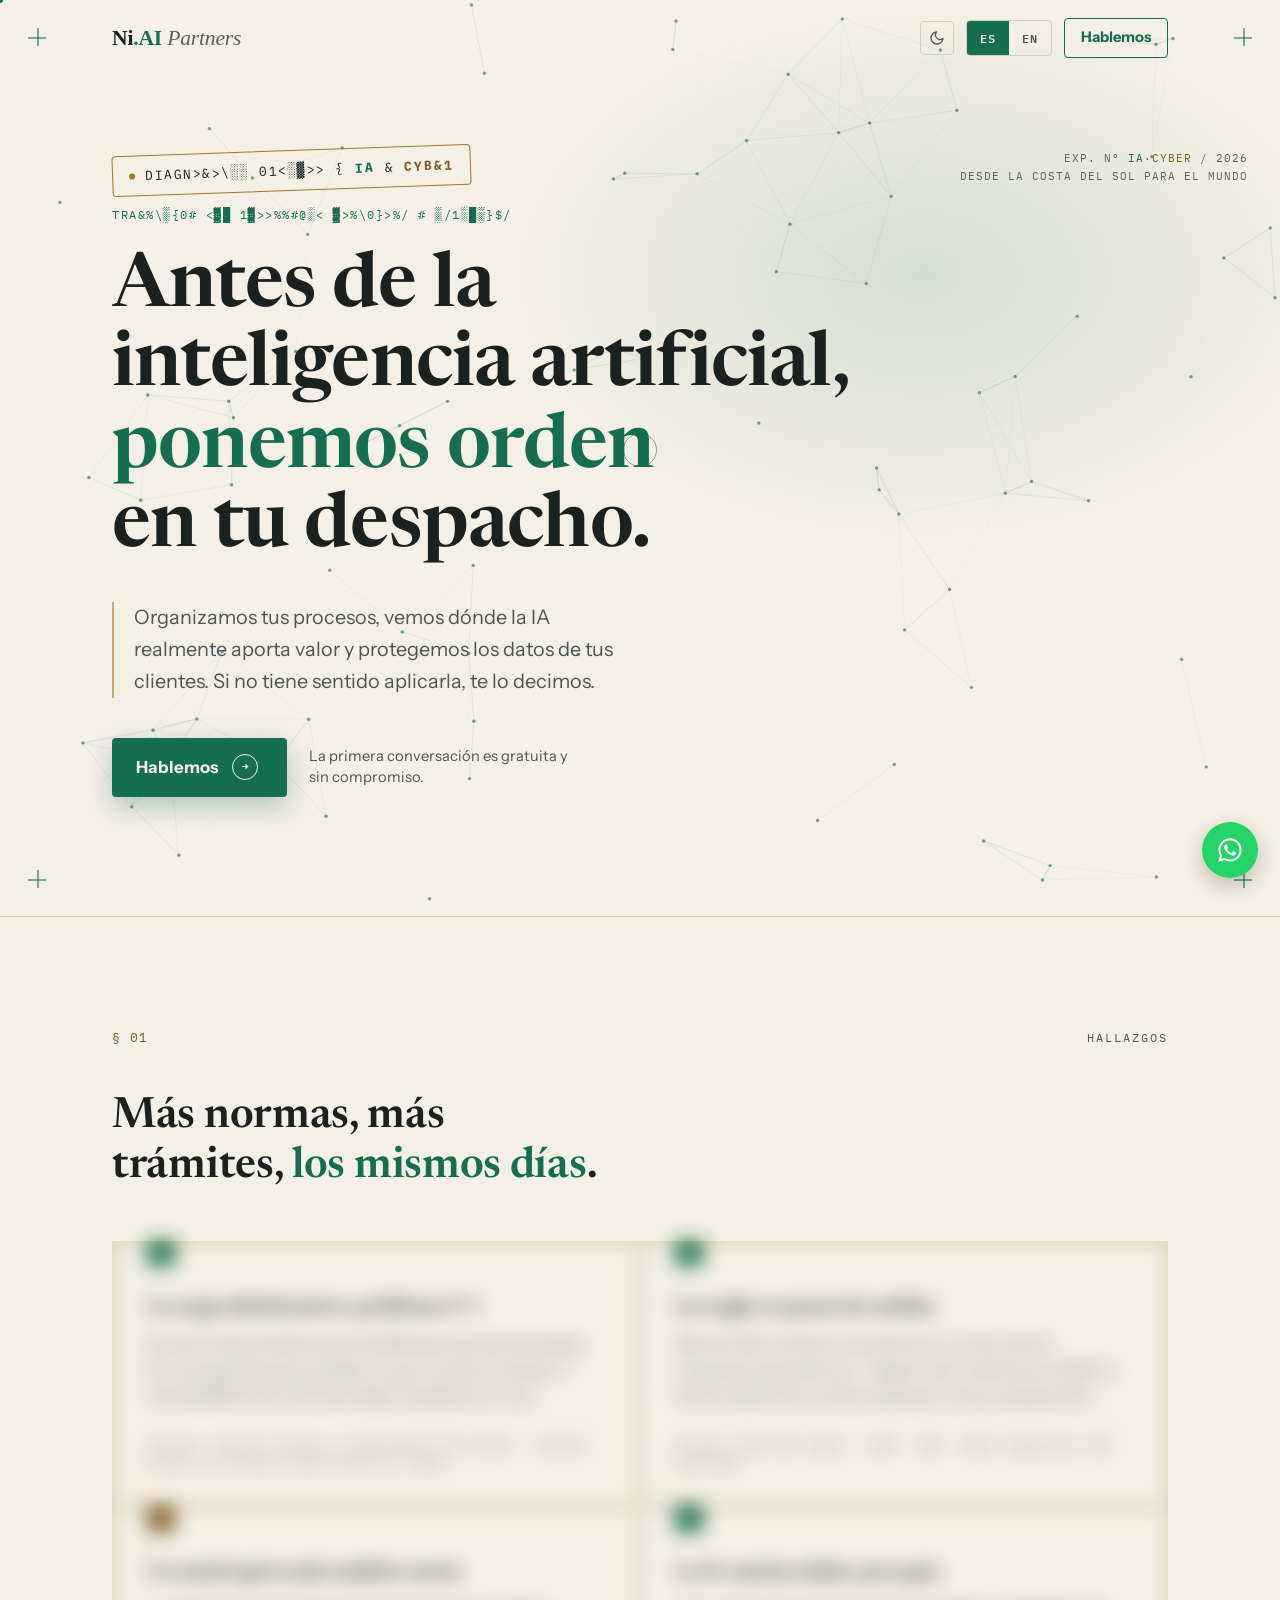
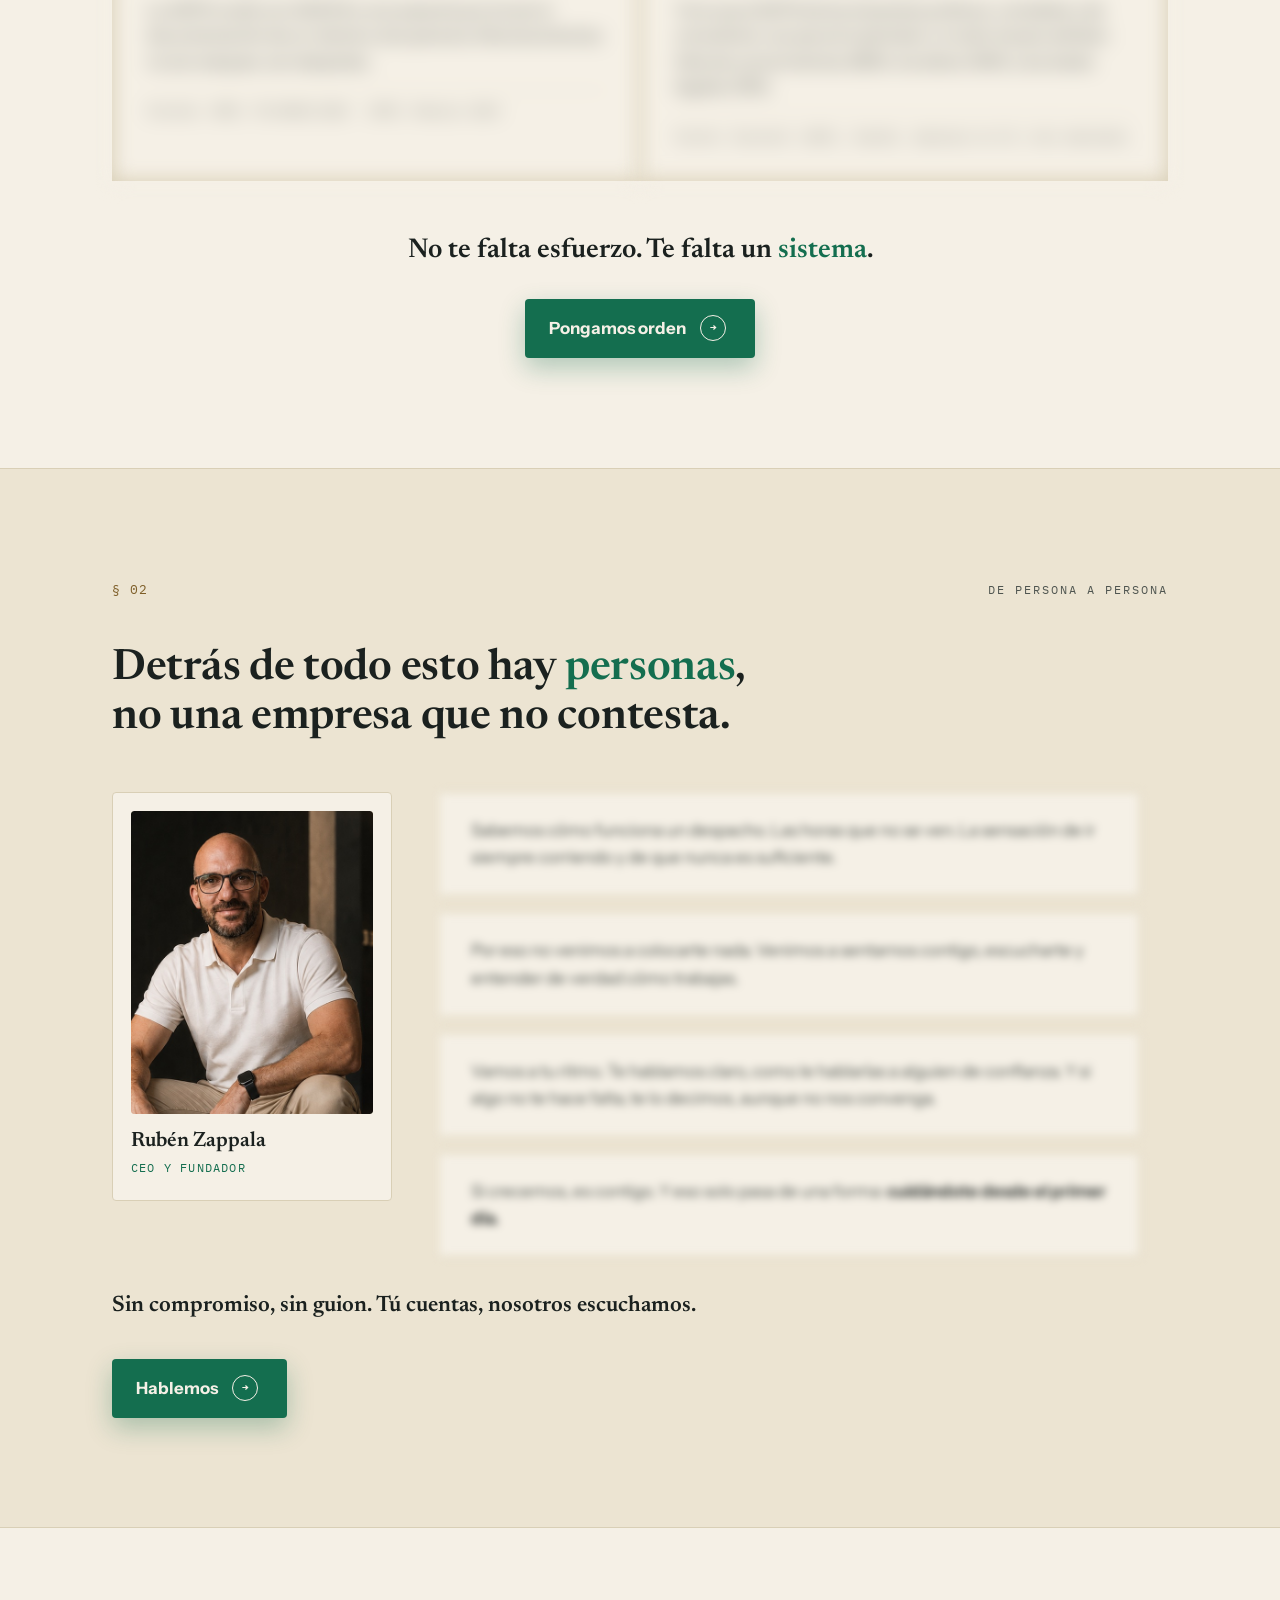
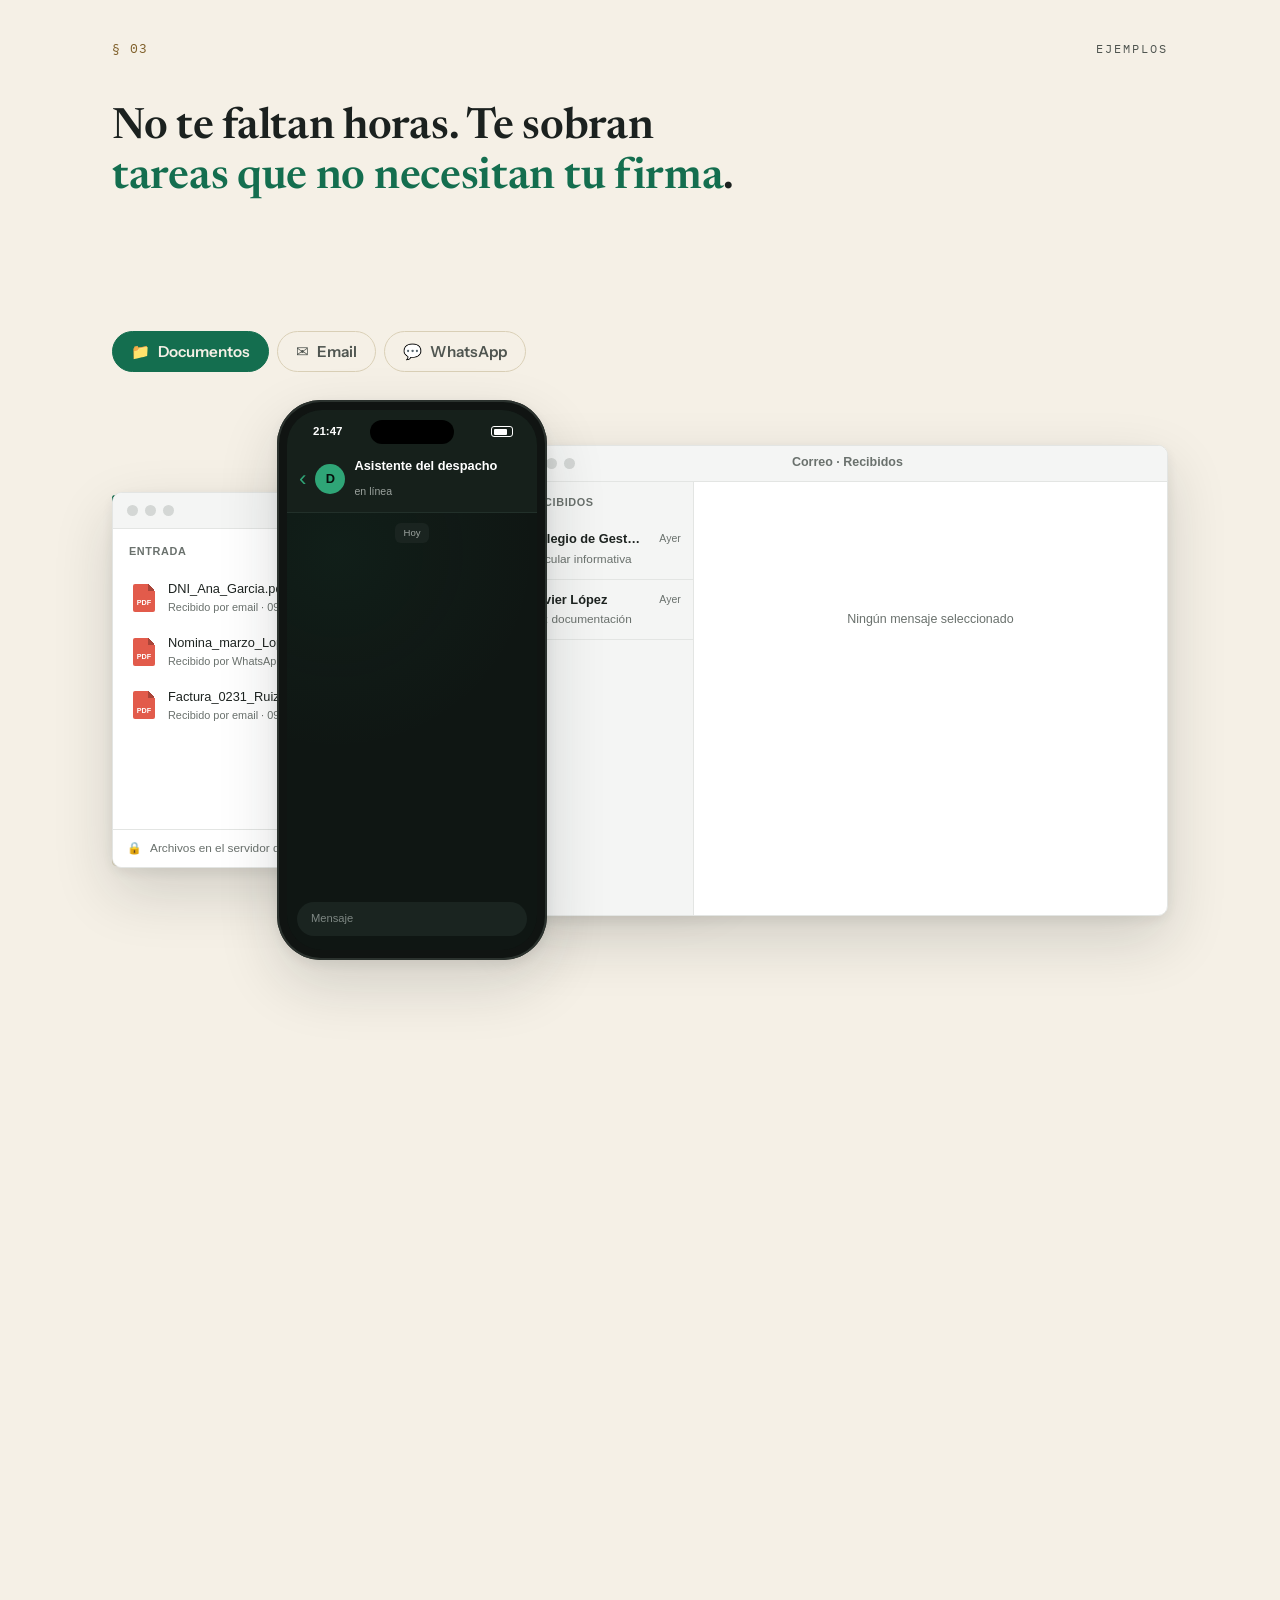
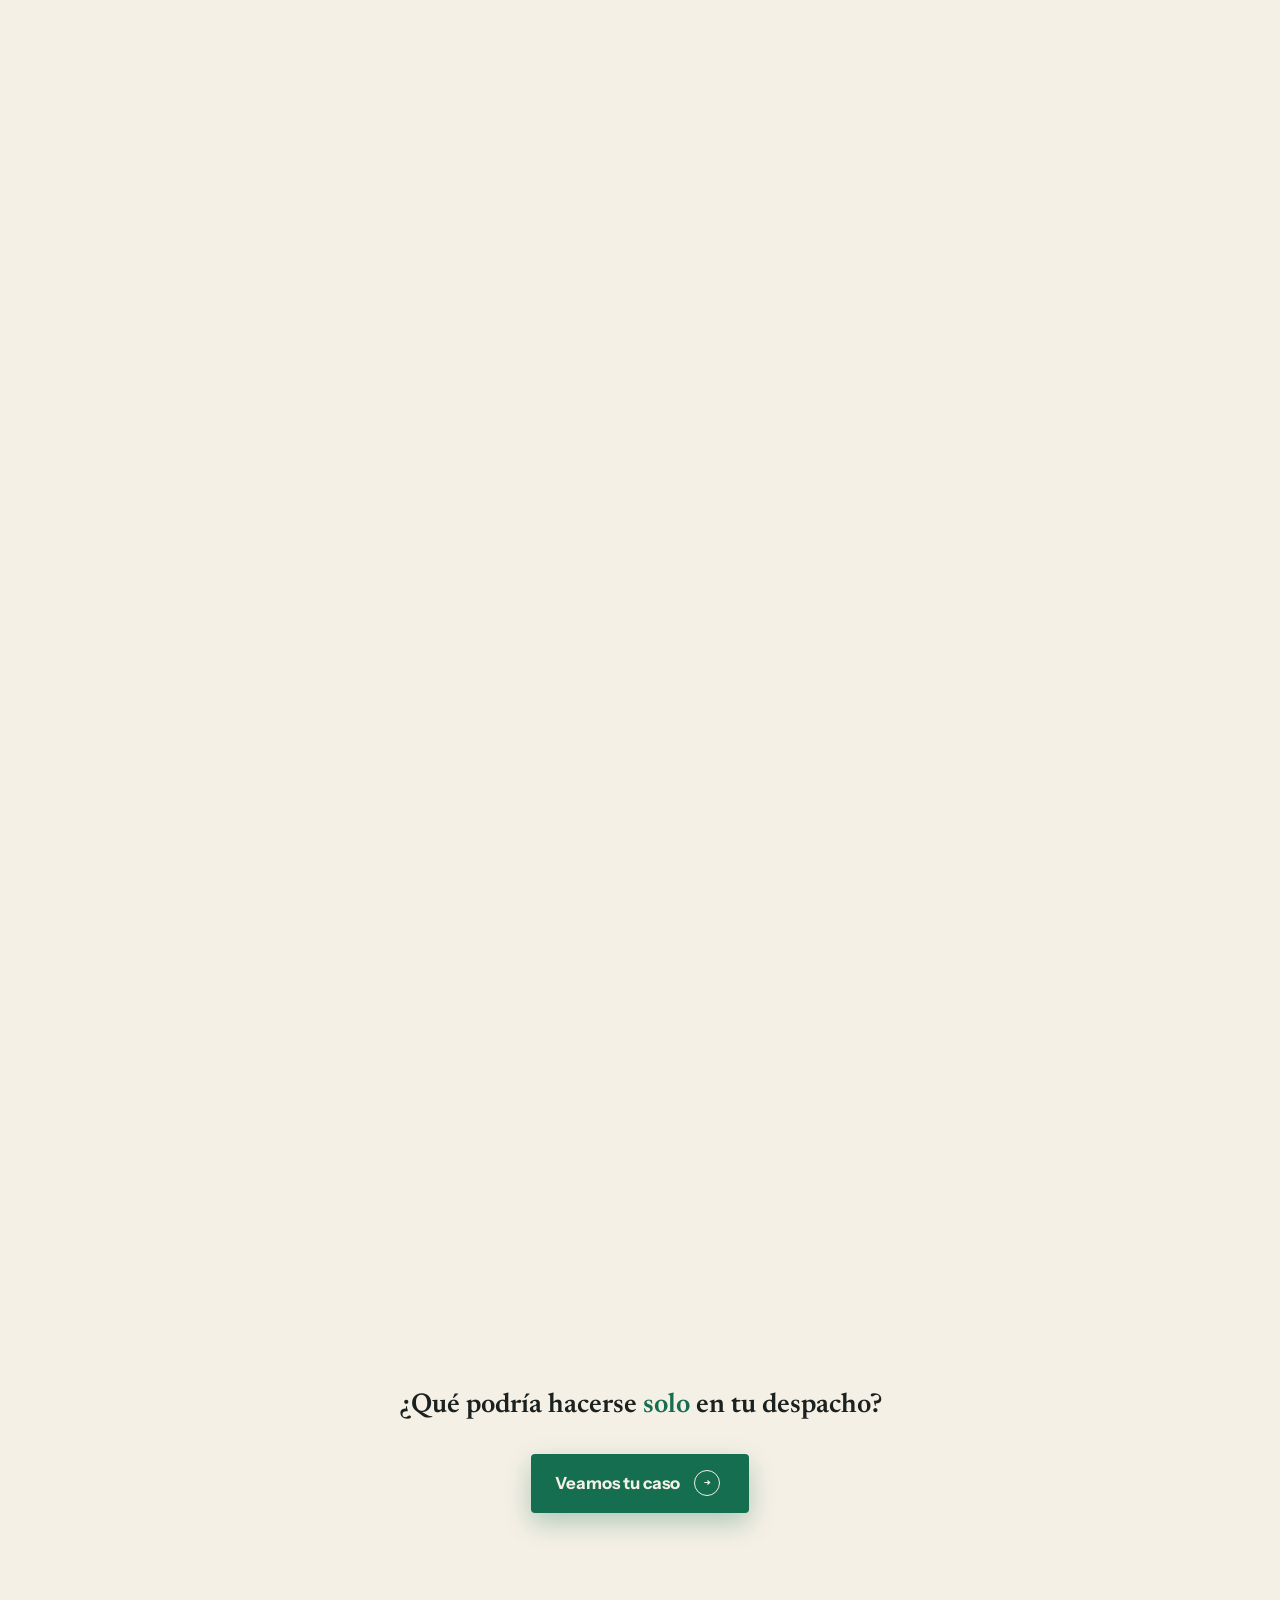
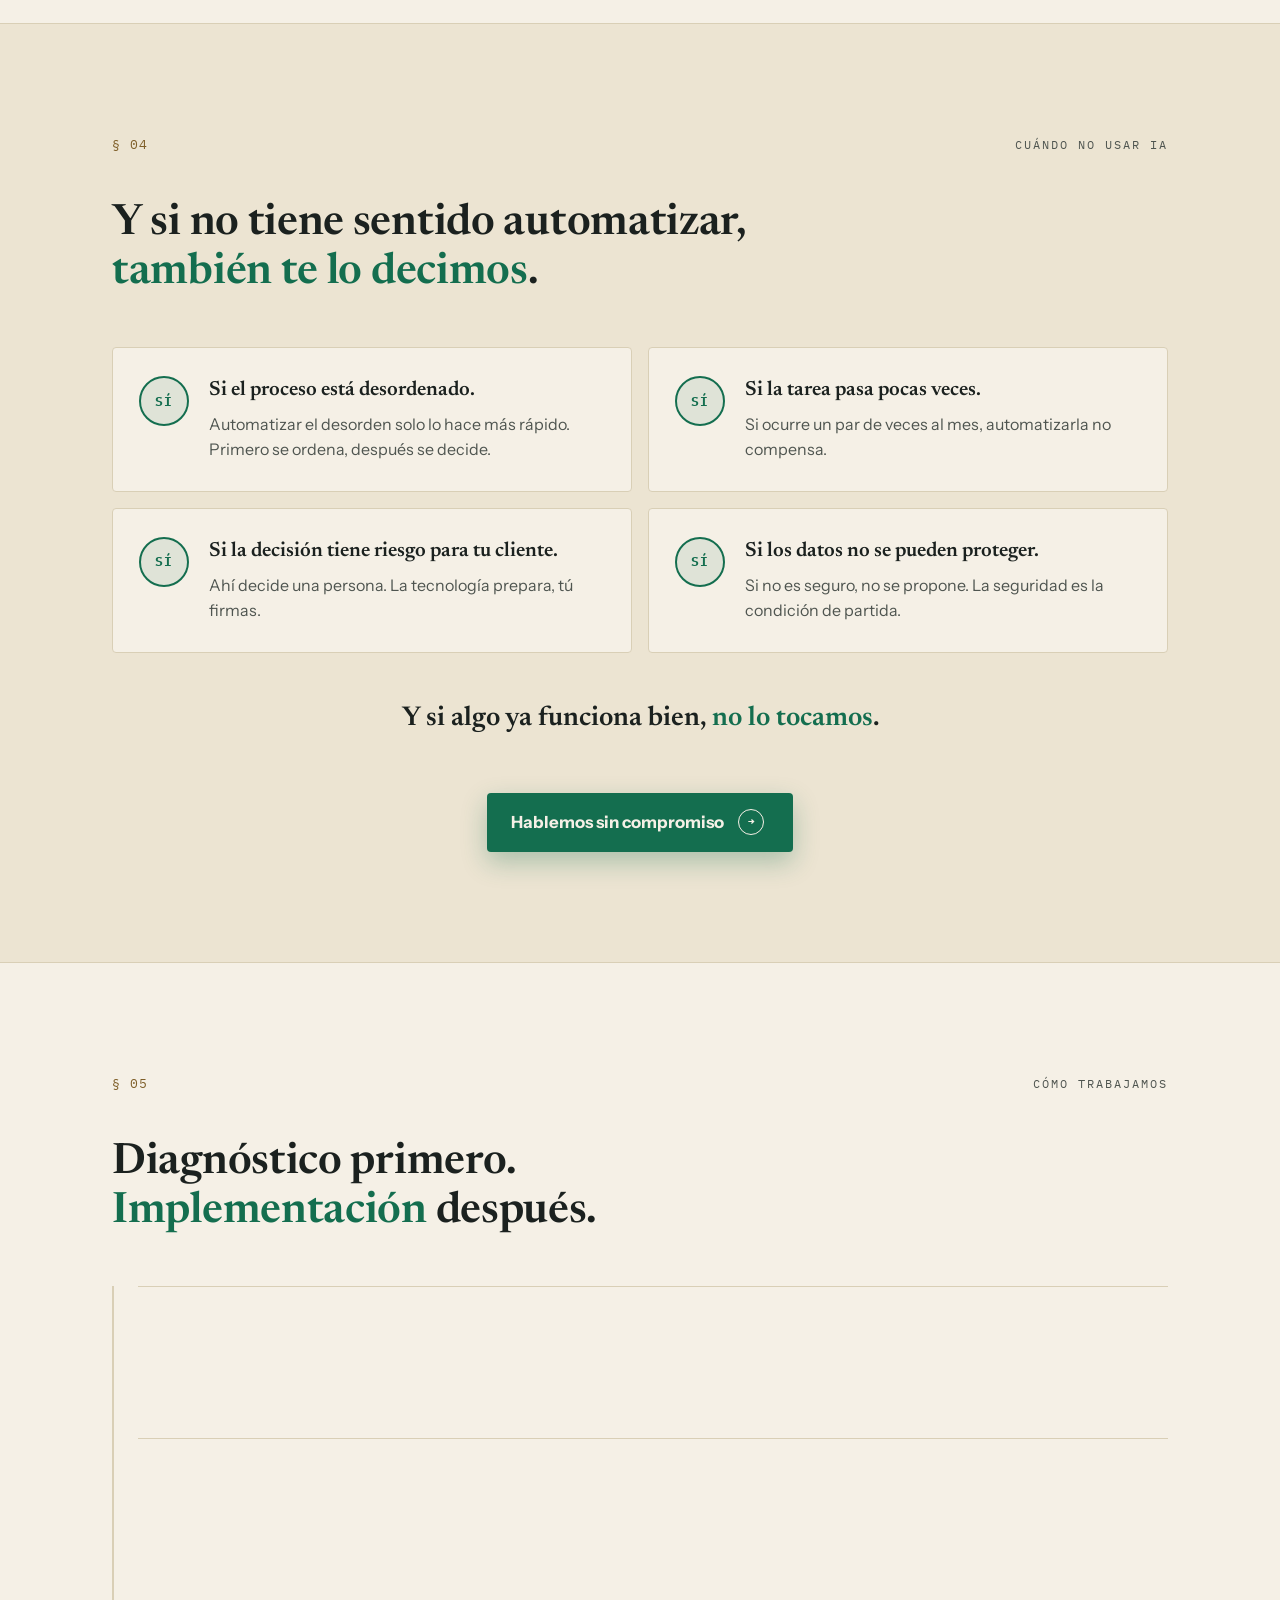
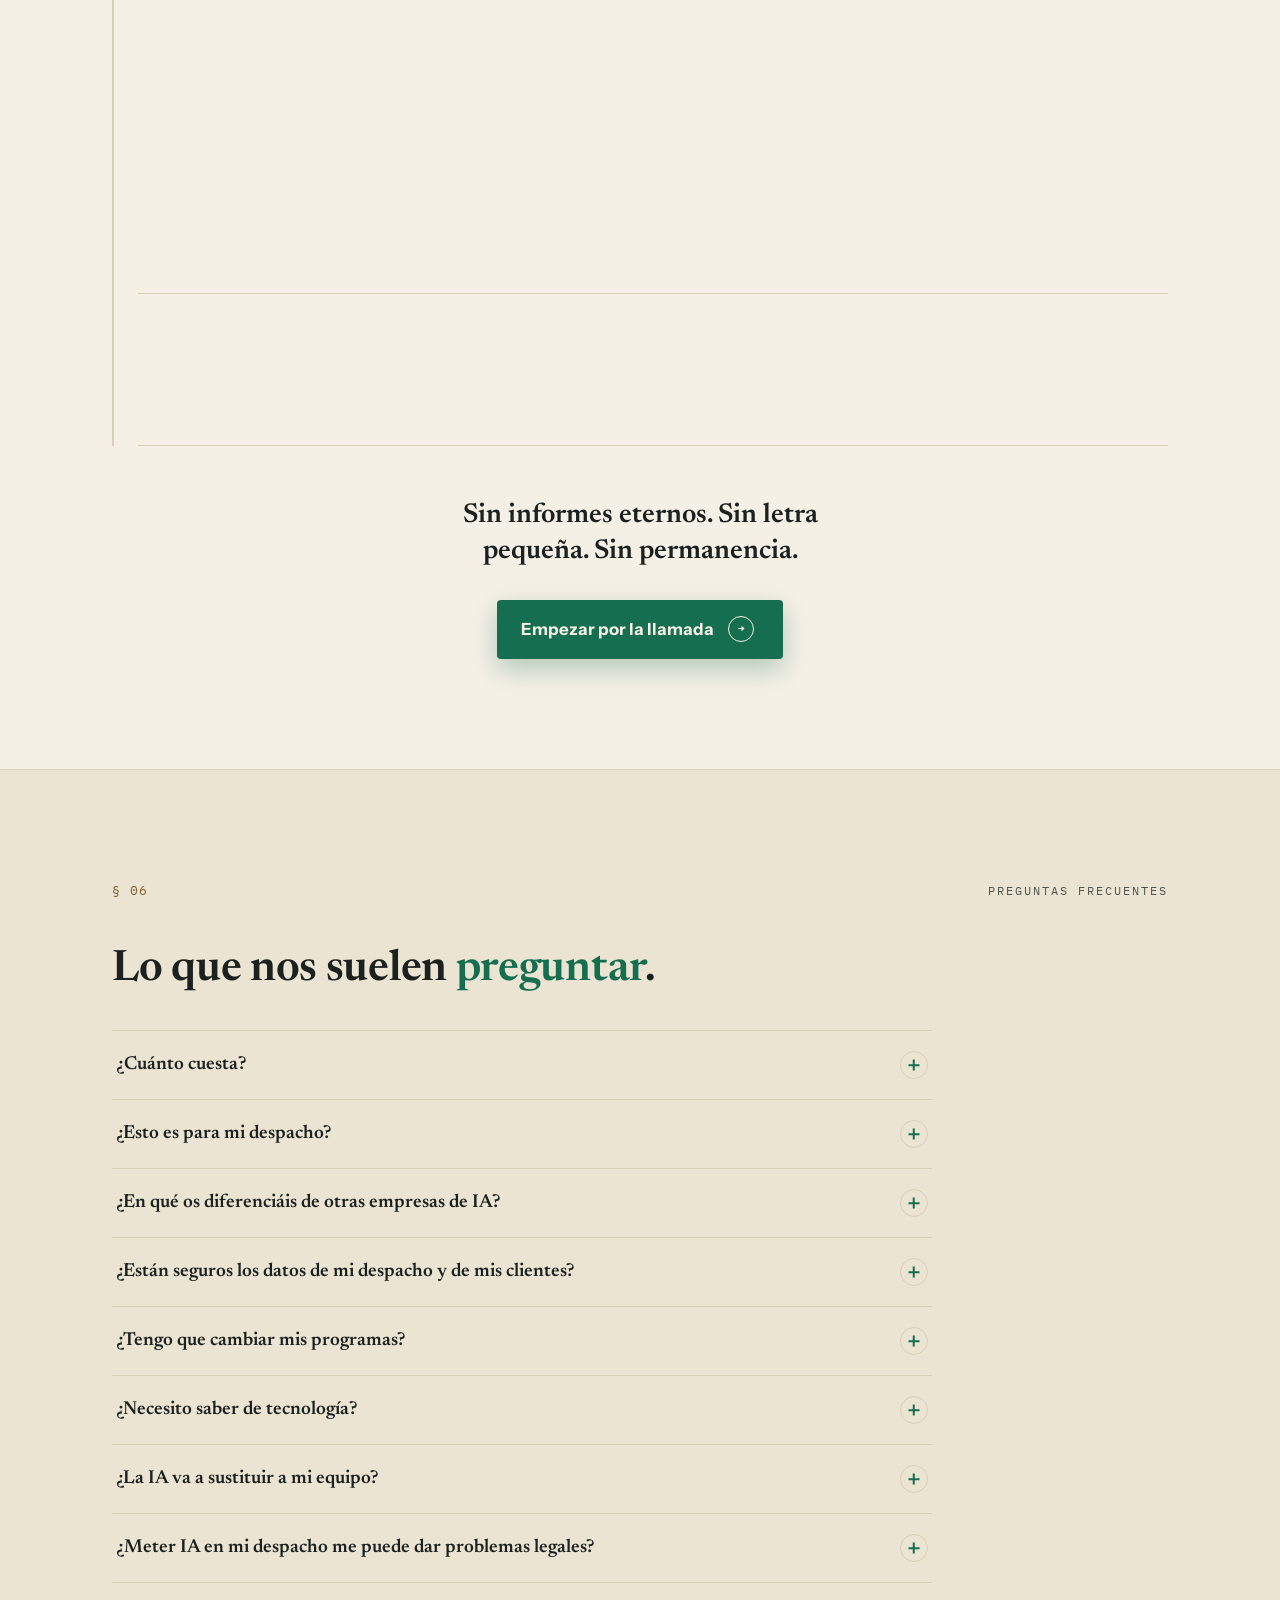
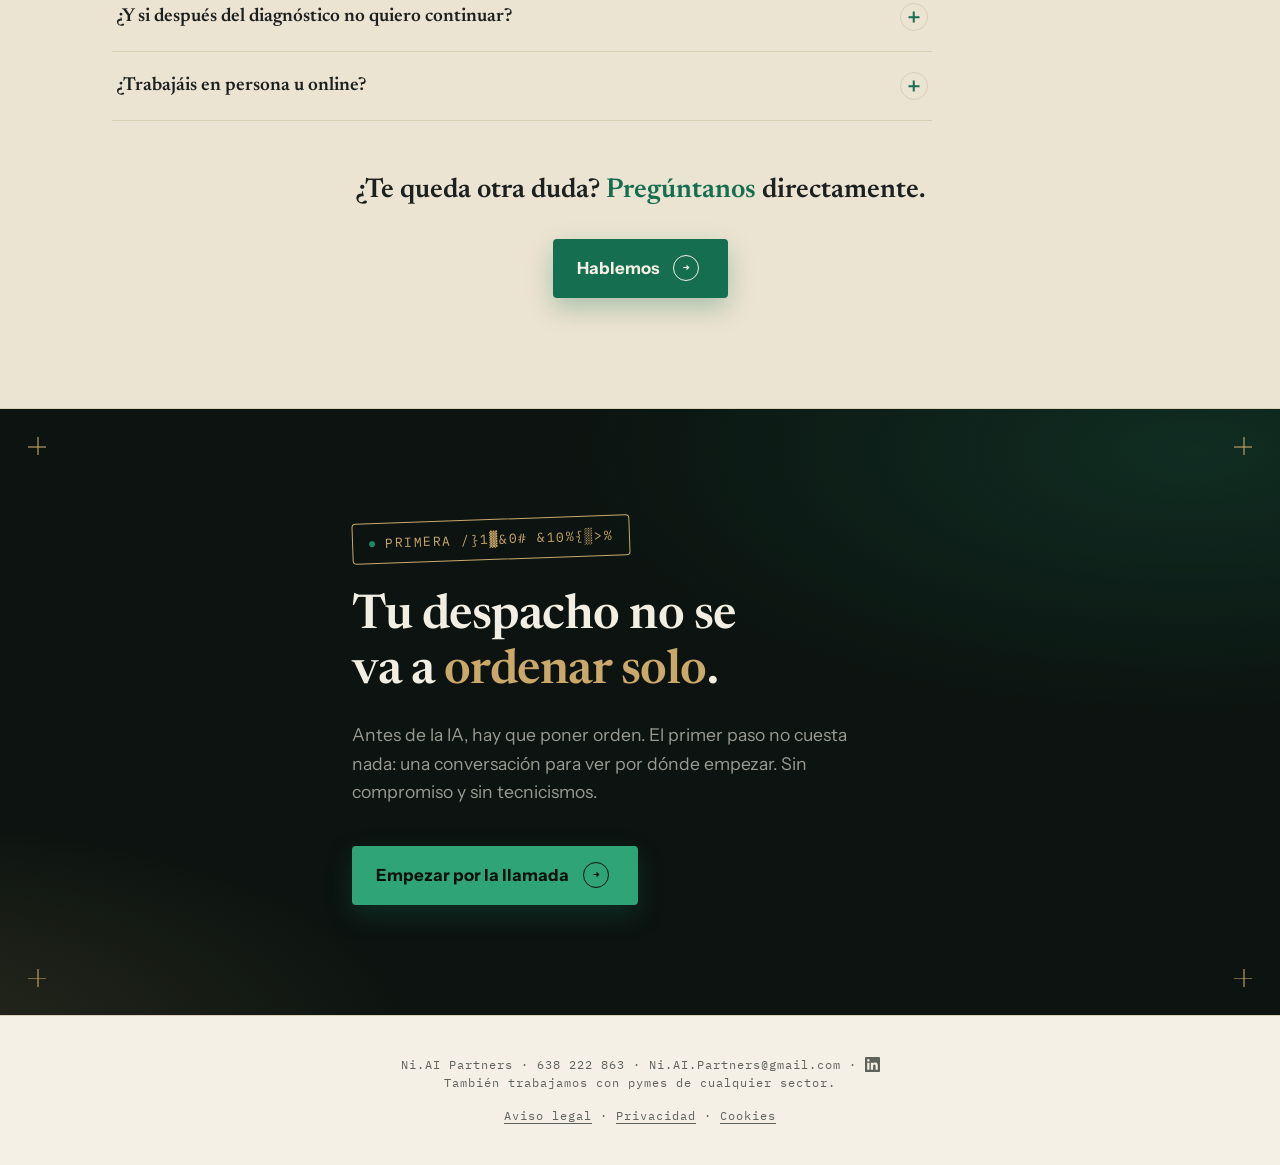
==== commit ec49a876: "Añade el enlace a LinkedIn en el pie de la web Co-Authored-By: Claude Opus 5.5 <noreply@anthropic.co" ====
--- a/index.html
+++ b/index.html
@@ -279,6 +279,9 @@
   a.dato-valor:hover{ color:var(--jade); }
 
   footer { padding:40px 0; text-align:center; font-family:var(--mono); font-size:.72rem; letter-spacing:1px; color:var(--ink-mut-2); border-top:1px solid var(--line); }
+  .footer-social { display:inline-flex; vertical-align:-3px; color:var(--ink-mut-2); }
+  .footer-social svg { width:15px; height:15px; }
+  .footer-social:hover { color:var(--jade); }
   .footer-legal { margin-top:14px; }
   .footer-legal a { color:var(--ink-mut-2); text-decoration:underline; text-underline-offset:3px; margin:0 8px; }
   .footer-legal a:hover { color:var(--jade); }
@@ -863,7 +866,7 @@
   </div>
 </section>
 
-<footer>Ni.AI Partners · 638 222 863 · Ni.AI.Partners@gmail.com<br><span data-es="También trabajamos con pymes de cualquier sector." data-en="We also work with SMEs of any kind.">También trabajamos con pymes de cualquier sector.</span>
+<footer>Ni.AI Partners · 638 222 863 · Ni.AI.Partners@gmail.com · <a class="footer-social" href="https://www.linkedin.com/in/ruben-zappala-l%C3%B3pez-4673a9407" target="_blank" rel="noopener" aria-label="LinkedIn" data-hot><svg viewBox="0 0 24 24" fill="currentColor" aria-hidden="true"><path d="M20.45 20.45h-3.56v-5.57c0-1.33-.02-3.04-1.85-3.04-1.85 0-2.14 1.45-2.14 2.94v5.67H9.35V9h3.41v1.56h.05c.48-.9 1.64-1.85 3.37-1.85 3.6 0 4.27 2.37 4.27 5.46v6.28zM5.34 7.43a2.06 2.06 0 1 1 0-4.13 2.06 2.06 0 0 1 0 4.13zM7.12 20.45H3.56V9h3.56v11.45zM22.22 0H1.77C.79 0 0 .77 0 1.73v20.54C0 23.23.79 24 1.77 24h20.45c.98 0 1.78-.77 1.78-1.73V1.73C24 .77 23.2 0 22.22 0z"/></svg></a><br><span data-es="También trabajamos con pymes de cualquier sector." data-en="We also work with SMEs of any kind.">También trabajamos con pymes de cualquier sector.</span>
   <div class="footer-legal">
     <a href="#legal-aviso" data-hot data-es="Aviso legal" data-en="Legal notice">Aviso legal</a>·<a href="#legal-privacidad" data-hot data-es="Privacidad" data-en="Privacy">Privacidad</a>·<a href="#legal-cookies" data-hot data-es="Cookies" data-en="Cookies">Cookies</a>
   </div>
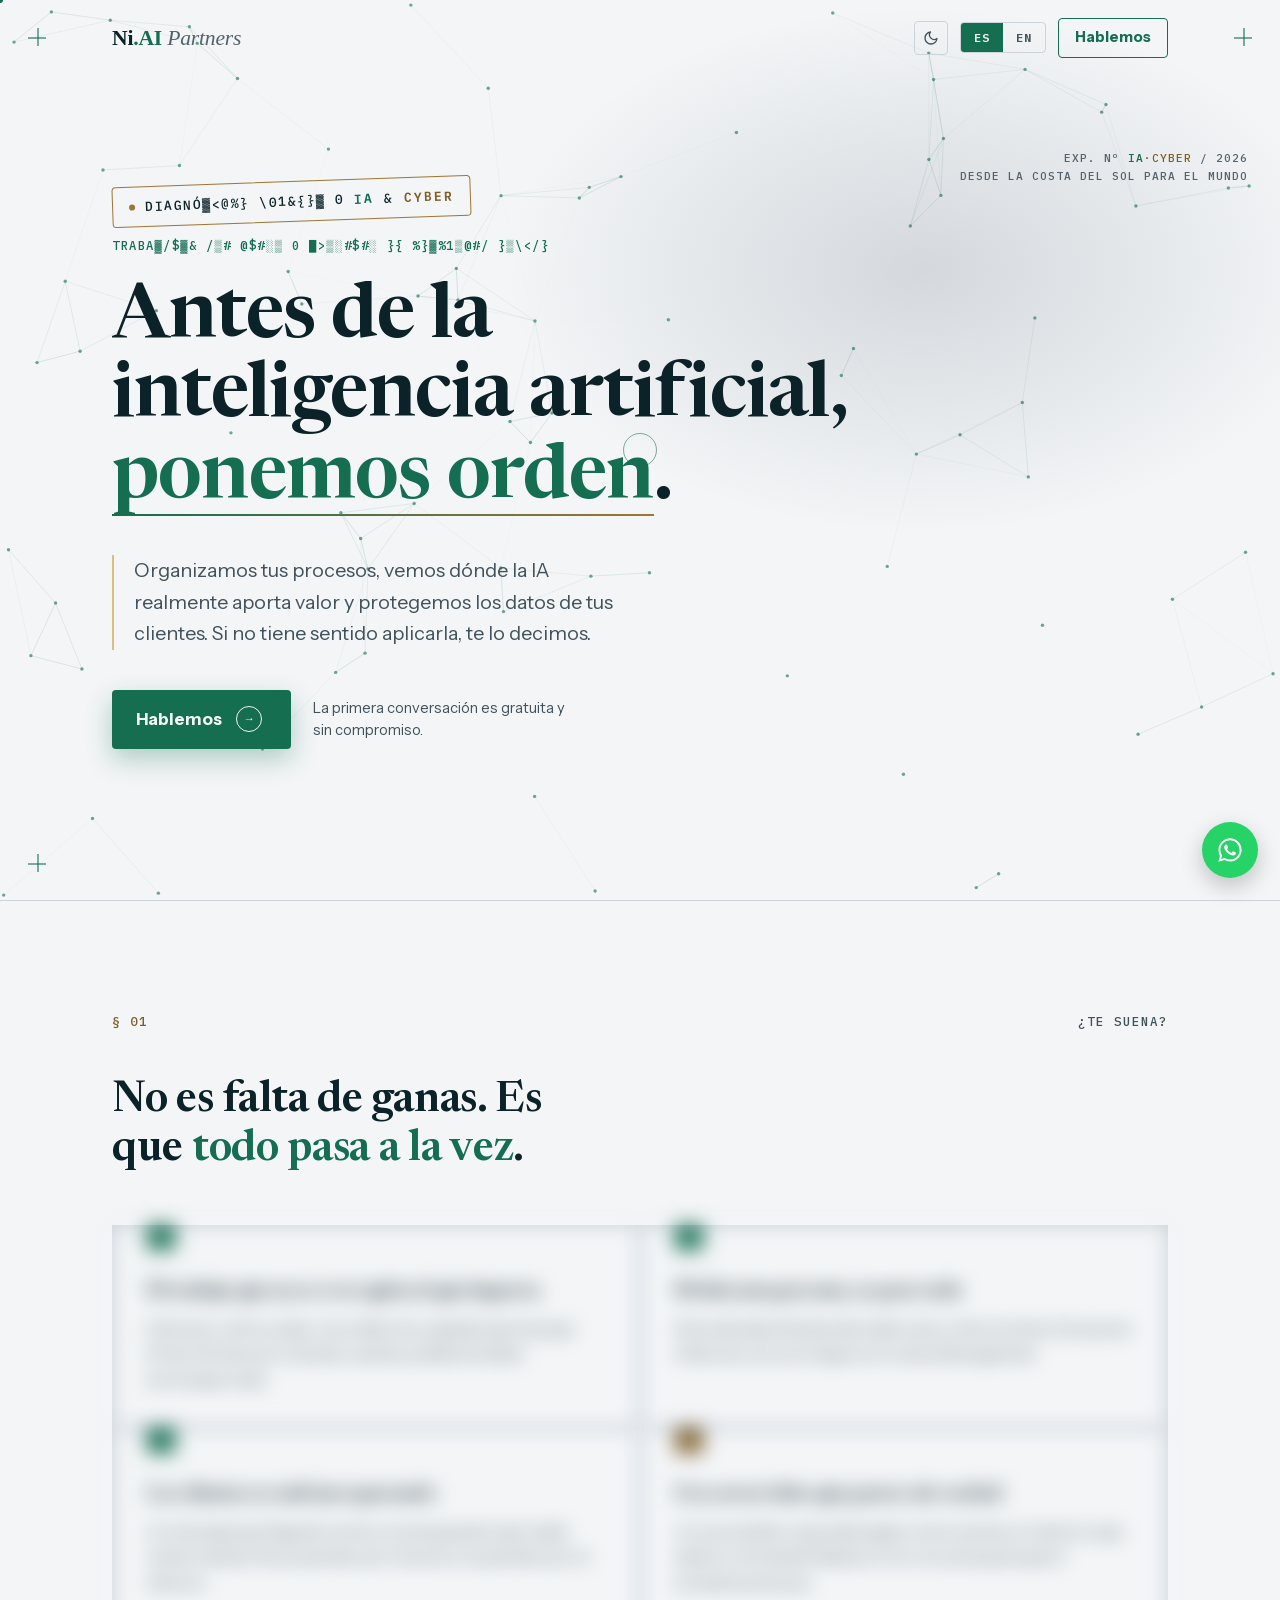
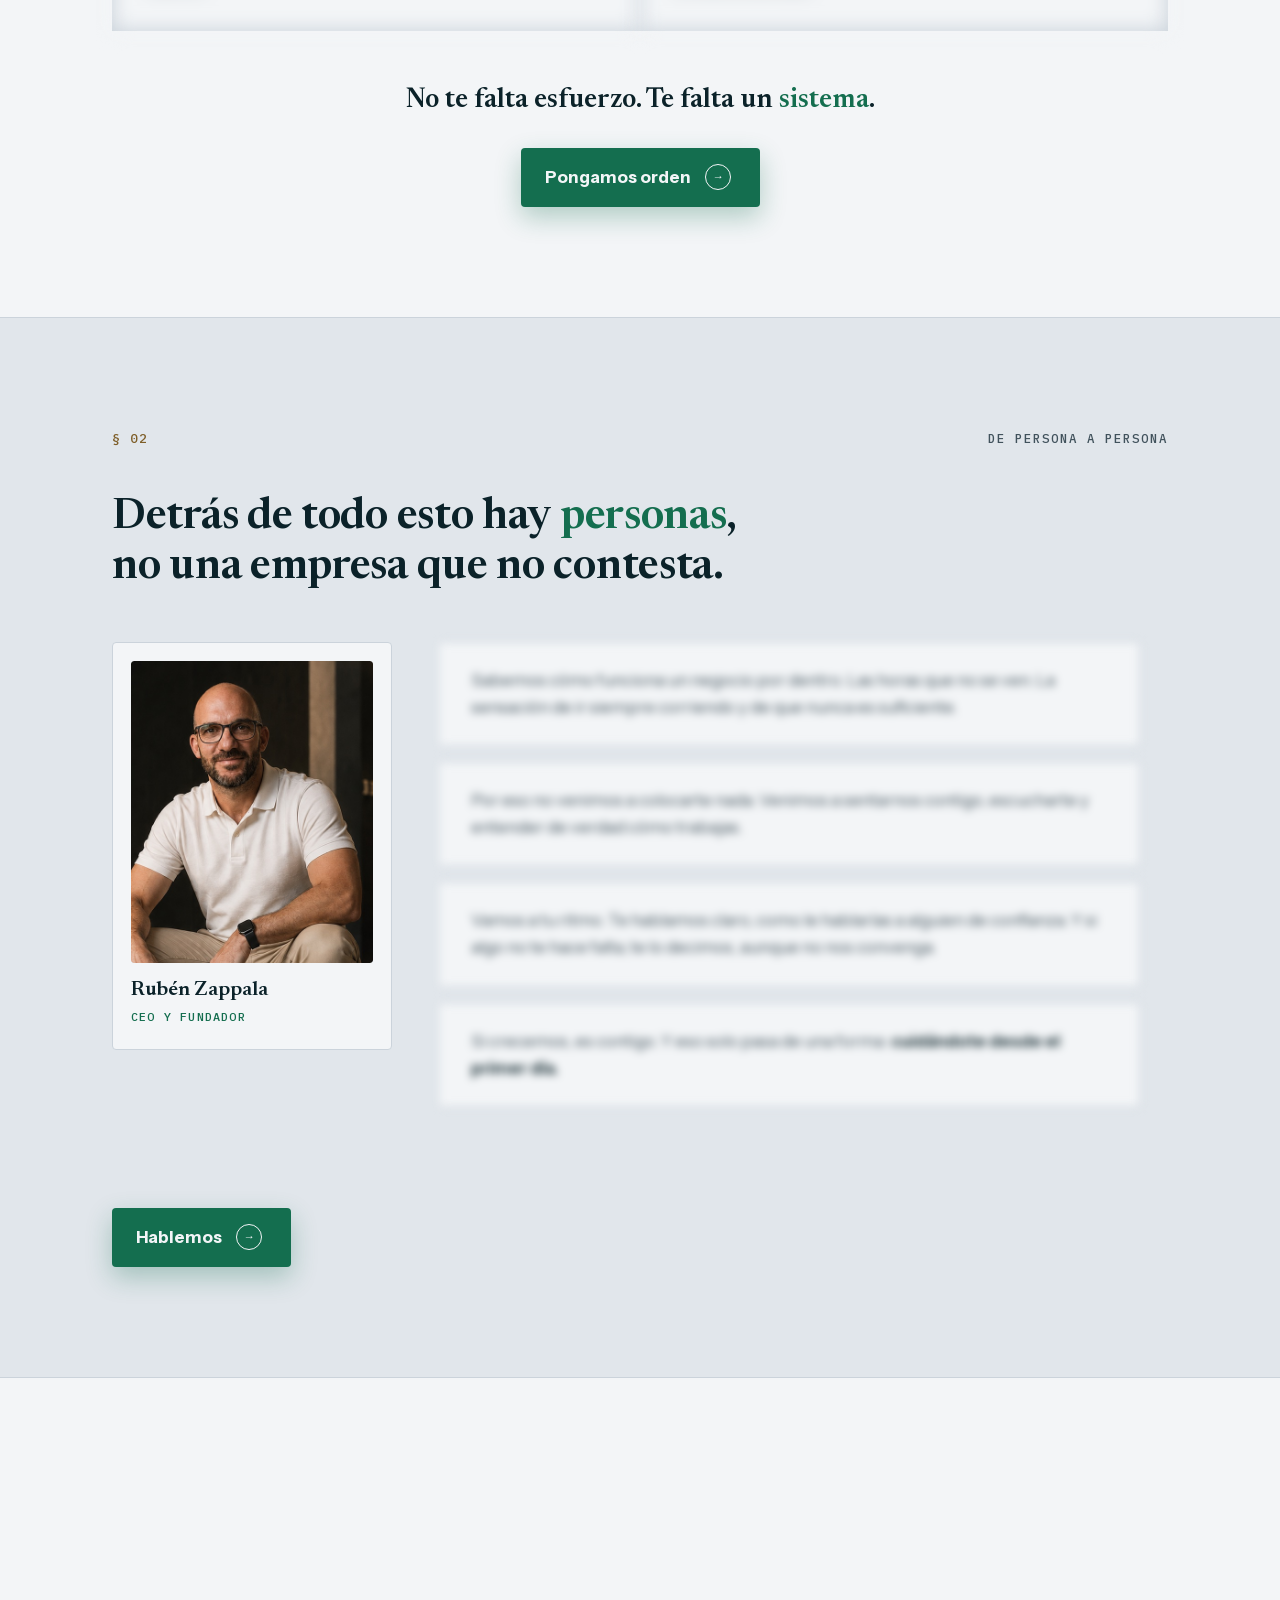
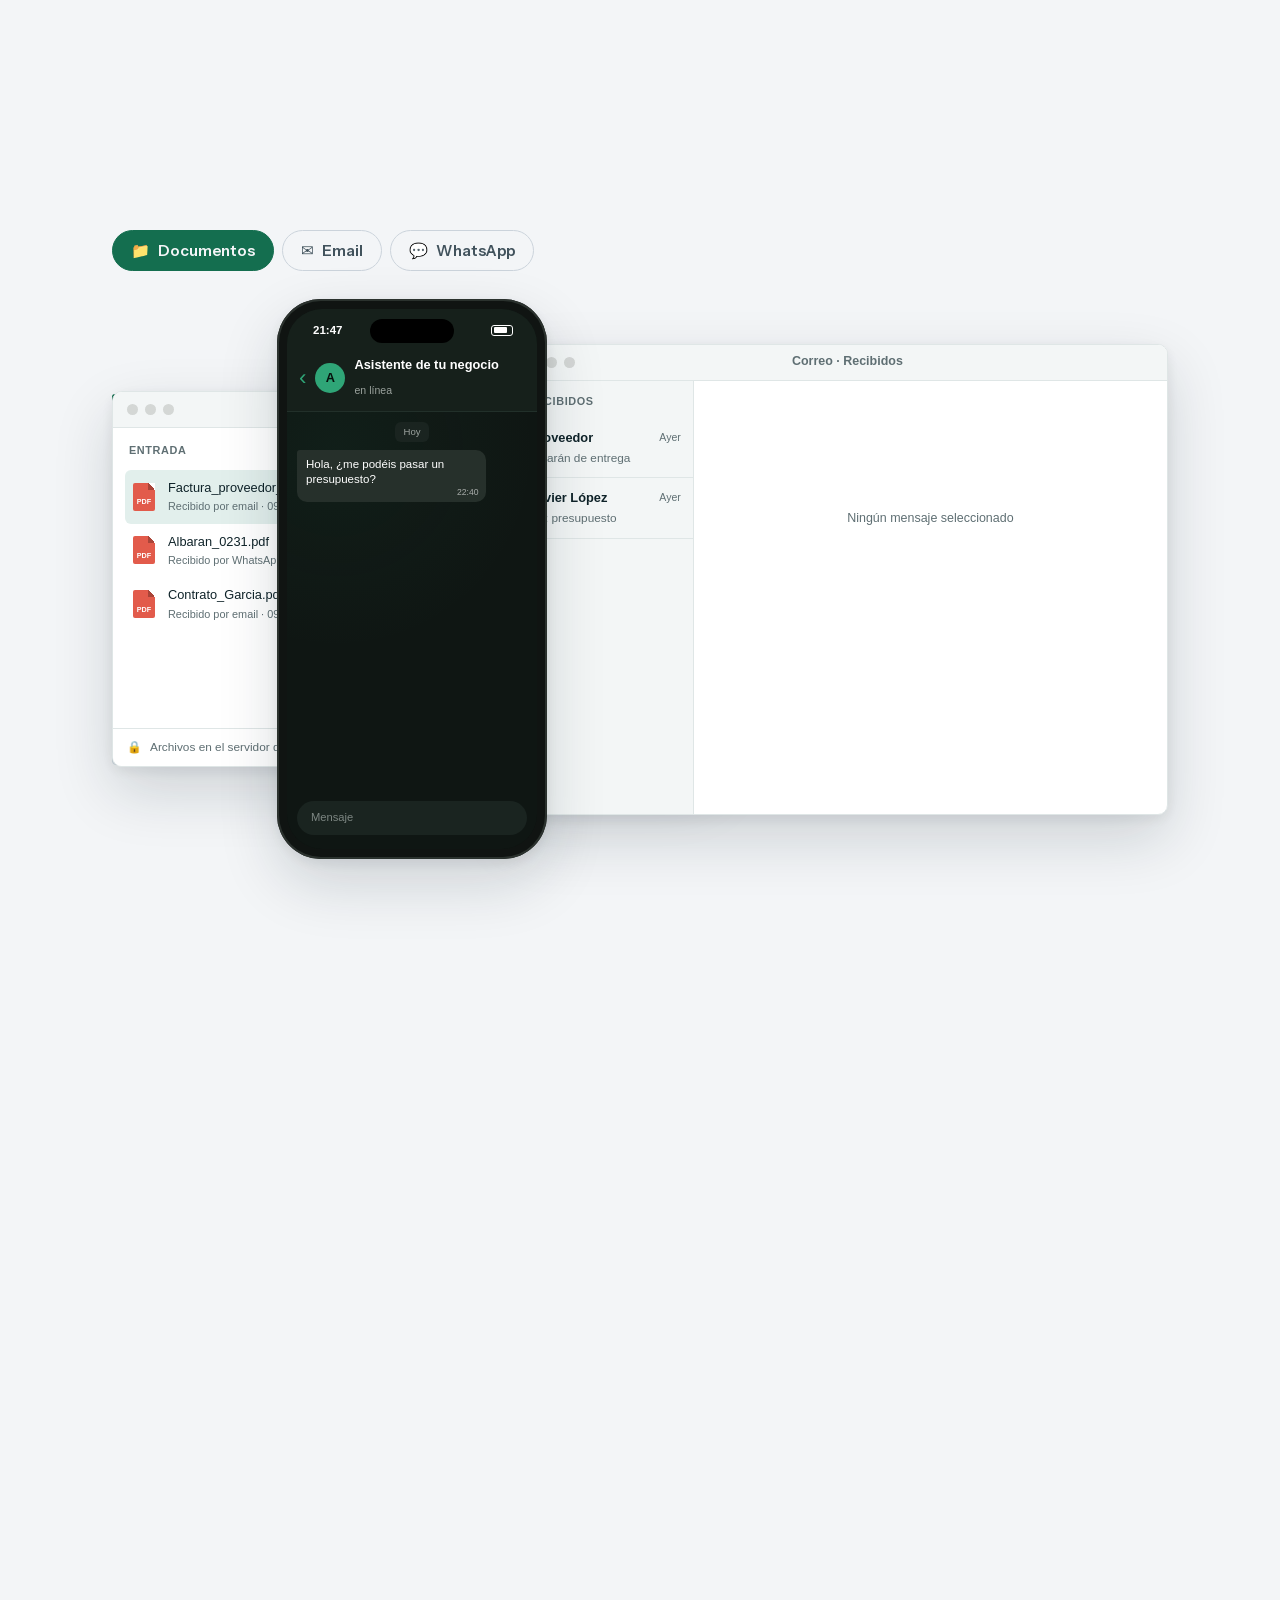
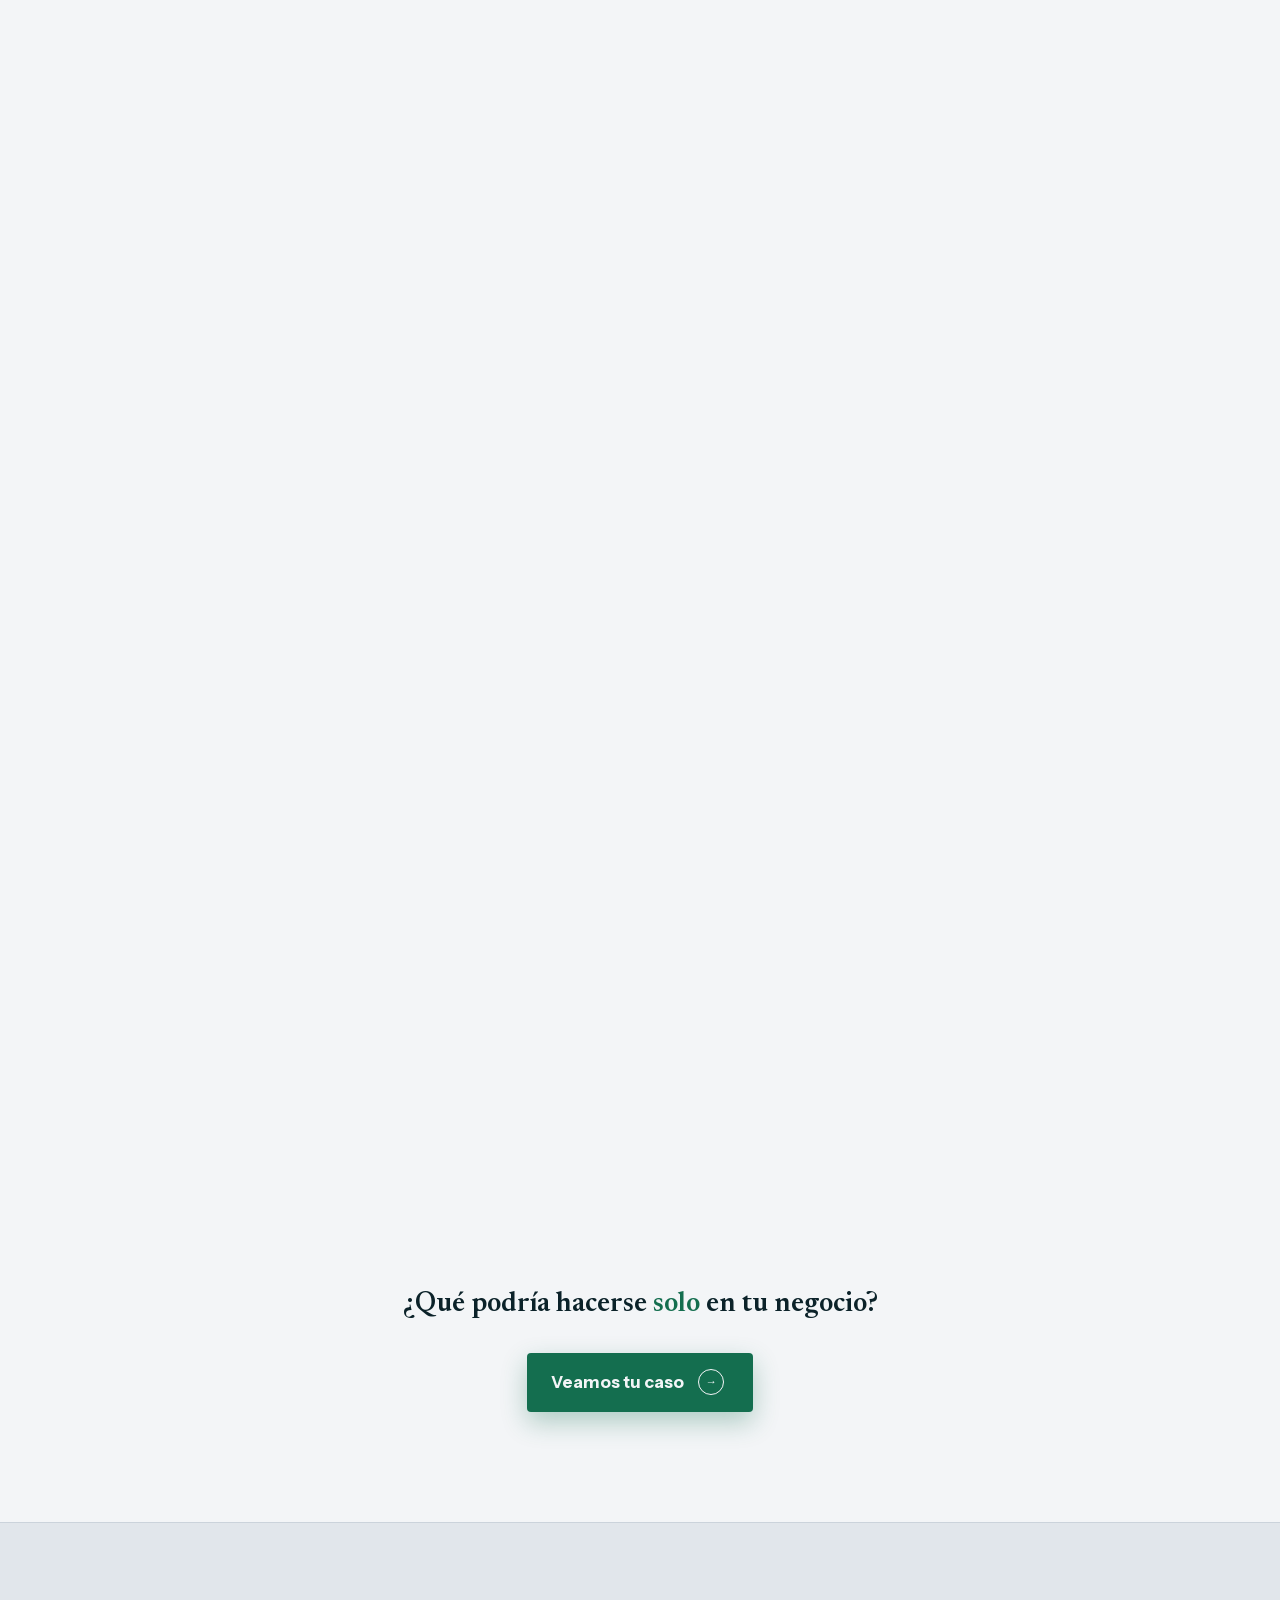
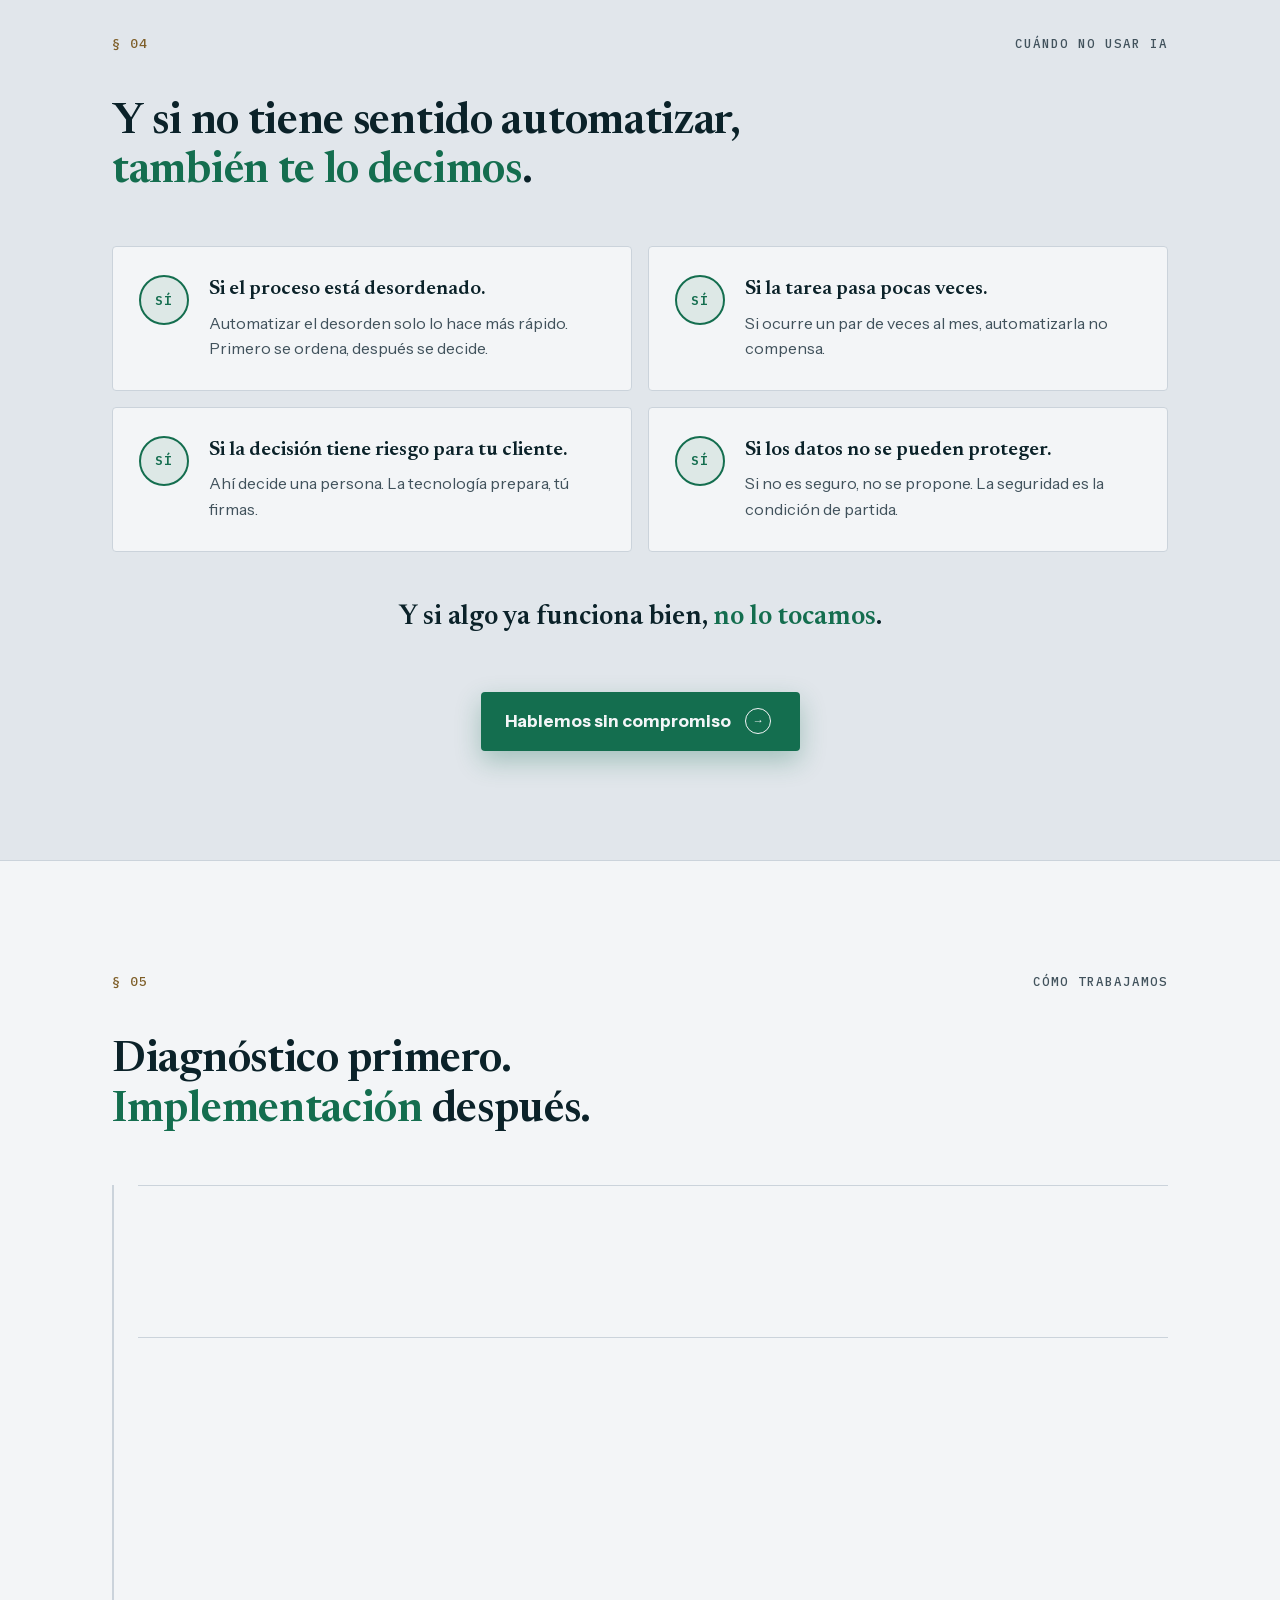
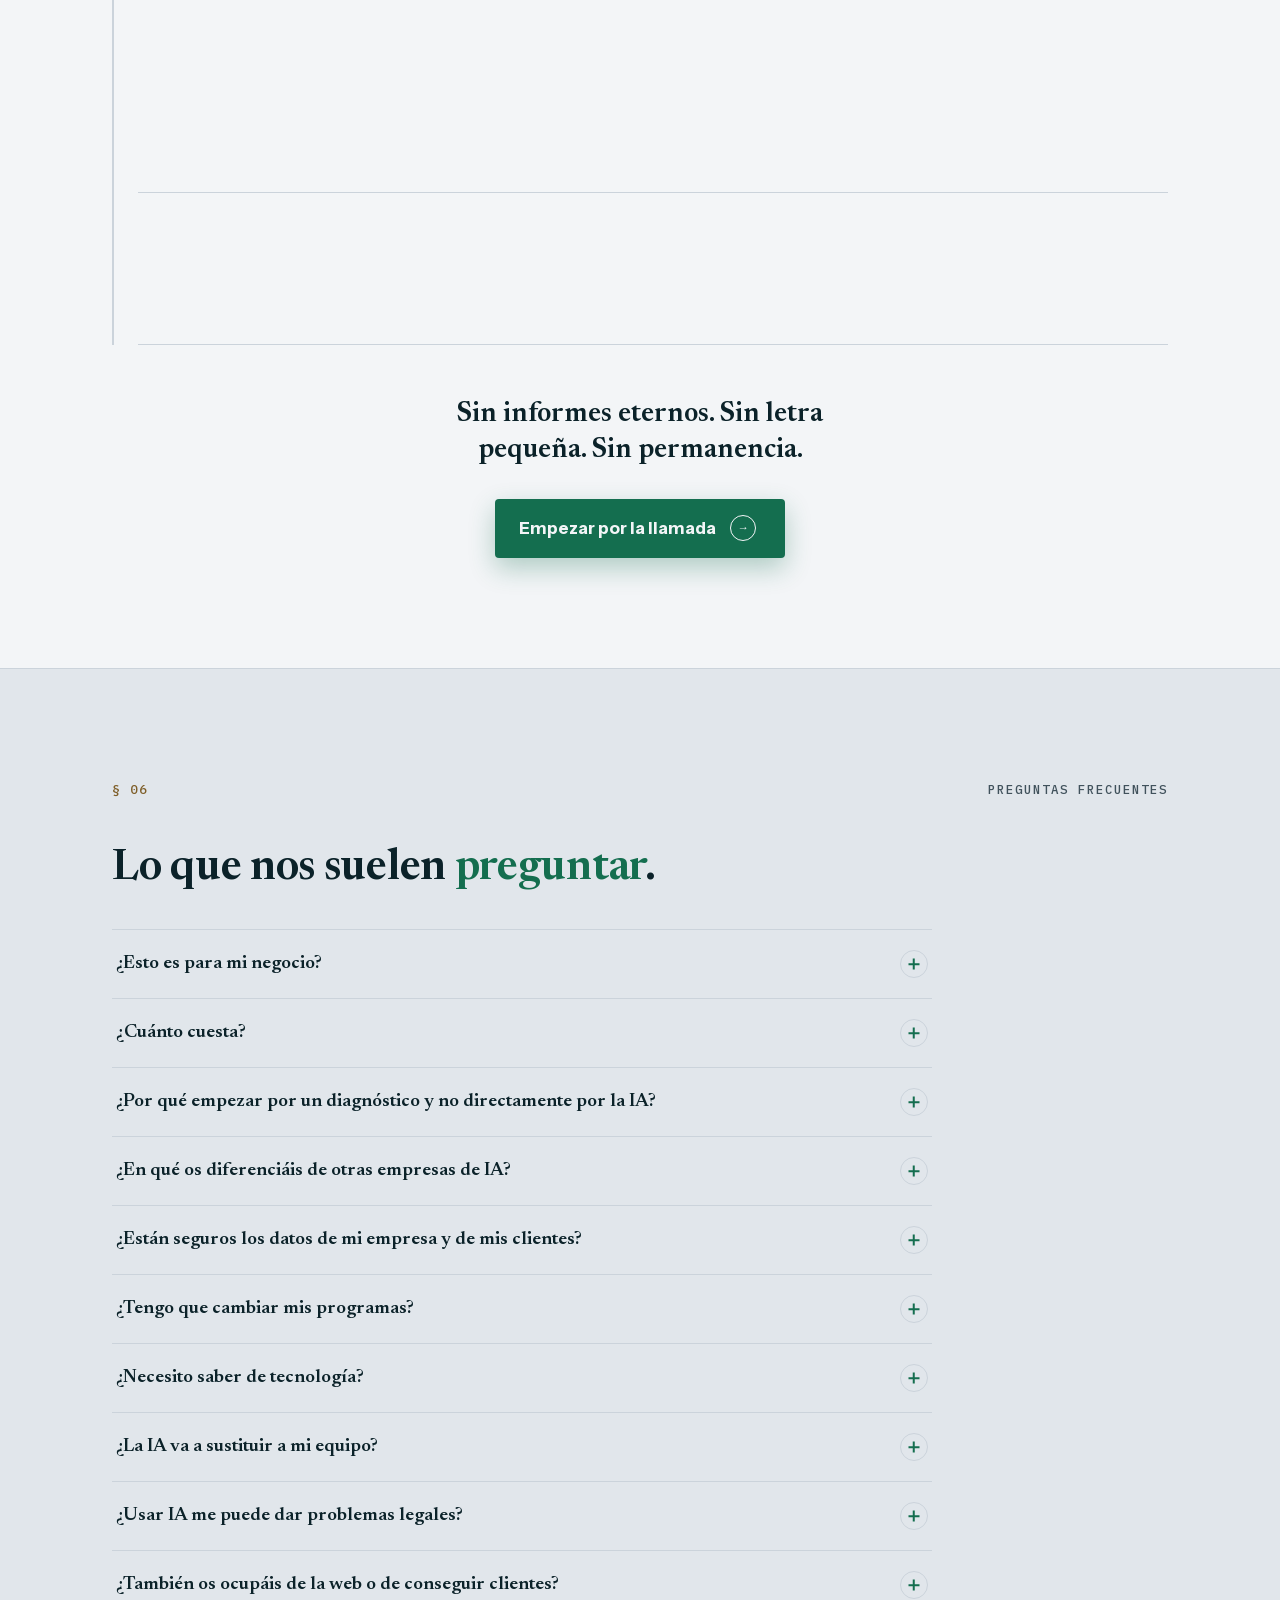
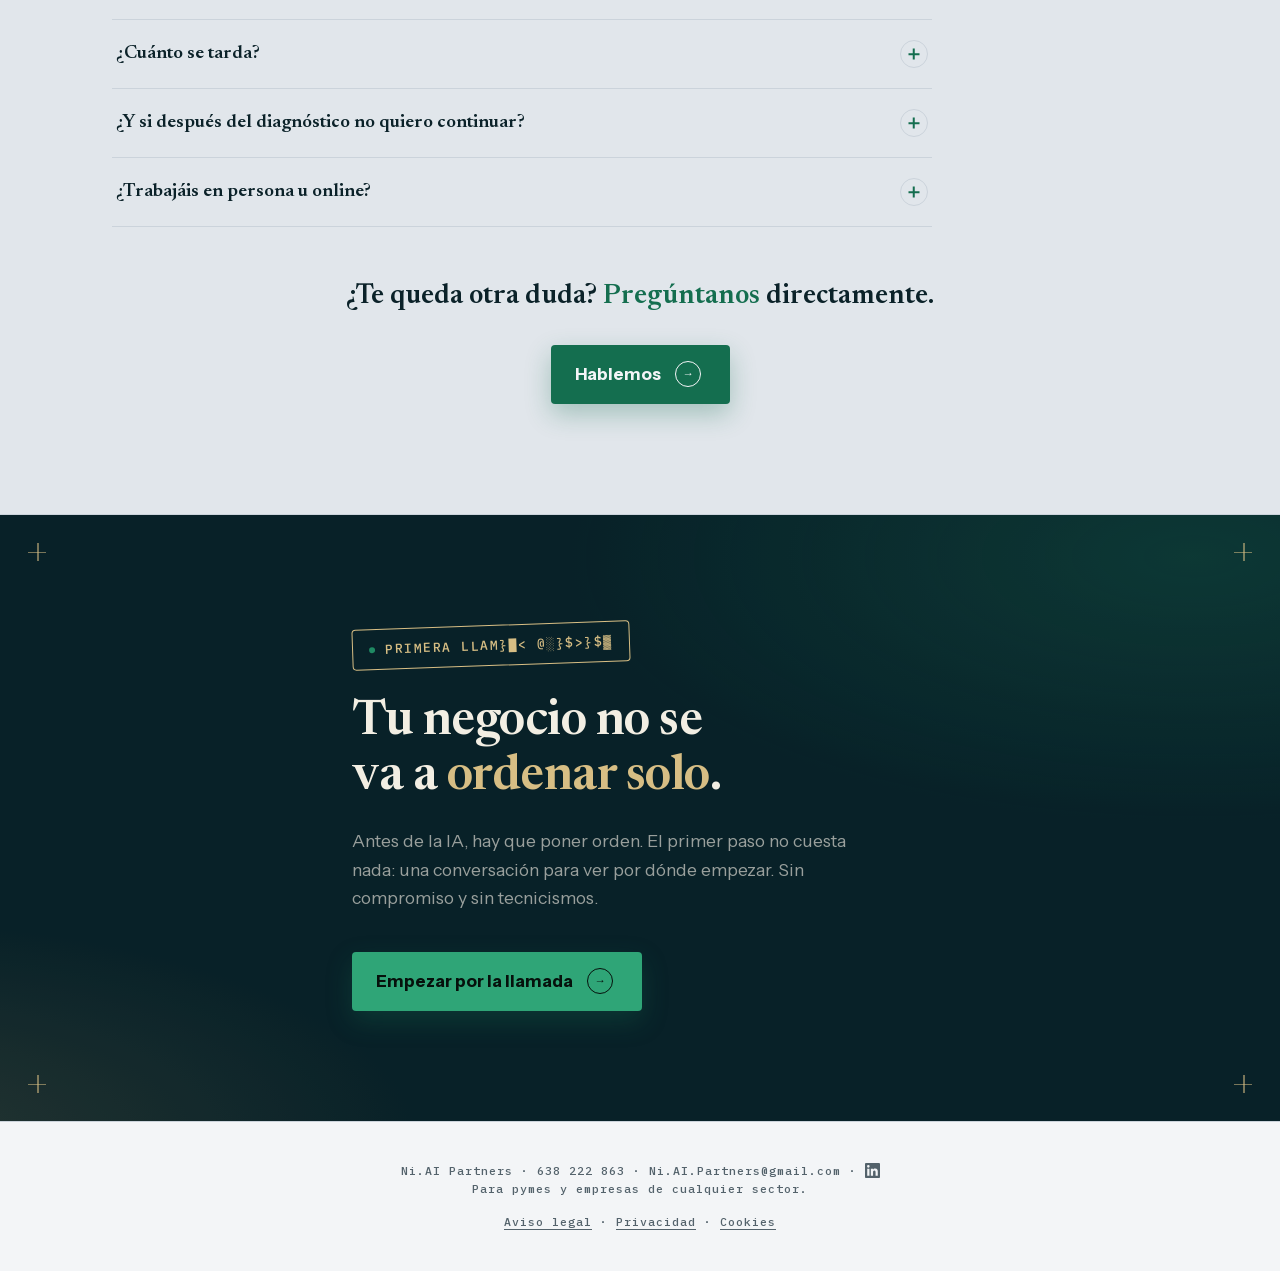
==== commit 009e1211: "Abre la web a pymes y empresas de cualquier sector - Textos nuevos: cabecera, ¿Te suena?, ejemplos, " ====
--- a/index.html
+++ b/index.html
@@ -3,7 +3,7 @@
 <head>
 <meta charset="utf-8">
 <meta name="viewport" content="width=device-width, initial-scale=1">
-<meta name="description" content="Diagnóstico inicial de IA y ciberseguridad para asesorías, gestorías, despachos y pymes. Análisis gratuito y sin compromiso, resultados en 24-48 horas.">
+<meta name="description" content="Diagnóstico de IA y ciberseguridad para pymes y empresas de cualquier sector. Ordenamos tus procesos, vemos dónde la IA ayuda de verdad y protegemos tus datos. Primera llamada gratuita.">
 <title>Ni.AI Partners · Diagnóstico IA y Cyber para pymes</title>
 <link rel="canonical" href="https://niaipartners.com/">
 <link rel="icon" href="/favicon.svg" type="image/svg+xml">
@@ -11,7 +11,7 @@
 
 <meta property="og:type" content="website">
 <meta property="og:title" content="Ni.AI Partners · Diagnóstico IA y Cyber para pymes">
-<meta property="og:description" content="Diagnóstico inicial de IA y ciberseguridad para asesorías, gestorías, despachos y pymes. Análisis gratuito y sin compromiso, resultados en 24-48 horas.">
+<meta property="og:description" content="Diagnóstico de IA y ciberseguridad para pymes y empresas de cualquier sector. Ordenamos tus procesos, vemos dónde la IA ayuda de verdad y protegemos tus datos. Primera llamada gratuita.">
 <meta property="og:url" content="https://niaipartners.com/">
 <meta property="og:image" content="https://niaipartners.com/og-image.jpg">
 <meta property="og:image:width" content="2400">
@@ -19,7 +19,7 @@
 <meta property="og:locale" content="es_ES">
 <meta name="twitter:card" content="summary_large_image">
 <meta name="twitter:title" content="Ni.AI Partners · Diagnóstico IA y Cyber para pymes">
-<meta name="twitter:description" content="Diagnóstico inicial de IA y ciberseguridad para asesorías, gestorías, despachos y pymes. Análisis gratuito y sin compromiso, resultados en 24-48 horas.">
+<meta name="twitter:description" content="Diagnóstico de IA y ciberseguridad para pymes y empresas de cualquier sector. Ordenamos tus procesos, vemos dónde la IA ayuda de verdad y protegemos tus datos. Primera llamada gratuita.">
 <meta name="twitter:image" content="https://niaipartners.com/og-image.jpg">
 
 <script type="application/ld+json">
@@ -30,7 +30,7 @@
   "url": "https://niaipartners.com/",
   "telephone": "+34638222863",
   "email": "Ni.AI.Partners@gmail.com",
-  "description": "Diagnóstico inicial de IA y ciberseguridad para asesorías, gestorías, despachos y pymes en general.",
+  "description": "Diagnóstico de IA y ciberseguridad para pymes y empresas de cualquier sector.",
   "areaServed": "ES",
   "sameAs": [
     "https://www.linkedin.com/in/ruben-zappala-lópez-4673a9407"
@@ -38,490 +38,10 @@
 }
 </script>
 
-<link rel="preconnect" href="https://fonts.googleapis.com">
-<link rel="preconnect" href="https://fonts.gstatic.com" crossorigin>
-<link href="https://fonts.googleapis.com/css2?family=Newsreader:opsz,wght@6..72,500;6..72,600&family=Instrument+Sans:wght@400;500;600;700&family=IBM+Plex+Mono:wght@500;600&display=swap" rel="stylesheet">
 <script src="js/tema.js"></script>
 <script src="js/posthog.js"></script>
-<style>
-  *, *::before, *::after { box-sizing: border-box; margin: 0; padding: 0; }
-  html { scroll-behavior: smooth; }
-
-  :root {
-    --paper:#F5F0E6; --paper-2:#ECE4D2; --ink:#1B211F;
-    --ink-mut:#4F5550; --ink-mut-2:#5E625C;
-    --jade:#146E4F; --jade-br:#1F8A63; --gold:#9C7635; --gold-soft:#C9A86A; --gold-txt:#7E5E28;
-    --line:#D9CFB6; --panel:#0C1310; --panel-txt:#F2EEE3;
-    --panel-mut:rgba(242,238,227,.62); --panel-line:#26302B;
-    --serif:"Newsreader",Georgia,serif;
-    --logo-serif:ui-serif,"Iowan Old Style","Palatino Linotype",Palatino,Georgia,serif;
-    --sans:"Instrument Sans",system-ui,sans-serif;
-    --mono:"IBM Plex Mono",ui-monospace,monospace;
-    --max-w:1120px; --p-rgb:20,110,79; --cta-txt:#F5F0E6; --cta-hover:#105C42; --err:#b8452f;
-    --ui:-apple-system,BlinkMacSystemFont,"Segoe UI",Roboto,Helvetica,Arial,sans-serif; --win:#FFFFFF; --win-2:#F4F5F4; --win-line:#E3E5E3; --win-txt:#1D2320; --win-mut:#6A716D; --sel:#E4F1EB; --shadow:0 24px 60px rgba(27,33,31,.16), 0 4px 14px rgba(27,33,31,.08);
-  }
-  html[data-theme="dark"] { --paper:#0C1310; --paper-2:#121B17; --ink:#F2EEE3; --ink-mut:#B2B1A8; --ink-mut-2:#9B9B93; --jade:#2FA577; --gold:#C9A86A; --gold-soft:#C9A86A; --gold-txt:#C9A86A; --line:#26302B; --panel:#16211C; --panel-line:#2C3832; --p-rgb:47,165,119; --cta-txt:#06110C; --cta-hover:#3DB384; --err:#E58A72; --win:#1A211E; --win-2:#151B18; --win-line:#2A332F; --win-txt:#ECEDEA; --win-mut:#9AA19D; --sel:#1E3A2E; --shadow:0 24px 60px rgba(0,0,0,.5), 0 4px 14px rgba(0,0,0,.3); color-scheme:dark; }
-  body { font-family:var(--sans); background:var(--paper); color:var(--ink); line-height:1.6; -webkit-font-smoothing:antialiased; overflow-x:hidden; }
-  a { color:inherit; text-decoration:none; }
-  .wrap { max-width:var(--max-w); margin:0 auto; padding:0 2rem; }
-
-  .progress { position:fixed; top:0; left:0; height:3px; width:0; z-index:400; background:linear-gradient(90deg,var(--jade),var(--gold)); box-shadow:0 0 12px rgba(var(--p-rgb),.6); }
-
-
-  .cur-dot,.cur-ring { position:fixed; top:0; left:0; border-radius:50%; pointer-events:none; z-index:500; }
-  .cur-dot { width:6px; height:6px; background:var(--jade); margin:-3px 0 0 -3px; }
-  .cur-ring { width:34px; height:34px; border:1.5px solid rgba(var(--p-rgb),.55); margin:-17px 0 0 -17px; transition:width .25s, height .25s, margin .25s, background .25s; }
-  .cur-ring.hot { width:54px; height:54px; margin:-27px 0 0 -27px; background:rgba(var(--p-rgb),.08); }
-  @media (pointer:coarse){ .cur-dot,.cur-ring{ display:none; } }
-
-  .marks { position:absolute; inset:28px; pointer-events:none; z-index:3; }
-  .marks span { position:absolute; width:18px; height:18px; }
-  .marks span::before,.marks span::after { content:''; position:absolute; background:var(--corner,var(--jade)); opacity:.55; }
-  .marks span::before { width:100%; height:1.5px; top:50%; }
-  .marks span::after { height:100%; width:1.5px; left:50%; }
-  .marks .tl{top:0;left:0}.marks .tr{top:0;right:0}.marks .bl{bottom:0;left:0}.marks .br{bottom:0;right:0}
-
-  header { position:fixed; top:0; left:0; right:0; z-index:200; transition:background .35s,border-color .35s; border-bottom:1px solid transparent; }
-  header.scrolled { backdrop-filter:blur(12px); -webkit-backdrop-filter:blur(12px); border-bottom-color:var(--line); background:color-mix(in srgb, var(--paper) 82%, transparent); }
-  .header-inner { display:flex; align-items:center; justify-content:space-between; height:76px; gap:14px; }
-  .logo { font-family:var(--logo-serif); font-size:1.35rem; font-weight:600; letter-spacing:-.2px; }
-  .logo .ai{ color:var(--jade); } .logo .partners{ color:var(--ink-mut-2); font-style:italic; font-weight:400; }
-  .header-actions { display:flex; align-items:center; gap:12px; }
-  .lang-toggle { display:flex; border:1px solid var(--line); border-radius:4px; overflow:hidden; }
-  .lang-toggle button { background:transparent; color:var(--ink-mut); border:none; padding:7px 13px; font-family:var(--mono); font-size:.75rem; font-weight:600; letter-spacing:1px; cursor:pointer; transition:background .2s,color .2s; }
-  .lang-toggle button.active { background:var(--jade); color:var(--paper); }
-  .lang-toggle button:not(.active):hover { color:var(--ink); }
-  .theme-toggle { width:34px; height:34px; display:grid; place-items:center; background:transparent; border:1px solid var(--line); border-radius:4px; color:var(--ink-mut); cursor:pointer; }
-  .theme-toggle:hover { color:var(--ink); }
-  .theme-toggle svg { width:16px; height:16px; }
-  .theme-toggle .sun { display:none; }
-  html[data-theme="dark"] .theme-toggle .sun { display:block; }
-  html[data-theme="dark"] .theme-toggle .moon { display:none; }
-  .head-cta { font-family:var(--sans); font-weight:700; font-size:.92rem; color:var(--jade); border:1.5px solid var(--jade); border-radius:4px; padding:7px 16px; transition:background .2s,color .2s; }
-  .head-cta:hover { background:var(--jade); color:var(--paper); }
-  .hero { position:relative; min-height:100vh; display:flex; align-items:center; padding:150px 0 120px; overflow:hidden; }
-  .hero-canvas { position:absolute; inset:0; z-index:1; width:100%; height:100%; }
-  .hero-glow { position:absolute; inset:0; z-index:0; background:radial-gradient(ellipse 50% 45% at 72% 30%, rgba(var(--p-rgb),.14), transparent 65%); }
-  .hero > .wrap { width:100%; }
-  .hero-inner { position:relative; z-index:2; max-width:780px; width:100%; }
-  .exp-number { position:absolute; top:150px; right:2rem; z-index:2; font-family:var(--mono); font-size:.7rem; letter-spacing:1px; color:var(--ink-mut-2); text-align:right; line-height:1.6; }
-  .exp-number .k{ color:var(--gold-txt); }
-  .exp-number .k .k-ia{ color:var(--jade); }
-
-  .stamp { display:inline-flex; align-items:center; gap:10px; font-family:var(--mono); font-size:.82rem; letter-spacing:1.5px; text-transform:uppercase; color:var(--jade); border:1.5px solid var(--jade); border-radius:4px; padding:9px 16px; margin-bottom:30px; transform:rotate(-2deg); }
-  .hero .stamp{ color:var(--ink); border-color:var(--gold); }
-  .hero .stamp .acc-ia{ color:var(--jade); font-weight:700; letter-spacing:2px; }
-  .hero .stamp .acc-cy{ color:var(--gold-txt); font-weight:700; letter-spacing:2px; }
-  .stamp .dot{ width:6px; height:6px; border-radius:50%; background:var(--gold); }
-
-  .hero h1 { font-family:var(--serif); font-weight:600; font-size:clamp(2.8rem,6.2vw,4.7rem); line-height:1.04; letter-spacing:-.8px; text-wrap:balance; margin-bottom:30px; }
-  .hero h1 .line { display:block; overflow:hidden; padding-bottom:.06em; }
-  .hero h1 .line > span { display:inline-block; transform:translateY(110%); opacity:0; }
-  .hero h1 em { font-style:normal; position:relative; color:var(--jade); }
-  .hero h1 em::after { content:''; position:absolute; left:0; right:0; bottom:2px; height:2px; background:linear-gradient(90deg,var(--jade),var(--gold)); transform:scaleX(0); transform-origin:left; transition:transform .8s ease 1.1s; }
-  .ready .hero h1 em::after { transform:scaleX(1); }
-
-  .hero .lead { font-size:clamp(1.05rem,1.7vw,1.24rem); color:var(--ink-mut); max-width:520px; border-left:2px solid var(--gold-soft); padding-left:20px; margin-bottom:40px; opacity:0; transform:translateY(16px); transition:opacity .7s ease .95s, transform .7s ease .95s; }
-  .ready .hero .lead { opacity:1; transform:none; }
-  .hero-sub { font-family:var(--mono); font-size:.76rem; letter-spacing:1.5px; text-transform:uppercase; color:var(--jade); margin:-16px 0 26px; }
-
-  .cta { position:relative; display:inline-flex; align-items:center; gap:14px; font-family:var(--sans); font-weight:700; font-size:1.05rem; background:var(--jade); color:var(--cta-txt); padding:1rem 1.8rem 1rem 1.5rem; border-radius:4px; border:none; cursor:pointer; box-shadow:0 10px 26px rgba(var(--p-rgb),.3); transition:transform .25s cubic-bezier(.2,.9,.3,1), box-shadow .25s; will-change:transform; overflow:hidden; }
-  .cta .seal { width:26px; height:26px; border-radius:50%; border:1.5px solid currentColor; display:grid; place-items:center; font-family:var(--mono); font-size:.7rem; transition:transform .3s cubic-bezier(.2,1.6,.4,1); flex-shrink:0; }
-  .cta:hover { background:var(--cta-hover); }
-  .cta:hover .seal { transform:translateX(3px); }
-  .cta-row { display:flex; align-items:center; gap:18px 22px; flex-wrap:wrap; opacity:0; transform:translateY(16px); transition:opacity .7s ease 1.15s, transform .7s ease 1.15s; }
-  .ready .cta-row { opacity:1; transform:none; }
-  .cta-note { font-size:.92rem; color:var(--ink-mut); max-width:260px; line-height:1.45; }
-
-  .section-margin { display:flex; align-items:baseline; gap:16px; margin-bottom:44px; }
-  .section-margin .num{ font-family:var(--mono); font-size:.82rem; color:var(--gold-txt); letter-spacing:1px; }
-  .section-margin .rule{ flex:1; height:1px; background:var(--line); transform:scaleX(0); transform-origin:left; transition:transform .8s ease; }
-  .section-margin.reveal-in .rule{ transform:scaleX(1); }
-  .section-margin .label{ font-family:var(--mono); font-size:.78rem; letter-spacing:2px; text-transform:uppercase; color:var(--ink-mut); }
-
-  .will-reveal { opacity:0; transform:translateY(26px); transition:opacity .6s ease, transform .6s cubic-bezier(.2,.7,.2,1); }
-  .will-reveal.reveal-in { opacity:1; transform:none; }
-
-  section.block { padding:110px 0; border-top:1px solid var(--line); position:relative; }
-  .block h2 { font-family:var(--serif); font-weight:600; font-size:clamp(1.9rem,4vw,2.7rem); line-height:1.14; letter-spacing:-.3px; max-width:640px; margin-bottom:50px; text-wrap:balance; }
-  .block h2 em { font-style:normal; color:var(--jade); }
-
-  .ficha-grid { display:grid; grid-template-columns:repeat(2,1fr); gap:2px; background:var(--line); border:1px solid var(--line); perspective:1000px; }
-  /* §01 Hallazgos: aparecen desenfocadas y se van enfocando, sin moverse */
-  .ficha { position:relative; background:var(--paper); padding:38px 34px 34px; opacity:0; filter:blur(10px); transition:opacity 1s ease, filter 1.1s ease, box-shadow .3s; transform-style:preserve-3d; }
-  .ficha:nth-child(2){ transition-delay:.15s } .ficha:nth-child(3){ transition-delay:.3s } .ficha:nth-child(4){ transition-delay:.45s }
-  .ficha.reveal { opacity:1; filter:blur(0); }
-  .ficha .tab { position:absolute; top:-1px; left:34px; font-family:var(--mono); font-size:.68rem; letter-spacing:1px; color:var(--paper); background:var(--jade); padding:4px 10px; border-radius:0 0 3px 3px; }
-  .ficha.gold .tab{ background:var(--gold-txt); }
-  .ficha h3 { font-family:var(--serif); font-size:1.28rem; font-weight:600; line-height:1.28; min-height:3.28em; display:flex; align-items:flex-end; margin:14px 0 12px; letter-spacing:-.2px; }
-  .ficha p { color:var(--ink-mut); font-size:1rem; }
-  .ficha p.fuente { font-family:var(--mono); font-size:.7rem; line-height:1.5; letter-spacing:.2px; color:var(--ink-mut-2); margin-top:16px; padding-top:12px; border-top:1px dashed var(--line); }
-  .ficha h3 { min-height:0; }
-
-  .problema-cierre { text-align:center; max-width:620px; margin:52px auto 0; }
-  .problema-cierre p { font-family:var(--serif); font-size:clamp(1.3rem,2.4vw,1.7rem); font-weight:600; line-height:1.32; text-wrap:balance; }
-  .problema-cierre em { font-style:normal; color:var(--jade); }
-  .problema-cierre .cta{ margin-top:30px; }
-
-  .confianza { background:var(--paper-2); }
-  .entregables { background:var(--paper-2); }
-  .entregables .articulo:first-child{ border-top:none; }
-  .declaraciones { display:grid; gap:16px; max-width:700px; }
-  /* §02 De persona a persona: la línea dorada se "dibuja" como si fuera tinta */
-  .declara { position:relative; background:var(--paper); border:1px solid var(--line); border-left:3px solid transparent; border-radius:4px; padding:24px 28px; font-size:1.06rem; color:var(--ink-mut); opacity:0; transform:translateX(-14px); filter:blur(4px); transition:opacity .6s ease, transform .6s cubic-bezier(.2,.7,.2,1), filter .5s ease; }
-  .declara::before { content:''; position:absolute; left:0; top:0; bottom:0; width:3px; background:var(--gold-soft); transform:scaleY(0); transform-origin:top; transition:transform .5s ease .15s, background .3s; }
-  .declara:nth-child(2){ transition-delay:.08s } .declara:nth-child(3){ transition-delay:.16s } .declara:nth-child(4){ transition-delay:.24s }
-  .declara.reveal { opacity:1; transform:none; filter:blur(0); }
-  .declara.reveal::before { transform:scaleY(1); }
-  .declara.reveal:hover::before { background:var(--jade); }
-  .declara strong{ color:var(--ink); font-weight:600; }
-  .destacado { font-family:var(--serif); font-size:clamp(1.15rem,2.2vw,1.4rem); font-weight:600; color:var(--ink); margin:34px 0 0; max-width:620px; line-height:1.4; }
-  .confianza .cta{ margin-top:36px; }
-  .confianza-grid { display:grid; grid-template-columns:280px minmax(0,1fr); gap:48px; align-items:start; }
-  .confianza-grid .declaraciones { grid-column:2; grid-row:1; }
-  .fundador { grid-column:1; grid-row:1; background:var(--paper); border:1px solid var(--line); border-radius:4px; padding:18px 18px 22px; }
-  .foto-pendiente { aspect-ratio:4/5; border:1.5px dashed var(--gold-soft); border-radius:3px; display:grid; place-items:center; background:var(--paper-2); margin-bottom:16px; }
-  .foto-img { position:relative; border:none; overflow:hidden; }
-  .foto-img img { width:100%; height:100%; object-fit:cover; display:block; border-radius:3px; }
-  .foto-pendiente span { font-family:var(--mono); font-size:.72rem; letter-spacing:1.5px; color:var(--ink-mut-2); text-align:center; padding:0 6px; }
-  .fundador-nombre { font-family:var(--serif); font-size:1.3rem; font-weight:600; line-height:1.2; }
-  .fundador-cargo { font-family:var(--mono); font-size:.74rem; letter-spacing:1.2px; text-transform:uppercase; color:var(--jade); margin-top:4px; }
-  .fundador-bio { font-size:.95rem; color:var(--ink-mut); margin-top:12px; line-height:1.5; }
-  .fundador-bio.pendiente { font-family:var(--mono); font-size:.74rem; border:1px dashed var(--gold-soft); padding:8px 10px; border-radius:3px; }
-  @media (max-width:860px){
-    .confianza-grid { grid-template-columns:1fr; gap:28px; }
-    .confianza-grid .declaraciones, .fundador { grid-column:1; grid-row:auto; }
-    .fundador { display:grid; grid-template-columns:110px 1fr; column-gap:16px; align-items:start; }
-    .foto-pendiente { grid-row:span 3; margin-bottom:0; }
-    .fundador-bio { grid-column:1 / -1; }
-  }
-
-  .metodo-body { position:relative; padding-left:26px; }
-  .spine { position:absolute; left:0; top:0; bottom:0; width:2px; background:var(--line); }
-  .spine-fill { position:absolute; left:0; top:0; width:100%; height:0; background:linear-gradient(var(--jade),var(--gold)); box-shadow:0 0 10px rgba(var(--p-rgb),.4); }
-  .articulo { position:relative; display:grid; grid-template-columns:90px 1fr; gap:28px; padding:30px 0; border-top:1px solid var(--line); }
-  .articulo:last-child{ border-bottom:1px solid var(--line); }
-  .articulo .art-label{ font-family:var(--mono); font-size:.85rem; color:var(--gold-txt); letter-spacing:.5px; padding-top:4px; }
-  .articulo.cyber .art-label{ color:var(--jade); }
-  .articulo h3{ font-family:var(--serif); font-size:1.25rem; font-weight:600; margin-bottom:8px; }
-  .articulo p{ color:var(--ink-mut); font-size:1rem; max-width:620px; }
-  .articulo .recibes { margin-bottom:6px; }
-  .recibes-lista { list-style:none; margin:0 0 12px; display:grid; gap:6px; }
-  .recibes-lista li { position:relative; padding-left:28px; color:var(--ink); font-size:1rem; }
-  .recibes-lista { gap:12px !important; }
-  .recibes-lista li strong { font-weight:600; display:block; }
-  .recibes-lista li .sub { display:block; color:var(--ink-mut); font-size:.93rem; font-style:italic; }
-  .recibes-lista li::before { content:'✓'; position:absolute; left:0; top:0; width:20px; height:20px; border-radius:50%; background:color-mix(in srgb, var(--jade) 14%, transparent); color:var(--jade); font-weight:700; font-size:.75rem; display:grid; place-items:center; margin-top:3px; }
-
-  /* §03 Método: la franja opaca se retira, como si se "descubriera" un texto redactado */
-  .metodo .articulo::after { content:''; position:absolute; inset:0; background:var(--paper); transform-origin:right; transform:scaleX(1); transition:transform .65s cubic-bezier(.65,0,.35,1); z-index:2; pointer-events:none; }
-  .metodo .articulo.reveal::after { transform:scaleX(0); }
-
-  /* §04 Quick Win: un texto entra desde la izquierda y el otro desde la derecha, despacio */
-  .entregables .articulo { opacity:0; transition:opacity 1.1s ease, transform 1.2s cubic-bezier(.2,.8,.2,1); }
-  .entregables .articulo:nth-child(1){ transform:translateX(-90px); }
-  .entregables .articulo:nth-child(2){ transform:translateX(90px); transition-delay:.15s }
-  .entregables .articulo:nth-child(3){ transform:translateX(-90px); transition-delay:.3s }
-  .entregables .articulo.reveal { opacity:1; transform:none; }
-
-  .cierre { background:var(--panel); color:var(--panel-txt); overflow:hidden; border-top:1px solid var(--line); padding:120px 0; }
-  .cierre .aurora { position:absolute; inset:-40%; z-index:0; opacity:.8; background:radial-gradient(ellipse 42% 38% at 74% 26%, rgba(31,138,99,.28), transparent 66%), radial-gradient(ellipse 38% 32% at 16% 80%, rgba(201,168,106,.2), transparent 66%); animation:aurora 15s ease-in-out infinite alternate; }
-  @keyframes aurora { 0%{transform:translate(0,0) scale(1) rotate(0)} 50%{transform:translate(4%,3%) scale(1.1) rotate(3deg)} 100%{transform:translate(-3%,-2%) scale(1.05) rotate(-2deg)} }
-  .cierre-inner { position:relative; z-index:2; max-width:640px; }
-  .cierre .stamp{ color:var(--gold-soft); border-color:var(--gold-soft); }
-  .cierre .stamp .dot{ background:var(--jade-br); }
-  .cierre h2{ font-family:var(--serif); font-weight:600; font-size:clamp(2rem,4.4vw,3rem); line-height:1.14; letter-spacing:-.5px; margin-bottom:22px; text-wrap:balance; }
-  .cierre h2 em{ font-style:normal; color:var(--gold-soft); }
-  .cierre p.desc{ color:var(--panel-mut); font-size:1.1rem; max-width:500px; margin-bottom:40px; }
-  .cierre .cta{ background:#2FA577; color:#06110C; }
-  .cierre .cta:hover{ background:#3DB384; }
-
-  /* formulario (overlay a pantalla completa) */
-  .contacto, .legal-overlay { position:fixed; inset:0; z-index:600; background:var(--paper); overflow-y:auto; opacity:0; visibility:hidden; transform:translateY(18px) scale(.985); transition:opacity .35s ease, visibility .35s ease, transform .4s cubic-bezier(.2,.8,.2,1); }
-  .contacto.open, .legal-overlay.open { opacity:1; visibility:visible; transform:none; }
-  /* Formulario: el overlay entra deslizándose y cada campo aparece en cascada */
-  .contacto .stamp, .contacto h2, .contacto .sub, .form-field, .contacto form .cta, .form-note { opacity:0; transform:translateY(16px); transition:opacity .45s ease, transform .45s cubic-bezier(.2,.8,.2,1); }
-  .contacto .stamp.in, .contacto h2.in, .contacto .sub.in, .form-field.in, .contacto form .cta.in, .form-note.in { opacity:1; transform:none; }
-  body.no-scroll { overflow:hidden; }
-  .overlay-bar { position:sticky; top:0; z-index:2; background:color-mix(in srgb, var(--paper) 88%, transparent); backdrop-filter:blur(12px); -webkit-backdrop-filter:blur(12px); border-bottom:1px solid var(--line); }
-  .overlay-bar-inner { max-width:620px; margin:0 auto; padding:0 2rem; height:76px; display:flex; align-items:center; justify-content:space-between; gap:14px; }
-  .overlay-bar .logo { font-size:1.2rem; }
-  .overlay-actions { display:flex; align-items:center; gap:12px; }
-  .overlay-close { background:transparent; border:1px solid var(--line); border-radius:4px; width:38px; height:38px; display:grid; place-items:center; color:var(--ink-mut); cursor:pointer; transition:color .2s, border-color .2s; }
-  .overlay-close:hover { color:var(--ink); border-color:var(--ink-mut-2); }
-  .overlay-close svg { width:18px; height:18px; }
-  .contacto-inner { max-width:620px; margin:0 auto; padding:56px 2rem 90px; }
-  @media (max-width:720px){ .overlay-bar-inner{ padding:0 1.3rem; } .contacto-inner{ padding:44px 1.3rem 80px; } }
-  .contacto h2 { font-family:var(--serif); font-weight:600; font-size:clamp(2rem,4.4vw,2.9rem); line-height:1.12; letter-spacing:-.4px; margin-bottom:16px; text-wrap:balance; }
-  .contacto h2 em{ font-style:normal; color:var(--jade); }
-  .contacto .sub { font-size:1.08rem; color:var(--ink-mut); max-width:520px; margin-bottom:44px; }
-  .form-field { margin-bottom:20px; }
-  .form-field label { display:block; font-size:1rem; font-weight:600; color:var(--ink); margin-bottom:10px; }
-  .form-field input, .form-field textarea { width:100%; font-family:var(--sans); font-size:1rem; color:var(--ink); background:var(--paper); border:1px solid var(--line); border-radius:4px; padding:.95rem 1.1rem; transition:border-color .2s, box-shadow .2s; }
-  .form-field textarea { resize:vertical; min-height:120px; line-height:1.5; }
-  .form-field input::placeholder, .form-field textarea::placeholder { color:var(--ink-mut-2); }
-  .form-field input:focus, .form-field textarea:focus { outline:none; border-color:var(--jade); box-shadow:0 0 0 3px rgba(var(--p-rgb),.14); }
-  .contacto form .cta { width:100%; justify-content:center; margin-top:6px; }
-  .info-basica { font-size:.74rem; line-height:1.5; color:var(--ink-mut-2); margin:14px 0 0; text-align:center; }
-  .info-basica a { color:inherit; text-decoration:underline; text-underline-offset:2px; }
-  .form-note { font-size:.88rem; color:var(--ink-mut); text-align:center; margin-top:18px; }
-  .form-note .shield{ color:var(--jade); }
-  .form-status { font-size:.92rem; text-align:center; margin-top:14px; display:none; }
-  .form-status.show{ display:block; }
-  .form-status.ok{ color:var(--jade); }
-  .form-status.err{ color:var(--err); }
-  .contacto-datos { margin-top:48px; padding-top:36px; border-top:1px solid var(--line); display:flex; flex-wrap:wrap; gap:20px 48px; }
-  .dato { display:flex; align-items:center; gap:12px; }
-  .dato-ico { width:42px; height:42px; flex-shrink:0; display:grid; place-items:center; border:1px solid var(--line); border-radius:4px; color:var(--jade); }
-  .dato-ico svg{ width:20px; height:20px; }
-  .dato-label { font-family:var(--mono); font-size:.7rem; letter-spacing:1px; text-transform:uppercase; color:var(--ink-mut-2); }
-  .dato-valor { font-size:1.05rem; font-weight:600; color:var(--ink); }
-  a.dato-valor:hover{ color:var(--jade); }
-
-  footer { padding:40px 0; text-align:center; font-family:var(--mono); font-size:.72rem; letter-spacing:1px; color:var(--ink-mut-2); border-top:1px solid var(--line); }
-  .footer-social { display:inline-flex; vertical-align:-3px; color:var(--ink-mut-2); }
-  .footer-social svg { width:15px; height:15px; }
-  .footer-social:hover { color:var(--jade); }
-  .footer-legal { margin-top:14px; }
-  .footer-legal a { color:var(--ink-mut-2); text-decoration:underline; text-underline-offset:3px; margin:0 8px; }
-  .footer-legal a:hover { color:var(--jade); }
-
-  .legal-inner { max-width:620px; margin:0 auto; padding:56px 2rem 90px; }
-  @media (max-width:720px){ .legal-inner{ padding:44px 1.3rem 80px; } }
-  .legal-inner h2 { font-family:var(--serif); font-weight:600; font-size:clamp(1.7rem,3.6vw,2.3rem); line-height:1.16; letter-spacing:-.3px; margin-bottom:30px; }
-  .legal-inner h3 { font-family:var(--sans); font-weight:700; font-size:1.05rem; color:var(--ink); margin:28px 0 8px; }
-  .legal-inner p, .legal-inner li { font-size:1rem; color:var(--ink-mut); line-height:1.65; }
-  .legal-inner ul { padding-left:1.2em; margin:6px 0; }
-  .legal-inner a { color:var(--jade); }
-
-  .wa-float { position:fixed; right:22px; bottom:22px; z-index:300; width:56px; height:56px; border-radius:50%; background:#25D366; display:grid; place-items:center; box-shadow:0 8px 22px rgba(0,0,0,.22); transition:transform .25s cubic-bezier(.2,.9,.3,1); }
-  .wa-float:hover { transform:scale(1.08); }
-  .wa-float svg { width:28px; height:28px; fill:#fff; }
-  .contacto.open ~ .wa-float, .legal-overlay.open ~ .wa-float { opacity:0; visibility:hidden; pointer-events:none; }
-
-  /* Ejemplos visuales */
-  .ejemplos .row { display:grid; grid-template-columns:minmax(0,1.5fr) minmax(0,1fr); gap:56px; align-items:center; margin-bottom:96px; }
-  .ejemplos .row.rev { grid-template-columns:minmax(0,1fr) minmax(0,1.5fr); }
-  .ejemplos .row.rev .visual { order:2; }
-  @media (max-width:900px){ .ejemplos .row, .ejemplos .row.rev { grid-template-columns:1fr; gap:24px; margin-bottom:72px; } .ejemplos .row.rev .visual { order:0; } }
-  .ejemplos .visual { display:flex; justify-content:center; }
-  .ejemplos .info .n { font-family:var(--mono); font-size:.72rem; letter-spacing:1px; color:var(--paper); background:var(--jade); padding:3px 9px; border-radius:3px; }
-  .ejemplos .info h3 { font-family:var(--serif); font-size:clamp(1.4rem,2.6vw,1.9rem); font-weight:600; line-height:1.18; margin:14px 0 10px; }
-  .ejemplos .info .ilustrativo { font-family:var(--mono); font-size:.68rem; letter-spacing:1px; text-transform:uppercase; color:var(--ink-mut-2); }
-  .ejemplos .replay { margin-top:18px; background:none; border:1px solid var(--line); border-radius:4px; color:var(--ink-mut); font:500 .74rem var(--mono); padding:6px 12px; cursor:pointer; }
-  .ejemplos .replay:hover { color:var(--jade); border-color:var(--jade); }
-  .ejemplos .pasos { list-style:none; counter-reset:p; margin:16px 0 14px; display:grid; gap:8px; }
-  .ejemplos .pasos li { counter-increment:p; display:flex; align-items:center; gap:10px; font-size:.95rem; color:var(--ink-mut-2); transition:color .3s; }
-  .ejemplos .pasos li::before { content:counter(p); width:24px; height:24px; border-radius:50%; border:1.5px solid var(--line); display:grid; place-items:center; font:600 .72rem var(--mono); transition:all .3s; flex-shrink:0; }
-  .ejemplos .pasos li.on { color:var(--ink); font-weight:600; }
-  .ejemplos .pasos li.on::before { background:var(--jade); border-color:var(--jade); color:var(--paper); }
-  .ejemplos .pasos li.done::before { border-color:var(--jade); color:var(--jade); }
-
-  .ejemplos .win { width:100%; max-width:660px; background:var(--win); border:1px solid var(--win-line); border-radius:10px; box-shadow:var(--shadow); overflow:hidden; font-family:var(--ui); color:var(--win-txt); position:relative; }
-  .ejemplos .win-bar { height:36px; display:flex; align-items:center; gap:7px; padding:0 14px; background:var(--win-2); border-bottom:1px solid var(--win-line); }
-  .ejemplos .win-bar i { width:11px; height:11px; border-radius:50%; background:#D4D7D5; }
-  html[data-theme="dark"] .ejemplos .win-bar i { background:#3A433F; }
-  .ejemplos .win-bar span { flex:1; text-align:center; font-size:.78rem; font-weight:600; color:var(--win-mut); margin-right:40px; }
-
-  .ejemplos .files { display:grid; grid-template-columns:1.25fr 1fr; min-height:300px; }
-  .ejemplos .pane { padding:12px; }
-  .ejemplos .pane + .pane { border-left:1px solid var(--win-line); background:var(--win-2); }
-  .ejemplos .pane h4 { font-size:.68rem; font-weight:700; letter-spacing:.6px; text-transform:uppercase; color:var(--win-mut); margin:2px 4px 10px; display:flex; justify-content:space-between; }
-  .ejemplos .file { display:grid; grid-template-columns:26px minmax(0,1fr) auto; gap:9px; align-items:center; padding:8px; border-radius:6px; font-size:.8rem; transition:background .25s, opacity .45s, transform .45s, max-height .45s, padding .45s; max-height:60px; overflow:hidden; }
-  .ejemplos .file .ico { width:22px; height:28px; border-radius:2px; background:#E25B4B; position:relative; display:grid; place-items:end center; color:#fff; font-size:.45rem; font-weight:800; padding-bottom:3px; }
-  .ejemplos .file .ico::after { content:''; position:absolute; top:0; right:0; width:7px; height:7px; background:linear-gradient(225deg, var(--win) 50%, rgba(0,0,0,.25) 50%); }
-  .ejemplos .file .nm { white-space:nowrap; overflow:hidden; text-overflow:ellipsis; }
-  .ejemplos .file .nm small { display:block; color:var(--win-mut); font-size:.68rem; }
-  .ejemplos .chip { font-size:.66rem; font-weight:600; padding:3px 8px; border-radius:999px; white-space:nowrap; opacity:0; transition:opacity .2s; }
-  .ejemplos .chip.on { opacity:1; }
-  .ejemplos .chip.wait { background:var(--win-2); color:var(--win-mut); border:1px solid var(--win-line); }
-  .ejemplos .chip.go { background:var(--sel); color:var(--jade); }
-  .ejemplos .file.active { background:var(--sel); }
-  .ejemplos .file.gone { opacity:0; transform:translateX(40px); max-height:0; padding-top:0; padding-bottom:0; }
-  .ejemplos .fold { display:flex; align-items:center; gap:10px; padding:9px 8px; border-radius:6px; font-size:.82rem; transition:background .3s; }
-  .ejemplos .fold svg { width:22px; height:18px; flex-shrink:0; color:#C9A86A; }
-  .ejemplos .fold .cnt { margin-left:auto; min-width:22px; text-align:center; font-size:.68rem; font-weight:700; color:var(--win-mut); background:var(--win); border:1px solid var(--win-line); border-radius:999px; padding:1px 7px; transition:color .3s, border-color .3s; }
-  .ejemplos .fold.flash { background:var(--sel); }
-  .ejemplos .fold.flash .cnt { color:var(--jade); border-color:var(--jade); }
-  .ejemplos .statusbar { display:flex; align-items:center; gap:8px; padding:9px 14px; border-top:1px solid var(--win-line); font-size:.74rem; color:var(--win-mut); background:var(--win); }
-  .ejemplos .statusbar b { color:var(--jade); font-weight:700; opacity:0; transition:opacity .4s; }
-  .ejemplos .statusbar b.on { opacity:1; }
-  @media (max-width:560px){ .ejemplos .files { grid-template-columns:1fr; } .ejemplos .pane + .pane { border-left:none; border-top:1px solid var(--win-line); } }
-
-  .ejemplos .row.rev.mailrow { grid-template-columns:minmax(0,1fr) minmax(0,1.9fr); }
-  .ejemplos .mailrow .win { max-width:760px; }
-  .ejemplos .mailapp { display:grid; grid-template-columns:180px minmax(0,1fr); min-height:400px; font-size:1.06em; }
-  .ejemplos .inbox { border-right:1px solid var(--win-line); background:var(--win-2); padding:8px 0; }
-  .ejemplos .inbox h4 { font-size:.68rem; font-weight:700; letter-spacing:.6px; text-transform:uppercase; color:var(--win-mut); margin:4px 14px 8px; }
-  .ejemplos .msg { padding:10px 14px 10px 16px; border-bottom:1px solid var(--win-line); font-size:.74rem; color:var(--win-mut); position:relative; }
-  .ejemplos .msg b { display:block; color:var(--win-txt); font-size:.8rem; padding-right:34px; white-space:nowrap; overflow:hidden; text-overflow:ellipsis; }
-  .ejemplos .msg .t { position:absolute; right:12px; top:11px; font-size:.66rem; }
-  .ejemplos .msg.new { display:none; transition:background .3s; }
-  .ejemplos .msg.new.on { display:block; animation:slidein .5s cubic-bezier(.2,.8,.2,1); }
-  @keyframes slidein { from { opacity:0; transform:translateY(-12px); } to { opacity:1; transform:none; } }
-  .ejemplos .msg.new::before { content:''; position:absolute; left:5px; top:16px; width:6px; height:6px; border-radius:50%; background:var(--jade); transition:opacity .3s; }
-  .ejemplos .msg.new.sel { background:var(--sel); }
-  .ejemplos .msg.new.sel::before { opacity:0; }
-  .ejemplos .read { padding:18px 22px; position:relative; font-size:.9rem; }
-  .ejemplos .read .empty { color:var(--win-mut); font-size:.78rem; text-align:center; margin-top:110px; }
-  .ejemplos .mail-open { opacity:0; transition:opacity .4s; }
-  .ejemplos .mail-open.on { opacity:1; }
-  .ejemplos .mail-open .subj { font-size:1.12rem; font-weight:700; margin-bottom:10px; }
-  .ejemplos .mail-open .from { display:flex; gap:9px; align-items:center; font-size:.74rem; color:var(--win-mut); margin-bottom:12px; }
-  .ejemplos .avatar { width:28px; height:28px; border-radius:50%; background:#C9A86A; color:#2a1f0c; display:grid; place-items:center; font-weight:700; font-size:.72rem; flex-shrink:0; }
-  .ejemplos .mail-open .body { line-height:1.5; }
-  .ejemplos .draft { margin-top:14px; border:1px solid var(--jade); border-radius:8px; padding:10px 12px; background:var(--win); opacity:0; transform:translateY(8px); transition:opacity .4s, transform .4s; }
-  .ejemplos .draft.on { opacity:1; transform:none; }
-  .ejemplos .draft.sent { border-color:var(--win-line); background:var(--win-2); }
-  .ejemplos .draft.sent .acts { display:none; }
-  .ejemplos .draft.sent .lbl { color:var(--win-mut); }
-  .ejemplos .draft .lbl { font-size:.7rem; font-weight:700; letter-spacing:.5px; text-transform:uppercase; color:var(--jade); margin-bottom:6px; }
-  .ejemplos .draft .txt { min-height:3.9em; line-height:1.5; font-size:.9rem; }
-  .ejemplos .draft .acts { display:flex; gap:8px; justify-content:flex-end; margin-top:8px; }
-  .ejemplos .btn { font:600 .82rem var(--ui); border-radius:6px; padding:8px 14px; border:1px solid var(--win-line); background:var(--win-2); color:var(--win-txt); transition:transform .12s, background .2s; display:inline-block; }
-  .ejemplos .btn.pri { background:var(--jade); border-color:var(--jade); color:#fff; }
-  html[data-theme="dark"] .ejemplos .btn.pri { color:#06110C; }
-  .ejemplos .btn.press { transform:scale(.92); }
-  .ejemplos .btn.pri.glow { box-shadow:0 0 0 0 rgba(var(--p-rgb),.6); animation:glow 1.1s ease-out infinite; }
-  @keyframes glow { to { box-shadow:0 0 0 10px rgba(var(--p-rgb),0); } }
-  .ejemplos .cursor { position:absolute; left:70%; top:85%; width:26px; height:26px; filter:drop-shadow(0 2px 3px rgba(0,0,0,.35)); z-index:5; opacity:0; transition:left .9s cubic-bezier(.4,0,.2,1), top .9s cubic-bezier(.4,0,.2,1), opacity .3s; pointer-events:none; }
-  .ejemplos .cursor.on { opacity:1; }
-  .ejemplos .toast { position:absolute; left:50%; bottom:16px; transform:translate(-50%,20px); background:var(--jade); color:#fff; font-size:.86rem; font-weight:700; padding:10px 18px; box-shadow:0 8px 20px rgba(0,0,0,.25); border-radius:8px; opacity:0; transition:opacity .3s, transform .3s; white-space:nowrap; }
-  .ejemplos .toast.on { opacity:1; transform:translate(-50%,0); }
-  .ejemplos .caret { display:inline-block; width:1.5px; height:1em; background:var(--jade); vertical-align:-2px; animation:blink .8s steps(1) infinite; }
-  @keyframes blink { 50%{ opacity:0; } }
-  @media (max-width:560px){ .ejemplos .mailapp { grid-template-columns:1fr; } .ejemplos .inbox { border-right:none; border-bottom:1px solid var(--win-line); } .ejemplos .read .empty { margin-top:30px; } }
-
-  .ejemplos .phone { width:270px; height:560px; border-radius:44px; background:#101412; padding:10px; box-shadow:var(--shadow), inset 0 0 0 2px #2b322e; position:relative; flex-shrink:0; }
-  .ejemplos .screen { position:relative; width:100%; height:100%; border-radius:35px; overflow:hidden; font-family:var(--ui); color:#fff; background:#0c1310; }
-  .ejemplos .island { position:absolute; top:10px; left:50%; transform:translateX(-50%); width:84px; height:24px; border-radius:20px; background:#000; z-index:10; }
-  .ejemplos .sbar { position:absolute; top:12px; left:26px; right:24px; display:flex; justify-content:space-between; align-items:center; font-size:.72rem; font-weight:600; z-index:9; }
-  .ejemplos .sbar .bat { width:22px; height:11px; border:1.5px solid currentColor; border-radius:3px; position:relative; }
-  .ejemplos .sbar .bat::after { content:''; position:absolute; top:1.5px; bottom:1.5px; left:1.5px; right:5px; background:currentColor; border-radius:1px; }
-  .ejemplos .scr { position:absolute; inset:0; opacity:0; transition:opacity .6s; display:flex; flex-direction:column; align-items:center; }
-  .ejemplos .scr.on { opacity:1; }
-  .ejemplos .s-chat { background:#0F1613; align-items:stretch; }
-  .ejemplos .chat-head { display:flex; align-items:center; gap:9px; padding:46px 12px 10px; background:#16201B; border-bottom:1px solid #22302A; }
-  .ejemplos .chat-head .back { font-size:1.4rem; line-height:1; color:#2FA577; }
-  .ejemplos .chat-head .cav { width:30px; height:30px; border-radius:50%; background:#2FA577; color:#06110C; display:grid; place-items:center; font-weight:700; font-size:.8rem; }
-  .ejemplos .chat-head b { display:block; font-size:.8rem; }
-  .ejemplos .chat-head small { font-size:.66rem; color:#9AA19D; }
-  .ejemplos .chat-body { flex:1; display:flex; flex-direction:column; padding:10px 10px 6px; gap:6px; overflow:hidden; background:radial-gradient(circle at 20% 10%, rgba(47,165,119,.06), transparent 50%), #0F1613; }
-  .ejemplos .day-chip { align-self:center; font-size:.6rem; color:#9AA19D; background:#1A2420; padding:2px 8px; border-radius:6px; margin-bottom:2px; }
-  .ejemplos .bub { max-width:82%; font-size:.72rem; line-height:1.35; padding:7px 9px 14px; border-radius:10px; position:relative; opacity:0; transform:translateY(6px); transition:opacity .35s, transform .35s; display:none; }
-  .ejemplos .bub.on { display:block; opacity:1; transform:none; animation:pop .35s ease; }
-  @keyframes pop { from { opacity:0; transform:translateY(6px); } to { opacity:1; transform:none; } }
-  .ejemplos .bub.c { background:#26302B; align-self:flex-start; border-top-left-radius:3px; }
-  .ejemplos .bub.a { background:#1F6B4E; align-self:flex-end; border-top-right-radius:3px; }
-  .ejemplos .bub .hm { position:absolute; right:7px; bottom:3px; font-size:.54rem; opacity:.6; }
-  .ejemplos .typing { align-self:flex-end; background:#1F6B4E; border-radius:10px; padding:8px 10px; display:none; gap:3px; }
-  .ejemplos .typing.on { display:flex; }
-  .ejemplos .typing i { width:5px; height:5px; border-radius:50%; background:#cfe9dc; animation:dot 1s infinite; }
-  .ejemplos .typing i:nth-child(2) { animation-delay:.15s } .ejemplos .typing i:nth-child(3) { animation-delay:.3s }
-  @keyframes dot { 0%,60%,100%{ opacity:.3; transform:none; } 30%{ opacity:1; transform:translateY(-2px); } }
-  .ejemplos .chat-input { margin:6px 10px 14px; background:#1A2420; border-radius:18px; padding:8px 14px; font-size:.7rem; color:#7d8682; }
-  .ejemplos .s-lock { background:radial-gradient(120% 80% at 50% 0%, #2a4a3c 0%, #0c1310 70%); padding-top:70px; }
-  .ejemplos .s-lock .day { font-size:.8rem; opacity:.8; }
-  .ejemplos .s-lock .clock { font-size:4.2rem; font-weight:300; line-height:1; letter-spacing:-1px; margin:2px 0 26px; }
-  .ejemplos .notif { width:calc(100% - 22px); background:rgba(255,255,255,.14); border-radius:16px; padding:10px 12px; font-size:.74rem; opacity:0; transform:translateY(-10px); transition:opacity .5s, transform .5s; }
-  .ejemplos .notif.on { opacity:1; transform:none; }
-  .ejemplos .notif .top { display:flex; align-items:center; gap:7px; font-size:.66rem; opacity:.75; margin-bottom:4px; }
-  .ejemplos .notif .top i { width:16px; height:16px; border-radius:4px; background:#2FA577; display:inline-block; }
-  .ejemplos .notif .top span { margin-left:auto; }
-  .ejemplos .notif b { display:block; font-size:.78rem; margin-bottom:2px; }
-
-  .noia { background:var(--paper-2); }
-  .no-grid { display:grid; grid-template-columns:repeat(2,minmax(0,1fr)); gap:16px; }
-  .no-card { position:relative; background:var(--paper); border:1px solid var(--line); border-radius:4px; padding:30px 30px 28px 96px; opacity:0; transform:translateY(16px); transition:opacity .6s ease, transform .6s cubic-bezier(.2,.7,.2,1); }
-  .no-card:nth-child(2){ transition-delay:.1s } .no-card:nth-child(3){ transition-delay:.2s } .no-card:nth-child(4){ transition-delay:.3s }
-  .no-card.reveal { opacity:1; transform:none; }
-  .no-sello { position:absolute; left:26px; top:28px; width:50px; height:50px; perspective:400px; }
-  .coin { position:relative; display:block; width:100%; height:100%; transform-style:preserve-3d; transform:rotateY(0deg); transition:transform 1.3s cubic-bezier(.3,.1,.2,1) .3s; }
-  .no-card:nth-child(2) .coin{ transition-delay:.45s } .no-card:nth-child(3) .coin{ transition-delay:.6s } .no-card:nth-child(4) .coin{ transition-delay:.75s }
-  .no-card.reveal .coin { transform:rotateY(540deg); }
-  .cara { position:absolute; inset:0; border-radius:50%; display:grid; place-items:center; font:700 .8rem var(--mono); letter-spacing:1px; backface-visibility:hidden; -webkit-backface-visibility:hidden; border:2px solid; }
-  .cara.si { color:var(--jade); border-color:var(--jade); background:color-mix(in srgb, var(--jade) 10%, var(--paper)); }
-  .cara.no { color:var(--gold-txt); border-color:var(--gold-txt); background:color-mix(in srgb, var(--gold-soft) 14%, var(--paper)); transform:rotateY(180deg); }
-  .no-card h3 { font-family:var(--serif); font-size:1.28rem; font-weight:600; line-height:1.25; margin-bottom:8px; }
-  .no-card p { color:var(--ink-mut); font-size:1rem; }
-  .no-cierre { font-family:var(--serif); font-size:clamp(1.3rem,2.4vw,1.7rem); font-weight:600; line-height:1.32; text-align:center; margin:48px auto 0; }
-  .no-cierre em { font-style:normal; color:var(--jade); }
-  @media (max-width:720px){ .no-grid{ grid-template-columns:1fr; } .no-card{ padding:24px 22px 22px 84px; } .no-sello{ left:20px; top:22px; width:46px; height:46px; } }
-  .faq { background:var(--paper-2); }
-  .faq h2 { margin-bottom:36px; }
-  .faq-lista { max-width:820px; border-top:1px solid var(--line); }
-  .faq-item { border-bottom:1px solid var(--line); }
-  .faq-item summary { list-style:none; cursor:pointer; display:flex; align-items:center; justify-content:space-between; gap:20px; padding:20px 4px; font-family:var(--serif); font-size:1.18rem; font-weight:600; line-height:1.3; }
-  .faq-item summary::-webkit-details-marker { display:none; }
-  .faq-item summary:hover { color:var(--jade); }
-  .faq-item summary i { position:relative; width:28px; height:28px; flex-shrink:0; border:1.5px solid var(--line); border-radius:50%; transition:transform .3s, border-color .3s, background .3s; }
-  .faq-item summary i::before, .faq-item summary i::after { content:''; position:absolute; left:50%; top:50%; width:11px; height:1.5px; background:var(--jade); transform:translate(-50%,-50%); }
-  .faq-item summary i::after { transform:translate(-50%,-50%) rotate(90deg); transition:opacity .25s; }
-  .faq-item[open] summary i { transform:rotate(180deg); border-color:var(--jade); background:color-mix(in srgb, var(--jade) 10%, transparent); }
-  .faq-item[open] summary i::after { opacity:0; }
-  .faq-resp { padding:0 48px 22px 4px; color:var(--ink-mut); font-size:1rem; animation:ejin .35s ease; }
-  .faq-tabla { width:100%; border-collapse:collapse; font-size:.95rem; }
-  .faq-tabla th { text-align:left; font:600 .72rem var(--mono); letter-spacing:1px; text-transform:uppercase; color:var(--ink-mut-2); padding:6px 10px 8px 0; border-bottom:1px solid var(--line); }
-  .faq-tabla th:last-child { color:var(--jade); }
-  .faq-tabla td { padding:10px 12px 10px 0; border-bottom:1px solid var(--line); vertical-align:top; }
-  .faq-tabla td:last-child { color:var(--ink); font-weight:500; }
-  @media (max-width:720px){ .faq-item summary{ font-size:1.05rem; } .faq-resp{ padding-right:4px; } }
-  .ejemplos h2 { margin-bottom:34px; }
-  .ej-tabs { display:flex; gap:8px; flex-wrap:wrap; margin-bottom:40px; }
-  .ej-tab { display:inline-flex; align-items:center; gap:8px; font:600 .95rem var(--sans); color:var(--ink-mut); background:var(--paper); border:1.5px solid var(--line); border-radius:999px; padding:10px 18px; cursor:pointer; transition:color .2s, border-color .2s, background .2s; }
-  .ej-tab:hover { color:var(--ink); border-color:var(--ink-mut-2); }
-  .ej-tab.on { color:var(--cta-txt); background:var(--jade); border-color:var(--jade); }
-  .ejemplos .row { display:none !important; margin-bottom:0 !important; }
-  .ejemplos .row.active { display:grid !important; animation:ejin .45s ease; }
-  @keyframes ejin { from { opacity:0; transform:translateY(10px); } to { opacity:1; transform:none; } }
-  @media (max-width:720px){ .ej-tab{ padding:9px 14px; font-size:.88rem; } }
-  .ejemplos .ej-top { display:flex; align-items:center; gap:12px; flex-wrap:wrap; }
-  .ejemplos .ej-tag { font-family:var(--mono); font-size:.74rem; letter-spacing:1.2px; text-transform:uppercase; color:var(--gold-txt); font-weight:600; line-height:1.4; }
-  @media (max-width:900px){ .ejemplos .row.rev.mailrow { grid-template-columns:1fr; } }
-  @media (min-width:901px) and (min-height:640px){
-    .ej-track { height:300vh; }
-    .ej-pin { position:sticky; top:80px; height:calc(100vh - 80px); display:flex; flex-direction:column; justify-content:center; }
-    .ej-tabs { margin-bottom:28px; }
-    .ej-stage { display:grid; }
-    .ejemplos .ej-stage > .row { display:grid !important; grid-area:1/1; opacity:0; visibility:hidden; transition:opacity .45s, visibility .45s; animation:none; }
-    .ejemplos .ej-stage > .row.active { opacity:1; visibility:visible; }
-  }
-  @media (max-width:900px){
-    .ej-tabs { display:none; }
-    .ejemplos .ej-stage > .row { display:grid !important; margin-bottom:72px !important; animation:none; }
-    .ejemplos .ej-stage > .row:last-child { margin-bottom:0 !important; }
-  }
-
-  @media (max-width:720px){
-    .wrap{ padding:0 1.6rem; }
-    .exp-number{ display:none; }
-    .hero{ padding:120px 0 110px; }
-    .hero-sub{ letter-spacing:.6px; font-size:.72rem; }
-    .hero .stamp{ font-size:.74rem; letter-spacing:1px; }
-    .header-actions{ gap:6px; }
-    .theme-toggle{ width:30px; height:30px; }
-    .lang-toggle button{ padding:6px 7px; }
-    .head-cta{ padding:6px 10px; font-size:.82rem; }
-    .ficha-grid{ grid-template-columns:1fr; }
-    .articulo{ grid-template-columns:56px 1fr; gap:16px; }
-    .marks{ inset:8px; }
-    .marks span{ width:13px; height:13px; }
-    .header-inner{ gap:8px; }
-    .wa-float{ right:16px; bottom:16px; width:52px; height:52px; }
-  }
-  @media (prefers-reduced-motion:reduce){
-    .hero-canvas,.cur-dot,.cur-ring{ display:none; }
-    .cierre .aurora{ animation:none; }
-    *{ transition:none !important; }
-    .hero h1 .line>span,.hero .lead,.cta-row,.will-reveal,.fundador,.no-card,.ficha,.articulo,.declara{ opacity:1 !important; transform:none !important; filter:none !important; }
-    .declara::before{ transform:scaleY(1) !important; }
-    .metodo .articulo::after{ transform:scaleX(0) !important; }
-    .coin{ transform:rotateY(180deg) !important; }
-    .contacto,.legal-overlay{ transform:none !important; }
-    .contacto .stamp,.contacto h2,.contacto .sub,.form-field,.contacto form .cta,.form-note{ opacity:1 !important; transform:none !important; }
-  }
-.hp{position:absolute;left:-10000px;top:auto;width:1px;height:1px;overflow:hidden}
-</style>
+<link rel="stylesheet" href="css/fuentes.css">
+<link rel="stylesheet" href="css/estilos.css">
 </head>
 <body>
 <div class="progress" id="progress"></div>
@@ -553,12 +73,12 @@
     <div class="exp-number">EXP. Nº <span class="k"><span class="k-ia">IA</span>·CYBER</span> / 2026<br><span data-es="DESDE LA COSTA DEL SOL PARA EL MUNDO" data-en="FROM THE COSTA DEL SOL TO THE WORLD">DESDE LA COSTA DEL SOL PARA EL MUNDO</span></div>
     <div class="hero-inner">
       <div class="stamp"><span class="dot"></span> <span class="decode" data-es="Diagnóstico Inicial · " data-en="Initial Diagnosis · ">Diagnóstico Inicial · </span><span class="decode acc-ia" data-es="IA" data-en="AI">IA</span><span class="decode" data-es=" &amp; " data-en=" &amp; "> &amp; </span><span class="decode acc-cy" data-es="Cyber" data-en="Cyber">Cyber</span></div>
-      <p class="hero-sub"><span class="decode" data-es="Trabajamos con asesorías, gestorías y despachos" data-en="We work with advisory firms and professional practices">Trabajamos con asesorías, gestorías y despachos</span></p>
+      <p class="hero-sub"><span class="decode" data-es="Trabajamos con pymes y empresas de cualquier sector" data-en="We work with SMEs and companies in any sector">Trabajamos con pymes y empresas de cualquier sector</span></p>
       <h1>
         <span class="line"><span data-es="Antes de la inteligencia artificial," data-en="Before artificial intelligence,">Antes de la inteligencia artificial,</span></span>
-        <span class="line"><span data-es="<em>ponemos orden</em> en tu despacho." data-en="we <em>bring order</em> to your firm."><em>ponemos orden</em> en tu despacho.</span></span>
+        <span class="line"><span data-es="<em>ponemos orden</em>." data-en="we <em>bring order</em>."><em>ponemos orden</em>.</span></span>
       </h1>
-      <p class="lead" data-es="Organizamos tus procesos, vemos dónde la IA realmente aporta valor y protegemos los datos de tus clientes. Si no tiene sentido aplicarla, te lo decimos." data-en="We organize your processes, see where AI really adds value and protect your clients' data. If it doesn't make sense to apply it, we tell you.">Organizamos tus procesos, vemos dónde la IA realmente aporta valor y protegemos los datos de tus clientes. Si no tiene sentido aplicarla, te lo decimos.</p>
+      <p class="lead" data-es="Organizamos tus procesos, vemos dónde la IA realmente aporta valor y protegemos los datos de tus clientes. Si no tiene sentido aplicarla, te lo decimos." data-en="We organise your processes, see where AI really adds value and protect your clients' data. If it doesn't make sense to apply it, we tell you.">Organizamos tus procesos, vemos dónde la IA realmente aporta valor y protegemos los datos de tus clientes. Si no tiene sentido aplicarla, te lo decimos.</p>
       <div class="cta-row">
         <a href="#contacto" class="cta"><span data-es="Hablemos" data-en="Let's talk">Hablemos</span> <span class="seal">→</span></a>
         <p class="cta-note" data-es="La primera conversación es gratuita y sin compromiso." data-en="The first conversation is free, with no obligation.">La primera conversación es gratuita y sin compromiso.</p>
@@ -569,13 +89,13 @@
 
 <section class="block problema">
   <div class="wrap">
-    <div class="section-margin"><span class="num">§ 01</span><span class="rule"></span><span class="label" data-es="Hallazgos" data-en="Findings">Hallazgos</span></div>
-    <h2 data-es="Más normas, más trámites, <em>los mismos días</em>." data-en="More rules, more procedures, <em>the same days</em>.">Más normas, más trámites, <em>los mismos días</em>.</h2>
+    <div class="section-margin"><span class="num">§ 01</span><span class="rule"></span><span class="label" data-es="¿Te suena?" data-en="Sound familiar?">¿Te suena?</span></div>
+    <h2 data-es="No es falta de ganas. Es que <em>todo pasa a la vez</em>." data-en="It's not a lack of will. It's that <em>everything happens at once</em>.">No es falta de ganas. Es que <em>todo pasa a la vez</em>.</h2>
     <div class="ficha-grid" id="fichaGrid">
-      <div class="ficha"><span class="tab">A</span><h3 data-es="La carga administrativa, problema nº 1" data-en="Administrative burden, problem no. 1">La carga administrativa, problema nº 1</h3><p data-es="Es el principal problema para el 64% de las pymes europeas. En una asesoría pesa el doble: la tuya y la de tus clientes. Y más del 80% de los trámites llegó a quedarse sin cita." data-en="It's the top problem for 64% of European SMEs. In an advisory firm it weighs double: yours and your clients'. And over 80% of procedures were at some point left without an appointment.">Es el principal problema para el 64% de las pymes europeas. En una asesoría pesa el doble: la tuya y la de tus clientes. Y más del 80% de los trámites llegó a quedarse sin cita.</p><p class="fuente" data-es="Fuentes: Comisión Europea, Eurobarómetro 559 (2025) · Consejo General de Gestores Administrativos (2025)" data-en="Sources: European Commission, Eurobarometer 559 (2025) · Spanish General Council of Administrative Agents (2025)">Fuentes: Comisión Europea, Eurobarómetro 559 (2025) · Consejo General de Gestores Administrativos (2025)</p></div>
-      <div class="ficha"><span class="tab">B</span><h3 data-es="Las reglas no paran de cambiar" data-en="The rules keep changing">Las reglas no paran de cambiar</h3><p data-es="Más de 1.100 cambios normativos en un año, solo en impuestos autonómicos. Y llegan más: VeriFactu en 2027, la factura electrónica entre empresas y la ley europea de IA." data-en="Over 1,100 regulatory changes in one year, in regional taxes alone. And more are coming: VeriFactu in 2027, B2B e-invoicing and the EU AI Act.">Más de 1.100 cambios normativos en un año, solo en impuestos autonómicos. Y llegan más: VeriFactu en 2027, la factura electrónica entre empresas y la ley europea de IA.</p><p class="fuente" data-es="Fuentes: REAF-CGE (2026) · AEAT · BOE · DOUE, Reglamento (UE) 2024/1689" data-en="Sources: REAF-CGE (2026) · Spanish Tax Agency · BOE · OJEU, Regulation (EU) 2024/1689">Fuentes: REAF-CGE (2026) · AEAT · BOE · DOUE, Reglamento (UE) 2024/1689</p></div>
-      <div class="ficha gold"><span class="tab">C</span><h3 data-es="Un email equivocado también cuenta" data-en="One wrong email counts too">Un email equivocado también cuenta</h3><p data-es="La AEPD multó con 3.000 € a una asesoría por enviar la documentación de un cliente a otra persona. Muchas brechas no son ataques: son despistes." data-en="The Spanish Data Protection Agency fined an advisory firm €3,000 for sending one client's documents to someone else. Many breaches aren't attacks: they're slip-ups.">La AEPD multó con 3.000 € a una asesoría por enviar la documentación de un cliente a otra persona. Muchas brechas no son ataques: son despistes.</p><p class="fuente" data-es="Fuentes: AEPD, PS/00483/2020 · AEPD, Memoria 2025" data-en="Sources: AEPD, PS/00483/2020 · AEPD, 2025 Annual Report">Fuentes: AEPD, PS/00483/2020 · AEPD, Memoria 2025</p></div>
-      <div class="ficha"><span class="tab">D</span><h3 data-es="La IA: muchas dudas, poca guía" data-en="AI: many doubts, little guidance">La IA: muchas dudas, poca guía</h3><p data-es="Ya la usa el 34,7% de las empresas jurídicas, contables y de consultoría. Las que se lo plantean y no dan el paso señalan falta de conocimientos (82%), los datos (54%) y las dudas legales (51%)." data-en="34.7% of legal, accounting and consulting firms already use it. Those considering it but holding back cite lack of expertise (82%), data protection (54%) and legal uncertainty (51%).">Ya la usa el 34,7% de las empresas jurídicas, contables y de consultoría. Las que se lo plantean y no dan el paso señalan falta de conocimientos (82%), los datos (54%) y las dudas legales (51%).</p><p class="fuente" data-es="Fuente: Eurostat (2025), España, empresas de 10 o más empleados" data-en="Source: Eurostat (2025), Spain, firms with 10+ employees">Fuente: Eurostat (2025), España, empresas de 10 o más empleados</p></div>
+      <div class="ficha"><span class="tab">A</span><h3 data-es="El trabajo que no se ve te quita el que importa" data-en="The work nobody sees eats into the work that matters">El trabajo que no se ve te quita el que importa</h3><p data-es="Facturas, cobros, altas, recordatorios, papeles que hay que firmar. Se hace por la tarde, cuando ya debería haber terminado el día." data-en="Invoices, payments, sign-ups, reminders, papers to sign. It gets done in the evening, when the day should already be over.">Facturas, cobros, altas, recordatorios, papeles que hay que firmar. Se hace por la tarde, cuando ya debería haber terminado el día.</p></div>
+      <div class="ficha"><span class="tab">B</span><h3 data-es="Si falta una persona, se para todo" data-en="If one person is missing, everything stops">Si falta una persona, se para todo</h3><p data-es="Solo ella sabe dónde está cada cosa y cómo se hace. Si se pone enferma o se va, el negocio lo nota al día siguiente." data-en="Only they know where everything is and how it's done. If they get sick or leave, the business feels it the very next day.">Solo ella sabe dónde está cada cosa y cómo se hace. Si se pone enferma o se va, el negocio lo nota al día siguiente.</p></div>
+      <div class="ficha"><span class="tab">C</span><h3 data-es="Los clientes se enfrían esperando" data-en="Customers go cold while they wait">Los clientes se enfrían esperando</h3><p data-es="Un mensaje que llega de noche, un presupuesto que nadie vuelve a llamar. No se pierden por el precio: se pierden por el silencio." data-en="A message that arrives at night, a quote nobody follows up on. They're not lost over price: they're lost to silence.">Un mensaje que llega de noche, un presupuesto que nadie vuelve a llamar. No se pierden por el precio: se pierden por el silencio.</p></div>
+      <div class="ficha gold"><span class="tab">D</span><h3 data-es="Un correo falso que parece de verdad" data-en="A fake email that looks real">Un correo falso que parece de verdad</h3><p data-es="Un «proveedor» que pide pagar a otra cuenta, un «banco» que pide tu contraseña. Basta un clic con prisa para que el problema sea tuyo." data-en="A “supplier” asking you to pay into a different account, a “bank” asking for your password. One hurried click is all it takes for the problem to be yours.">Un «proveedor» que pide pagar a otra cuenta, un «banco» que pide tu contraseña. Basta un clic con prisa para que el problema sea tuyo.</p></div>
     </div>
     <div class="problema-cierre">
       <p data-es="No te falta esfuerzo. Te falta un <em>sistema</em>." data-en="It's not effort you're missing. It's a <em>system</em>.">No te falta esfuerzo. Te falta un <em>sistema</em>.</p>
@@ -595,7 +115,7 @@
       <p class="fundador-cargo" data-es="CEO y Fundador" data-en="CEO and Founder">CEO y Fundador</p>
     </aside>
     <div class="declaraciones">
-      <p class="declara" data-es="Sabemos cómo funciona un despacho. Las horas que no se ven. La sensación de ir siempre corriendo y de que nunca es suficiente." data-en="We know how a firm works. The hours nobody sees. The feeling of always running and that it's never enough.">Sabemos cómo funciona un despacho. Las horas que no se ven. La sensación de ir siempre corriendo y de que nunca es suficiente.</p>
+      <p class="declara" data-es="Sabemos cómo funciona un negocio por dentro. Las horas que no se ven. La sensación de ir siempre corriendo y de que nunca es suficiente." data-en="We know how a business works from the inside. The hours nobody sees. The feeling of always running and that it's never enough.">Sabemos cómo funciona un negocio por dentro. Las horas que no se ven. La sensación de ir siempre corriendo y de que nunca es suficiente.</p>
       <p class="declara" data-es="Por eso no venimos a colocarte nada. Venimos a sentarnos contigo, escucharte y entender de verdad cómo trabajas." data-en="That's why we're not here to push anything on you. We come to sit down with you, listen, and truly understand how you work.">Por eso no venimos a colocarte nada. Venimos a sentarnos contigo, escucharte y entender de verdad cómo trabajas.</p>
       <p class="declara" data-es="Vamos a tu ritmo. Te hablamos claro, como le hablarías a alguien de confianza. Y si algo no te hace falta, te lo decimos, aunque no nos convenga." data-en="We go at your pace. We speak plainly, the way you'd speak to someone you trust. And if there's something you don't need, we tell you, even if it doesn't suit us.">Vamos a tu ritmo. Te hablamos claro, como le hablarías a alguien de confianza. Y si algo no te hace falta, te lo decimos, aunque no nos convenga.</p>
       <p class="declara" data-es="Si crecemos, es contigo. Y eso solo pasa de una forma: <strong>cuidándote desde el primer día.</strong>" data-en="If we grow, it's with you. And that only happens one way: <strong>by taking care of you from day one.</strong>">Si crecemos, es contigo. Y eso solo pasa de una forma: <strong>cuidándote desde el primer día.</strong></p>
@@ -609,7 +129,7 @@
 <section class="block ejemplos" id="ejemplos">
   <div class="wrap">
     <div class="section-margin"><span class="num">§ 03</span><span class="rule"></span><span class="label" data-es="Ejemplos" data-en="Examples">Ejemplos</span></div>
-    <h2 data-es="No te faltan horas. Te sobran <em>tareas que no necesitan tu firma</em>." data-en="You're not short of hours. You have too many <em>tasks that don't need your signature</em>.">No te faltan horas. Te sobran <em>tareas que no necesitan tu firma</em>.</h2>
+    <h2 data-es="No te faltan horas. Te sobran <em>tareas que no necesitan tu criterio</em>." data-en="You're not short of hours. You have too many <em>tasks that don't need your judgement</em>.">No te faltan horas. Te sobran <em>tareas que no necesitan tu criterio</em>.</h2>
     <div class="ej-track"><div class="ej-pin">
     <div class="ej-tabs" role="tablist">
       <button type="button" role="tab" class="ej-tab on" data-tab="docs"><span aria-hidden="true">📁</span> <span data-es="Documentos" data-en="Documents">Documentos</span></button>
@@ -620,27 +140,27 @@
     <section class="row active" data-ej="docs">
       <div class="visual">
         <div class="win">
-          <div class="win-bar"><i></i><i></i><i></i><span data-es="Documentos del despacho" data-en="Firm documents">Documentos del despacho</span></div>
+          <div class="win-bar"><i></i><i></i><i></i><span data-es="Documentos de tu empresa" data-en="Your company's documents">Documentos de tu empresa</span></div>
           <div class="files">
             <div class="pane">
               <h4><span data-es="Entrada" data-en="Inbox">Entrada</span><span class="pend">3</span></h4>
-              <div class="file" data-f="0"><span class="ico">PDF</span><span class="nm" data-es="DNI_Ana_Garcia.pdf<small>Recibido por email · 09:02</small>" data-en="ID_Ana_Garcia.pdf<small>Received by email · 09:02</small>">DNI_Ana_Garcia.pdf<small>Recibido por email · 09:02</small></span><span class="chip"></span></div>
-              <div class="file" data-f="1"><span class="ico">PDF</span><span class="nm" data-es="Nomina_marzo_Lopez.pdf<small>Recibido por WhatsApp · 09:05</small>" data-en="Payslip_March_Lopez.pdf<small>Received by WhatsApp · 09:05</small>">Nomina_marzo_Lopez.pdf<small>Recibido por WhatsApp · 09:05</small></span><span class="chip"></span></div>
-              <div class="file" data-f="2"><span class="ico">PDF</span><span class="nm" data-es="Factura_0231_Ruiz.pdf<small>Recibido por email · 09:11</small>" data-en="Invoice_0231_Ruiz.pdf<small>Received by email · 09:11</small>">Factura_0231_Ruiz.pdf<small>Recibido por email · 09:11</small></span><span class="chip"></span></div>
+              <div class="file" data-f="0"><span class="ico">PDF</span><span class="nm" data-es="Factura_proveedor_marzo.pdf<small>Recibido por email · 09:02</small>" data-en="Supplier_invoice_March.pdf<small>Received by email · 09:02</small>">Factura_proveedor_marzo.pdf<small>Recibido por email · 09:02</small></span><span class="chip"></span></div>
+              <div class="file" data-f="1"><span class="ico">PDF</span><span class="nm" data-es="Albaran_0231.pdf<small>Recibido por WhatsApp · 09:05</small>" data-en="Delivery_note_0231.pdf<small>Received by WhatsApp · 09:05</small>">Albaran_0231.pdf<small>Recibido por WhatsApp · 09:05</small></span><span class="chip"></span></div>
+              <div class="file" data-f="2"><span class="ico">PDF</span><span class="nm" data-es="Contrato_Garcia.pdf<small>Recibido por email · 09:11</small>" data-en="Contract_Garcia.pdf<small>Received by email · 09:11</small>">Contrato_Garcia.pdf<small>Recibido por email · 09:11</small></span><span class="chip"></span></div>
             </div>
             <div class="pane">
-              <h4><span data-es="Clientes" data-en="Clients">Clientes</span></h4>
-              <div class="fold"><svg viewBox="0 0 24 20" fill="currentColor"><path d="M1 3a2 2 0 0 1 2-2h6l2 2.5h10a2 2 0 0 1 2 2V17a2 2 0 0 1-2 2H3a2 2 0 0 1-2-2z"/></svg>García, Ana<span class="cnt">4</span></div>
-              <div class="fold"><svg viewBox="0 0 24 20" fill="currentColor"><path d="M1 3a2 2 0 0 1 2-2h6l2 2.5h10a2 2 0 0 1 2 2V17a2 2 0 0 1-2 2H3a2 2 0 0 1-2-2z"/></svg>López, Javier<span class="cnt">7</span></div>
-              <div class="fold"><svg viewBox="0 0 24 20" fill="currentColor"><path d="M1 3a2 2 0 0 1 2-2h6l2 2.5h10a2 2 0 0 1 2 2V17a2 2 0 0 1-2 2H3a2 2 0 0 1-2-2z"/></svg>Ruiz, Carmen<span class="cnt">2</span></div>
+              <h4><span data-es="Carpetas" data-en="Folders">Carpetas</span></h4>
+              <div class="fold"><svg viewBox="0 0 24 20" fill="currentColor"><path d="M1 3a2 2 0 0 1 2-2h6l2 2.5h10a2 2 0 0 1 2 2V17a2 2 0 0 1-2 2H3a2 2 0 0 1-2-2z"/></svg><span data-es="Proveedores" data-en="Suppliers">Proveedores</span><span class="cnt">4</span></div>
+              <div class="fold"><svg viewBox="0 0 24 20" fill="currentColor"><path d="M1 3a2 2 0 0 1 2-2h6l2 2.5h10a2 2 0 0 1 2 2V17a2 2 0 0 1-2 2H3a2 2 0 0 1-2-2z"/></svg><span data-es="Pedidos" data-en="Orders">Pedidos</span><span class="cnt">7</span></div>
+              <div class="fold"><svg viewBox="0 0 24 20" fill="currentColor"><path d="M1 3a2 2 0 0 1 2-2h6l2 2.5h10a2 2 0 0 1 2 2V17a2 2 0 0 1-2 2H3a2 2 0 0 1-2-2z"/></svg><span data-es="Clientes" data-en="Clients">Clientes</span><span class="cnt">2</span></div>
             </div>
           </div>
-          <div class="statusbar">🔒 <span data-es="Archivos en el servidor del despacho" data-en="Files on the firm's server">Archivos en el servidor del despacho</span> <b data-es="· 3 archivados" data-en="· 3 filed">· 3 archivados</b></div>
+          <div class="statusbar">🔒 <span data-es="Archivos en el servidor de tu empresa" data-en="Files on your company's server">Archivos en el servidor de tu empresa</span> <b data-es="· 3 archivados" data-en="· 3 filed">· 3 archivados</b></div>
         </div>
       </div>
       <div class="info">
-        <div class="ej-top"><span class="n">01</span><span class="ej-tag" data-es="Documentos que se archivan solos" data-en="Documents that file themselves">Documentos que se archivan solos</span></div>
-        <h3 data-es="Cada documento, en la carpeta de su cliente." data-en="Every document, in its client's folder.">Cada documento, en la carpeta de su cliente.</h3>
+        <div class="ej-top"><span class="n">01</span><span class="ej-tag" data-es="Cada papel, en su sitio. Sin buscarlo." data-en="Every paper in its place. No searching.">Cada papel, en su sitio. Sin buscarlo.</span></div>
+        <h3 data-es="Cada documento va a la carpeta que le toca." data-en="Every document goes to the folder it belongs in.">Cada documento va a la carpeta que le toca.</h3>
         <p class="ilustrativo" data-es="Ejemplo ilustrativo" data-en="Illustrative example">Ejemplo ilustrativo</p>
         <button class="replay" type="button" data-es="↻ Ver otra vez" data-en="↻ Play again">↻ Ver otra vez</button>
       </div>
@@ -653,16 +173,16 @@
           <div class="mailapp">
             <div class="inbox">
               <h4 data-es="Recibidos" data-en="Inbox">Recibidos</h4>
-              <div class="msg new"><span class="t">09:12</span><b>Ana Martín</b><span data-es="¿Cómo va mi trámite?" data-en="How's my case going?">¿Cómo va mi trámite?</span></div>
-              <div class="msg"><span class="t" data-es="Ayer" data-en="Yesterday">Ayer</span><b data-es="Colegio de Gestores" data-en="Association of Administrative Agents">Colegio de Gestores</b><span data-es="Circular informativa" data-en="Information circular">Circular informativa</span></div>
-              <div class="msg"><span class="t" data-es="Ayer" data-en="Yesterday">Ayer</span><b>Javier López</b><span data-es="Re: documentación" data-en="Re: documents">Re: documentación</span></div>
+              <div class="msg new"><span class="t">09:12</span><b>Ana Martín</b><span data-es="¿Cómo va mi pedido?" data-en="How's my order going?">¿Cómo va mi pedido?</span></div>
+              <div class="msg"><span class="t" data-es="Ayer" data-en="Yesterday">Ayer</span><b data-es="Proveedor" data-en="Supplier">Proveedor</b><span data-es="Albarán de entrega" data-en="Delivery note">Albarán de entrega</span></div>
+              <div class="msg"><span class="t" data-es="Ayer" data-en="Yesterday">Ayer</span><b>Javier López</b><span data-es="Re: presupuesto" data-en="Re: quote">Re: presupuesto</span></div>
             </div>
             <div class="read">
               <p class="empty" data-es="Ningún mensaje seleccionado" data-en="No message selected">Ningún mensaje seleccionado</p>
               <div class="mail-open">
-                <p class="subj" data-es="¿Cómo va mi trámite?" data-en="How's my case going?">¿Cómo va mi trámite?</p>
-                <div class="from"><span class="avatar">AM</span><span><b style="color:var(--win-txt)">Ana Martín</b><br><span data-es="Hoy, 09:12" data-en="Today, 09:12">Hoy, 09:12</span></span></div>
-                <p class="body" data-es="Hola, ¿sabéis algo de mi expediente? Gracias." data-en="Hi, any news on my case? Thanks.">Hola, ¿sabéis algo de mi expediente? Gracias.</p>
+                <p class="subj" data-es="¿Cómo va mi pedido?" data-en="How's my order going?">¿Cómo va mi pedido?</p>
+                <div class="from"><span class="avatar">AM</span><span><b class="from-nm">Ana Martín</b><br><span data-es="Hoy, 09:12" data-en="Today, 09:12">Hoy, 09:12</span></span></div>
+                <p class="body" data-es="Hola, ¿sabéis algo de mi pedido? Gracias." data-en="Hi, any news on my order? Thanks.">Hola, ¿sabéis algo de mi pedido? Gracias.</p>
                 <div class="draft">
                   <p class="lbl">✦ Respuesta preparada automáticamente</p>
                   <p class="txt"></p>
@@ -694,15 +214,15 @@
         <div class="phone">
           <div class="screen">
             <div class="island"></div>
-            <div class="sbar"><span class="hh">21:47</span><span class="bat"></span></div>
+            <div class="sbar"><span class="hh">22:40</span><span class="bat"></span></div>
             <div class="scr s-chat">
-              <div class="chat-head"><span class="back">‹</span><span class="cav">D</span><span><b data-es="Asistente del despacho" data-en="Firm assistant">Asistente del despacho</b><small class="estado">en línea</small></span></div>
+              <div class="chat-head"><span class="back">‹</span><span class="cav">A</span><span><b data-es="Asistente de tu negocio" data-en="Your business assistant">Asistente de tu negocio</b><small class="estado" data-es="en línea" data-en="online">en línea</small></span></div>
               <div class="chat-body">
                 <div class="day-chip" data-es="Hoy" data-en="Today">Hoy</div>
-                <div class="bub c"><span data-es="Hola, ¿qué necesito para hacer la renta con vosotros?" data-en="Hi, what do I need to file my tax return with you?">Hola, ¿qué necesito para hacer la renta con vosotros?</span><span class="hm">21:47</span></div>
-                <div class="bub a"><span data-es="¡Hola! Te envío la lista de documentos. ¿Quieres que te reserve una cita para revisarlo juntos?" data-en="Hi! I'll send you the list of documents. Would you like me to book an appointment to go over it together?">¡Hola! Te envío la lista de documentos. ¿Quieres que te reserve una cita para revisarlo juntos?</span><span class="hm">21:47</span></div>
-                <div class="bub c"><span data-es="Sí, mañana por la mañana si puede ser." data-en="Yes, tomorrow morning if possible.">Sí, mañana por la mañana si puede ser.</span><span class="hm">21:48</span></div>
-                <div class="bub a"><span data-es="Hecho: mañana a las 10:00. Te llegará un recordatorio. ¡Buenas noches!" data-en="Done: tomorrow at 10:00. You'll get a reminder. Good night!">Hecho: mañana a las 10:00. Te llegará un recordatorio. ¡Buenas noches!</span><span class="hm">21:48</span></div>
+                <div class="bub c"><span data-es="Hola, ¿me podéis pasar un presupuesto?" data-en="Hi, could you send me a quote?">Hola, ¿me podéis pasar un presupuesto?</span><span class="hm">22:40</span></div>
+                <div class="bub a"><span data-es="¡Claro! Cuéntame qué necesitas y te lo preparamos. ¿Quieres que reservemos también una cita para revisarlo juntos?" data-en="Of course! Tell me what you need and we'll prepare it. Shall we also book an appointment to go over it together?">¡Claro! Cuéntame qué necesitas y te lo preparamos. ¿Quieres que reservemos también una cita para revisarlo juntos?</span><span class="hm">22:40</span></div>
+                <div class="bub c"><span data-es="Sí, mañana por la mañana si puede ser." data-en="Yes, tomorrow morning if possible.">Sí, mañana por la mañana si puede ser.</span><span class="hm">22:41</span></div>
+                <div class="bub a"><span data-es="Hecho: mañana a las 10:00. Te llegará un recordatorio. ¡Buenas noches!" data-en="Done: tomorrow at 10:00. You'll get a reminder. Good night!">Hecho: mañana a las 10:00. Te llegará un recordatorio. ¡Buenas noches!</span><span class="hm">22:41</span></div>
                 <div class="typing"><i></i><i></i><i></i></div>
               </div>
               <div class="chat-input"><span data-es="Mensaje" data-en="Message">Mensaje</span></div>
@@ -711,9 +231,9 @@
               <p class="day" data-es="Martes" data-en="Tuesday">Martes</p>
               <p class="clock">08:00</p>
               <div class="notif">
-                <div class="top" data-es="<i></i>Asistente del despacho<span>ahora</span>" data-en="<i></i>Firm assistant<span>now</span>"><i></i>Asistente del despacho<span>ahora</span></div>
+                <div class="top" data-es="<i></i>Asistente de tu negocio<span>ahora</span>" data-en="<i></i>Your business assistant<span>now</span>"><i></i>Asistente de tu negocio<span>ahora</span></div>
                 <b data-es="Resumen de la noche" data-en="Overnight summary">Resumen de la noche</b>
-                <span data-es="1 consulta atendida · 1 cita reservada: hoy, 10:00." data-en="1 enquiry handled · 1 appointment booked: today, 10:00.">1 consulta atendida · 1 cita reservada: hoy, 10:00.</span>
+                <span data-es="1 presupuesto pedido · 1 cita reservada: hoy, 10:00." data-en="1 quote requested · 1 appointment booked: today, 10:00.">1 presupuesto pedido · 1 cita reservada: hoy, 10:00.</span>
               </div>
             </div>
           </div>
@@ -721,7 +241,7 @@
       </div>
       <div class="info">
         <div class="ej-top"><span class="n">03</span><span class="ej-tag" data-es="WhatsApp que atiende fuera de horario" data-en="WhatsApp that answers after hours">WhatsApp que atiende fuera de horario</span></div>
-        <h3 data-es="Ningún WhatsApp se queda sin respuesta, aunque llegue de noche." data-en="No WhatsApp goes unanswered, even if it arrives at night.">Ningún WhatsApp se queda sin respuesta, aunque llegue de noche.</h3>
+        <h3 data-es="Ningún cliente se queda sin respuesta, aunque escriba de noche." data-en="No customer goes unanswered, even if they write at night.">Ningún cliente se queda sin respuesta, aunque escriba de noche.</h3>
         <p class="ilustrativo" data-es="Ejemplo ilustrativo" data-en="Illustrative example">Ejemplo ilustrativo</p>
         <button class="replay" type="button" data-es="↻ Ver otra vez" data-en="↻ Play again">↻ Ver otra vez</button>
       </div>
@@ -729,7 +249,7 @@
     </div>
     </div></div>
     <div class="problema-cierre">
-      <p data-es="¿Qué podría hacerse <em>solo</em> en tu despacho?" data-en="What could run <em>on its own</em> in your firm?">¿Qué podría hacerse <em>solo</em> en tu despacho?</p>
+      <p data-es="¿Qué podría hacerse <em>solo</em> en tu negocio?" data-en="What could run <em>on its own</em> in your business?">¿Qué podría hacerse <em>solo</em> en tu negocio?</p>
       <a href="#contacto" class="cta" data-hot><span data-es="Veamos tu caso" data-en="Let's look at your case">Veamos tu caso</span> <span class="seal">→</span></a>
     </div>
   </div>
@@ -746,7 +266,7 @@
       <div class="no-card"><span class="no-sello" aria-hidden="true"><span class="coin"><span class="cara si" data-es="SÍ" data-en="YES">SÍ</span><span class="cara no">NO</span></span></span><h3 data-es="Si los datos no se pueden proteger." data-en="If the data can't be protected.">Si los datos no se pueden proteger.</h3><p data-es="Si no es seguro, no se propone. La seguridad es la condición de partida." data-en="If it isn't safe, we don't propose it. Security is the starting condition.">Si no es seguro, no se propone. La seguridad es la condición de partida.</p></div>
     </div>
     <p class="no-cierre" data-es="Y si algo ya funciona bien, <em>no lo tocamos</em>." data-en="And if something already works well, <em>we don't touch it</em>.">Y si algo ya funciona bien, <em>no lo tocamos</em>.</p>
-    <div class="problema-cierre" style="margin-top:26px"><a href="#contacto" class="cta" data-hot><span data-es="Hablemos sin compromiso" data-en="Let's talk, no obligation">Hablemos sin compromiso</span> <span class="seal">→</span></a></div>
+    <div class="problema-cierre"><a href="#contacto" class="cta" data-hot><span data-es="Hablemos sin compromiso" data-en="Let's talk, no obligation">Hablemos sin compromiso</span> <span class="seal">→</span></a></div>
   </div>
 </section>
 
@@ -756,9 +276,9 @@
     <h2 data-es="Diagnóstico primero. <em>Implementación</em> después." data-en="Diagnosis first. <em>Implementation</em> after.">Diagnóstico primero. <em>Implementación</em> después.</h2>
     <div class="metodo-body">
       <div class="spine"><div class="spine-fill" id="spineFill"></div></div>
-      <div class="articulo"><div class="art-label" data-es="Paso 1" data-en="Step 1">Paso 1</div><div><h3 data-es="Una llamada de 20-30 minutos. Gratis." data-en="A 20-30 minute call. Free.">Una llamada de 20-30 minutos. Gratis.</h3><p data-es="Nos cuentas cómo trabaja tu despacho y qué te preocupa. Te decimos por dónde empezaríamos. Sin compromiso." data-en="You tell us how your firm works and what worries you. We tell you where we'd start. No obligation.">Nos cuentas cómo trabaja tu despacho y qué te preocupa. Te decimos por dónde empezaríamos. Sin compromiso.</p></div></div>
-      <div class="articulo"><div class="art-label" data-es="Paso 2" data-en="Step 2">Paso 2</div><div><h3 data-es="Tu diagnóstico, en dos semanas." data-en="Your diagnosis, in two weeks.">Tu diagnóstico, en dos semanas.</h3><p class="recibes" data-es="Revisamos las 4 áreas de tu despacho: Marketing, Ventas, Delivery y Administración. Recibes:" data-en="We review the 4 areas of your firm: Marketing, Sales, Delivery and Administration. You get:">Revisamos las 4 áreas de tu despacho: Marketing, Ventas, Delivery y Administración. Recibes:</p><ul class="recibes-lista"><li><strong data-es="Un mapa de cómo funciona hoy tu despacho." data-en="A map of how your firm works today.">Un mapa de cómo funciona hoy tu despacho.</strong><span class="sub" data-es="Hasta que un proceso no se dibuja, no se puede mejorar." data-en="Until a process is drawn, it can't be improved.">Hasta que un proceso no se dibuja, no se puede mejorar.</span></li><li><strong data-es="Qué mejorar y qué no hace falta tocar." data-en="What to improve and what doesn't need touching.">Qué mejorar y qué no hace falta tocar.</strong><span class="sub" data-es="Primero ordenamos, después automatizamos. Nunca al revés." data-en="First we bring order, then we automate. Never the other way round.">Primero ordenamos, después automatizamos. Nunca al revés.</span></li><li><strong data-es="Los riesgos para los datos de tus clientes." data-en="The risks to your clients' data.">Los riesgos para los datos de tus clientes.</strong><span class="sub" data-es="Si no es seguro, no se propone." data-en="If it isn't safe, we don't propose it.">Si no es seguro, no se propone.</span></li><li><strong data-es="Un plan por fases: qué hacer y en qué orden." data-en="A phased plan: what to do and in what order.">Un plan por fases: qué hacer y en qué orden.</strong><span class="sub" data-es="Priorizado por impacto y riesgo." data-en="Prioritised by impact and risk.">Priorizado por impacto y riesgo.</span></li></ul><p data-es="Te lo explicamos en una reunión. El precio se cierra contigo en la primera llamada, sin sorpresas." data-en="We walk you through it in a meeting. The price is agreed with you on the first call, no surprises.">Te lo explicamos en una reunión. El precio se cierra contigo en la primera llamada, sin sorpresas.</p></div></div>
-      <div class="articulo"><div class="art-label" data-es="Paso 3" data-en="Step 3">Paso 3</div><div><h3 data-es="La implementación, solo si tiene sentido." data-en="Implementation, only if it makes sense.">La implementación, solo si tiene sentido.</h3><p data-es="Si decides seguir con nosotros en los 30 días siguientes, el diagnóstico se bonifica al 100%. Pagas por criterio, y ese criterio acaba siendo parte de la inversión." data-en="If you decide to continue with us within the next 30 days, the diagnosis is credited 100%. You pay for judgment, and that judgment ends up as part of the investment.">Si decides seguir con nosotros en los 30 días siguientes, el diagnóstico se bonifica al 100%. Pagas por criterio, y ese criterio acaba siendo parte de la inversión.</p></div></div>
+      <div class="articulo"><div class="art-label" data-es="Paso 1" data-en="Step 1">Paso 1</div><div><h3 data-es="Una llamada de 20-30 minutos. Gratis." data-en="A 20-30 minute call. Free.">Una llamada de 20-30 minutos. Gratis.</h3><p data-es="Nos cuentas cómo trabaja tu negocio y qué te preocupa. Te decimos por dónde empezaríamos. Sin compromiso." data-en="You tell us how your business works and what worries you. We tell you where we'd start. No obligation.">Nos cuentas cómo trabaja tu negocio y qué te preocupa. Te decimos por dónde empezaríamos. Sin compromiso.</p></div></div>
+      <div class="articulo"><div class="art-label" data-es="Paso 2" data-en="Step 2">Paso 2</div><div><h3 data-es="Tu diagnóstico, en dos semanas." data-en="Your diagnosis, in two weeks.">Tu diagnóstico, en dos semanas.</h3><p class="recibes" data-es="Revisamos las 4 áreas de tu negocio: Marketing, Ventas, Operaciones y Administración. Recibes:" data-en="We review the 4 areas of your business: Marketing, Sales, Operations and Administration. You get:">Revisamos las 4 áreas de tu negocio: Marketing, Ventas, Operaciones y Administración. Recibes:</p><ul class="recibes-lista"><li><strong data-es="Un mapa de cómo funciona hoy tu negocio." data-en="A map of how your business works today.">Un mapa de cómo funciona hoy tu negocio.</strong><span class="sub" data-es="Hasta que un proceso no se dibuja, no se puede mejorar." data-en="Until a process is drawn, it can't be improved.">Hasta que un proceso no se dibuja, no se puede mejorar.</span></li><li><strong data-es="Qué mejorar y qué no hace falta tocar." data-en="What to improve and what doesn't need touching.">Qué mejorar y qué no hace falta tocar.</strong><span class="sub" data-es="Primero ordenamos, después automatizamos. Nunca al revés." data-en="First we bring order, then we automate. Never the other way round.">Primero ordenamos, después automatizamos. Nunca al revés.</span></li><li><strong data-es="Los riesgos para los datos de tus clientes." data-en="The risks to your clients' data.">Los riesgos para los datos de tus clientes.</strong><span class="sub" data-es="Si no es seguro, no se propone." data-en="If it isn't safe, we don't propose it.">Si no es seguro, no se propone.</span></li><li><strong data-es="Un plan por fases: qué hacer y en qué orden." data-en="A phased plan: what to do and in what order.">Un plan por fases: qué hacer y en qué orden.</strong><span class="sub" data-es="Priorizado por impacto y riesgo." data-en="Prioritised by impact and risk.">Priorizado por impacto y riesgo.</span></li></ul><p data-es="Te lo explicamos en una reunión. El precio se cierra contigo en la primera llamada, sin sorpresas." data-en="We walk you through it in a meeting. The price is agreed with you on the first call, no surprises.">Te lo explicamos en una reunión. El precio se cierra contigo en la primera llamada, sin sorpresas.</p></div></div>
+      <div class="articulo"><div class="art-label" data-es="Paso 3" data-en="Step 3">Paso 3</div><div><h3 data-es="La implementación, solo si tiene sentido." data-en="Implementation, only if it makes sense.">La implementación, solo si tiene sentido.</h3><p data-es="Si decides seguir con nosotros en los 30 días siguientes, el diagnóstico se bonifica al 100%. Pagas por criterio, y ese criterio acaba siendo parte de la inversión." data-en="If you decide to continue with us within the next 30 days, the diagnosis is credited in full. You pay for judgement, and that judgement ends up as part of the investment.">Si decides seguir con nosotros en los 30 días siguientes, el diagnóstico se bonifica al 100%. Pagas por criterio, y ese criterio acaba siendo parte de la inversión.</p></div></div>
     </div>
     <div class="problema-cierre">
       <p data-es="Sin informes eternos. Sin letra pequeña. Sin permanencia." data-en="No endless reports. No fine print. No lock-in.">Sin informes eternos. Sin letra pequeña. Sin permanencia.</p>
@@ -772,16 +292,19 @@
     <div class="section-margin"><span class="num">§ 06</span><span class="rule"></span><span class="label" data-es="Preguntas frecuentes" data-en="FAQ">Preguntas frecuentes</span></div>
     <h2 data-es="Lo que nos suelen <em>preguntar</em>." data-en="What people usually <em>ask</em> us.">Lo que nos suelen <em>preguntar</em>.</h2>
     <div class="faq-lista">
-      <details class="faq-item"><summary><span data-es="¿Cuánto cuesta?" data-en="How much does it cost?">¿Cuánto cuesta?</span><i aria-hidden="true"></i></summary><div class="faq-resp"><p data-es="La primera llamada es gratis. El diagnóstico depende del tamaño y la complejidad de tu despacho, y el precio se cierra contigo en la primera llamada, antes de empezar. Si después implementas en 30 días, se bonifica al 100%." data-en="The first call is free. The diagnosis depends on the size and complexity of your firm, and the price is agreed with you on the first call, before we start. If you then implement within 30 days, it is credited 100%.">La primera llamada es gratis. El diagnóstico depende del tamaño y la complejidad de tu despacho, y el precio se cierra contigo en la primera llamada, antes de empezar. Si después implementas en 30 días, se bonifica al 100%.</p></div></details>
-      <details class="faq-item"><summary><span data-es="¿Esto es para mi despacho?" data-en="Is this for my firm?">¿Esto es para mi despacho?</span><i aria-hidden="true"></i></summary><div class="faq-resp"><p data-es="Sí, si diriges una asesoría, gestoría o despacho, o una pyme o mediana empresa con retos parecidos, y quieres entender antes de invertir. No, si buscas probar herramientas sueltas sin cambiar nada de fondo." data-en="Yes, if you run an advisory firm or professional practice, or an SME or mid-sized company with similar challenges, and you want to understand before investing. No, if you're looking to try isolated tools without changing anything fundamental.">Sí, si diriges una asesoría, gestoría o despacho, o una pyme o mediana empresa con retos parecidos, y quieres entender antes de invertir. No, si buscas probar herramientas sueltas sin cambiar nada de fondo.</p></div></details>
+      <details class="faq-item"><summary><span data-es="¿Esto es para mi negocio?" data-en="Is this for my business?">¿Esto es para mi negocio?</span><i aria-hidden="true"></i></summary><div class="faq-resp"><p data-es="Sí, si diriges una pyme o una empresa, del sector que sea, y quieres entender antes de invertir. No, si buscas probar herramientas sueltas sin cambiar nada de fondo." data-en="Yes, if you run an SME or a company, in any sector, and you want to understand before investing. No, if you&#x27;re looking to try isolated tools without changing anything fundamental.">Sí, si diriges una pyme o una empresa, del sector que sea, y quieres entender antes de invertir. No, si buscas probar herramientas sueltas sin cambiar nada de fondo.</p></div></details>
+      <details class="faq-item"><summary><span data-es="¿Cuánto cuesta?" data-en="How much does it cost?">¿Cuánto cuesta?</span><i aria-hidden="true"></i></summary><div class="faq-resp"><p data-es="La primera llamada es gratis. El diagnóstico depende del tamaño y la complejidad de tu empresa, y el precio se cierra contigo antes de empezar, sin sorpresas. Si después implementas en los 30 días siguientes, el diagnóstico se bonifica al 100%." data-en="The first call is free. The diagnosis depends on the size and complexity of your company, and the price is agreed with you before we start, no surprises. If you then implement within the following 30 days, the diagnosis is credited in full.">La primera llamada es gratis. El diagnóstico depende del tamaño y la complejidad de tu empresa, y el precio se cierra contigo antes de empezar, sin sorpresas. Si después implementas en los 30 días siguientes, el diagnóstico se bonifica al 100%.</p></div></details>
+      <details class="faq-item"><summary><span data-es="¿Por qué empezar por un diagnóstico y no directamente por la IA?" data-en="Why start with a diagnosis and not go straight to AI?">¿Por qué empezar por un diagnóstico y no directamente por la IA?</span><i aria-hidden="true"></i></summary><div class="faq-resp"><p data-es="Porque automatizar el desorden solo lo hace más rápido. Primero vemos cómo trabajáis y después decidimos qué merece la pena. A veces la respuesta es no tocar nada, y también te lo decimos." data-en="Because automating disorder only makes it faster. First we see how you work, then we decide what&#x27;s worth doing. Sometimes the answer is to leave things as they are, and we tell you that too.">Porque automatizar el desorden solo lo hace más rápido. Primero vemos cómo trabajáis y después decidimos qué merece la pena. A veces la respuesta es no tocar nada, y también te lo decimos.</p></div></details>
       <details class="faq-item"><summary><span data-es="¿En qué os diferenciáis de otras empresas de IA?" data-en="How are you different from other AI companies?">¿En qué os diferenciáis de otras empresas de IA?</span><i aria-hidden="true"></i></summary><div class="faq-resp"><table class="faq-tabla"><thead><tr><th data-es="Lo habitual" data-en="The usual">Lo habitual</th><th>Ni.AI Partners</th></tr></thead><tbody><tr><td data-es="Venden la herramienta antes de entender tu negocio" data-en="They sell the tool before understanding your business">Venden la herramienta antes de entender tu negocio</td><td data-es="Primero entendemos, después decidimos" data-en="First we understand, then we decide">Primero entendemos, después decidimos</td></tr><tr><td data-es="La seguridad llega al final, si llega" data-en="Security comes last, if at all">La seguridad llega al final, si llega</td><td data-es="Si no es seguro, no se propone" data-en="If it isn't safe, we don't propose it">Si no es seguro, no se propone</td></tr><tr><td data-es="Desaparecen tras la instalación" data-en="They disappear after installation">Desaparecen tras la instalación</td><td data-es="Seguimos contigo, sin permanencia" data-en="We stay with you, no lock-in">Seguimos contigo, sin permanencia</td></tr></tbody></table></div></details>
-      <details class="faq-item"><summary><span data-es="¿Están seguros los datos de mi despacho y de mis clientes?" data-en="Is my firm's and my clients' data safe?">¿Están seguros los datos de mi despacho y de mis clientes?</span><i aria-hidden="true"></i></summary><div class="faq-resp"><p data-es="<strong>En el diagnóstico no vemos datos de tus clientes.</strong> Solo analizamos cómo trabajáis. Y en la implementación, cada propuesta se revisa (accesos, datos, dependencias) antes de hacerse. Si no es segura, no se propone." data-en="<strong>During the diagnosis we don't see your clients' data.</strong> We only look at how you work. And during implementation, every proposal is reviewed (access, data, dependencies) before it's carried out. If it isn't safe, we don't propose it."><strong>En el diagnóstico no vemos datos de tus clientes.</strong> Solo analizamos cómo trabajáis. Y en la implementación, cada propuesta se revisa (accesos, datos, dependencias) antes de hacerse. Si no es segura, no se propone.</p></div></details>
-      <details class="faq-item"><summary><span data-es="¿Tengo que cambiar mis programas?" data-en="Do I have to change my software?">¿Tengo que cambiar mis programas?</span><i aria-hidden="true"></i></summary><div class="faq-resp"><p data-es="No de entrada. Primero analizamos lo que ya usas. Si funciona, no se toca." data-en="Not to begin with. First we analyse what you already use. If it works, we don't touch it.">No de entrada. Primero analizamos lo que ya usas. Si funciona, no se toca.</p></div></details>
+      <details class="faq-item"><summary><span data-es="¿Están seguros los datos de mi empresa y de mis clientes?" data-en="Is my company&#x27;s and my clients&#x27; data safe?">¿Están seguros los datos de mi empresa y de mis clientes?</span><i aria-hidden="true"></i></summary><div class="faq-resp"><p data-es="<strong>En el diagnóstico no vemos datos de tus clientes.</strong> Solo analizamos cómo trabajáis. También revisamos <strong>quién tiene acceso a qué</strong>: contraseñas compartidas, personas que ya no están y siguen entrando, el ordenador que usa todo el mundo. En la implementación, cada propuesta se revisa antes de hacerse. Si no es segura, no se propone." data-en="<strong>During the diagnosis we don't see your clients' data.</strong> We only look at how you work. We also review <strong>who has access to what</strong>: shared passwords, people who have left but can still log in, the computer everyone uses. During implementation, every proposal is reviewed before it's carried out. If it isn't safe, we don't propose it."><strong>En el diagnóstico no vemos datos de tus clientes.</strong> Solo analizamos cómo trabajáis. También revisamos <strong>quién tiene acceso a qué</strong>: contraseñas compartidas, personas que ya no están y siguen entrando, el ordenador que usa todo el mundo. En la implementación, cada propuesta se revisa antes de hacerse. Si no es segura, no se propone.</p></div></details>
+      <details class="faq-item"><summary><span data-es="¿Tengo que cambiar mis programas?" data-en="Do I have to change my software?">¿Tengo que cambiar mis programas?</span><i aria-hidden="true"></i></summary><div class="faq-resp"><p data-es="No de entrada. Primero analizamos lo que ya usas. Si funciona, no se toca." data-en="Not to begin with. First we analyse what you already use. If it works, we don&#x27;t touch it.">No de entrada. Primero analizamos lo que ya usas. Si funciona, no se toca.</p></div></details>
       <details class="faq-item"><summary><span data-es="¿Necesito saber de tecnología?" data-en="Do I need to know about technology?">¿Necesito saber de tecnología?</span><i aria-hidden="true"></i></summary><div class="faq-resp"><p data-es="No. Tú nos cuentas cómo trabajas; la parte técnica es cosa nuestra." data-en="No. You tell us how you work; the technical side is our job.">No. Tú nos cuentas cómo trabajas; la parte técnica es cosa nuestra.</p></div></details>
-      <details class="faq-item"><summary><span data-es="¿La IA va a sustituir a mi equipo?" data-en="Will AI replace my team?">¿La IA va a sustituir a mi equipo?</span><i aria-hidden="true"></i></summary><div class="faq-resp"><p data-es="No es el objetivo. Quitamos tareas repetitivas para que tu equipo se dedique a lo que necesita su criterio." data-en="That's not the goal. We remove repetitive tasks so your team can focus on what needs their judgment.">No es el objetivo. Quitamos tareas repetitivas para que tu equipo se dedique a lo que necesita su criterio.</p></div></details>
-      <details class="faq-item"><summary><span data-es="¿Meter IA en mi despacho me puede dar problemas legales?" data-en="Could bringing AI into my firm cause legal problems?">¿Meter IA en mi despacho me puede dar problemas legales?</span><i aria-hidden="true"></i></summary><div class="faq-resp"><p data-es="Lo tenemos en cuenta desde el principio. Cada propuesta se revisa pensando en la protección de datos de tus clientes. Y la ley europea de IA pide que tu equipo sepa usarla: lo incluimos en el plan." data-en="We take it into account from the start. Every proposal is reviewed with your clients' data protection in mind. And the EU AI Act requires your team to know how to use it: we include that in the plan.">Lo tenemos en cuenta desde el principio. Cada propuesta se revisa pensando en la protección de datos de tus clientes. Y la ley europea de IA pide que tu equipo sepa usarla: lo incluimos en el plan.</p></div></details>
-      <details class="faq-item"><summary><span data-es="¿Y si después del diagnóstico no quiero continuar?" data-en="What if I don't want to continue after the diagnosis?">¿Y si después del diagnóstico no quiero continuar?</span><i aria-hidden="true"></i></summary><div class="faq-resp"><p data-es="El plan es tuyo. Puedes aplicarlo por tu cuenta o con quien quieras. Sin permanencia ni penalización." data-en="The plan is yours. You can apply it yourself or with whoever you like. No lock-in and no penalty.">El plan es tuyo. Puedes aplicarlo por tu cuenta o con quien quieras. Sin permanencia ni penalización.</p></div></details>
-      <details class="faq-item"><summary><span data-es="¿Trabajáis en persona u online?" data-en="Do you work in person or online?">¿Trabajáis en persona u online?</span><i aria-hidden="true"></i></summary><div class="faq-resp"><p data-es="Desde la Costa del Sol: en persona si estás cerca, online estés donde estés." data-en="From the Costa del Sol: in person if you're nearby, online wherever you are.">Desde la Costa del Sol: en persona si estás cerca, online estés donde estés.</p></div></details>
+      <details class="faq-item"><summary><span data-es="¿La IA va a sustituir a mi equipo?" data-en="Will AI replace my team?">¿La IA va a sustituir a mi equipo?</span><i aria-hidden="true"></i></summary><div class="faq-resp"><p data-es="No es el objetivo. Quitamos tareas repetitivas para que tu equipo se dedique a lo que necesita su criterio." data-en="That&#x27;s not the goal. We remove repetitive tasks so your team can focus on what needs their judgement.">No es el objetivo. Quitamos tareas repetitivas para que tu equipo se dedique a lo que necesita su criterio.</p></div></details>
+      <details class="faq-item"><summary><span data-es="¿Usar IA me puede dar problemas legales?" data-en="Could using AI cause me legal problems?">¿Usar IA me puede dar problemas legales?</span><i aria-hidden="true"></i></summary><div class="faq-resp"><p data-es="Lo tenemos en cuenta desde el principio. Cada propuesta se revisa pensando en la protección de datos. Y la ley europea de IA pide a las empresas que la usan que formen a su equipo: lo incluimos en el plan." data-en="We take it into account from the start. Every proposal is reviewed with data protection in mind. And the EU AI Act asks companies that use AI to train their team: we include that in the plan.">Lo tenemos en cuenta desde el principio. Cada propuesta se revisa pensando en la protección de datos. Y la ley europea de IA pide a las empresas que la usan que formen a su equipo: lo incluimos en el plan.</p></div></details>
+      <details class="faq-item"><summary><span data-es="¿También os ocupáis de la web o de conseguir clientes?" data-en="Do you also handle the website or getting customers?">¿También os ocupáis de la web o de conseguir clientes?</span><i aria-hidden="true"></i></summary><div class="faq-resp"><p data-es="Sí, dentro del diagnóstico. Cómo llegan tus clientes es una de las 4 áreas que revisamos. Si ahí es donde se pierde el negocio, entra en el plan y lo hacemos en la implementación. No hacemos webs sueltas sin saber antes si es lo que necesitas." data-en="Yes, as part of the diagnosis. How your customers find you is one of the 4 areas we review. If that&#x27;s where business is being lost, it goes into the plan and we handle it during implementation. We don&#x27;t build standalone websites without first knowing it&#x27;s what you need.">Sí, dentro del diagnóstico. Cómo llegan tus clientes es una de las 4 áreas que revisamos. Si ahí es donde se pierde el negocio, entra en el plan y lo hacemos en la implementación. No hacemos webs sueltas sin saber antes si es lo que necesitas.</p></div></details>
+      <details class="faq-item"><summary><span data-es="¿Cuánto se tarda?" data-en="How long does it take?">¿Cuánto se tarda?</span><i aria-hidden="true"></i></summary><div class="faq-resp"><p data-es="El diagnóstico, dos semanas. La implementación va por fases: primero lo que da resultados rápidos y después lo de fondo." data-en="The diagnosis, two weeks. Implementation goes in phases: first what brings quick results, then the deeper work.">El diagnóstico, dos semanas. La implementación va por fases: primero lo que da resultados rápidos y después lo de fondo.</p></div></details>
+      <details class="faq-item"><summary><span data-es="¿Y si después del diagnóstico no quiero continuar?" data-en="What if I don&#x27;t want to continue after the diagnosis?">¿Y si después del diagnóstico no quiero continuar?</span><i aria-hidden="true"></i></summary><div class="faq-resp"><p data-es="El plan es tuyo. Puedes aplicarlo por tu cuenta o con quien quieras. Sin permanencia ni penalización." data-en="The plan is yours. You can apply it yourself or with whoever you like. No lock-in and no penalty.">El plan es tuyo. Puedes aplicarlo por tu cuenta o con quien quieras. Sin permanencia ni penalización.</p></div></details>
+      <details class="faq-item"><summary><span data-es="¿Trabajáis en persona u online?" data-en="Do you work in person or online?">¿Trabajáis en persona u online?</span><i aria-hidden="true"></i></summary><div class="faq-resp"><p data-es="Desde la Costa del Sol: en persona si estás cerca, online estés donde estés." data-en="From the Costa del Sol: in person if you&#x27;re nearby, online wherever you are.">Desde la Costa del Sol: en persona si estás cerca, online estés donde estés.</p></div></details>
     </div>
     <div class="problema-cierre">
       <p data-es="¿Te queda otra duda? <em>Pregúntanos</em> directamente." data-en="Any other question? <em>Ask us</em> directly.">¿Te queda otra duda? <em>Pregúntanos</em> directamente.</p>
@@ -792,10 +315,10 @@
 
 <section class="block cierre">
   <div class="aurora"></div>
-  <div class="marks" style="--corner:#C9A86A;"><span class="tl"></span><span class="tr"></span><span class="bl"></span><span class="br"></span></div>
+  <div class="marks"><span class="tl"></span><span class="tr"></span><span class="bl"></span><span class="br"></span></div>
   <div class="wrap cierre-inner">
     <div class="stamp"><span class="dot"></span> <span class="decode" data-es="Primera llamada gratuita" data-en="Free first call">Primera llamada gratuita</span></div>
-    <h2 data-es="Tu despacho no se va a <em>ordenar solo</em>." data-en="Your firm won't <em>sort itself out</em>.">Tu despacho no se va a <em>ordenar solo</em>.</h2>
+    <h2 data-es="Tu negocio no se va a <em>ordenar solo</em>." data-en="Your business won't <em>sort itself out</em>.">Tu negocio no se va a <em>ordenar solo</em>.</h2>
     <p class="desc" data-es="Antes de la IA, hay que poner orden. El primer paso no cuesta nada: una conversación para ver por dónde empezar. Sin compromiso y sin tecnicismos." data-en="Before AI, things need order. The first step costs nothing: a conversation to see where to start. No commitment, no jargon.">Antes de la IA, hay que poner orden. El primer paso no cuesta nada: una conversación para ver por dónde empezar. Sin compromiso y sin tecnicismos.</p>
     <a href="#contacto" class="cta" data-hot><span data-es="Empezar por la llamada" data-en="Start with the call">Empezar por la llamada</span> <span class="seal">→</span></a>
   </div>
@@ -819,30 +342,30 @@
   <div class="contacto-inner">
     <div class="stamp"><span class="dot"></span> <span data-es="Primera llamada gratuita" data-en="Free first call">Primera llamada gratuita</span></div>
     <h2 data-es="Hablemos. <em>Sin compromiso.</em>" data-en="Let's talk. <em>No strings attached.</em>">Hablemos. <em>Sin compromiso.</em></h2>
-    <p class="sub" data-es="Cuéntanos qué te quita el sueño y te decimos, sin coste, dónde puedes ganar tiempo y proteger tu despacho." data-en="Tell us what keeps you up at night and we'll show you, at no cost, where you can save time and protect your firm.">Cuéntanos qué te quita el sueño y te decimos, sin coste, dónde puedes ganar tiempo y proteger tu despacho.</p>
+    <p class="sub" data-es="Cuéntanos qué te quita el sueño y te decimos, sin coste, dónde puedes ganar tiempo y proteger tu negocio." data-en="Tell us what keeps you up at night and we'll show you, at no cost, where you can save time and protect your business.">Cuéntanos qué te quita el sueño y te decimos, sin coste, dónde puedes ganar tiempo y proteger tu negocio.</p>
 
     <form id="contactForm">
       <div class="form-field">
         <label for="f-nombre" data-es="Nombre completo" data-en="Full name">Nombre completo</label>
-        <input id="f-nombre" type="text" name="nombre" required data-ph-es="Tu nombre y apellidos" data-ph-en="Your full name" placeholder="Tu nombre y apellidos">
+        <input id="f-nombre" type="text" name="nombre" required maxlength="100" data-ph-es="Tu nombre y apellidos" data-ph-en="Your full name" placeholder="Tu nombre y apellidos">
       </div>
       <div class="form-field">
         <label for="f-email" data-es="Email" data-en="Email">Email</label>
-        <input id="f-email" type="email" name="email" required autocomplete="email" data-ph-es="tu@email.com" data-ph-en="you@email.com" placeholder="tu@email.com">
+        <input id="f-email" type="email" name="email" required maxlength="254" autocomplete="email" data-ph-es="tu@email.com" data-ph-en="you@email.com" placeholder="tu@email.com">
       </div>
       <div class="form-field">
         <label for="f-telefono" data-es="Teléfono (opcional)" data-en="Phone (optional)">Teléfono (opcional)</label>
-        <input id="f-telefono" type="tel" name="telefono" autocomplete="tel" data-ph-es="Si prefieres que te llamemos" data-ph-en="If you'd rather we call you" placeholder="Si prefieres que te llamemos">
+        <input id="f-telefono" type="tel" name="telefono" maxlength="20" autocomplete="tel" data-ph-es="Si prefieres que te llamemos" data-ph-en="If you'd rather we call you" placeholder="Si prefieres que te llamemos">
       </div>
       <div class="form-field">
-        <label for="f-empresa" data-es="Nombre de la empresa o despacho" data-en="Company or firm name">Nombre de la empresa o despacho</label>
-        <input id="f-empresa" type="text" name="empresa" required data-ph-es="Nombre de tu empresa o despacho" data-ph-en="Your company or firm name" placeholder="Nombre de tu empresa o despacho">
+        <label for="f-empresa" data-es="Nombre de tu empresa" data-en="Your company name">Nombre de tu empresa</label>
+        <input id="f-empresa" type="text" name="empresa" required maxlength="120" data-ph-es="Nombre de tu empresa" data-ph-en="Your company name" placeholder="Nombre de tu empresa">
       </div>
       <div class="form-field">
         <label for="f-problema" data-es="¿Cuál es el problema que ahora te quita el sueño?" data-en="What's the problem keeping you up at night?">¿Cuál es el problema que ahora te quita el sueño?</label>
-        <textarea id="f-problema" name="problema" required data-ph-es="Cuéntanos con tus palabras qué es lo que más te frena ahora mismo." data-ph-en="Tell us in your own words what's holding you back right now." placeholder="Cuéntanos con tus palabras qué es lo que más te frena ahora mismo."></textarea>
-      </div>
-      <div class="hp" aria-hidden="true"><label for="f-web">Web</label><input id="f-web" type="text" name="web" tabindex="-1" autocomplete="off"></div>
+        <textarea id="f-problema" name="problema" required maxlength="2000" data-ph-es="Cuéntanos con tus palabras qué es lo que más te frena ahora mismo." data-ph-en="Tell us in your own words what's holding you back right now." placeholder="Cuéntanos con tus palabras qué es lo que más te frena ahora mismo."></textarea>
+      </div>
+      <div class="hp" aria-hidden="true"><label for="f-web">Web</label><input id="f-web" type="text" name="web" maxlength="200" tabindex="-1" autocomplete="off"></div>
       <button type="submit" class="cta" data-hot><span data-es="Enviar mensaje" data-en="Send message">Enviar mensaje</span> <span class="seal">→</span></button>
       <p class="form-note" data-es="<span class='shield'>&#128274;</span> Tus datos están protegidos. Te respondemos en menos de 24h." data-en="<span class='shield'>&#128274;</span> Your data is protected. We reply within 24h."><span class="shield">&#128274;</span> Tus datos están protegidos. Te respondemos en menos de 24h.</p>
       <p class="info-basica"><span data-es="Responsable: Rubén Zappala (Ni.AI Partners). Usamos tus datos solo para responderte y organizar la llamada que nos pides. Se guardan en Airtable (EE. UU.) y no se ceden a nadie salvo obligación legal. Puedes acceder, rectificar o suprimir tus datos, y ejercer otros derechos, escribiendo a Ni.AI.Partners@gmail.com." data-en="Controller: Rubén Zappala (Ni.AI Partners). We use your data only to reply to you and arrange the call you request. It is stored on Airtable (USA) and is not disclosed to anyone unless legally required. You can access, rectify or erase your data, and exercise other rights, by writing to Ni.AI.Partners@gmail.com.">Responsable: Rubén Zappala (Ni.AI Partners). Usamos tus datos solo para responderte y organizar la llamada que nos pides. Se guardan en Airtable (EE. UU.) y no se ceden a nadie salvo obligación legal. Puedes acceder, rectificar o suprimir tus datos, y ejercer otros derechos, escribiendo a Ni.AI.Partners@gmail.com.</span> <a href="#legal-privacidad" data-es="Más información en la política de privacidad." data-en="More information in the privacy policy.">Más información en la política de privacidad.</a></p>
@@ -866,7 +389,7 @@
   </div>
 </section>
 
-<footer>Ni.AI Partners · 638 222 863 · Ni.AI.Partners@gmail.com · <a class="footer-social" href="https://www.linkedin.com/in/ruben-zappala-l%C3%B3pez-4673a9407" target="_blank" rel="noopener" aria-label="LinkedIn" data-hot><svg viewBox="0 0 24 24" fill="currentColor" aria-hidden="true"><path d="M20.45 20.45h-3.56v-5.57c0-1.33-.02-3.04-1.85-3.04-1.85 0-2.14 1.45-2.14 2.94v5.67H9.35V9h3.41v1.56h.05c.48-.9 1.64-1.85 3.37-1.85 3.6 0 4.27 2.37 4.27 5.46v6.28zM5.34 7.43a2.06 2.06 0 1 1 0-4.13 2.06 2.06 0 0 1 0 4.13zM7.12 20.45H3.56V9h3.56v11.45zM22.22 0H1.77C.79 0 0 .77 0 1.73v20.54C0 23.23.79 24 1.77 24h20.45c.98 0 1.78-.77 1.78-1.73V1.73C24 .77 23.2 0 22.22 0z"/></svg></a><br><span data-es="También trabajamos con pymes de cualquier sector." data-en="We also work with SMEs of any kind.">También trabajamos con pymes de cualquier sector.</span>
+<footer>Ni.AI Partners · 638 222 863 · Ni.AI.Partners@gmail.com · <a class="footer-social" href="https://www.linkedin.com/in/ruben-zappala-l%C3%B3pez-4673a9407" target="_blank" rel="noopener" aria-label="LinkedIn" data-hot><svg viewBox="0 0 24 24" fill="currentColor" aria-hidden="true"><path d="M20.45 20.45h-3.56v-5.57c0-1.33-.02-3.04-1.85-3.04-1.85 0-2.14 1.45-2.14 2.94v5.67H9.35V9h3.41v1.56h.05c.48-.9 1.64-1.85 3.37-1.85 3.6 0 4.27 2.37 4.27 5.46v6.28zM5.34 7.43a2.06 2.06 0 1 1 0-4.13 2.06 2.06 0 0 1 0 4.13zM7.12 20.45H3.56V9h3.56v11.45zM22.22 0H1.77C.79 0 0 .77 0 1.73v20.54C0 23.23.79 24 1.77 24h20.45c.98 0 1.78-.77 1.78-1.73V1.73C24 .77 23.2 0 22.22 0z"/></svg></a><br><span data-es="Para pymes y empresas de cualquier sector." data-en="For SMEs and companies in any sector.">Para pymes y empresas de cualquier sector.</span>
   <div class="footer-legal">
     <a href="#legal-aviso" data-hot data-es="Aviso legal" data-en="Legal notice">Aviso legal</a>·<a href="#legal-privacidad" data-hot data-es="Privacidad" data-en="Privacy">Privacidad</a>·<a href="#legal-cookies" data-hot data-es="Cookies" data-en="Cookies">Cookies</a>
   </div>
@@ -886,7 +409,7 @@
     <p data-es="En cumplimiento del deber de información recogido en la legislación vigente, se facilitan los siguientes datos:" data-en="In compliance with applicable disclosure obligations, the following information is provided:">En cumplimiento del deber de información recogido en la legislación vigente, se facilitan los siguientes datos:</p>
     <ul>
       <li data-es="<strong>Titular:</strong> Rubén Zappala López" data-en="<strong>Owner:</strong> Rubén Zappala López"><strong>Titular:</strong> Rubén Zappala López</li>
-      <li data-es="<strong>Actividad:</strong> Ni.AI Partners, servicios de consultoría y automatización con inteligencia artificial para asesorías, gestorías y despachos profesionales." data-en="<strong>Activity:</strong> Ni.AI Partners, AI consulting and automation services for advisory firms, gestorías and professional practices."><strong>Actividad:</strong> Ni.AI Partners, servicios de consultoría y automatización con inteligencia artificial para asesorías, gestorías y despachos profesionales.</li>
+      <li data-es="<strong>Actividad:</strong> Ni.AI Partners, servicios de consultoría y automatización con inteligencia artificial para pymes y empresas de cualquier sector." data-en="<strong>Activity:</strong> Ni.AI Partners, AI consulting and automation services for SMEs and companies in any sector."><strong>Actividad:</strong> Ni.AI Partners, servicios de consultoría y automatización con inteligencia artificial para pymes y empresas de cualquier sector.</li>
       <li data-es="<strong>Ubicación:</strong> Marbella (Málaga), España" data-en="<strong>Location:</strong> Marbella (Málaga), Spain"><strong>Ubicación:</strong> Marbella (Málaga), España</li>
       <li data-es="<strong>Contacto:</strong> Ni.AI.Partners@gmail.com · 638 222 863" data-en="<strong>Contact:</strong> Ni.AI.Partners@gmail.com · 638 222 863"><strong>Contacto:</strong> Ni.AI.Partners@gmail.com · 638 222 863</li>
     </ul>
@@ -907,7 +430,7 @@
     <h2 data-es="Política de privacidad" data-en="Privacy policy">Política de privacidad</h2>
     <p data-es="<strong>Responsable:</strong> Rubén Zappala López (ver Aviso Legal)." data-en="<strong>Data controller:</strong> Rubén Zappala López (see Legal Notice)."><strong>Responsable:</strong> Rubén Zappala López (ver Aviso Legal).</p>
     <h3 data-es="Datos que recogemos" data-en="Data we collect">Datos que recogemos</h3>
-    <p data-es="A través del formulario de contacto de esta web recogemos el nombre, un dato de contacto (email o teléfono), el nombre de tu empresa o despacho, y el mensaje que escribes libremente." data-en="Through this website's contact form we collect your name, a contact detail (email or phone), your company or firm name, and the message you write freely.">A través del formulario de contacto de esta web recogemos el nombre, un dato de contacto (email o teléfono), el nombre de tu empresa o despacho, y el mensaje que escribes libremente.</p>
+    <p data-es="A través del formulario de contacto de esta web recogemos el nombre, un dato de contacto (email o teléfono), el nombre de tu empresa, y el mensaje que escribes libremente." data-en="Through this website's contact form we collect your name, a contact detail (email or phone), your company name, and the message you write freely.">A través del formulario de contacto de esta web recogemos el nombre, un dato de contacto (email o teléfono), el nombre de tu empresa, y el mensaje que escribes libremente.</p>
     <h3 data-es="Finalidad" data-en="Purpose">Finalidad</h3>
     <p data-es="Usamos estos datos únicamente para responder a tu consulta." data-en="We use this data only to respond to your query.">Usamos estos datos únicamente para responder a tu consulta.</p>
     <h3 data-es="Base legal" data-en="Legal basis">Base legal</h3>
@@ -939,11 +462,11 @@
   </div>
 </section>
 
-<a href="https://wa.me/34638222863?text=Hola%2C%20he%20visto%20vuestra%20web%20y%20quiero%20hablar%20sobre%20mi%20despacho" target="_blank" rel="noopener" class="wa-float" aria-label="WhatsApp" data-hot>
+<a href="https://wa.me/34638222863?text=Hola%2C%20he%20visto%20vuestra%20web%20y%20quiero%20hablar%20sobre%20mi%20empresa" target="_blank" rel="noopener" class="wa-float" aria-label="WhatsApp" data-hot>
   <svg viewBox="0 0 24 24"><path d="M12.04 2C6.58 2 2.13 6.45 2.13 11.91c0 1.75.46 3.45 1.32 4.95L2 22l5.28-1.38a9.9 9.9 0 0 0 4.76 1.21h.01c5.46 0 9.91-4.45 9.91-9.91C21.96 6.45 17.51 2 12.04 2zm0 18.14h-.01a8.2 8.2 0 0 1-4.19-1.15l-.3-.18-3.13.82.84-3.05-.2-.31a8.19 8.19 0 0 1-1.26-4.36c0-4.53 3.69-8.22 8.24-8.22 2.2 0 4.27.86 5.83 2.42a8.17 8.17 0 0 1 2.41 5.82c0 4.54-3.69 8.23-8.23 8.23zm4.51-6.16c-.25-.12-1.47-.72-1.69-.81-.23-.08-.39-.12-.56.12-.17.25-.64.81-.78.97-.14.17-.29.19-.53.06-.25-.12-1.05-.39-2-1.23-.74-.66-1.24-1.47-1.38-1.72-.15-.25-.02-.38.11-.51.11-.11.25-.29.37-.43.12-.15.16-.25.25-.41.08-.17.04-.31-.02-.44-.06-.12-.56-1.35-.77-1.85-.2-.48-.41-.42-.56-.43h-.48c-.17 0-.44.06-.67.31-.23.25-.87.85-.87 2.08 0 1.22.89 2.41 1.01 2.58.12.17 1.75 2.67 4.24 3.74.59.26 1.05.41 1.41.52.59.19 1.13.16 1.55.1.47-.07 1.47-.6 1.68-1.18.21-.58.21-1.08.15-1.18-.06-.11-.23-.17-.48-.29z"/></svg>
 </a>
 
-<script src="js/app.js?v=2"></script>
+<script src="js/app.js?v=3"></script>
 
 </body>
 </html>
--- a/css/fuentes.css
+++ b/css/fuentes.css
@@ -0,0 +1,152 @@
+/* latin-ext */
+@font-face {
+  font-family: 'IBM Plex Mono';
+  font-style: normal;
+  font-weight: 500;
+  font-display: swap;
+  src: url(../fonts/ibm-plex-mono-latin-ext-0.woff2) format('woff2');
+  unicode-range: U+0100-02BA, U+02BD-02C5, U+02C7-02CC, U+02CE-02D7, U+02DD-02FF, U+0304, U+0308, U+0329, U+1D00-1DBF, U+1E00-1E9F, U+1EF2-1EFF, U+2020, U+20A0-20AB, U+20AD-20C4, U+2113, U+2C60-2C7F, U+A720-A7FF;
+}
+/* latin */
+@font-face {
+  font-family: 'IBM Plex Mono';
+  font-style: normal;
+  font-weight: 500;
+  font-display: swap;
+  src: url(../fonts/ibm-plex-mono-latin-1.woff2) format('woff2');
+  unicode-range: U+0000-00FF, U+0131, U+0152-0153, U+02BB-02BC, U+02C6, U+02DA, U+02DC, U+0304, U+0308, U+0329, U+2000-206F, U+20AC, U+2122, U+2191, U+2193, U+2212, U+2215, U+FEFF, U+FFFD;
+}
+/* latin-ext */
+@font-face {
+  font-family: 'IBM Plex Mono';
+  font-style: normal;
+  font-weight: 600;
+  font-display: swap;
+  src: url(../fonts/ibm-plex-mono-latin-ext-2.woff2) format('woff2');
+  unicode-range: U+0100-02BA, U+02BD-02C5, U+02C7-02CC, U+02CE-02D7, U+02DD-02FF, U+0304, U+0308, U+0329, U+1D00-1DBF, U+1E00-1E9F, U+1EF2-1EFF, U+2020, U+20A0-20AB, U+20AD-20C4, U+2113, U+2C60-2C7F, U+A720-A7FF;
+}
+/* latin */
+@font-face {
+  font-family: 'IBM Plex Mono';
+  font-style: normal;
+  font-weight: 600;
+  font-display: swap;
+  src: url(../fonts/ibm-plex-mono-latin-3.woff2) format('woff2');
+  unicode-range: U+0000-00FF, U+0131, U+0152-0153, U+02BB-02BC, U+02C6, U+02DA, U+02DC, U+0304, U+0308, U+0329, U+2000-206F, U+20AC, U+2122, U+2191, U+2193, U+2212, U+2215, U+FEFF, U+FFFD;
+}
+/* latin-ext */
+@font-face {
+  font-family: 'Instrument Sans';
+  font-style: normal;
+  font-weight: 400;
+  font-stretch: 100%;
+  font-display: swap;
+  src: url(../fonts/instrument-sans-latin-ext-4.woff2) format('woff2');
+  unicode-range: U+0100-02BA, U+02BD-02C5, U+02C7-02CC, U+02CE-02D7, U+02DD-02FF, U+0304, U+0308, U+0329, U+1D00-1DBF, U+1E00-1E9F, U+1EF2-1EFF, U+2020, U+20A0-20AB, U+20AD-20C4, U+2113, U+2C60-2C7F, U+A720-A7FF;
+}
+/* latin */
+@font-face {
+  font-family: 'Instrument Sans';
+  font-style: normal;
+  font-weight: 400;
+  font-stretch: 100%;
+  font-display: swap;
+  src: url(../fonts/instrument-sans-latin-5.woff2) format('woff2');
+  unicode-range: U+0000-00FF, U+0131, U+0152-0153, U+02BB-02BC, U+02C6, U+02DA, U+02DC, U+0304, U+0308, U+0329, U+2000-206F, U+20AC, U+2122, U+2191, U+2193, U+2212, U+2215, U+FEFF, U+FFFD;
+}
+/* latin-ext */
+@font-face {
+  font-family: 'Instrument Sans';
+  font-style: normal;
+  font-weight: 500;
+  font-stretch: 100%;
+  font-display: swap;
+  src: url(../fonts/instrument-sans-latin-ext-4.woff2) format('woff2');
+  unicode-range: U+0100-02BA, U+02BD-02C5, U+02C7-02CC, U+02CE-02D7, U+02DD-02FF, U+0304, U+0308, U+0329, U+1D00-1DBF, U+1E00-1E9F, U+1EF2-1EFF, U+2020, U+20A0-20AB, U+20AD-20C4, U+2113, U+2C60-2C7F, U+A720-A7FF;
+}
+/* latin */
+@font-face {
+  font-family: 'Instrument Sans';
+  font-style: normal;
+  font-weight: 500;
+  font-stretch: 100%;
+  font-display: swap;
+  src: url(../fonts/instrument-sans-latin-5.woff2) format('woff2');
+  unicode-range: U+0000-00FF, U+0131, U+0152-0153, U+02BB-02BC, U+02C6, U+02DA, U+02DC, U+0304, U+0308, U+0329, U+2000-206F, U+20AC, U+2122, U+2191, U+2193, U+2212, U+2215, U+FEFF, U+FFFD;
+}
+/* latin-ext */
+@font-face {
+  font-family: 'Instrument Sans';
+  font-style: normal;
+  font-weight: 600;
+  font-stretch: 100%;
+  font-display: swap;
+  src: url(../fonts/instrument-sans-latin-ext-4.woff2) format('woff2');
+  unicode-range: U+0100-02BA, U+02BD-02C5, U+02C7-02CC, U+02CE-02D7, U+02DD-02FF, U+0304, U+0308, U+0329, U+1D00-1DBF, U+1E00-1E9F, U+1EF2-1EFF, U+2020, U+20A0-20AB, U+20AD-20C4, U+2113, U+2C60-2C7F, U+A720-A7FF;
+}
+/* latin */
+@font-face {
+  font-family: 'Instrument Sans';
+  font-style: normal;
+  font-weight: 600;
+  font-stretch: 100%;
+  font-display: swap;
+  src: url(../fonts/instrument-sans-latin-5.woff2) format('woff2');
+  unicode-range: U+0000-00FF, U+0131, U+0152-0153, U+02BB-02BC, U+02C6, U+02DA, U+02DC, U+0304, U+0308, U+0329, U+2000-206F, U+20AC, U+2122, U+2191, U+2193, U+2212, U+2215, U+FEFF, U+FFFD;
+}
+/* latin-ext */
+@font-face {
+  font-family: 'Instrument Sans';
+  font-style: normal;
+  font-weight: 700;
+  font-stretch: 100%;
+  font-display: swap;
+  src: url(../fonts/instrument-sans-latin-ext-4.woff2) format('woff2');
+  unicode-range: U+0100-02BA, U+02BD-02C5, U+02C7-02CC, U+02CE-02D7, U+02DD-02FF, U+0304, U+0308, U+0329, U+1D00-1DBF, U+1E00-1E9F, U+1EF2-1EFF, U+2020, U+20A0-20AB, U+20AD-20C4, U+2113, U+2C60-2C7F, U+A720-A7FF;
+}
+/* latin */
+@font-face {
+  font-family: 'Instrument Sans';
+  font-style: normal;
+  font-weight: 700;
+  font-stretch: 100%;
+  font-display: swap;
+  src: url(../fonts/instrument-sans-latin-5.woff2) format('woff2');
+  unicode-range: U+0000-00FF, U+0131, U+0152-0153, U+02BB-02BC, U+02C6, U+02DA, U+02DC, U+0304, U+0308, U+0329, U+2000-206F, U+20AC, U+2122, U+2191, U+2193, U+2212, U+2215, U+FEFF, U+FFFD;
+}
+/* latin-ext */
+@font-face {
+  font-family: 'Newsreader';
+  font-style: normal;
+  font-weight: 500;
+  font-display: swap;
+  src: url(../fonts/newsreader-latin-ext-6.woff2) format('woff2');
+  unicode-range: U+0100-02BA, U+02BD-02C5, U+02C7-02CC, U+02CE-02D7, U+02DD-02FF, U+0304, U+0308, U+0329, U+1D00-1DBF, U+1E00-1E9F, U+1EF2-1EFF, U+2020, U+20A0-20AB, U+20AD-20C4, U+2113, U+2C60-2C7F, U+A720-A7FF;
+}
+/* latin */
+@font-face {
+  font-family: 'Newsreader';
+  font-style: normal;
+  font-weight: 500;
+  font-display: swap;
+  src: url(../fonts/newsreader-latin-7.woff2) format('woff2');
+  unicode-range: U+0000-00FF, U+0131, U+0152-0153, U+02BB-02BC, U+02C6, U+02DA, U+02DC, U+0304, U+0308, U+0329, U+2000-206F, U+20AC, U+2122, U+2191, U+2193, U+2212, U+2215, U+FEFF, U+FFFD;
+}
+/* latin-ext */
+@font-face {
+  font-family: 'Newsreader';
+  font-style: normal;
+  font-weight: 600;
+  font-display: swap;
+  src: url(../fonts/newsreader-latin-ext-6.woff2) format('woff2');
+  unicode-range: U+0100-02BA, U+02BD-02C5, U+02C7-02CC, U+02CE-02D7, U+02DD-02FF, U+0304, U+0308, U+0329, U+1D00-1DBF, U+1E00-1E9F, U+1EF2-1EFF, U+2020, U+20A0-20AB, U+20AD-20C4, U+2113, U+2C60-2C7F, U+A720-A7FF;
+}
+/* latin */
+@font-face {
+  font-family: 'Newsreader';
+  font-style: normal;
+  font-weight: 600;
+  font-display: swap;
+  src: url(../fonts/newsreader-latin-7.woff2) format('woff2');
+  unicode-range: U+0000-00FF, U+0131, U+0152-0153, U+02BB-02BC, U+02C6, U+02DA, U+02DC, U+0304, U+0308, U+0329, U+2000-206F, U+20AC, U+2122, U+2191, U+2193, U+2212, U+2215, U+FEFF, U+FFFD;
+}
--- a/css/estilos.css
+++ b/css/estilos.css
@@ -0,0 +1,483 @@
+*, *::before, *::after { box-sizing: border-box; margin: 0; padding: 0; }
+html { scroll-behavior: smooth; }
+
+:root {
+  --paper:#F3F5F7; --paper-2:#E1E6EB; --ink:#0B2229;
+  --ink-mut:#41525C; --ink-mut-2:#53626B;
+  --jade:#146E4F; --jade-br:#1F8A63; --gold:#9C7635; --gold-soft:#D7BE84; --gold-txt:#7E5E28;
+  --line:#CBD3DB; --panel:#082128; --panel-txt:#F2EEE3;
+  --panel-mut:rgba(242,238,227,.62); --panel-line:#1C424A;
+  --serif:"Newsreader",Georgia,serif;
+  --logo-serif:ui-serif,"Iowan Old Style","Palatino Linotype",Palatino,Georgia,serif;
+  --sans:"Instrument Sans",system-ui,sans-serif;
+  --mono:"IBM Plex Mono",ui-monospace,monospace;
+  --max-w:1120px; --p-rgb:20,110,79; --cta-txt:#F3F5F7; --cta-hover:#105C42; --err:#b8452f;
+  --ui:-apple-system,BlinkMacSystemFont,"Segoe UI",Roboto,Helvetica,Arial,sans-serif; --win:#FFFFFF; --win-2:#F3F6F6; --win-line:#DFE6E6; --win-txt:#0F2329; --win-mut:#5F6F73; --sel:#E2EFEC; --shadow:0 24px 60px rgba(11,34,41,.16), 0 4px 14px rgba(11,34,41,.08);
+}
+html[data-theme="dark"] { --paper:#082128; --paper-2:#0C2C34; --ink:#F2EEE3; --ink-mut:#B4C2C3; --ink-mut-2:#98A9AB; --jade:#2FA577; --gold:#E3CF92; --gold-soft:#DCB68B; --gold-txt:#E3CF92; --line:#1B3E46; --panel:#061A20; --panel-line:#1C3D44; --p-rgb:47,165,119; --cta-txt:#06110C; --cta-hover:#3DB384; --err:#E58A72; --win:#0F2A31; --win-2:#0B2329; --win-line:#21424B; --win-txt:#ECEDEA; --win-mut:#9AABAE; --sel:#123E46; --shadow:0 24px 60px rgba(0,0,0,.5), 0 4px 14px rgba(0,0,0,.3); color-scheme:dark; }
+body { font-family:var(--sans); background:var(--paper); color:var(--ink); line-height:1.6; -webkit-font-smoothing:antialiased; overflow-x:hidden; }
+a { color:inherit; text-decoration:none; }
+.wrap { max-width:var(--max-w); margin:0 auto; padding:0 2rem; }
+
+.progress { position:fixed; top:0; left:0; height:3px; width:0; z-index:400; background:linear-gradient(90deg,var(--jade),var(--gold)); box-shadow:0 0 12px rgba(var(--p-rgb),.6); }
+
+
+.cur-dot,.cur-ring { position:fixed; top:0; left:0; border-radius:50%; pointer-events:none; z-index:500; }
+.cur-dot { width:6px; height:6px; background:var(--jade); margin:-3px 0 0 -3px; }
+.cur-ring { width:34px; height:34px; border:1.5px solid rgba(var(--p-rgb),.55); margin:-17px 0 0 -17px; transition:width .25s, height .25s, margin .25s, background .25s; }
+.cur-ring.hot { width:54px; height:54px; margin:-27px 0 0 -27px; background:rgba(var(--p-rgb),.08); }
+@media (pointer:coarse){ .cur-dot,.cur-ring{ display:none; } }
+
+.marks { position:absolute; inset:28px; pointer-events:none; z-index:3; }
+.marks span { position:absolute; width:18px; height:18px; }
+.marks span::before,.marks span::after { content:''; position:absolute; background:var(--corner,var(--jade)); opacity:.55; }
+.marks span::before { width:100%; height:1.5px; top:50%; }
+.marks span::after { height:100%; width:1.5px; left:50%; }
+.marks .tl{top:0;left:0}.marks .tr{top:0;right:0}.marks .bl{bottom:0;left:0}.marks .br{bottom:0;right:0}
+
+header { position:fixed; top:0; left:0; right:0; z-index:200; transition:background .35s,border-color .35s; border-bottom:1px solid transparent; }
+header.scrolled { backdrop-filter:blur(12px); -webkit-backdrop-filter:blur(12px); border-bottom-color:var(--line); background:color-mix(in srgb, var(--paper) 82%, transparent); }
+.header-inner { display:flex; align-items:center; justify-content:space-between; height:76px; gap:14px; }
+.logo { font-family:var(--logo-serif); font-size:1.35rem; font-weight:600; letter-spacing:-.2px; }
+.logo .ai{ color:var(--jade); } .logo .partners{ color:var(--ink-mut-2); font-style:italic; font-weight:400; }
+.header-actions { display:flex; align-items:center; gap:12px; }
+.lang-toggle { display:flex; border:1px solid var(--line); border-radius:4px; overflow:hidden; }
+.lang-toggle button { background:transparent; color:var(--ink-mut); border:none; padding:7px 13px; font-family:var(--mono); font-size:.75rem; font-weight:600; letter-spacing:1px; cursor:pointer; transition:background .2s,color .2s; }
+.lang-toggle button.active { background:var(--jade); color:var(--paper); }
+.lang-toggle button:not(.active):hover { color:var(--ink); }
+.theme-toggle { width:34px; height:34px; display:grid; place-items:center; background:transparent; border:1px solid var(--line); border-radius:4px; color:var(--ink-mut); cursor:pointer; }
+.theme-toggle:hover { color:var(--ink); }
+.theme-toggle svg { width:16px; height:16px; }
+.theme-toggle .sun { display:none; }
+html[data-theme="dark"] .theme-toggle .sun { display:block; }
+html[data-theme="dark"] .theme-toggle .moon { display:none; }
+.head-cta { font-family:var(--sans); font-weight:700; font-size:.92rem; color:var(--jade); border:1.5px solid var(--jade); border-radius:4px; padding:7px 16px; transition:background .2s,color .2s; }
+.head-cta:hover { background:var(--jade); color:var(--paper); }
+.hero { position:relative; min-height:100vh; display:flex; align-items:center; padding:150px 0 120px; overflow:hidden; }
+.hero-canvas { position:absolute; inset:0; z-index:1; width:100%; height:100%; }
+.hero-glow { position:absolute; inset:0; z-index:0; background:radial-gradient(ellipse 50% 45% at 72% 30%, rgba(var(--p-rgb),.14), transparent 65%); }
+.hero > .wrap { width:100%; }
+.hero-inner { position:relative; z-index:2; max-width:780px; width:100%; }
+.exp-number { position:absolute; top:150px; right:2rem; z-index:2; font-family:var(--mono); font-size:.7rem; letter-spacing:1px; color:var(--ink-mut-2); text-align:right; line-height:1.6; }
+.exp-number .k{ color:var(--gold-txt); }
+.exp-number .k .k-ia{ color:var(--jade); }
+
+.stamp { display:inline-flex; align-items:center; gap:10px; font-family:var(--mono); font-size:.82rem; letter-spacing:1.5px; text-transform:uppercase; color:var(--jade); border:1.5px solid var(--jade); border-radius:4px; padding:9px 16px; margin-bottom:30px; transform:rotate(-2deg); }
+.hero .stamp{ color:var(--ink); border-color:var(--gold); }
+.hero .stamp .acc-ia{ color:var(--jade); font-weight:700; letter-spacing:2px; }
+.hero .stamp .acc-cy{ color:var(--gold-txt); font-weight:700; letter-spacing:2px; }
+.stamp .dot{ width:6px; height:6px; border-radius:50%; background:var(--gold); }
+
+.hero h1 { font-family:var(--serif); font-weight:600; font-size:clamp(2.8rem,6.2vw,4.7rem); line-height:1.04; letter-spacing:-.8px; text-wrap:balance; margin-bottom:30px; }
+.hero h1 .line { display:block; overflow:hidden; padding-bottom:.06em; }
+.hero h1 .line > span { display:inline-block; transform:translateY(110%); opacity:0; }
+.hero h1 em { font-style:normal; position:relative; color:var(--jade); }
+.hero h1 em::after { content:''; position:absolute; left:0; right:0; bottom:2px; height:2px; background:linear-gradient(90deg,var(--jade),var(--gold)); transform:scaleX(0); transform-origin:left; transition:transform .8s ease 1.1s; }
+.ready .hero h1 em::after { transform:scaleX(1); }
+
+.hero .lead { font-size:clamp(1.05rem,1.7vw,1.24rem); color:var(--ink-mut); max-width:520px; border-left:2px solid var(--gold-soft); padding-left:20px; margin-bottom:40px; opacity:0; transform:translateY(16px); transition:opacity .7s ease .95s, transform .7s ease .95s; }
+.ready .hero .lead { opacity:1; transform:none; }
+.hero-sub { font-family:var(--mono); font-size:.76rem; letter-spacing:1.5px; text-transform:uppercase; color:var(--jade); margin:-16px 0 26px; }
+
+.cta { position:relative; display:inline-flex; align-items:center; gap:14px; font-family:var(--sans); font-weight:700; font-size:1.05rem; background:var(--jade); color:var(--cta-txt); padding:1rem 1.8rem 1rem 1.5rem; border-radius:4px; border:none; cursor:pointer; box-shadow:0 10px 26px rgba(var(--p-rgb),.3); transition:transform .25s cubic-bezier(.2,.9,.3,1), box-shadow .25s; will-change:transform; overflow:hidden; }
+.cta .seal { width:26px; height:26px; border-radius:50%; border:1.5px solid currentColor; display:grid; place-items:center; font-family:var(--mono); font-size:.7rem; transition:transform .3s cubic-bezier(.2,1.6,.4,1); flex-shrink:0; }
+.cta:hover { background:var(--cta-hover); }
+.cta:hover .seal { transform:translateX(3px); }
+.cta-row { display:flex; align-items:center; gap:18px 22px; flex-wrap:wrap; opacity:0; transform:translateY(16px); transition:opacity .7s ease 1.15s, transform .7s ease 1.15s; }
+.ready .cta-row { opacity:1; transform:none; }
+.cta-note { font-size:.92rem; color:var(--ink-mut); max-width:260px; line-height:1.45; }
+
+.section-margin { display:flex; align-items:baseline; gap:16px; margin-bottom:44px; }
+.section-margin .num{ font-family:var(--mono); font-size:.82rem; color:var(--gold-txt); letter-spacing:1px; }
+.section-margin .rule{ flex:1; height:1px; background:var(--line); transform:scaleX(0); transform-origin:left; transition:transform .8s ease; }
+.section-margin.reveal-in .rule{ transform:scaleX(1); }
+.section-margin .label{ font-family:var(--mono); font-size:.78rem; letter-spacing:2px; text-transform:uppercase; color:var(--ink-mut); }
+
+.will-reveal { opacity:0; transform:translateY(26px); transition:opacity .6s ease, transform .6s cubic-bezier(.2,.7,.2,1); }
+.will-reveal.reveal-in { opacity:1; transform:none; }
+
+section.block { padding:110px 0; border-top:1px solid var(--line); position:relative; }
+.block h2 { font-family:var(--serif); font-weight:600; font-size:clamp(1.9rem,4vw,2.7rem); line-height:1.14; letter-spacing:-.3px; max-width:640px; margin-bottom:50px; text-wrap:balance; }
+.block h2 em { font-style:normal; color:var(--jade); }
+
+.ficha-grid { display:grid; grid-template-columns:repeat(2,1fr); gap:2px; background:var(--line); border:1px solid var(--line); perspective:1000px; }
+/* §01 Hallazgos: aparecen desenfocadas y se van enfocando, sin moverse */
+.ficha { position:relative; background:var(--paper); padding:38px 34px 34px; opacity:0; filter:blur(10px); transition:opacity 1s ease, filter 1.1s ease, box-shadow .3s; transform-style:preserve-3d; }
+.ficha:nth-child(2){ transition-delay:.15s } .ficha:nth-child(3){ transition-delay:.3s } .ficha:nth-child(4){ transition-delay:.45s }
+.ficha.reveal { opacity:1; filter:blur(0); }
+.ficha .tab { position:absolute; top:-1px; left:34px; font-family:var(--mono); font-size:.68rem; letter-spacing:1px; color:var(--paper); background:var(--jade); padding:4px 10px; border-radius:0 0 3px 3px; }
+.ficha.gold .tab{ background:var(--gold-txt); }
+.ficha h3 { font-family:var(--serif); font-size:1.28rem; font-weight:600; line-height:1.28; min-height:3.28em; display:flex; align-items:flex-end; margin:14px 0 12px; letter-spacing:-.2px; }
+.ficha p { color:var(--ink-mut); font-size:1rem; }
+.ficha p.fuente { font-family:var(--mono); font-size:.7rem; line-height:1.5; letter-spacing:.2px; color:var(--ink-mut-2); margin-top:16px; padding-top:12px; border-top:1px dashed var(--line); }
+.ficha h3 { min-height:0; }
+
+.problema-cierre { text-align:center; max-width:620px; margin:52px auto 0; }
+.problema-cierre p { font-family:var(--serif); font-size:clamp(1.3rem,2.4vw,1.7rem); font-weight:600; line-height:1.32; text-wrap:balance; }
+.problema-cierre em { font-style:normal; color:var(--jade); }
+.problema-cierre .cta{ margin-top:30px; }
+
+.confianza { background:var(--paper-2); }
+.entregables { background:var(--paper-2); }
+.entregables .articulo:first-child{ border-top:none; }
+.declaraciones { display:grid; gap:16px; max-width:700px; }
+/* §02 De persona a persona: la línea dorada se "dibuja" como si fuera tinta */
+.declara { position:relative; background:var(--paper); border:1px solid var(--line); border-left:3px solid transparent; border-radius:4px; padding:24px 28px; font-size:1.06rem; color:var(--ink-mut); opacity:0; transform:translateX(-14px); filter:blur(4px); transition:opacity .6s ease, transform .6s cubic-bezier(.2,.7,.2,1), filter .5s ease; }
+.declara::before { content:''; position:absolute; left:0; top:0; bottom:0; width:3px; background:var(--gold-soft); transform:scaleY(0); transform-origin:top; transition:transform .5s ease .15s, background .3s; }
+.declara:nth-child(2){ transition-delay:.08s } .declara:nth-child(3){ transition-delay:.16s } .declara:nth-child(4){ transition-delay:.24s }
+.declara.reveal { opacity:1; transform:none; filter:blur(0); }
+.declara.reveal::before { transform:scaleY(1); }
+.declara.reveal:hover::before { background:var(--jade); }
+.declara strong{ color:var(--ink); font-weight:600; }
+.destacado { font-family:var(--serif); font-size:clamp(1.15rem,2.2vw,1.4rem); font-weight:600; color:var(--ink); margin:34px 0 0; max-width:620px; line-height:1.4; }
+.confianza .cta{ margin-top:36px; }
+.confianza-grid { display:grid; grid-template-columns:280px minmax(0,1fr); gap:48px; align-items:start; }
+.confianza-grid .declaraciones { grid-column:2; grid-row:1; }
+.fundador { grid-column:1; grid-row:1; background:var(--paper); border:1px solid var(--line); border-radius:4px; padding:18px 18px 22px; }
+.foto-pendiente { aspect-ratio:4/5; border:1.5px dashed var(--gold-soft); border-radius:3px; display:grid; place-items:center; background:var(--paper-2); margin-bottom:16px; }
+.foto-img { position:relative; border:none; overflow:hidden; }
+.foto-img img { width:100%; height:100%; object-fit:cover; display:block; border-radius:3px; }
+.foto-pendiente span { font-family:var(--mono); font-size:.72rem; letter-spacing:1.5px; color:var(--ink-mut-2); text-align:center; padding:0 6px; }
+.fundador-nombre { font-family:var(--serif); font-size:1.3rem; font-weight:600; line-height:1.2; }
+.fundador-cargo { font-family:var(--mono); font-size:.74rem; letter-spacing:1.2px; text-transform:uppercase; color:var(--jade); margin-top:4px; }
+.fundador-bio { font-size:.95rem; color:var(--ink-mut); margin-top:12px; line-height:1.5; }
+.fundador-bio.pendiente { font-family:var(--mono); font-size:.74rem; border:1px dashed var(--gold-soft); padding:8px 10px; border-radius:3px; }
+@media (max-width:860px){
+  .confianza-grid { grid-template-columns:1fr; gap:28px; }
+  .confianza-grid .declaraciones, .fundador { grid-column:1; grid-row:auto; }
+  .fundador { display:grid; grid-template-columns:110px 1fr; column-gap:16px; align-items:start; }
+  .foto-pendiente { grid-row:span 3; margin-bottom:0; }
+  .fundador-bio { grid-column:1 / -1; }
+}
+
+.metodo-body { position:relative; padding-left:26px; }
+.spine { position:absolute; left:0; top:0; bottom:0; width:2px; background:var(--line); }
+.spine-fill { position:absolute; left:0; top:0; width:100%; height:0; background:linear-gradient(var(--jade),var(--gold)); box-shadow:0 0 10px rgba(var(--p-rgb),.4); }
+.articulo { position:relative; display:grid; grid-template-columns:90px 1fr; gap:28px; padding:30px 0; border-top:1px solid var(--line); }
+.articulo:last-child{ border-bottom:1px solid var(--line); }
+.articulo .art-label{ font-family:var(--mono); font-size:.85rem; color:var(--gold-txt); letter-spacing:.5px; padding-top:4px; }
+.articulo.cyber .art-label{ color:var(--jade); }
+.articulo h3{ font-family:var(--serif); font-size:1.25rem; font-weight:600; margin-bottom:8px; }
+.articulo p{ color:var(--ink-mut); font-size:1rem; max-width:620px; }
+.articulo .recibes { margin-bottom:6px; }
+.recibes-lista { list-style:none; margin:0 0 12px; display:grid; gap:6px; }
+.recibes-lista li { position:relative; padding-left:28px; color:var(--ink); font-size:1rem; }
+.recibes-lista { gap:12px !important; }
+.recibes-lista li strong { font-weight:600; display:block; }
+.recibes-lista li .sub { display:block; color:var(--ink-mut); font-size:.93rem; font-style:italic; }
+.recibes-lista li::before { content:'✓'; position:absolute; left:0; top:0; width:20px; height:20px; border-radius:50%; background:color-mix(in srgb, var(--jade) 14%, transparent); color:var(--jade); font-weight:700; font-size:.75rem; display:grid; place-items:center; margin-top:3px; }
+
+/* §03 Método: la franja opaca se retira, como si se "descubriera" un texto redactado */
+.metodo .articulo::after { content:''; position:absolute; inset:0; background:var(--paper); transform-origin:right; transform:scaleX(1); transition:transform .65s cubic-bezier(.65,0,.35,1); z-index:2; pointer-events:none; }
+.metodo .articulo.reveal::after { transform:scaleX(0); }
+
+/* §04 Quick Win: un texto entra desde la izquierda y el otro desde la derecha, despacio */
+.entregables .articulo { opacity:0; transition:opacity 1.1s ease, transform 1.2s cubic-bezier(.2,.8,.2,1); }
+.entregables .articulo:nth-child(1){ transform:translateX(-90px); }
+.entregables .articulo:nth-child(2){ transform:translateX(90px); transition-delay:.15s }
+.entregables .articulo:nth-child(3){ transform:translateX(-90px); transition-delay:.3s }
+.entregables .articulo.reveal { opacity:1; transform:none; }
+
+.cierre { background:var(--panel); color:var(--panel-txt); overflow:hidden; border-top:1px solid var(--line); padding:120px 0; }
+.cierre .aurora { position:absolute; inset:-40%; z-index:0; opacity:.8; background:radial-gradient(ellipse 42% 38% at 74% 26%, rgba(31,138,99,.28), transparent 66%), radial-gradient(ellipse 38% 32% at 16% 80%, rgba(201,168,106,.2), transparent 66%); animation:aurora 15s ease-in-out infinite alternate; }
+@keyframes aurora { 0%{transform:translate(0,0) scale(1) rotate(0)} 50%{transform:translate(4%,3%) scale(1.1) rotate(3deg)} 100%{transform:translate(-3%,-2%) scale(1.05) rotate(-2deg)} }
+.cierre-inner { position:relative; z-index:2; max-width:640px; }
+.cierre .stamp{ color:var(--gold-soft); border-color:var(--gold-soft); }
+.cierre .stamp .dot{ background:var(--jade-br); }
+.cierre h2{ font-family:var(--serif); font-weight:600; font-size:clamp(2rem,4.4vw,3rem); line-height:1.14; letter-spacing:-.5px; margin-bottom:22px; text-wrap:balance; }
+.cierre h2 em{ font-style:normal; color:var(--gold-soft); }
+.cierre p.desc{ color:var(--panel-mut); font-size:1.1rem; max-width:500px; margin-bottom:40px; }
+.cierre .cta{ background:#2FA577; color:#06110C; }
+.cierre .cta:hover{ background:#3DB384; }
+
+/* formulario (overlay a pantalla completa) */
+.contacto, .legal-overlay { position:fixed; inset:0; z-index:600; background:var(--paper); overflow-y:auto; opacity:0; visibility:hidden; transform:translateY(18px) scale(.985); transition:opacity .35s ease, visibility .35s ease, transform .4s cubic-bezier(.2,.8,.2,1); }
+.contacto.open, .legal-overlay.open { opacity:1; visibility:visible; transform:none; }
+/* Formulario: el overlay entra deslizándose y cada campo aparece en cascada */
+.contacto .stamp, .contacto h2, .contacto .sub, .form-field, .contacto form .cta, .form-note { opacity:0; transform:translateY(16px); transition:opacity .45s ease, transform .45s cubic-bezier(.2,.8,.2,1); }
+.contacto .stamp.in, .contacto h2.in, .contacto .sub.in, .form-field.in, .contacto form .cta.in, .form-note.in { opacity:1; transform:none; }
+body.no-scroll { overflow:hidden; }
+.overlay-bar { position:sticky; top:0; z-index:2; background:color-mix(in srgb, var(--paper) 88%, transparent); backdrop-filter:blur(12px); -webkit-backdrop-filter:blur(12px); border-bottom:1px solid var(--line); }
+.overlay-bar-inner { max-width:620px; margin:0 auto; padding:0 2rem; height:76px; display:flex; align-items:center; justify-content:space-between; gap:14px; }
+.overlay-bar .logo { font-size:1.2rem; }
+.overlay-actions { display:flex; align-items:center; gap:12px; }
+.overlay-close { background:transparent; border:1px solid var(--line); border-radius:4px; width:38px; height:38px; display:grid; place-items:center; color:var(--ink-mut); cursor:pointer; transition:color .2s, border-color .2s; }
+.overlay-close:hover { color:var(--ink); border-color:var(--ink-mut-2); }
+.overlay-close svg { width:18px; height:18px; }
+.contacto-inner { max-width:620px; margin:0 auto; padding:56px 2rem 90px; }
+@media (max-width:720px){ .overlay-bar-inner{ padding:0 1.3rem; } .contacto-inner{ padding:44px 1.3rem 80px; } }
+.contacto h2 { font-family:var(--serif); font-weight:600; font-size:clamp(2rem,4.4vw,2.9rem); line-height:1.12; letter-spacing:-.4px; margin-bottom:16px; text-wrap:balance; }
+.contacto h2 em{ font-style:normal; color:var(--jade); }
+.contacto .sub { font-size:1.08rem; color:var(--ink-mut); max-width:520px; margin-bottom:44px; }
+.form-field { margin-bottom:20px; }
+.form-field label { display:block; font-size:1rem; font-weight:600; color:var(--ink); margin-bottom:10px; }
+.form-field input, .form-field textarea { width:100%; font-family:var(--sans); font-size:1rem; color:var(--ink); background:var(--paper); border:1px solid var(--line); border-radius:4px; padding:.95rem 1.1rem; transition:border-color .2s, box-shadow .2s; }
+.form-field textarea { resize:vertical; min-height:120px; line-height:1.5; }
+.form-field input::placeholder, .form-field textarea::placeholder { color:var(--ink-mut-2); }
+.form-field input:focus, .form-field textarea:focus { outline:none; border-color:var(--jade); box-shadow:0 0 0 3px rgba(var(--p-rgb),.14); }
+.contacto form .cta { width:100%; justify-content:center; margin-top:6px; }
+.info-basica { font-size:.74rem; line-height:1.5; color:var(--ink-mut-2); margin:14px 0 0; text-align:center; }
+.info-basica a { color:inherit; text-decoration:underline; text-underline-offset:2px; }
+.form-note { font-size:.88rem; color:var(--ink-mut); text-align:center; margin-top:18px; }
+.form-note .shield{ color:var(--jade); }
+.form-status { font-size:.92rem; text-align:center; margin-top:14px; display:none; }
+.form-status.show{ display:block; }
+.form-status.ok{ color:var(--jade); }
+.form-status.err{ color:var(--err); }
+.contacto-datos { margin-top:48px; padding-top:36px; border-top:1px solid var(--line); display:flex; flex-wrap:wrap; gap:20px 48px; }
+.dato { display:flex; align-items:center; gap:12px; }
+.dato-ico { width:42px; height:42px; flex-shrink:0; display:grid; place-items:center; border:1px solid var(--line); border-radius:4px; color:var(--jade); }
+.dato-ico svg{ width:20px; height:20px; }
+.dato-label { font-family:var(--mono); font-size:.7rem; letter-spacing:1px; text-transform:uppercase; color:var(--ink-mut-2); }
+.dato-valor { font-size:1.05rem; font-weight:600; color:var(--ink); }
+a.dato-valor:hover{ color:var(--jade); }
+
+footer { padding:40px 0; text-align:center; font-family:var(--mono); font-size:.72rem; letter-spacing:1px; color:var(--ink-mut-2); border-top:1px solid var(--line); }
+.footer-social { display:inline-flex; vertical-align:-3px; color:var(--ink-mut-2); }
+.footer-social svg { width:15px; height:15px; }
+.footer-social:hover { color:var(--jade); }
+.footer-legal { margin-top:14px; }
+.footer-legal a { color:var(--ink-mut-2); text-decoration:underline; text-underline-offset:3px; margin:0 8px; }
+.footer-legal a:hover { color:var(--jade); }
+
+.legal-inner { max-width:620px; margin:0 auto; padding:56px 2rem 90px; }
+@media (max-width:720px){ .legal-inner{ padding:44px 1.3rem 80px; } }
+.legal-inner h2 { font-family:var(--serif); font-weight:600; font-size:clamp(1.7rem,3.6vw,2.3rem); line-height:1.16; letter-spacing:-.3px; margin-bottom:30px; }
+.legal-inner h3 { font-family:var(--sans); font-weight:700; font-size:1.05rem; color:var(--ink); margin:28px 0 8px; }
+.legal-inner p, .legal-inner li { font-size:1rem; color:var(--ink-mut); line-height:1.65; }
+.legal-inner ul { padding-left:1.2em; margin:6px 0; }
+.legal-inner a { color:var(--jade); }
+
+.wa-float { position:fixed; right:22px; bottom:22px; z-index:300; width:56px; height:56px; border-radius:50%; background:#25D366; display:grid; place-items:center; box-shadow:0 8px 22px rgba(0,0,0,.22); transition:transform .25s cubic-bezier(.2,.9,.3,1); }
+.wa-float:hover { transform:scale(1.08); }
+.wa-float svg { width:28px; height:28px; fill:#fff; }
+.contacto.open ~ .wa-float, .legal-overlay.open ~ .wa-float { opacity:0; visibility:hidden; pointer-events:none; }
+
+/* Ejemplos visuales */
+.ejemplos .row { display:grid; grid-template-columns:minmax(0,1.5fr) minmax(0,1fr); gap:56px; align-items:center; margin-bottom:96px; }
+.ejemplos .row.rev { grid-template-columns:minmax(0,1fr) minmax(0,1.5fr); }
+.ejemplos .row.rev .visual { order:2; }
+@media (max-width:900px){ .ejemplos .row, .ejemplos .row.rev { grid-template-columns:1fr; gap:24px; margin-bottom:72px; } .ejemplos .row.rev .visual { order:0; } }
+.ejemplos .visual { display:flex; justify-content:center; }
+.ejemplos .info .n { font-family:var(--mono); font-size:.72rem; letter-spacing:1px; color:var(--paper); background:var(--jade); padding:3px 9px; border-radius:3px; }
+.ejemplos .info h3 { font-family:var(--serif); font-size:clamp(1.4rem,2.6vw,1.9rem); font-weight:600; line-height:1.18; margin:14px 0 10px; }
+.ejemplos .info .ilustrativo { font-family:var(--mono); font-size:.68rem; letter-spacing:1px; text-transform:uppercase; color:var(--ink-mut-2); }
+.ejemplos .replay { margin-top:18px; background:none; border:1px solid var(--line); border-radius:4px; color:var(--ink-mut); font:500 .74rem var(--mono); padding:6px 12px; cursor:pointer; }
+.ejemplos .replay:hover { color:var(--jade); border-color:var(--jade); }
+.ejemplos .pasos { list-style:none; counter-reset:p; margin:16px 0 14px; display:grid; gap:8px; }
+.ejemplos .pasos li { counter-increment:p; display:flex; align-items:center; gap:10px; font-size:.95rem; color:var(--ink-mut-2); transition:color .3s; }
+.ejemplos .pasos li::before { content:counter(p); width:24px; height:24px; border-radius:50%; border:1.5px solid var(--line); display:grid; place-items:center; font:600 .72rem var(--mono); transition:all .3s; flex-shrink:0; }
+.ejemplos .pasos li.on { color:var(--ink); font-weight:600; }
+.ejemplos .pasos li.on::before { background:var(--jade); border-color:var(--jade); color:var(--paper); }
+.ejemplos .pasos li.done::before { border-color:var(--jade); color:var(--jade); }
+
+.ejemplos .win { width:100%; max-width:660px; background:var(--win); border:1px solid var(--win-line); border-radius:10px; box-shadow:var(--shadow); overflow:hidden; font-family:var(--ui); color:var(--win-txt); position:relative; }
+.ejemplos .win-bar { height:36px; display:flex; align-items:center; gap:7px; padding:0 14px; background:var(--win-2); border-bottom:1px solid var(--win-line); }
+.ejemplos .win-bar i { width:11px; height:11px; border-radius:50%; background:#D4D7D5; }
+html[data-theme="dark"] .ejemplos .win-bar i { background:#3A433F; }
+.ejemplos .win-bar span { flex:1; text-align:center; font-size:.78rem; font-weight:600; color:var(--win-mut); margin-right:40px; }
+
+.ejemplos .files { display:grid; grid-template-columns:1.25fr 1fr; min-height:300px; }
+.ejemplos .pane { padding:12px; }
+.ejemplos .pane + .pane { border-left:1px solid var(--win-line); background:var(--win-2); }
+.ejemplos .pane h4 { font-size:.68rem; font-weight:700; letter-spacing:.6px; text-transform:uppercase; color:var(--win-mut); margin:2px 4px 10px; display:flex; justify-content:space-between; }
+.ejemplos .file { display:grid; grid-template-columns:26px minmax(0,1fr) auto; gap:9px; align-items:center; padding:8px; border-radius:6px; font-size:.8rem; transition:background .25s, opacity .45s, transform .45s, max-height .45s, padding .45s; max-height:60px; overflow:hidden; }
+.ejemplos .file .ico { width:22px; height:28px; border-radius:2px; background:#E25B4B; position:relative; display:grid; place-items:end center; color:#fff; font-size:.45rem; font-weight:800; padding-bottom:3px; }
+.ejemplos .file .ico::after { content:''; position:absolute; top:0; right:0; width:7px; height:7px; background:linear-gradient(225deg, var(--win) 50%, rgba(0,0,0,.25) 50%); }
+.ejemplos .file .nm { white-space:nowrap; overflow:hidden; text-overflow:ellipsis; }
+.ejemplos .file .nm small { display:block; color:var(--win-mut); font-size:.68rem; }
+.ejemplos .chip { font-size:.66rem; font-weight:600; padding:3px 8px; border-radius:999px; white-space:nowrap; opacity:0; transition:opacity .2s; }
+.ejemplos .chip.on { opacity:1; }
+.ejemplos .chip.wait { background:var(--win-2); color:var(--win-mut); border:1px solid var(--win-line); }
+.ejemplos .chip.go { background:var(--sel); color:var(--jade); }
+.ejemplos .file.active { background:var(--sel); }
+.ejemplos .file.gone { opacity:0; transform:translateX(40px); max-height:0; padding-top:0; padding-bottom:0; }
+.ejemplos .fold { display:flex; align-items:center; gap:10px; padding:9px 8px; border-radius:6px; font-size:.82rem; transition:background .3s; }
+.ejemplos .fold svg { width:22px; height:18px; flex-shrink:0; color:#C9A86A; }
+.ejemplos .fold .cnt { margin-left:auto; min-width:22px; text-align:center; font-size:.68rem; font-weight:700; color:var(--win-mut); background:var(--win); border:1px solid var(--win-line); border-radius:999px; padding:1px 7px; transition:color .3s, border-color .3s; }
+.ejemplos .fold.flash { background:var(--sel); }
+.ejemplos .fold.flash .cnt { color:var(--jade); border-color:var(--jade); }
+.ejemplos .statusbar { display:flex; align-items:center; gap:8px; padding:9px 14px; border-top:1px solid var(--win-line); font-size:.74rem; color:var(--win-mut); background:var(--win); }
+.ejemplos .statusbar b { color:var(--jade); font-weight:700; opacity:0; transition:opacity .4s; }
+.ejemplos .statusbar b.on { opacity:1; }
+@media (max-width:560px){ .ejemplos .files { grid-template-columns:1fr; } .ejemplos .pane + .pane { border-left:none; border-top:1px solid var(--win-line); } }
+
+.ejemplos .row.rev.mailrow { grid-template-columns:minmax(0,1fr) minmax(0,1.9fr); }
+.ejemplos .mailrow .win { max-width:760px; }
+.ejemplos .mailapp { display:grid; grid-template-columns:180px minmax(0,1fr); min-height:400px; font-size:1.06em; }
+.ejemplos .inbox { border-right:1px solid var(--win-line); background:var(--win-2); padding:8px 0; }
+.ejemplos .inbox h4 { font-size:.68rem; font-weight:700; letter-spacing:.6px; text-transform:uppercase; color:var(--win-mut); margin:4px 14px 8px; }
+.ejemplos .msg { padding:10px 14px 10px 16px; border-bottom:1px solid var(--win-line); font-size:.74rem; color:var(--win-mut); position:relative; }
+.ejemplos .msg b { display:block; color:var(--win-txt); font-size:.8rem; padding-right:34px; white-space:nowrap; overflow:hidden; text-overflow:ellipsis; }
+.ejemplos .msg .t { position:absolute; right:12px; top:11px; font-size:.66rem; }
+.ejemplos .msg.new { display:none; transition:background .3s; }
+.ejemplos .msg.new.on { display:block; animation:slidein .5s cubic-bezier(.2,.8,.2,1); }
+@keyframes slidein { from { opacity:0; transform:translateY(-12px); } to { opacity:1; transform:none; } }
+.ejemplos .msg.new::before { content:''; position:absolute; left:5px; top:16px; width:6px; height:6px; border-radius:50%; background:var(--jade); transition:opacity .3s; }
+.ejemplos .msg.new.sel { background:var(--sel); }
+.ejemplos .msg.new.sel::before { opacity:0; }
+.ejemplos .read { padding:18px 22px; position:relative; font-size:.9rem; }
+.ejemplos .read .empty { color:var(--win-mut); font-size:.78rem; text-align:center; margin-top:110px; }
+.ejemplos .mail-open { opacity:0; transition:opacity .4s; }
+.ejemplos .mail-open.on { opacity:1; }
+.ejemplos .mail-open .subj { font-size:1.12rem; font-weight:700; margin-bottom:10px; }
+.ejemplos .mail-open .from { display:flex; gap:9px; align-items:center; font-size:.74rem; color:var(--win-mut); margin-bottom:12px; }
+.ejemplos .avatar { width:28px; height:28px; border-radius:50%; background:#C9A86A; color:#2a1f0c; display:grid; place-items:center; font-weight:700; font-size:.72rem; flex-shrink:0; }
+.ejemplos .mail-open .body { line-height:1.5; }
+.ejemplos .draft { margin-top:14px; border:1px solid var(--jade); border-radius:8px; padding:10px 12px; background:var(--win); opacity:0; transform:translateY(8px); transition:opacity .4s, transform .4s; }
+.ejemplos .draft.on { opacity:1; transform:none; }
+.ejemplos .draft.sent { border-color:var(--win-line); background:var(--win-2); }
+.ejemplos .draft.sent .acts { display:none; }
+.ejemplos .draft.sent .lbl { color:var(--win-mut); }
+.ejemplos .draft .lbl { font-size:.7rem; font-weight:700; letter-spacing:.5px; text-transform:uppercase; color:var(--jade); margin-bottom:6px; }
+.ejemplos .draft .txt { min-height:3.9em; line-height:1.5; font-size:.9rem; }
+.ejemplos .draft .acts { display:flex; gap:8px; justify-content:flex-end; margin-top:8px; }
+.ejemplos .btn { font:600 .82rem var(--ui); border-radius:6px; padding:8px 14px; border:1px solid var(--win-line); background:var(--win-2); color:var(--win-txt); transition:transform .12s, background .2s; display:inline-block; }
+.ejemplos .btn.pri { background:var(--jade); border-color:var(--jade); color:#fff; }
+html[data-theme="dark"] .ejemplos .btn.pri { color:#06110C; }
+.ejemplos .btn.press { transform:scale(.92); }
+.ejemplos .btn.pri.glow { box-shadow:0 0 0 0 rgba(var(--p-rgb),.6); animation:glow 1.1s ease-out infinite; }
+@keyframes glow { to { box-shadow:0 0 0 10px rgba(var(--p-rgb),0); } }
+.ejemplos .cursor { position:absolute; left:70%; top:85%; width:26px; height:26px; filter:drop-shadow(0 2px 3px rgba(0,0,0,.35)); z-index:5; opacity:0; transition:left .9s cubic-bezier(.4,0,.2,1), top .9s cubic-bezier(.4,0,.2,1), opacity .3s; pointer-events:none; }
+.ejemplos .cursor.on { opacity:1; }
+.ejemplos .toast { position:absolute; left:50%; bottom:16px; transform:translate(-50%,20px); background:var(--jade); color:#fff; font-size:.86rem; font-weight:700; padding:10px 18px; box-shadow:0 8px 20px rgba(0,0,0,.25); border-radius:8px; opacity:0; transition:opacity .3s, transform .3s; white-space:nowrap; }
+.ejemplos .toast.on { opacity:1; transform:translate(-50%,0); }
+.ejemplos .caret { display:inline-block; width:1.5px; height:1em; background:var(--jade); vertical-align:-2px; animation:blink .8s steps(1) infinite; }
+@keyframes blink { 50%{ opacity:0; } }
+@media (max-width:560px){ .ejemplos .mailapp { grid-template-columns:1fr; } .ejemplos .inbox { border-right:none; border-bottom:1px solid var(--win-line); } .ejemplos .read .empty { margin-top:30px; } }
+
+.ejemplos .phone { width:270px; height:560px; border-radius:44px; background:#101412; padding:10px; box-shadow:var(--shadow), inset 0 0 0 2px #2b322e; position:relative; flex-shrink:0; }
+.ejemplos .screen { position:relative; width:100%; height:100%; border-radius:35px; overflow:hidden; font-family:var(--ui); color:#fff; background:#0c1310; }
+.ejemplos .island { position:absolute; top:10px; left:50%; transform:translateX(-50%); width:84px; height:24px; border-radius:20px; background:#000; z-index:10; }
+.ejemplos .sbar { position:absolute; top:12px; left:26px; right:24px; display:flex; justify-content:space-between; align-items:center; font-size:.72rem; font-weight:600; z-index:9; }
+.ejemplos .sbar .bat { width:22px; height:11px; border:1.5px solid currentColor; border-radius:3px; position:relative; }
+.ejemplos .sbar .bat::after { content:''; position:absolute; top:1.5px; bottom:1.5px; left:1.5px; right:5px; background:currentColor; border-radius:1px; }
+.ejemplos .scr { position:absolute; inset:0; opacity:0; transition:opacity .6s; display:flex; flex-direction:column; align-items:center; }
+.ejemplos .scr.on { opacity:1; }
+.ejemplos .s-chat { background:#0F1613; align-items:stretch; }
+.ejemplos .chat-head { display:flex; align-items:center; gap:9px; padding:46px 12px 10px; background:#16201B; border-bottom:1px solid #22302A; }
+.ejemplos .chat-head .back { font-size:1.4rem; line-height:1; color:#2FA577; }
+.ejemplos .chat-head .cav { width:30px; height:30px; border-radius:50%; background:#2FA577; color:#06110C; display:grid; place-items:center; font-weight:700; font-size:.8rem; }
+.ejemplos .chat-head b { display:block; font-size:.8rem; }
+.ejemplos .chat-head small { font-size:.66rem; color:#9AA19D; }
+.ejemplos .chat-body { flex:1; display:flex; flex-direction:column; padding:10px 10px 6px; gap:6px; overflow:hidden; background:radial-gradient(circle at 20% 10%, rgba(47,165,119,.06), transparent 50%), #0F1613; }
+.ejemplos .day-chip { align-self:center; font-size:.6rem; color:#9AA19D; background:#1A2420; padding:2px 8px; border-radius:6px; margin-bottom:2px; }
+.ejemplos .bub { max-width:82%; font-size:.72rem; line-height:1.35; padding:7px 9px 14px; border-radius:10px; position:relative; opacity:0; transform:translateY(6px); transition:opacity .35s, transform .35s; display:none; }
+.ejemplos .bub.on { display:block; opacity:1; transform:none; animation:pop .35s ease; }
+@keyframes pop { from { opacity:0; transform:translateY(6px); } to { opacity:1; transform:none; } }
+.ejemplos .bub.c { background:#26302B; align-self:flex-start; border-top-left-radius:3px; }
+.ejemplos .bub.a { background:#1F6B4E; align-self:flex-end; border-top-right-radius:3px; }
+.ejemplos .bub .hm { position:absolute; right:7px; bottom:3px; font-size:.54rem; opacity:.6; }
+.ejemplos .typing { align-self:flex-end; background:#1F6B4E; border-radius:10px; padding:8px 10px; display:none; gap:3px; }
+.ejemplos .typing.on { display:flex; }
+.ejemplos .typing i { width:5px; height:5px; border-radius:50%; background:#cfe9dc; animation:dot 1s infinite; }
+.ejemplos .typing i:nth-child(2) { animation-delay:.15s } .ejemplos .typing i:nth-child(3) { animation-delay:.3s }
+@keyframes dot { 0%,60%,100%{ opacity:.3; transform:none; } 30%{ opacity:1; transform:translateY(-2px); } }
+.ejemplos .chat-input { margin:6px 10px 14px; background:#1A2420; border-radius:18px; padding:8px 14px; font-size:.7rem; color:#7d8682; }
+.ejemplos .s-lock { background:radial-gradient(120% 80% at 50% 0%, #2a4a3c 0%, #0c1310 70%); padding-top:70px; }
+.ejemplos .s-lock .day { font-size:.8rem; opacity:.8; }
+.ejemplos .s-lock .clock { font-size:4.2rem; font-weight:300; line-height:1; letter-spacing:-1px; margin:2px 0 26px; }
+.ejemplos .notif { width:calc(100% - 22px); background:rgba(255,255,255,.14); border-radius:16px; padding:10px 12px; font-size:.74rem; opacity:0; transform:translateY(-10px); transition:opacity .5s, transform .5s; }
+.ejemplos .notif.on { opacity:1; transform:none; }
+.ejemplos .notif .top { display:flex; align-items:center; gap:7px; font-size:.66rem; opacity:.75; margin-bottom:4px; }
+.ejemplos .notif .top i { width:16px; height:16px; border-radius:4px; background:#2FA577; display:inline-block; }
+.ejemplos .notif .top span { margin-left:auto; }
+.ejemplos .notif b { display:block; font-size:.78rem; margin-bottom:2px; }
+
+.noia { background:var(--paper-2); }
+.no-grid { display:grid; grid-template-columns:repeat(2,minmax(0,1fr)); gap:16px; }
+.no-card { position:relative; background:var(--paper); border:1px solid var(--line); border-radius:4px; padding:30px 30px 28px 96px; opacity:0; transform:translateY(16px); transition:opacity .6s ease, transform .6s cubic-bezier(.2,.7,.2,1); }
+.no-card:nth-child(2){ transition-delay:.1s } .no-card:nth-child(3){ transition-delay:.2s } .no-card:nth-child(4){ transition-delay:.3s }
+.no-card.reveal { opacity:1; transform:none; }
+.no-sello { position:absolute; left:26px; top:28px; width:50px; height:50px; perspective:400px; }
+.coin { position:relative; display:block; width:100%; height:100%; transform-style:preserve-3d; transform:rotateY(0deg); transition:transform 1.3s cubic-bezier(.3,.1,.2,1) .3s; }
+.no-card:nth-child(2) .coin{ transition-delay:.45s } .no-card:nth-child(3) .coin{ transition-delay:.6s } .no-card:nth-child(4) .coin{ transition-delay:.75s }
+.no-card.reveal .coin { transform:rotateY(540deg); }
+.cara { position:absolute; inset:0; border-radius:50%; display:grid; place-items:center; font:700 .8rem var(--mono); letter-spacing:1px; backface-visibility:hidden; -webkit-backface-visibility:hidden; border:2px solid; }
+.cara.si { color:var(--jade); border-color:var(--jade); background:color-mix(in srgb, var(--jade) 10%, var(--paper)); }
+.cara.no { color:var(--gold-txt); border-color:var(--gold-txt); background:color-mix(in srgb, var(--gold-soft) 14%, var(--paper)); transform:rotateY(180deg); }
+.no-card h3 { font-family:var(--serif); font-size:1.28rem; font-weight:600; line-height:1.25; margin-bottom:8px; }
+.no-card p { color:var(--ink-mut); font-size:1rem; }
+.no-cierre { font-family:var(--serif); font-size:clamp(1.3rem,2.4vw,1.7rem); font-weight:600; line-height:1.32; text-align:center; margin:48px auto 0; }
+.no-cierre em { font-style:normal; color:var(--jade); }
+@media (max-width:720px){ .no-grid{ grid-template-columns:1fr; } .no-card{ padding:24px 22px 22px 84px; } .no-sello{ left:20px; top:22px; width:46px; height:46px; } }
+.faq { background:var(--paper-2); }
+.faq h2 { margin-bottom:36px; }
+.faq-lista { max-width:820px; border-top:1px solid var(--line); }
+.faq-item { border-bottom:1px solid var(--line); }
+.faq-item summary { list-style:none; cursor:pointer; display:flex; align-items:center; justify-content:space-between; gap:20px; padding:20px 4px; font-family:var(--serif); font-size:1.18rem; font-weight:600; line-height:1.3; }
+.faq-item summary::-webkit-details-marker { display:none; }
+.faq-item summary:hover { color:var(--jade); }
+.faq-item summary i { position:relative; width:28px; height:28px; flex-shrink:0; border:1.5px solid var(--line); border-radius:50%; transition:transform .3s, border-color .3s, background .3s; }
+.faq-item summary i::before, .faq-item summary i::after { content:''; position:absolute; left:50%; top:50%; width:11px; height:1.5px; background:var(--jade); transform:translate(-50%,-50%); }
+.faq-item summary i::after { transform:translate(-50%,-50%) rotate(90deg); transition:opacity .25s; }
+.faq-item[open] summary i { transform:rotate(180deg); border-color:var(--jade); background:color-mix(in srgb, var(--jade) 10%, transparent); }
+.faq-item[open] summary i::after { opacity:0; }
+.faq-resp { padding:0 48px 22px 4px; color:var(--ink-mut); font-size:1rem; animation:ejin .35s ease; }
+.faq-tabla { width:100%; border-collapse:collapse; font-size:.95rem; }
+.faq-tabla th { text-align:left; font:600 .72rem var(--mono); letter-spacing:1px; text-transform:uppercase; color:var(--ink-mut-2); padding:6px 10px 8px 0; border-bottom:1px solid var(--line); }
+.faq-tabla th:last-child { color:var(--jade); }
+.faq-tabla td { padding:10px 12px 10px 0; border-bottom:1px solid var(--line); vertical-align:top; }
+.faq-tabla td:last-child { color:var(--ink); font-weight:500; }
+@media (max-width:720px){ .faq-item summary{ font-size:1.05rem; } .faq-resp{ padding-right:4px; } }
+.ejemplos h2 { margin-bottom:34px; }
+.ej-tabs { display:flex; gap:8px; flex-wrap:wrap; margin-bottom:40px; }
+.ej-tab { display:inline-flex; align-items:center; gap:8px; font:600 .95rem var(--sans); color:var(--ink-mut); background:var(--paper); border:1.5px solid var(--line); border-radius:999px; padding:10px 18px; cursor:pointer; transition:color .2s, border-color .2s, background .2s; }
+.ej-tab:hover { color:var(--ink); border-color:var(--ink-mut-2); }
+.ej-tab.on { color:var(--cta-txt); background:var(--jade); border-color:var(--jade); }
+.ejemplos .row { display:none !important; margin-bottom:0 !important; }
+.ejemplos .row.active { display:grid !important; animation:ejin .45s ease; }
+@keyframes ejin { from { opacity:0; transform:translateY(10px); } to { opacity:1; transform:none; } }
+@media (max-width:720px){ .ej-tab{ padding:9px 14px; font-size:.88rem; } }
+.ejemplos .ej-top { display:flex; align-items:center; gap:12px; flex-wrap:wrap; }
+.ejemplos .ej-tag { font-family:var(--mono); font-size:.74rem; letter-spacing:1.2px; text-transform:uppercase; color:var(--gold-txt); font-weight:600; line-height:1.4; }
+@media (max-width:900px){ .ejemplos .row.rev.mailrow { grid-template-columns:1fr; } }
+@media (min-width:901px) and (min-height:640px){
+  .ej-track { height:300vh; }
+  .ej-pin { position:sticky; top:80px; height:calc(100vh - 80px); display:flex; flex-direction:column; justify-content:center; }
+  .ej-tabs { margin-bottom:28px; }
+  .ej-stage { display:grid; }
+  .ejemplos .ej-stage > .row { display:grid !important; grid-area:1/1; opacity:0; visibility:hidden; transition:opacity .45s, visibility .45s; animation:none; }
+  .ejemplos .ej-stage > .row.active { opacity:1; visibility:visible; }
+}
+@media (max-width:900px){
+  .ej-tabs { display:none; }
+  .ejemplos .ej-stage > .row { display:grid !important; margin-bottom:72px !important; animation:none; }
+  .ejemplos .ej-stage > .row:last-child { margin-bottom:0 !important; }
+}
+
+@media (max-width:720px){
+  .wrap{ padding:0 1.6rem; }
+  .exp-number{ display:none; }
+  .hero{ padding:120px 0 110px; }
+  .hero-sub{ letter-spacing:.6px; font-size:.72rem; }
+  .hero .stamp{ font-size:.74rem; letter-spacing:1px; }
+  .header-actions{ gap:6px; }
+  .theme-toggle{ width:30px; height:30px; }
+  .lang-toggle button{ padding:6px 7px; }
+  .head-cta{ padding:6px 10px; font-size:.82rem; }
+  .ficha-grid{ grid-template-columns:1fr; }
+  .articulo{ grid-template-columns:56px 1fr; gap:16px; }
+  .marks{ inset:8px; }
+  .marks span{ width:13px; height:13px; }
+  .header-inner{ gap:8px; }
+  .wa-float{ right:16px; bottom:16px; width:52px; height:52px; }
+}
+@media (prefers-reduced-motion:reduce){
+  .hero-canvas,.cur-dot,.cur-ring{ display:none; }
+  .cierre .aurora{ animation:none; }
+  *{ transition:none !important; }
+  .hero h1 .line>span,.hero .lead,.cta-row,.will-reveal,.fundador,.no-card,.ficha,.articulo,.declara{ opacity:1 !important; transform:none !important; filter:none !important; }
+  .declara::before{ transform:scaleY(1) !important; }
+  .metodo .articulo::after{ transform:scaleX(0) !important; }
+  .coin{ transform:rotateY(180deg) !important; }
+  .contacto,.legal-overlay{ transform:none !important; }
+  .contacto .stamp,.contacto h2,.contacto .sub,.form-field,.contacto form .cta,.form-note{ opacity:1 !important; transform:none !important; }
+}
+.hp{position:absolute;left:-10000px;top:auto;width:1px;height:1px;overflow:hidden}
+.mail-open .from-nm { color:var(--win-txt); }
+.noia .problema-cierre { margin-top:26px; }
+.cierre .marks { --corner:var(--gold-soft); }
+html:not([data-theme="dark"]) .hero-glow { background:radial-gradient(ellipse 50% 45% at 72% 30%, rgba(52,68,82,.16), transparent 65%); }
+html[data-theme="dark"] .problema,html[data-theme="dark"] .ejemplos, html[data-theme="dark"] .metodo { background-image:radial-gradient(ellipse 760px 560px at 76% 160px, rgba(34,92,104,.42), transparent 70%); }
+html[data-theme="dark"] .confianza, html[data-theme="dark"] .noia, html[data-theme="dark"] .faq { background-image:radial-gradient(ellipse 760px 560px at 24% 160px, rgba(34,92,104,.42), transparent 70%); }
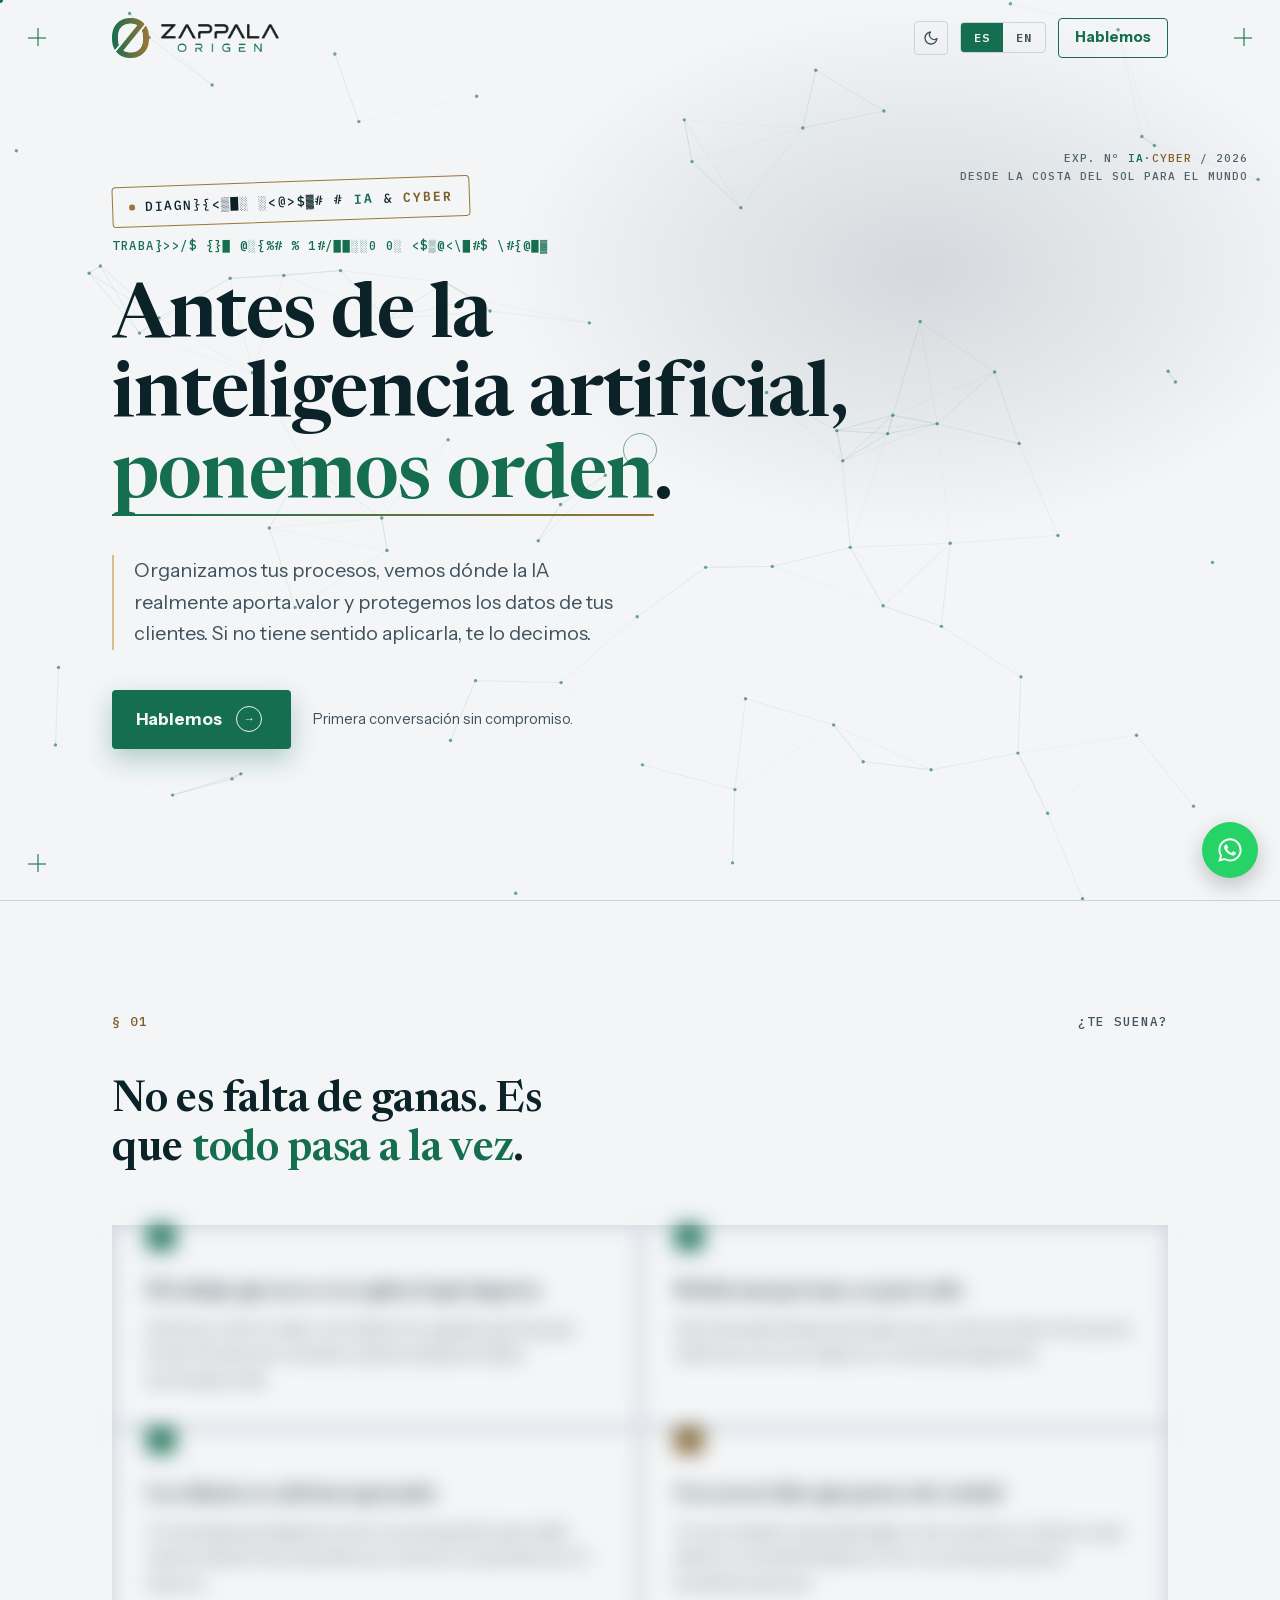
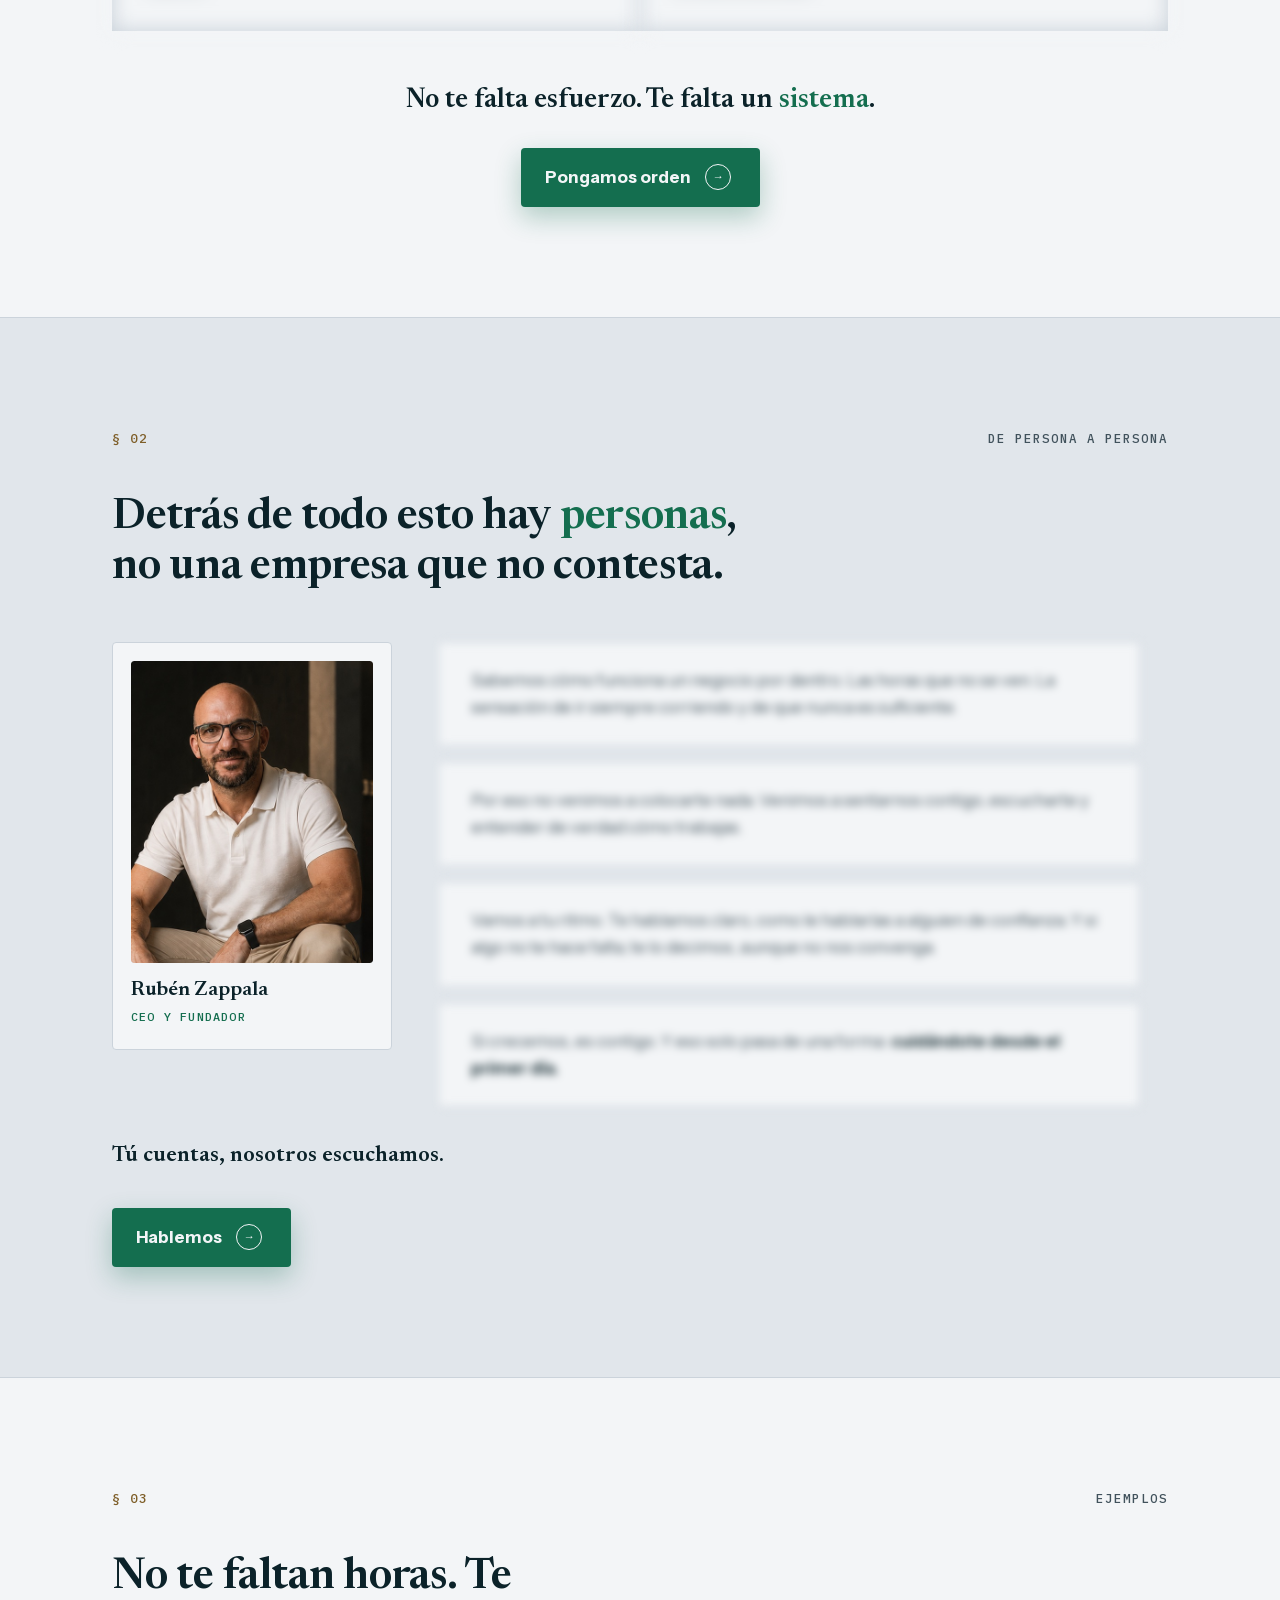
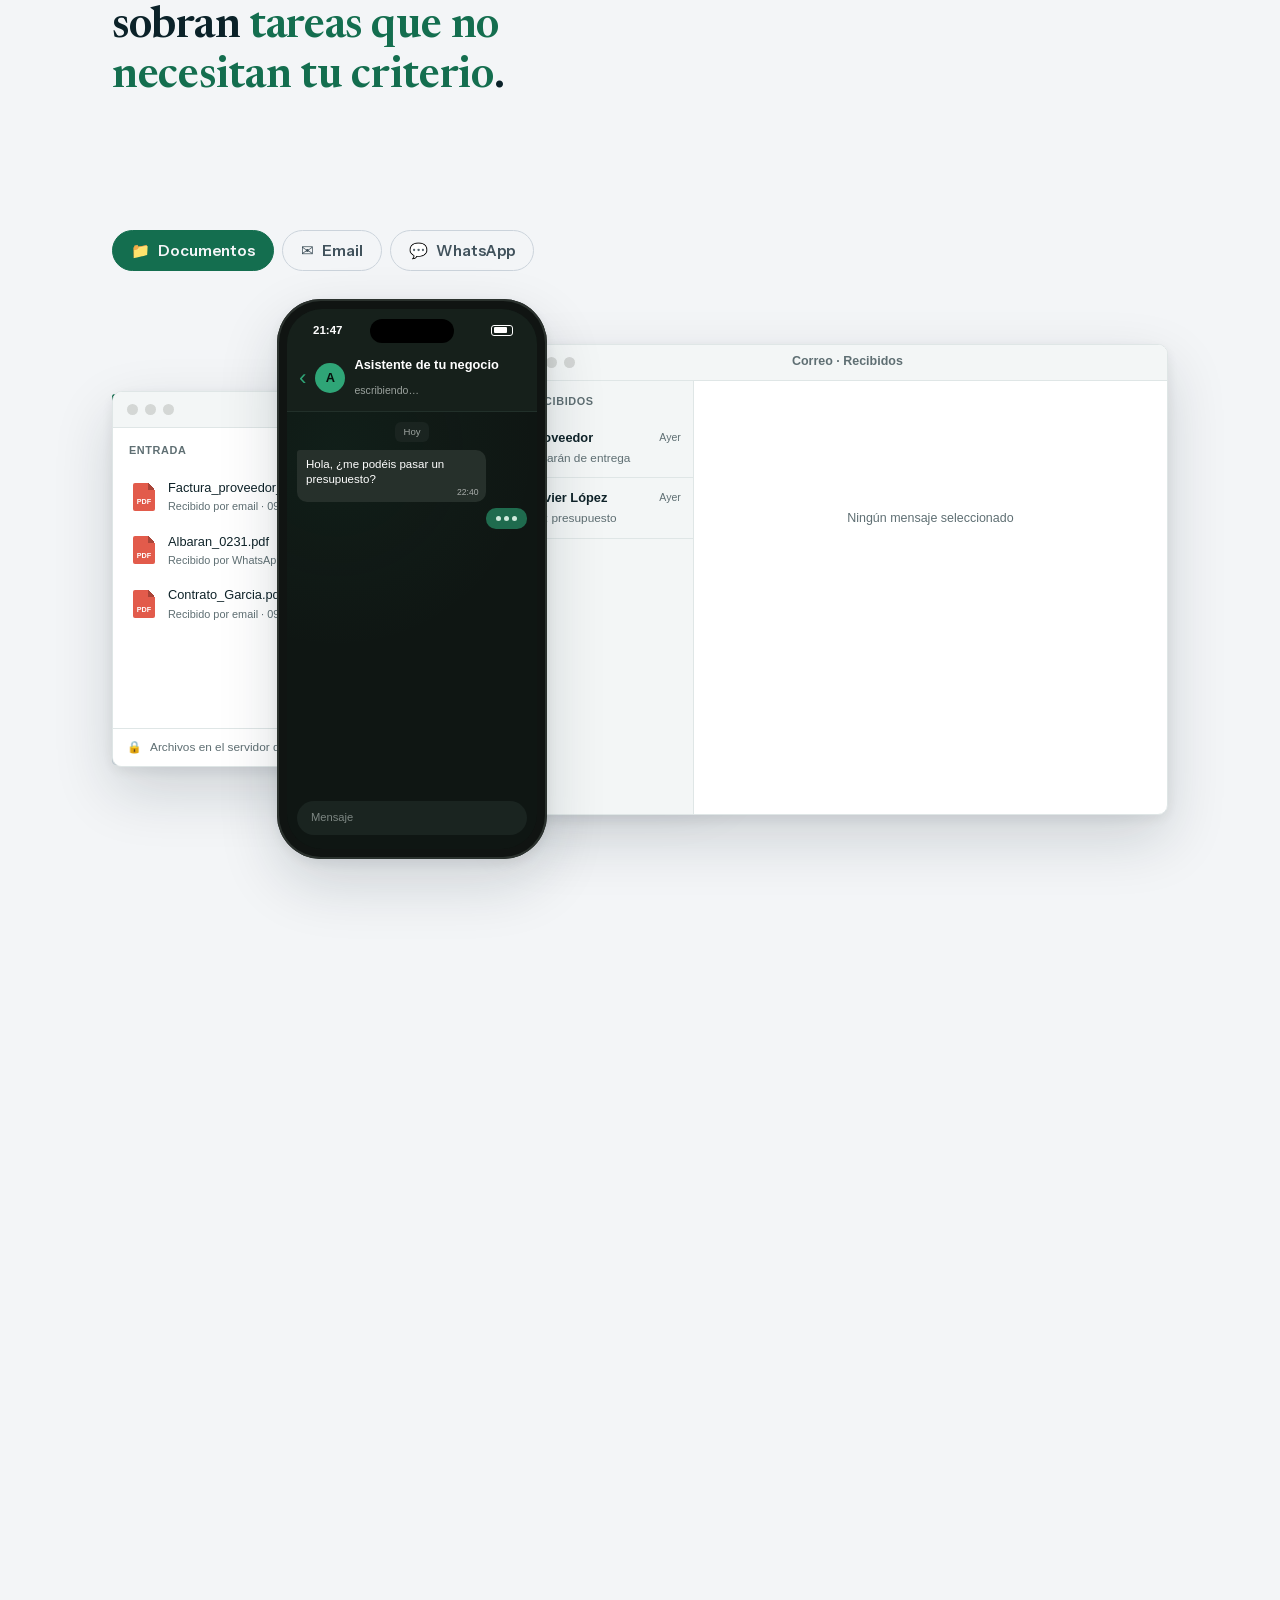
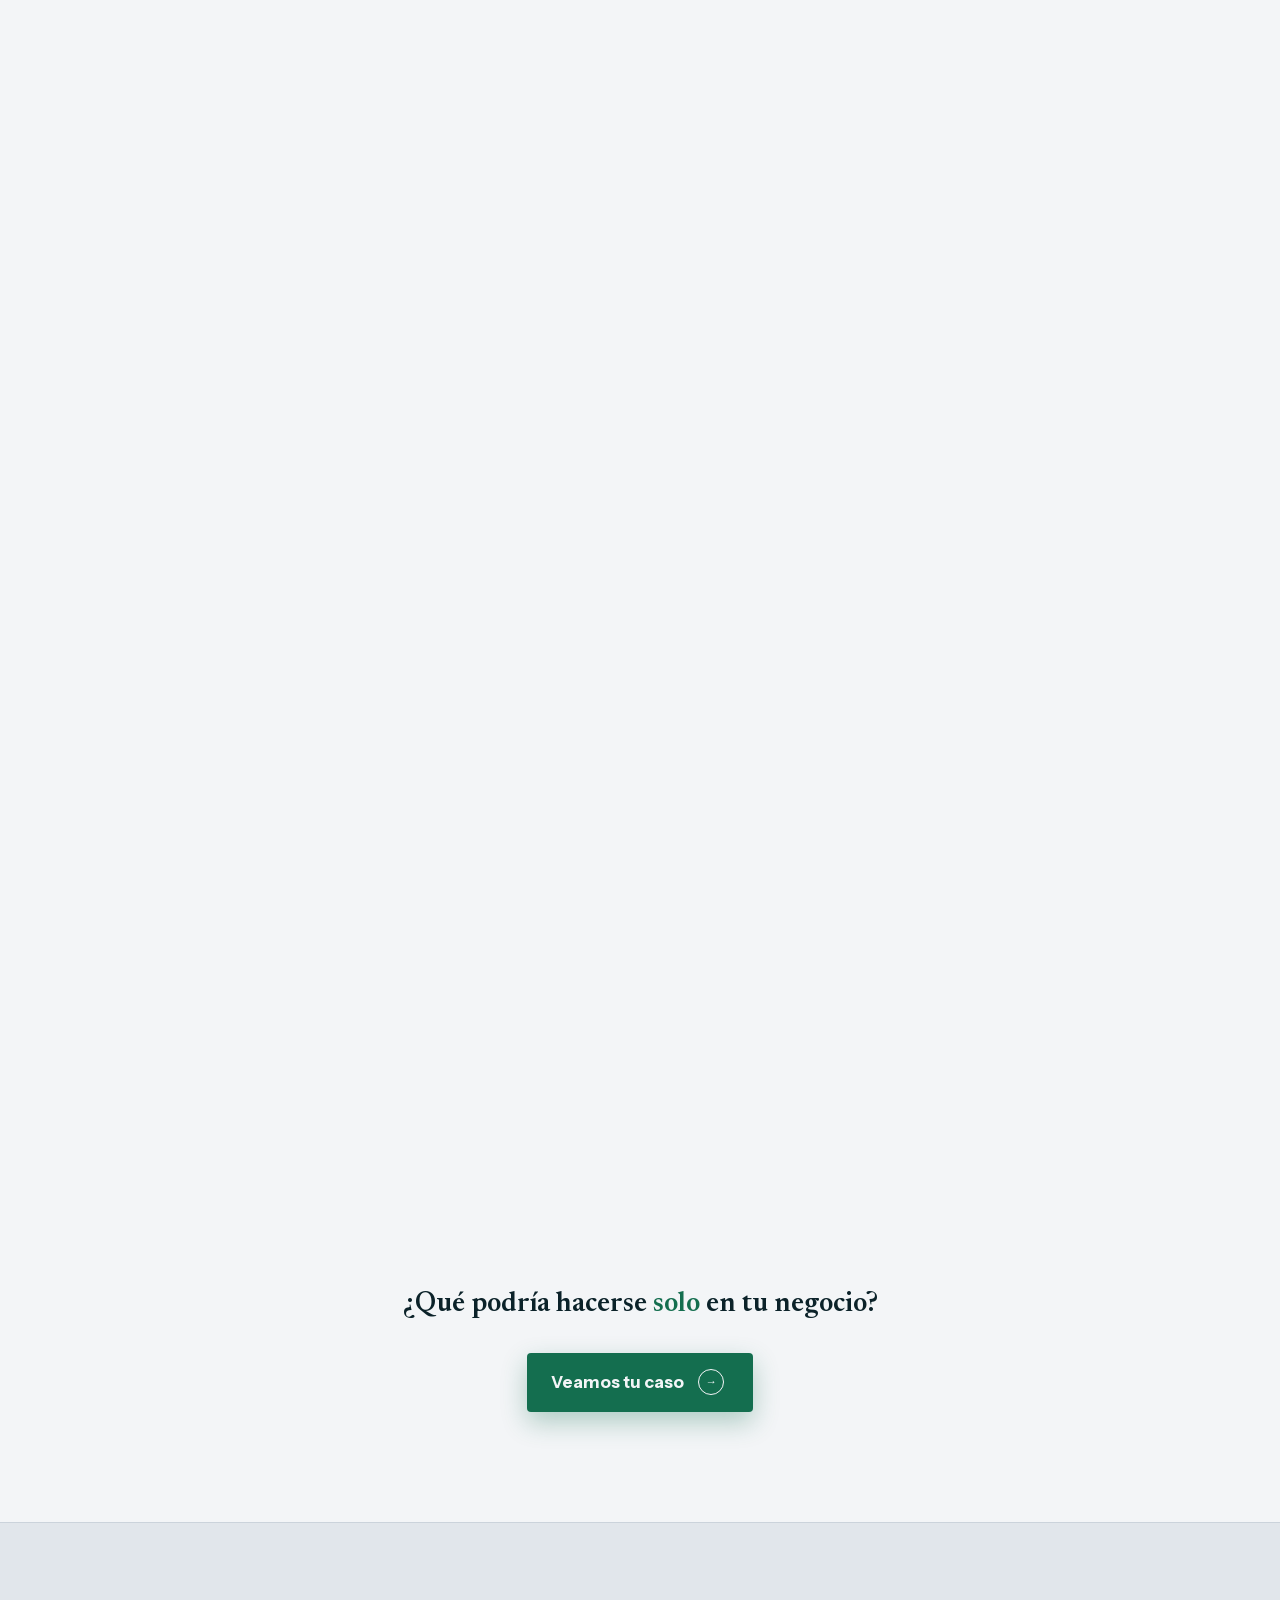
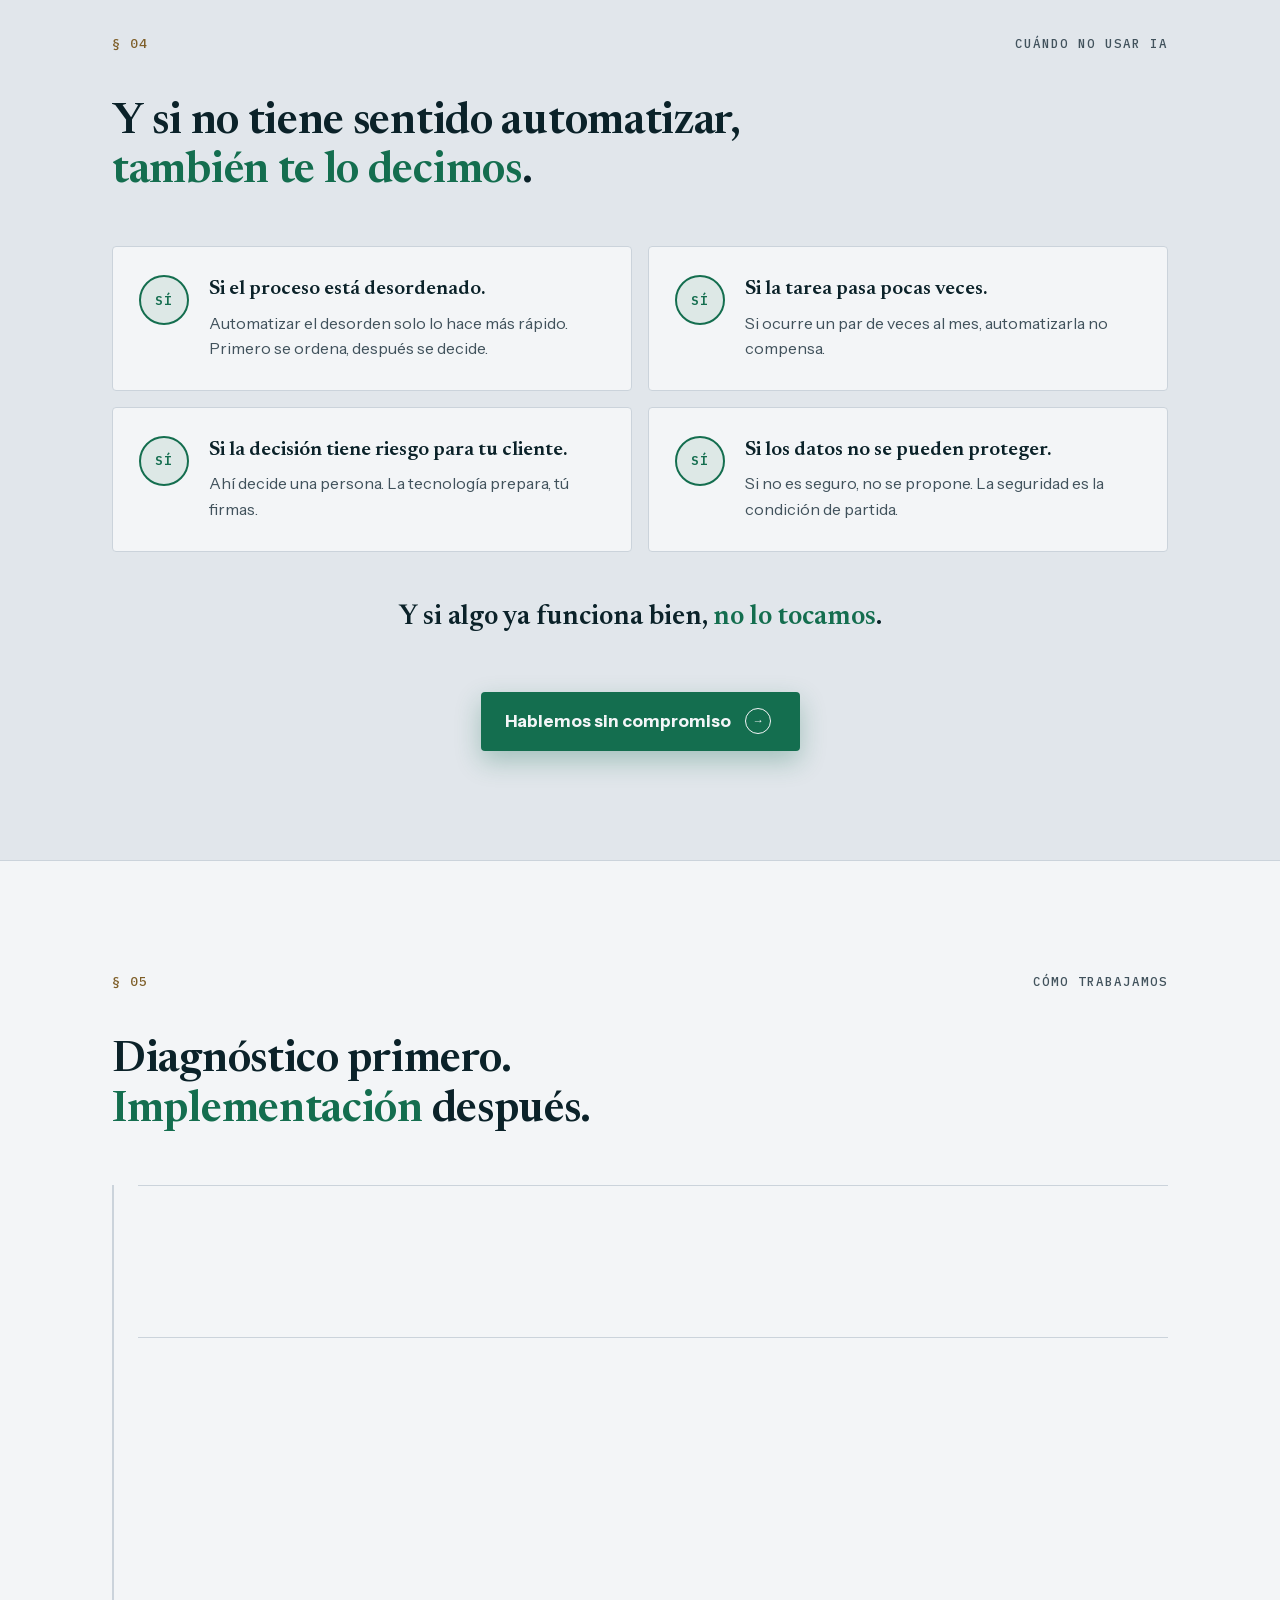
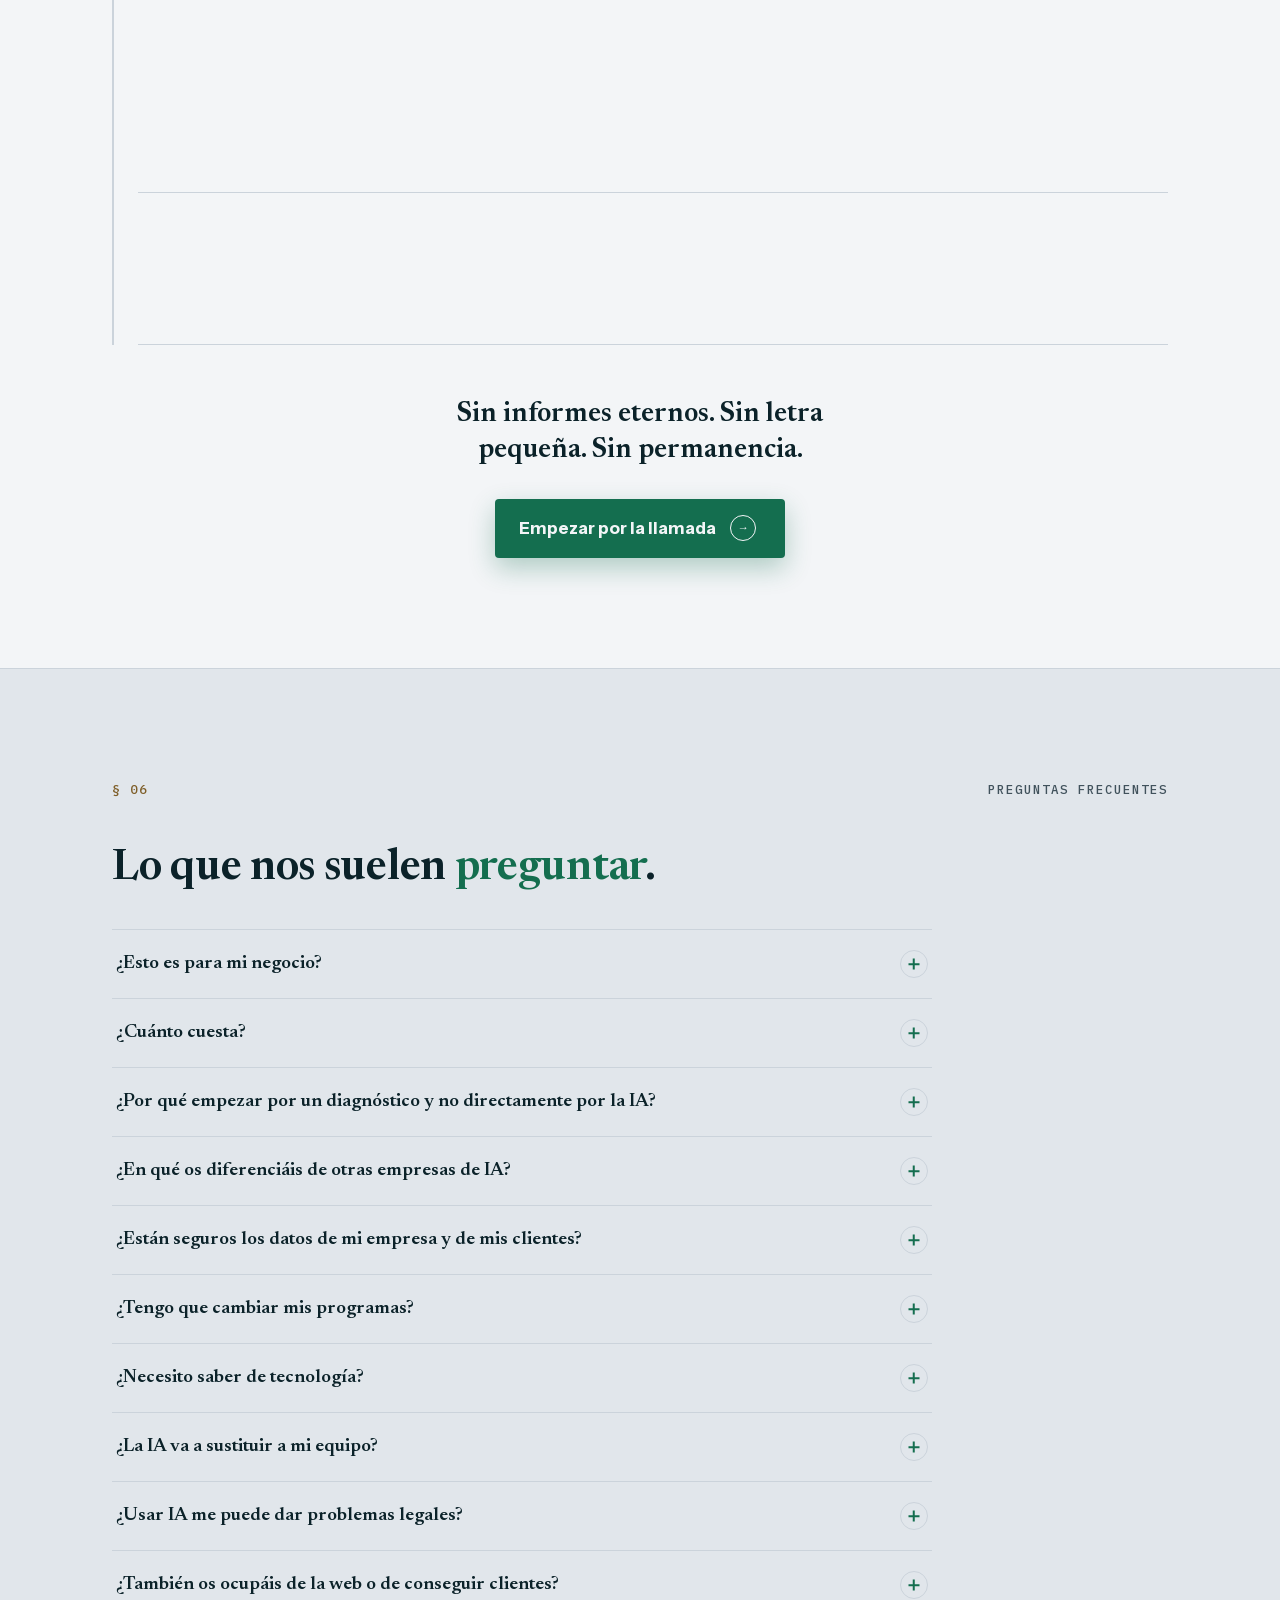
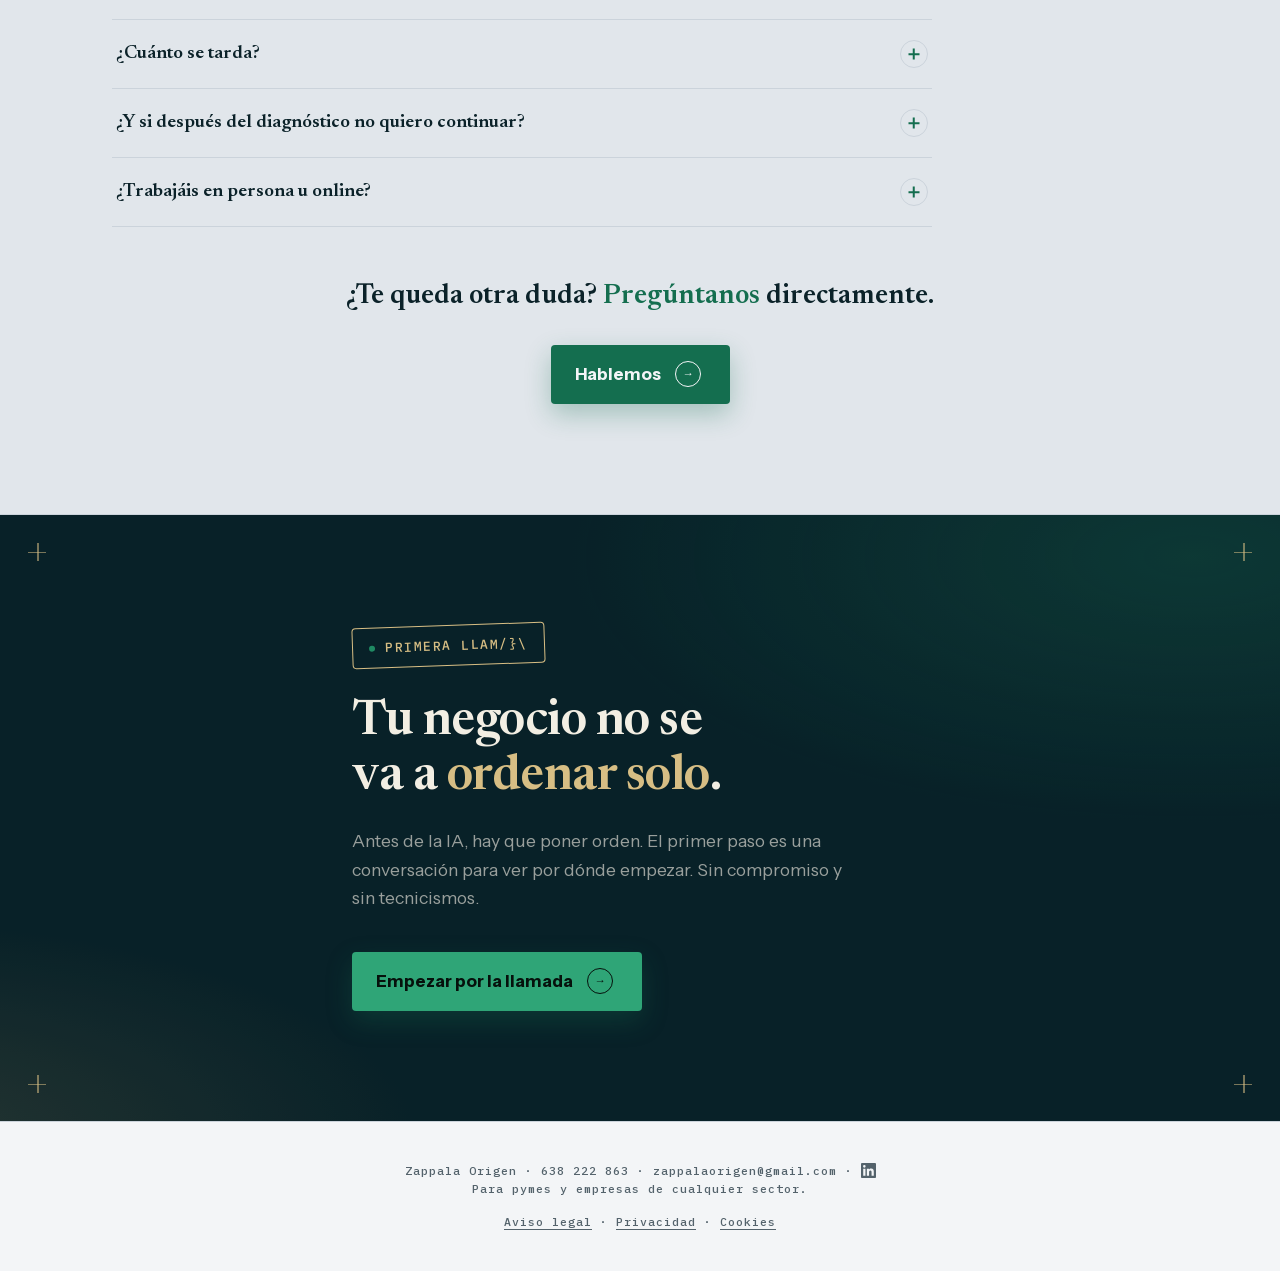
==== commit f6531719: "Cambia la marca a Zappala Origen: nombre, dominio, correo, logo ZO y redirección desde niaipartners." ====
--- a/index.html
+++ b/index.html
@@ -3,33 +3,33 @@
 <head>
 <meta charset="utf-8">
 <meta name="viewport" content="width=device-width, initial-scale=1">
-<meta name="description" content="Diagnóstico de IA y ciberseguridad para pymes y empresas de cualquier sector. Ordenamos tus procesos, vemos dónde la IA ayuda de verdad y protegemos tus datos. Primera llamada gratuita.">
-<title>Ni.AI Partners · Diagnóstico IA y Cyber para pymes</title>
-<link rel="canonical" href="https://niaipartners.com/">
-<link rel="icon" href="/favicon.svg" type="image/svg+xml">
-<link rel="alternate icon" href="/favicon.ico">
+<meta name="description" content="Diagnóstico de IA y ciberseguridad para pymes y empresas de cualquier sector. Ordenamos tus procesos, vemos dónde la IA ayuda de verdad y protegemos tus datos.">
+<title>Zappala Origen · Diagnóstico IA y Cyber para pymes</title>
+<link rel="canonical" href="https://zappalaorigen.com/">
+<link rel="icon" href="/icono-zo-64.png" type="image/png">
+<link rel="apple-touch-icon" href="/icono-zo-180.png">
 
 <meta property="og:type" content="website">
-<meta property="og:title" content="Ni.AI Partners · Diagnóstico IA y Cyber para pymes">
-<meta property="og:description" content="Diagnóstico de IA y ciberseguridad para pymes y empresas de cualquier sector. Ordenamos tus procesos, vemos dónde la IA ayuda de verdad y protegemos tus datos. Primera llamada gratuita.">
-<meta property="og:url" content="https://niaipartners.com/">
-<meta property="og:image" content="https://niaipartners.com/og-image.jpg">
+<meta property="og:title" content="Zappala Origen · Diagnóstico IA y Cyber para pymes">
+<meta property="og:description" content="Diagnóstico de IA y ciberseguridad para pymes y empresas de cualquier sector. Ordenamos tus procesos, vemos dónde la IA ayuda de verdad y protegemos tus datos.">
+<meta property="og:url" content="https://zappalaorigen.com/">
+<meta property="og:image" content="https://zappalaorigen.com/og-image.jpg">
 <meta property="og:image:width" content="2400">
 <meta property="og:image:height" content="1260">
 <meta property="og:locale" content="es_ES">
 <meta name="twitter:card" content="summary_large_image">
-<meta name="twitter:title" content="Ni.AI Partners · Diagnóstico IA y Cyber para pymes">
-<meta name="twitter:description" content="Diagnóstico de IA y ciberseguridad para pymes y empresas de cualquier sector. Ordenamos tus procesos, vemos dónde la IA ayuda de verdad y protegemos tus datos. Primera llamada gratuita.">
-<meta name="twitter:image" content="https://niaipartners.com/og-image.jpg">
+<meta name="twitter:title" content="Zappala Origen · Diagnóstico IA y Cyber para pymes">
+<meta name="twitter:description" content="Diagnóstico de IA y ciberseguridad para pymes y empresas de cualquier sector. Ordenamos tus procesos, vemos dónde la IA ayuda de verdad y protegemos tus datos.">
+<meta name="twitter:image" content="https://zappalaorigen.com/og-image.jpg">
 
 <script type="application/ld+json">
 {
   "@context": "https://schema.org",
   "@type": "ProfessionalService",
-  "name": "Ni.AI Partners",
-  "url": "https://niaipartners.com/",
+  "name": "Zappala Origen",
+  "url": "https://zappalaorigen.com/",
   "telephone": "+34638222863",
-  "email": "Ni.AI.Partners@gmail.com",
+  "email": "zappalaorigen@gmail.com",
   "description": "Diagnóstico de IA y ciberseguridad para pymes y empresas de cualquier sector.",
   "areaServed": "ES",
   "sameAs": [
@@ -41,7 +41,7 @@
 <script src="js/tema.js"></script>
 <script src="js/posthog.js"></script>
 <link rel="stylesheet" href="css/fuentes.css">
-<link rel="stylesheet" href="css/estilos.css">
+<link rel="stylesheet" href="css/estilos.css?v=2">
 </head>
 <body>
 <div class="progress" id="progress"></div>
@@ -50,7 +50,7 @@
 
 <header id="header">
   <div class="wrap header-inner">
-    <a href="/" class="logo" data-hot>Ni<span class="ai">.AI</span> <span class="partners">Partners</span></a>
+    <a href="/" class="logo" data-hot><span class="logo-simbolo" aria-hidden="true"></span><img class="logo-claro" src="/logo-nombre-claro.png" alt="Zappala Origen" width="649" height="154"><img class="logo-oscuro" src="/logo-nombre-oscuro.png" alt="" aria-hidden="true" width="648" height="154"></a>
     <div class="header-actions">
       <button class="theme-toggle" type="button" aria-label="Cambiar modo claro u oscuro" title="Modo claro / oscuro">
         <svg class="moon" viewBox="0 0 24 24" fill="none" stroke="currentColor" stroke-width="2" stroke-linecap="round" stroke-linejoin="round"><path d="M21 12.8A9 9 0 1 1 11.2 3a7 7 0 0 0 9.8 9.8z"/></svg>
@@ -81,7 +81,7 @@
       <p class="lead" data-es="Organizamos tus procesos, vemos dónde la IA realmente aporta valor y protegemos los datos de tus clientes. Si no tiene sentido aplicarla, te lo decimos." data-en="We organise your processes, see where AI really adds value and protect your clients' data. If it doesn't make sense to apply it, we tell you.">Organizamos tus procesos, vemos dónde la IA realmente aporta valor y protegemos los datos de tus clientes. Si no tiene sentido aplicarla, te lo decimos.</p>
       <div class="cta-row">
         <a href="#contacto" class="cta"><span data-es="Hablemos" data-en="Let's talk">Hablemos</span> <span class="seal">→</span></a>
-        <p class="cta-note" data-es="La primera conversación es gratuita y sin compromiso." data-en="The first conversation is free, with no obligation.">La primera conversación es gratuita y sin compromiso.</p>
+        <p class="cta-note" data-es="Primera conversación sin compromiso." data-en="First conversation, no obligation.">Primera conversación sin compromiso.</p>
       </div>
     </div>
   </div>
@@ -121,7 +121,7 @@
       <p class="declara" data-es="Si crecemos, es contigo. Y eso solo pasa de una forma: <strong>cuidándote desde el primer día.</strong>" data-en="If we grow, it's with you. And that only happens one way: <strong>by taking care of you from day one.</strong>">Si crecemos, es contigo. Y eso solo pasa de una forma: <strong>cuidándote desde el primer día.</strong></p>
     </div>
     </div>
-    <p class="destacado will-reveal" data-es="Sin compromiso, sin guion. Tú cuentas, nosotros escuchamos." data-en="No commitment, no script. You talk, we listen.">Sin compromiso, sin guion. Tú cuentas, nosotros escuchamos.</p>
+    <p class="destacado will-reveal" data-es="Tú cuentas, nosotros escuchamos." data-en="You talk, we listen.">Tú cuentas, nosotros escuchamos.</p>
     <a href="#contacto" class="cta" data-hot><span data-es="Hablemos" data-en="Let's talk">Hablemos</span> <span class="seal">→</span></a>
   </div>
 </section>
@@ -276,7 +276,7 @@
     <h2 data-es="Diagnóstico primero. <em>Implementación</em> después." data-en="Diagnosis first. <em>Implementation</em> after.">Diagnóstico primero. <em>Implementación</em> después.</h2>
     <div class="metodo-body">
       <div class="spine"><div class="spine-fill" id="spineFill"></div></div>
-      <div class="articulo"><div class="art-label" data-es="Paso 1" data-en="Step 1">Paso 1</div><div><h3 data-es="Una llamada de 20-30 minutos. Gratis." data-en="A 20-30 minute call. Free.">Una llamada de 20-30 minutos. Gratis.</h3><p data-es="Nos cuentas cómo trabaja tu negocio y qué te preocupa. Te decimos por dónde empezaríamos. Sin compromiso." data-en="You tell us how your business works and what worries you. We tell you where we'd start. No obligation.">Nos cuentas cómo trabaja tu negocio y qué te preocupa. Te decimos por dónde empezaríamos. Sin compromiso.</p></div></div>
+      <div class="articulo"><div class="art-label" data-es="Paso 1" data-en="Step 1">Paso 1</div><div><h3 data-es="Una llamada de 20-30 minutos sin compromiso." data-en="A 20-30 minute call, no obligation.">Una llamada de 20-30 minutos sin compromiso.</h3><p data-es="Nos cuentas cómo trabaja tu negocio y qué te preocupa. Te decimos por dónde empezaríamos." data-en="You tell us how your business works and what worries you. We tell you where we'd start.">Nos cuentas cómo trabaja tu negocio y qué te preocupa. Te decimos por dónde empezaríamos.</p></div></div>
       <div class="articulo"><div class="art-label" data-es="Paso 2" data-en="Step 2">Paso 2</div><div><h3 data-es="Tu diagnóstico, en dos semanas." data-en="Your diagnosis, in two weeks.">Tu diagnóstico, en dos semanas.</h3><p class="recibes" data-es="Revisamos las 4 áreas de tu negocio: Marketing, Ventas, Operaciones y Administración. Recibes:" data-en="We review the 4 areas of your business: Marketing, Sales, Operations and Administration. You get:">Revisamos las 4 áreas de tu negocio: Marketing, Ventas, Operaciones y Administración. Recibes:</p><ul class="recibes-lista"><li><strong data-es="Un mapa de cómo funciona hoy tu negocio." data-en="A map of how your business works today.">Un mapa de cómo funciona hoy tu negocio.</strong><span class="sub" data-es="Hasta que un proceso no se dibuja, no se puede mejorar." data-en="Until a process is drawn, it can't be improved.">Hasta que un proceso no se dibuja, no se puede mejorar.</span></li><li><strong data-es="Qué mejorar y qué no hace falta tocar." data-en="What to improve and what doesn't need touching.">Qué mejorar y qué no hace falta tocar.</strong><span class="sub" data-es="Primero ordenamos, después automatizamos. Nunca al revés." data-en="First we bring order, then we automate. Never the other way round.">Primero ordenamos, después automatizamos. Nunca al revés.</span></li><li><strong data-es="Los riesgos para los datos de tus clientes." data-en="The risks to your clients' data.">Los riesgos para los datos de tus clientes.</strong><span class="sub" data-es="Si no es seguro, no se propone." data-en="If it isn't safe, we don't propose it.">Si no es seguro, no se propone.</span></li><li><strong data-es="Un plan por fases: qué hacer y en qué orden." data-en="A phased plan: what to do and in what order.">Un plan por fases: qué hacer y en qué orden.</strong><span class="sub" data-es="Priorizado por impacto y riesgo." data-en="Prioritised by impact and risk.">Priorizado por impacto y riesgo.</span></li></ul><p data-es="Te lo explicamos en una reunión. El precio se cierra contigo en la primera llamada, sin sorpresas." data-en="We walk you through it in a meeting. The price is agreed with you on the first call, no surprises.">Te lo explicamos en una reunión. El precio se cierra contigo en la primera llamada, sin sorpresas.</p></div></div>
       <div class="articulo"><div class="art-label" data-es="Paso 3" data-en="Step 3">Paso 3</div><div><h3 data-es="La implementación, solo si tiene sentido." data-en="Implementation, only if it makes sense.">La implementación, solo si tiene sentido.</h3><p data-es="Si decides seguir con nosotros en los 30 días siguientes, el diagnóstico se bonifica al 100%. Pagas por criterio, y ese criterio acaba siendo parte de la inversión." data-en="If you decide to continue with us within the next 30 days, the diagnosis is credited in full. You pay for judgement, and that judgement ends up as part of the investment.">Si decides seguir con nosotros en los 30 días siguientes, el diagnóstico se bonifica al 100%. Pagas por criterio, y ese criterio acaba siendo parte de la inversión.</p></div></div>
     </div>
@@ -293,9 +293,9 @@
     <h2 data-es="Lo que nos suelen <em>preguntar</em>." data-en="What people usually <em>ask</em> us.">Lo que nos suelen <em>preguntar</em>.</h2>
     <div class="faq-lista">
       <details class="faq-item"><summary><span data-es="¿Esto es para mi negocio?" data-en="Is this for my business?">¿Esto es para mi negocio?</span><i aria-hidden="true"></i></summary><div class="faq-resp"><p data-es="Sí, si diriges una pyme o una empresa, del sector que sea, y quieres entender antes de invertir. No, si buscas probar herramientas sueltas sin cambiar nada de fondo." data-en="Yes, if you run an SME or a company, in any sector, and you want to understand before investing. No, if you&#x27;re looking to try isolated tools without changing anything fundamental.">Sí, si diriges una pyme o una empresa, del sector que sea, y quieres entender antes de invertir. No, si buscas probar herramientas sueltas sin cambiar nada de fondo.</p></div></details>
-      <details class="faq-item"><summary><span data-es="¿Cuánto cuesta?" data-en="How much does it cost?">¿Cuánto cuesta?</span><i aria-hidden="true"></i></summary><div class="faq-resp"><p data-es="La primera llamada es gratis. El diagnóstico depende del tamaño y la complejidad de tu empresa, y el precio se cierra contigo antes de empezar, sin sorpresas. Si después implementas en los 30 días siguientes, el diagnóstico se bonifica al 100%." data-en="The first call is free. The diagnosis depends on the size and complexity of your company, and the price is agreed with you before we start, no surprises. If you then implement within the following 30 days, the diagnosis is credited in full.">La primera llamada es gratis. El diagnóstico depende del tamaño y la complejidad de tu empresa, y el precio se cierra contigo antes de empezar, sin sorpresas. Si después implementas en los 30 días siguientes, el diagnóstico se bonifica al 100%.</p></div></details>
+      <details class="faq-item"><summary><span data-es="¿Cuánto cuesta?" data-en="How much does it cost?">¿Cuánto cuesta?</span><i aria-hidden="true"></i></summary><div class="faq-resp"><p data-es="Empezamos con una llamada. El diagnóstico depende del tamaño y la complejidad de tu empresa, y el precio se cierra contigo antes de empezar, sin sorpresas. Si después implementas en los 30 días siguientes, el diagnóstico se bonifica al 100%." data-en="We start with a call. The diagnosis depends on the size and complexity of your company, and the price is agreed with you before we start, no surprises. If you then implement within the following 30 days, the diagnosis is credited in full.">Empezamos con una llamada. El diagnóstico depende del tamaño y la complejidad de tu empresa, y el precio se cierra contigo antes de empezar, sin sorpresas. Si después implementas en los 30 días siguientes, el diagnóstico se bonifica al 100%.</p></div></details>
       <details class="faq-item"><summary><span data-es="¿Por qué empezar por un diagnóstico y no directamente por la IA?" data-en="Why start with a diagnosis and not go straight to AI?">¿Por qué empezar por un diagnóstico y no directamente por la IA?</span><i aria-hidden="true"></i></summary><div class="faq-resp"><p data-es="Porque automatizar el desorden solo lo hace más rápido. Primero vemos cómo trabajáis y después decidimos qué merece la pena. A veces la respuesta es no tocar nada, y también te lo decimos." data-en="Because automating disorder only makes it faster. First we see how you work, then we decide what&#x27;s worth doing. Sometimes the answer is to leave things as they are, and we tell you that too.">Porque automatizar el desorden solo lo hace más rápido. Primero vemos cómo trabajáis y después decidimos qué merece la pena. A veces la respuesta es no tocar nada, y también te lo decimos.</p></div></details>
-      <details class="faq-item"><summary><span data-es="¿En qué os diferenciáis de otras empresas de IA?" data-en="How are you different from other AI companies?">¿En qué os diferenciáis de otras empresas de IA?</span><i aria-hidden="true"></i></summary><div class="faq-resp"><table class="faq-tabla"><thead><tr><th data-es="Lo habitual" data-en="The usual">Lo habitual</th><th>Ni.AI Partners</th></tr></thead><tbody><tr><td data-es="Venden la herramienta antes de entender tu negocio" data-en="They sell the tool before understanding your business">Venden la herramienta antes de entender tu negocio</td><td data-es="Primero entendemos, después decidimos" data-en="First we understand, then we decide">Primero entendemos, después decidimos</td></tr><tr><td data-es="La seguridad llega al final, si llega" data-en="Security comes last, if at all">La seguridad llega al final, si llega</td><td data-es="Si no es seguro, no se propone" data-en="If it isn't safe, we don't propose it">Si no es seguro, no se propone</td></tr><tr><td data-es="Desaparecen tras la instalación" data-en="They disappear after installation">Desaparecen tras la instalación</td><td data-es="Seguimos contigo, sin permanencia" data-en="We stay with you, no lock-in">Seguimos contigo, sin permanencia</td></tr></tbody></table></div></details>
+      <details class="faq-item"><summary><span data-es="¿En qué os diferenciáis de otras empresas de IA?" data-en="How are you different from other AI companies?">¿En qué os diferenciáis de otras empresas de IA?</span><i aria-hidden="true"></i></summary><div class="faq-resp"><table class="faq-tabla"><thead><tr><th data-es="Lo habitual" data-en="The usual">Lo habitual</th><th>Zappala Origen</th></tr></thead><tbody><tr><td data-es="Venden la herramienta antes de entender tu negocio" data-en="They sell the tool before understanding your business">Venden la herramienta antes de entender tu negocio</td><td data-es="Primero entendemos, después decidimos" data-en="First we understand, then we decide">Primero entendemos, después decidimos</td></tr><tr><td data-es="La seguridad llega al final, si llega" data-en="Security comes last, if at all">La seguridad llega al final, si llega</td><td data-es="Si no es seguro, no se propone" data-en="If it isn't safe, we don't propose it">Si no es seguro, no se propone</td></tr><tr><td data-es="Desaparecen tras la instalación" data-en="They disappear after installation">Desaparecen tras la instalación</td><td data-es="Seguimos contigo, sin permanencia" data-en="We stay with you, no lock-in">Seguimos contigo, sin permanencia</td></tr></tbody></table></div></details>
       <details class="faq-item"><summary><span data-es="¿Están seguros los datos de mi empresa y de mis clientes?" data-en="Is my company&#x27;s and my clients&#x27; data safe?">¿Están seguros los datos de mi empresa y de mis clientes?</span><i aria-hidden="true"></i></summary><div class="faq-resp"><p data-es="<strong>En el diagnóstico no vemos datos de tus clientes.</strong> Solo analizamos cómo trabajáis. También revisamos <strong>quién tiene acceso a qué</strong>: contraseñas compartidas, personas que ya no están y siguen entrando, el ordenador que usa todo el mundo. En la implementación, cada propuesta se revisa antes de hacerse. Si no es segura, no se propone." data-en="<strong>During the diagnosis we don't see your clients' data.</strong> We only look at how you work. We also review <strong>who has access to what</strong>: shared passwords, people who have left but can still log in, the computer everyone uses. During implementation, every proposal is reviewed before it's carried out. If it isn't safe, we don't propose it."><strong>En el diagnóstico no vemos datos de tus clientes.</strong> Solo analizamos cómo trabajáis. También revisamos <strong>quién tiene acceso a qué</strong>: contraseñas compartidas, personas que ya no están y siguen entrando, el ordenador que usa todo el mundo. En la implementación, cada propuesta se revisa antes de hacerse. Si no es segura, no se propone.</p></div></details>
       <details class="faq-item"><summary><span data-es="¿Tengo que cambiar mis programas?" data-en="Do I have to change my software?">¿Tengo que cambiar mis programas?</span><i aria-hidden="true"></i></summary><div class="faq-resp"><p data-es="No de entrada. Primero analizamos lo que ya usas. Si funciona, no se toca." data-en="Not to begin with. First we analyse what you already use. If it works, we don&#x27;t touch it.">No de entrada. Primero analizamos lo que ya usas. Si funciona, no se toca.</p></div></details>
       <details class="faq-item"><summary><span data-es="¿Necesito saber de tecnología?" data-en="Do I need to know about technology?">¿Necesito saber de tecnología?</span><i aria-hidden="true"></i></summary><div class="faq-resp"><p data-es="No. Tú nos cuentas cómo trabajas; la parte técnica es cosa nuestra." data-en="No. You tell us how you work; the technical side is our job.">No. Tú nos cuentas cómo trabajas; la parte técnica es cosa nuestra.</p></div></details>
@@ -317,9 +317,9 @@
   <div class="aurora"></div>
   <div class="marks"><span class="tl"></span><span class="tr"></span><span class="bl"></span><span class="br"></span></div>
   <div class="wrap cierre-inner">
-    <div class="stamp"><span class="dot"></span> <span class="decode" data-es="Primera llamada gratuita" data-en="Free first call">Primera llamada gratuita</span></div>
+    <div class="stamp"><span class="dot"></span> <span class="decode" data-es="Primera llamada" data-en="First call">Primera llamada</span></div>
     <h2 data-es="Tu negocio no se va a <em>ordenar solo</em>." data-en="Your business won't <em>sort itself out</em>.">Tu negocio no se va a <em>ordenar solo</em>.</h2>
-    <p class="desc" data-es="Antes de la IA, hay que poner orden. El primer paso no cuesta nada: una conversación para ver por dónde empezar. Sin compromiso y sin tecnicismos." data-en="Before AI, things need order. The first step costs nothing: a conversation to see where to start. No commitment, no jargon.">Antes de la IA, hay que poner orden. El primer paso no cuesta nada: una conversación para ver por dónde empezar. Sin compromiso y sin tecnicismos.</p>
+    <p class="desc" data-es="Antes de la IA, hay que poner orden. El primer paso es una conversación para ver por dónde empezar. Sin compromiso y sin tecnicismos." data-en="Before AI, things need order. The first step is a conversation to see where to start. No commitment, no jargon.">Antes de la IA, hay que poner orden. El primer paso es una conversación para ver por dónde empezar. Sin compromiso y sin tecnicismos.</p>
     <a href="#contacto" class="cta" data-hot><span data-es="Empezar por la llamada" data-en="Start with the call">Empezar por la llamada</span> <span class="seal">→</span></a>
   </div>
 </section>
@@ -327,7 +327,7 @@
 <section class="contacto" id="contacto" aria-hidden="true">
   <div class="overlay-bar">
     <div class="overlay-bar-inner">
-      <a href="/" class="logo" data-hot>Ni<span class="ai">.AI</span> <span class="partners">Partners</span></a>
+      <a href="/" class="logo" data-hot><span class="logo-simbolo" aria-hidden="true"></span><img class="logo-claro" src="/logo-nombre-claro.png" alt="Zappala Origen" width="649" height="154"><img class="logo-oscuro" src="/logo-nombre-oscuro.png" alt="" aria-hidden="true" width="648" height="154"></a>
       <div class="overlay-actions">
         <div class="lang-toggle">
           <button data-setlang="es" class="active">ES</button>
@@ -340,9 +340,9 @@
     </div>
   </div>
   <div class="contacto-inner">
-    <div class="stamp"><span class="dot"></span> <span data-es="Primera llamada gratuita" data-en="Free first call">Primera llamada gratuita</span></div>
+    <div class="stamp"><span class="dot"></span> <span data-es="Primera llamada" data-en="First call">Primera llamada</span></div>
     <h2 data-es="Hablemos. <em>Sin compromiso.</em>" data-en="Let's talk. <em>No strings attached.</em>">Hablemos. <em>Sin compromiso.</em></h2>
-    <p class="sub" data-es="Cuéntanos qué te quita el sueño y te decimos, sin coste, dónde puedes ganar tiempo y proteger tu negocio." data-en="Tell us what keeps you up at night and we'll show you, at no cost, where you can save time and protect your business.">Cuéntanos qué te quita el sueño y te decimos, sin coste, dónde puedes ganar tiempo y proteger tu negocio.</p>
+    <p class="sub" data-es="Cuéntanos qué te quita el sueño y te decimos dónde puedes ganar tiempo y proteger tu negocio." data-en="Tell us what keeps you up at night and we'll show you where you can save time and protect your business.">Cuéntanos qué te quita el sueño y te decimos dónde puedes ganar tiempo y proteger tu negocio.</p>
 
     <form id="contactForm">
       <div class="form-field">
@@ -368,7 +368,7 @@
       <div class="hp" aria-hidden="true"><label for="f-web">Web</label><input id="f-web" type="text" name="web" maxlength="200" tabindex="-1" autocomplete="off"></div>
       <button type="submit" class="cta" data-hot><span data-es="Enviar mensaje" data-en="Send message">Enviar mensaje</span> <span class="seal">→</span></button>
       <p class="form-note" data-es="<span class='shield'>&#128274;</span> Tus datos están protegidos. Te respondemos en menos de 24h." data-en="<span class='shield'>&#128274;</span> Your data is protected. We reply within 24h."><span class="shield">&#128274;</span> Tus datos están protegidos. Te respondemos en menos de 24h.</p>
-      <p class="info-basica"><span data-es="Responsable: Rubén Zappala (Ni.AI Partners). Usamos tus datos solo para responderte y organizar la llamada que nos pides. Se guardan en Airtable (EE. UU.) y no se ceden a nadie salvo obligación legal. Puedes acceder, rectificar o suprimir tus datos, y ejercer otros derechos, escribiendo a Ni.AI.Partners@gmail.com." data-en="Controller: Rubén Zappala (Ni.AI Partners). We use your data only to reply to you and arrange the call you request. It is stored on Airtable (USA) and is not disclosed to anyone unless legally required. You can access, rectify or erase your data, and exercise other rights, by writing to Ni.AI.Partners@gmail.com.">Responsable: Rubén Zappala (Ni.AI Partners). Usamos tus datos solo para responderte y organizar la llamada que nos pides. Se guardan en Airtable (EE. UU.) y no se ceden a nadie salvo obligación legal. Puedes acceder, rectificar o suprimir tus datos, y ejercer otros derechos, escribiendo a Ni.AI.Partners@gmail.com.</span> <a href="#legal-privacidad" data-es="Más información en la política de privacidad." data-en="More information in the privacy policy.">Más información en la política de privacidad.</a></p>
+      <p class="info-basica"><span data-es="Responsable: Rubén Zappala (Zappala Origen). Usamos tus datos solo para responderte y organizar la llamada que nos pides. Se guardan en Airtable (EE. UU.) y no se ceden a nadie salvo obligación legal. Puedes acceder, rectificar o suprimir tus datos, y ejercer otros derechos, escribiendo a zappalaorigen@gmail.com." data-en="Controller: Rubén Zappala (Zappala Origen). We use your data only to reply to you and arrange the call you request. It is stored on Airtable (USA) and is not disclosed to anyone unless legally required. You can access, rectify or erase your data, and exercise other rights, by writing to zappalaorigen@gmail.com.">Responsable: Rubén Zappala (Zappala Origen). Usamos tus datos solo para responderte y organizar la llamada que nos pides. Se guardan en Airtable (EE. UU.) y no se ceden a nadie salvo obligación legal. Puedes acceder, rectificar o suprimir tus datos, y ejercer otros derechos, escribiendo a zappalaorigen@gmail.com.</span> <a href="#legal-privacidad" data-es="Más información en la política de privacidad." data-en="More information in the privacy policy.">Más información en la política de privacidad.</a></p>
       <p class="form-status" id="formStatus" role="status"></p>
     </form>
 
@@ -383,13 +383,13 @@
       </div>
       <div class="dato">
         <span class="dato-ico" aria-hidden="true"><svg viewBox="0 0 24 24" fill="none" stroke="currentColor" stroke-width="2" stroke-linecap="round" stroke-linejoin="round"><rect x="2" y="4" width="20" height="16" rx="2"/><path d="m22 7-8.97 5.7a1.94 1.94 0 0 1-2.06 0L2 7"/></svg></span>
-        <div><div class="dato-label" data-es="Email" data-en="Email">Email</div><a href="mailto:Ni.AI.Partners@gmail.com" class="dato-valor" data-hot>Ni.AI.Partners@gmail.com</a></div>
-      </div>
-    </div>
-  </div>
-</section>
-
-<footer>Ni.AI Partners · 638 222 863 · Ni.AI.Partners@gmail.com · <a class="footer-social" href="https://www.linkedin.com/in/ruben-zappala-l%C3%B3pez-4673a9407" target="_blank" rel="noopener" aria-label="LinkedIn" data-hot><svg viewBox="0 0 24 24" fill="currentColor" aria-hidden="true"><path d="M20.45 20.45h-3.56v-5.57c0-1.33-.02-3.04-1.85-3.04-1.85 0-2.14 1.45-2.14 2.94v5.67H9.35V9h3.41v1.56h.05c.48-.9 1.64-1.85 3.37-1.85 3.6 0 4.27 2.37 4.27 5.46v6.28zM5.34 7.43a2.06 2.06 0 1 1 0-4.13 2.06 2.06 0 0 1 0 4.13zM7.12 20.45H3.56V9h3.56v11.45zM22.22 0H1.77C.79 0 0 .77 0 1.73v20.54C0 23.23.79 24 1.77 24h20.45c.98 0 1.78-.77 1.78-1.73V1.73C24 .77 23.2 0 22.22 0z"/></svg></a><br><span data-es="Para pymes y empresas de cualquier sector." data-en="For SMEs and companies in any sector.">Para pymes y empresas de cualquier sector.</span>
+        <div><div class="dato-label" data-es="Email" data-en="Email">Email</div><a href="mailto:zappalaorigen@gmail.com" class="dato-valor" data-hot>zappalaorigen@gmail.com</a></div>
+      </div>
+    </div>
+  </div>
+</section>
+
+<footer>Zappala Origen · 638 222 863 · zappalaorigen@gmail.com · <a class="footer-social" href="https://www.linkedin.com/in/ruben-zappala-l%C3%B3pez-4673a9407" target="_blank" rel="noopener" aria-label="LinkedIn" data-hot><svg viewBox="0 0 24 24" fill="currentColor" aria-hidden="true"><path d="M20.45 20.45h-3.56v-5.57c0-1.33-.02-3.04-1.85-3.04-1.85 0-2.14 1.45-2.14 2.94v5.67H9.35V9h3.41v1.56h.05c.48-.9 1.64-1.85 3.37-1.85 3.6 0 4.27 2.37 4.27 5.46v6.28zM5.34 7.43a2.06 2.06 0 1 1 0-4.13 2.06 2.06 0 0 1 0 4.13zM7.12 20.45H3.56V9h3.56v11.45zM22.22 0H1.77C.79 0 0 .77 0 1.73v20.54C0 23.23.79 24 1.77 24h20.45c.98 0 1.78-.77 1.78-1.73V1.73C24 .77 23.2 0 22.22 0z"/></svg></a><br><span data-es="Para pymes y empresas de cualquier sector." data-en="For SMEs and companies in any sector.">Para pymes y empresas de cualquier sector.</span>
   <div class="footer-legal">
     <a href="#legal-aviso" data-hot data-es="Aviso legal" data-en="Legal notice">Aviso legal</a>·<a href="#legal-privacidad" data-hot data-es="Privacidad" data-en="Privacy">Privacidad</a>·<a href="#legal-cookies" data-hot data-es="Cookies" data-en="Cookies">Cookies</a>
   </div>
@@ -398,7 +398,7 @@
 <section class="legal-overlay" id="legal-aviso" aria-hidden="true">
   <div class="overlay-bar">
     <div class="overlay-bar-inner">
-      <a href="/" class="logo" data-hot>Ni<span class="ai">.AI</span> <span class="partners">Partners</span></a>
+      <a href="/" class="logo" data-hot><span class="logo-simbolo" aria-hidden="true"></span><img class="logo-claro" src="/logo-nombre-claro.png" alt="Zappala Origen" width="649" height="154"><img class="logo-oscuro" src="/logo-nombre-oscuro.png" alt="" aria-hidden="true" width="648" height="154"></a>
       <button class="overlay-close" aria-label="Cerrar" data-close-legal data-hot>
         <svg viewBox="0 0 24 24" fill="none" stroke="currentColor" stroke-width="2" stroke-linecap="round" stroke-linejoin="round"><line x1="18" y1="6" x2="6" y2="18"/><line x1="6" y1="6" x2="18" y2="18"/></svg>
       </button>
@@ -409,9 +409,9 @@
     <p data-es="En cumplimiento del deber de información recogido en la legislación vigente, se facilitan los siguientes datos:" data-en="In compliance with applicable disclosure obligations, the following information is provided:">En cumplimiento del deber de información recogido en la legislación vigente, se facilitan los siguientes datos:</p>
     <ul>
       <li data-es="<strong>Titular:</strong> Rubén Zappala López" data-en="<strong>Owner:</strong> Rubén Zappala López"><strong>Titular:</strong> Rubén Zappala López</li>
-      <li data-es="<strong>Actividad:</strong> Ni.AI Partners, servicios de consultoría y automatización con inteligencia artificial para pymes y empresas de cualquier sector." data-en="<strong>Activity:</strong> Ni.AI Partners, AI consulting and automation services for SMEs and companies in any sector."><strong>Actividad:</strong> Ni.AI Partners, servicios de consultoría y automatización con inteligencia artificial para pymes y empresas de cualquier sector.</li>
+      <li data-es="<strong>Actividad:</strong> Zappala Origen, servicios de consultoría y automatización con inteligencia artificial para pymes y empresas de cualquier sector." data-en="<strong>Activity:</strong> Zappala Origen, AI consulting and automation services for SMEs and companies in any sector."><strong>Actividad:</strong> Zappala Origen, servicios de consultoría y automatización con inteligencia artificial para pymes y empresas de cualquier sector.</li>
       <li data-es="<strong>Ubicación:</strong> Marbella (Málaga), España" data-en="<strong>Location:</strong> Marbella (Málaga), Spain"><strong>Ubicación:</strong> Marbella (Málaga), España</li>
-      <li data-es="<strong>Contacto:</strong> Ni.AI.Partners@gmail.com · 638 222 863" data-en="<strong>Contact:</strong> Ni.AI.Partners@gmail.com · 638 222 863"><strong>Contacto:</strong> Ni.AI.Partners@gmail.com · 638 222 863</li>
+      <li data-es="<strong>Contacto:</strong> zappalaorigen@gmail.com · 638 222 863" data-en="<strong>Contact:</strong> zappalaorigen@gmail.com · 638 222 863"><strong>Contacto:</strong> zappalaorigen@gmail.com · 638 222 863</li>
     </ul>
     <p data-es="El acceso y uso de este sitio web atribuye la condición de usuario y supone la aceptación de las condiciones aquí descritas. El titular se reserva el derecho a modificar el contenido de la web sin previo aviso." data-en="Accessing and using this website grants the condition of user and implies acceptance of the conditions described here. The owner reserves the right to modify the website's content without prior notice.">El acceso y uso de este sitio web atribuye la condición de usuario y supone la aceptación de las condiciones aquí descritas. El titular se reserva el derecho a modificar el contenido de la web sin previo aviso.</p>
   </div>
@@ -420,7 +420,7 @@
 <section class="legal-overlay" id="legal-privacidad" aria-hidden="true">
   <div class="overlay-bar">
     <div class="overlay-bar-inner">
-      <a href="/" class="logo" data-hot>Ni<span class="ai">.AI</span> <span class="partners">Partners</span></a>
+      <a href="/" class="logo" data-hot><span class="logo-simbolo" aria-hidden="true"></span><img class="logo-claro" src="/logo-nombre-claro.png" alt="Zappala Origen" width="649" height="154"><img class="logo-oscuro" src="/logo-nombre-oscuro.png" alt="" aria-hidden="true" width="648" height="154"></a>
       <button class="overlay-close" aria-label="Cerrar" data-close-legal data-hot>
         <svg viewBox="0 0 24 24" fill="none" stroke="currentColor" stroke-width="2" stroke-linecap="round" stroke-linejoin="round"><line x1="18" y1="6" x2="6" y2="18"/><line x1="6" y1="6" x2="18" y2="18"/></svg>
       </button>
@@ -440,7 +440,7 @@
     <h3 data-es="Conservación" data-en="Retention">Conservación</h3>
     <p data-es="Conservamos tus datos mientras mantengamos una relación contigo. Si no llegamos a iniciarla, los borramos 12 meses después del último contacto, o antes si nos lo pides." data-en="We keep your data while we have a relationship with you. If we don't start one, we delete it 12 months after the last contact, or sooner if you ask us to.">Conservamos tus datos mientras mantengamos una relación contigo. Si no llegamos a iniciarla, los borramos 12 meses después del último contacto, o antes si nos lo pides.</p>
     <h3 data-es="Tus derechos" data-en="Your rights">Tus derechos</h3>
-    <p data-es="Puedes solicitar en cualquier momento el acceso, rectificación o eliminación de tus datos escribiendo a Ni.AI.Partners@gmail.com. Si crees que no hemos tratado bien tus datos, puedes reclamar ante la Agencia Española de Protección de Datos (aepd.es)." data-en="You can request access, rectification or deletion of your data at any time by writing to Ni.AI.Partners@gmail.com. If you believe we have not handled your data properly, you can file a complaint with the Spanish Data Protection Agency (aepd.es).">Puedes solicitar en cualquier momento el acceso, rectificación o eliminación de tus datos escribiendo a Ni.AI.Partners@gmail.com. Si crees que no hemos tratado bien tus datos, puedes reclamar ante la Agencia Española de Protección de Datos (aepd.es).</p>
+    <p data-es="Puedes solicitar en cualquier momento el acceso, rectificación o eliminación de tus datos escribiendo a zappalaorigen@gmail.com. Si crees que no hemos tratado bien tus datos, puedes reclamar ante la Agencia Española de Protección de Datos (aepd.es)." data-en="You can request access, rectification or deletion of your data at any time by writing to zappalaorigen@gmail.com. If you believe we have not handled your data properly, you can file a complaint with the Spanish Data Protection Agency (aepd.es).">Puedes solicitar en cualquier momento el acceso, rectificación o eliminación de tus datos escribiendo a zappalaorigen@gmail.com. Si crees que no hemos tratado bien tus datos, puedes reclamar ante la Agencia Española de Protección de Datos (aepd.es).</p>
     <h3 data-es="No cesión a terceros" data-en="No sharing with third parties">No cesión a terceros</h3>
     <p data-es="Tus datos no se ceden a terceros, salvo obligación legal." data-en="Your data is not disclosed to third parties, except where legally required.">Tus datos no se ceden a terceros, salvo obligación legal.</p>
   </div>
@@ -449,7 +449,7 @@
 <section class="legal-overlay" id="legal-cookies" aria-hidden="true">
   <div class="overlay-bar">
     <div class="overlay-bar-inner">
-      <a href="/" class="logo" data-hot>Ni<span class="ai">.AI</span> <span class="partners">Partners</span></a>
+      <a href="/" class="logo" data-hot><span class="logo-simbolo" aria-hidden="true"></span><img class="logo-claro" src="/logo-nombre-claro.png" alt="Zappala Origen" width="649" height="154"><img class="logo-oscuro" src="/logo-nombre-oscuro.png" alt="" aria-hidden="true" width="648" height="154"></a>
       <button class="overlay-close" aria-label="Cerrar" data-close-legal data-hot>
         <svg viewBox="0 0 24 24" fill="none" stroke="currentColor" stroke-width="2" stroke-linecap="round" stroke-linejoin="round"><line x1="18" y1="6" x2="6" y2="18"/><line x1="6" y1="6" x2="18" y2="18"/></svg>
       </button>
--- a/css/estilos.css
+++ b/css/estilos.css
@@ -39,7 +39,7 @@
 header.scrolled { backdrop-filter:blur(12px); -webkit-backdrop-filter:blur(12px); border-bottom-color:var(--line); background:color-mix(in srgb, var(--paper) 82%, transparent); }
 .header-inner { display:flex; align-items:center; justify-content:space-between; height:76px; gap:14px; }
 .logo { font-family:var(--logo-serif); font-size:1.35rem; font-weight:600; letter-spacing:-.2px; }
-.logo .ai{ color:var(--jade); } .logo .partners{ color:var(--ink-mut-2); font-style:italic; font-weight:400; }
+.logo:has(img){ display:inline-flex; align-items:center; gap:12px; } .logo img{ display:block; height:28px; width:auto; } .logo .logo-simbolo{ display:block; height:40px; aspect-ratio:553/594; background:linear-gradient(90deg,var(--jade),var(--gold)); -webkit-mask:url(/simbolo-zo-claro.png) center/contain no-repeat; mask:url(/simbolo-zo-claro.png) center/contain no-repeat; } .logo .logo-oscuro{ display:none; } html[data-theme="dark"] .logo .logo-claro{ display:none; } html[data-theme="dark"] .logo .logo-oscuro{ display:block; }
 .header-actions { display:flex; align-items:center; gap:12px; }
 .lang-toggle { display:flex; border:1px solid var(--line); border-radius:4px; overflow:hidden; }
 .lang-toggle button { background:transparent; color:var(--ink-mut); border:none; padding:7px 13px; font-family:var(--mono); font-size:.75rem; font-weight:600; letter-spacing:1px; cursor:pointer; transition:background .2s,color .2s; }
